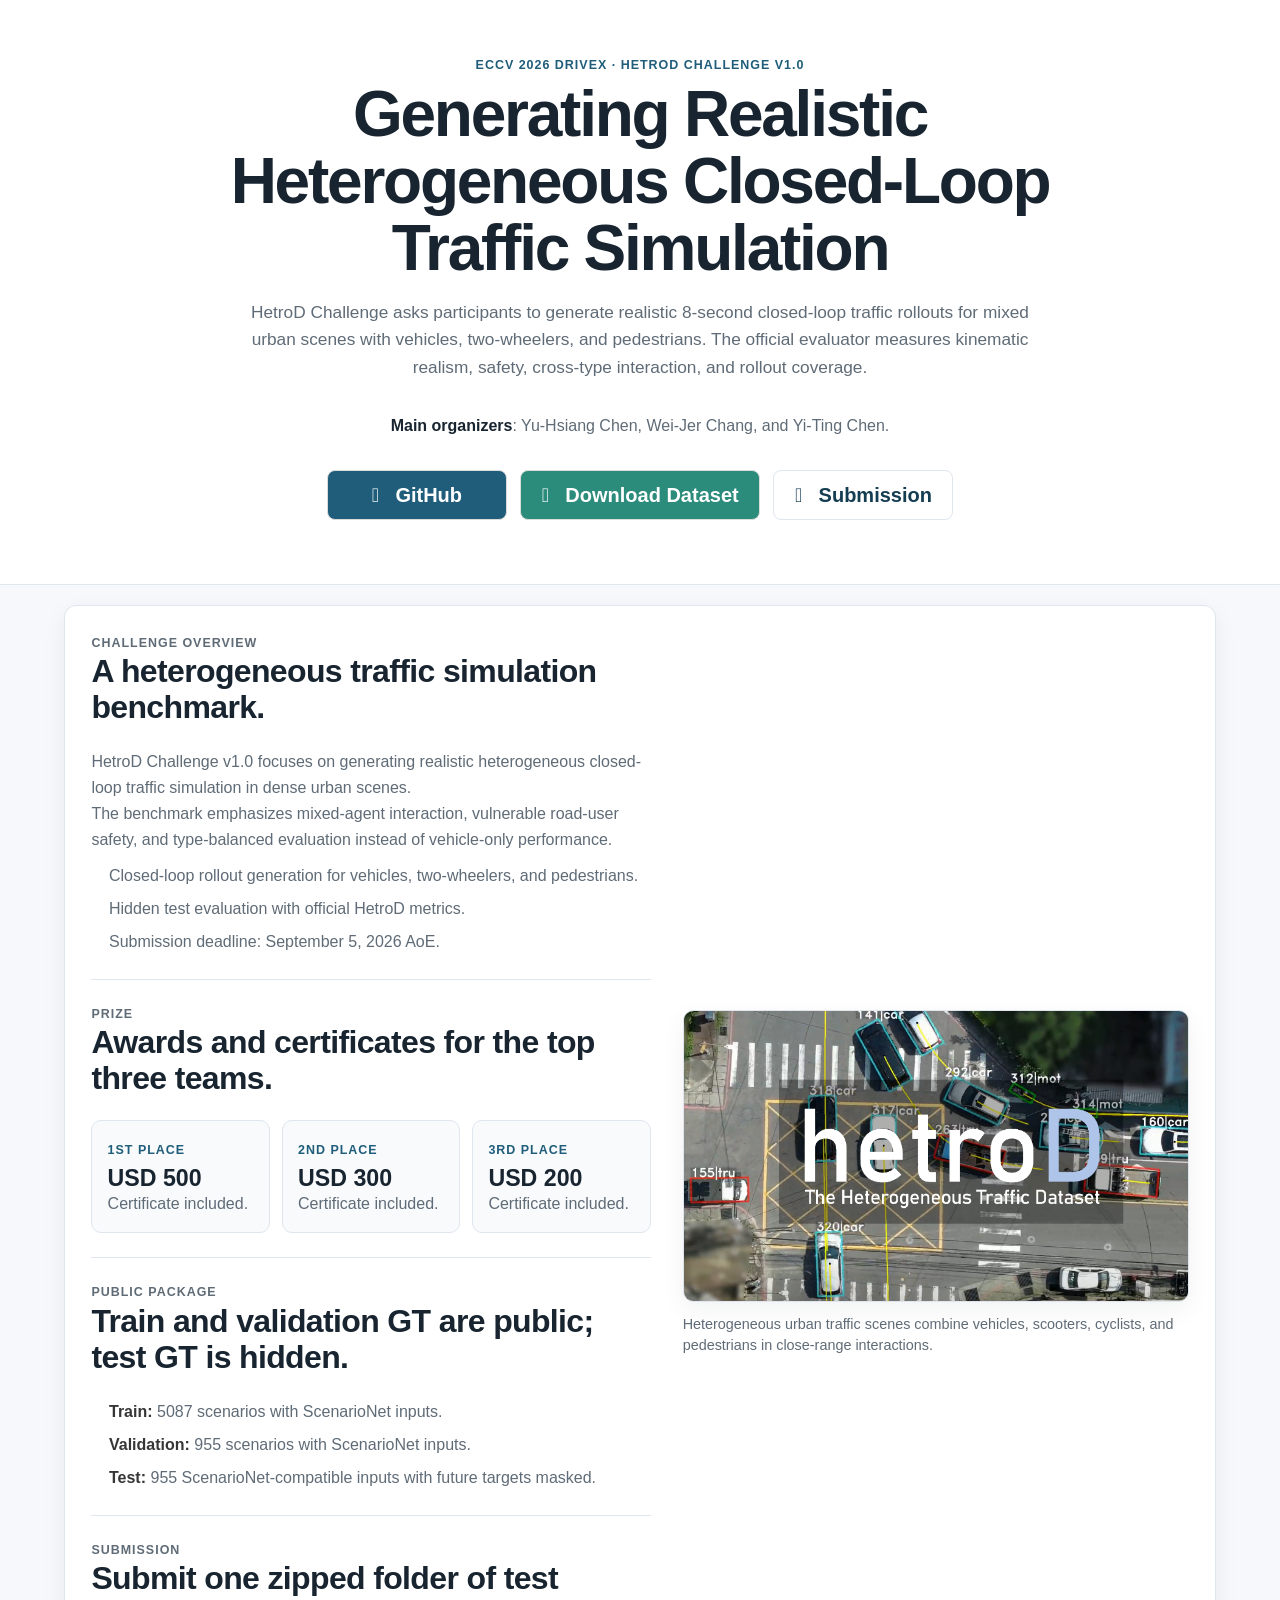
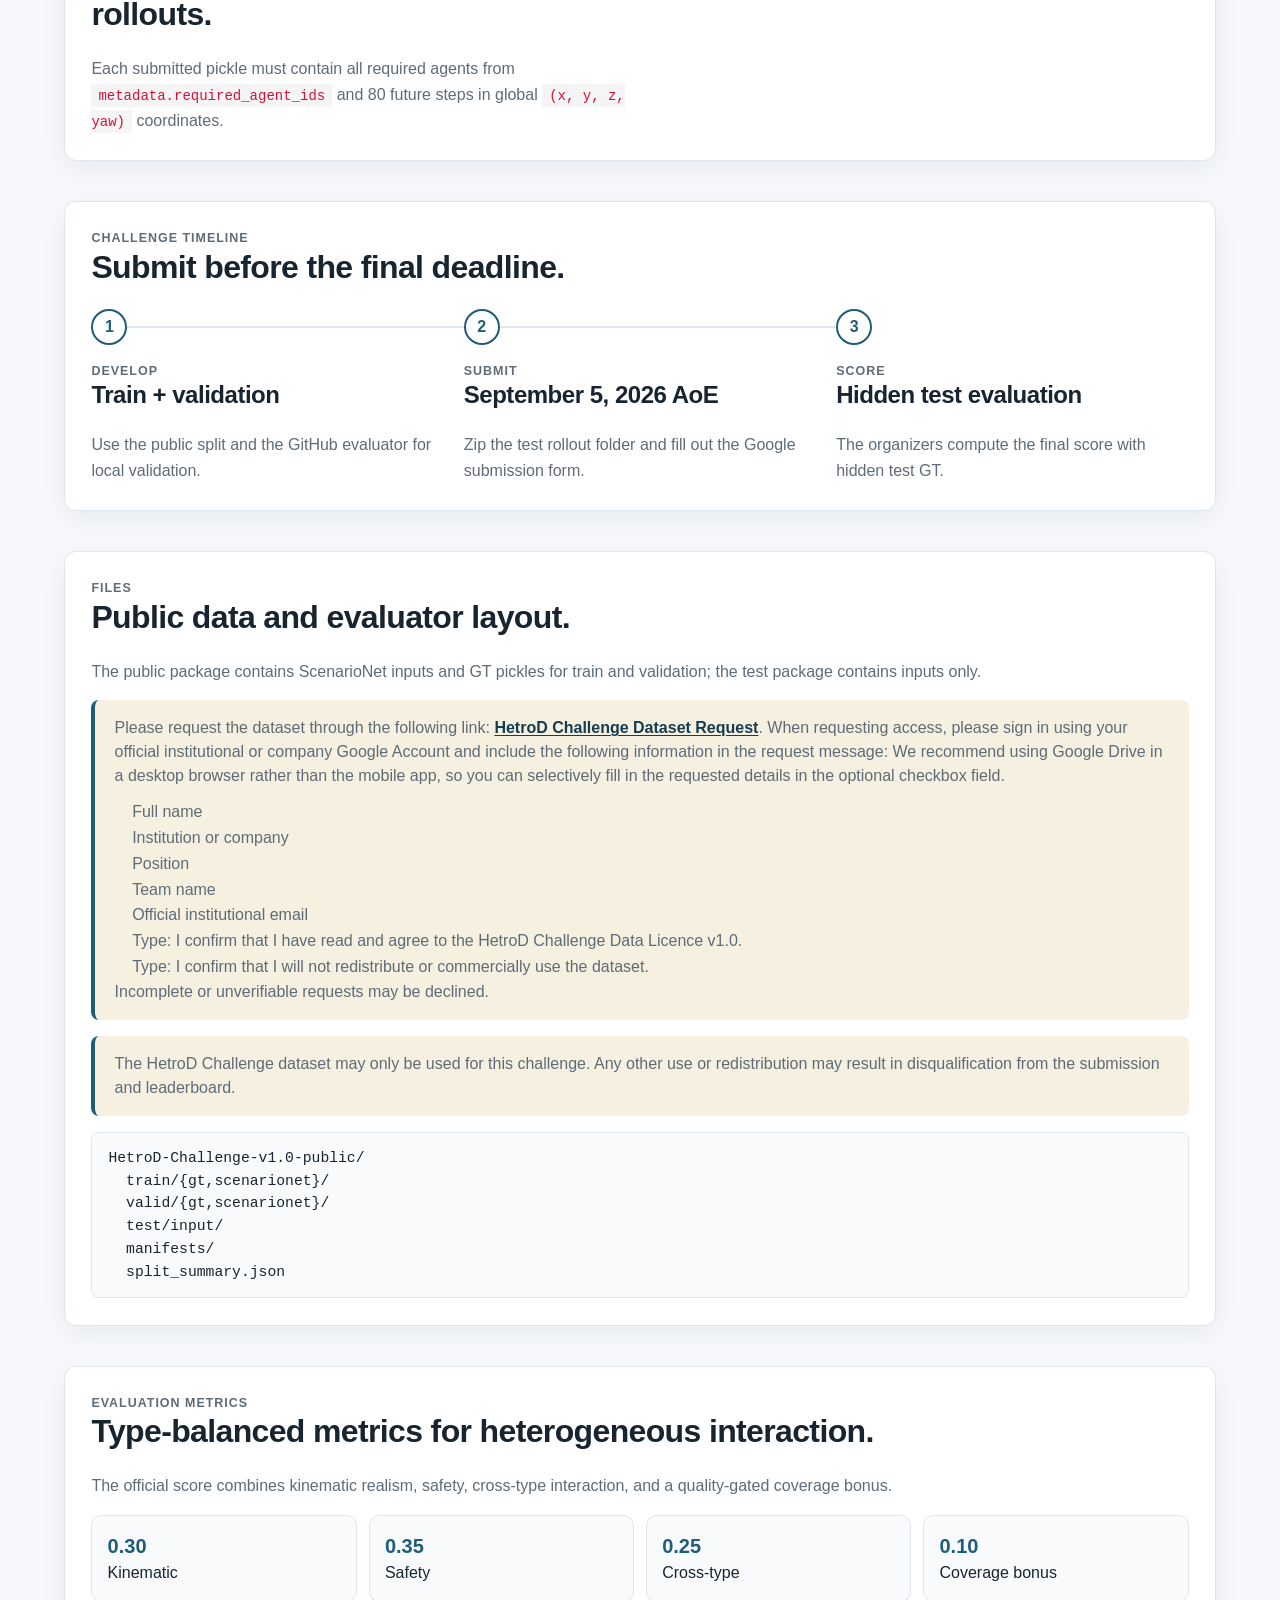
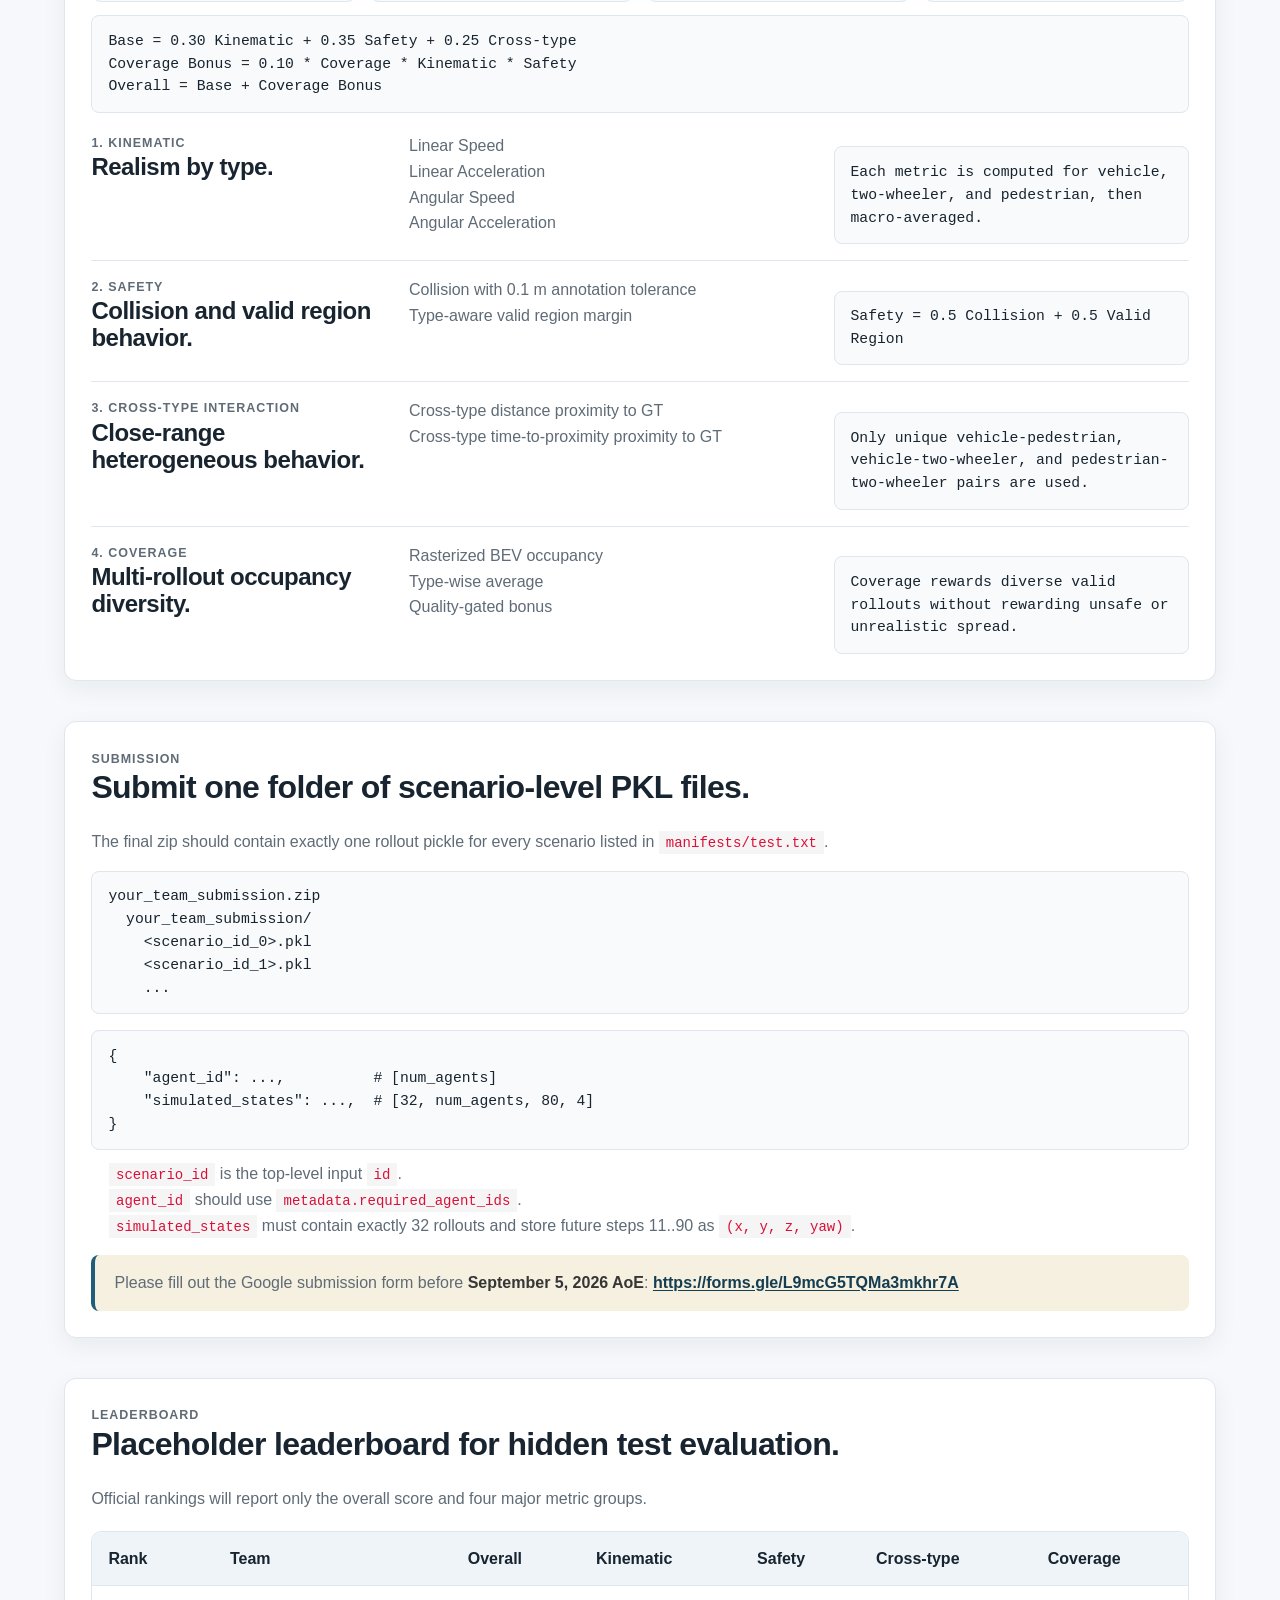
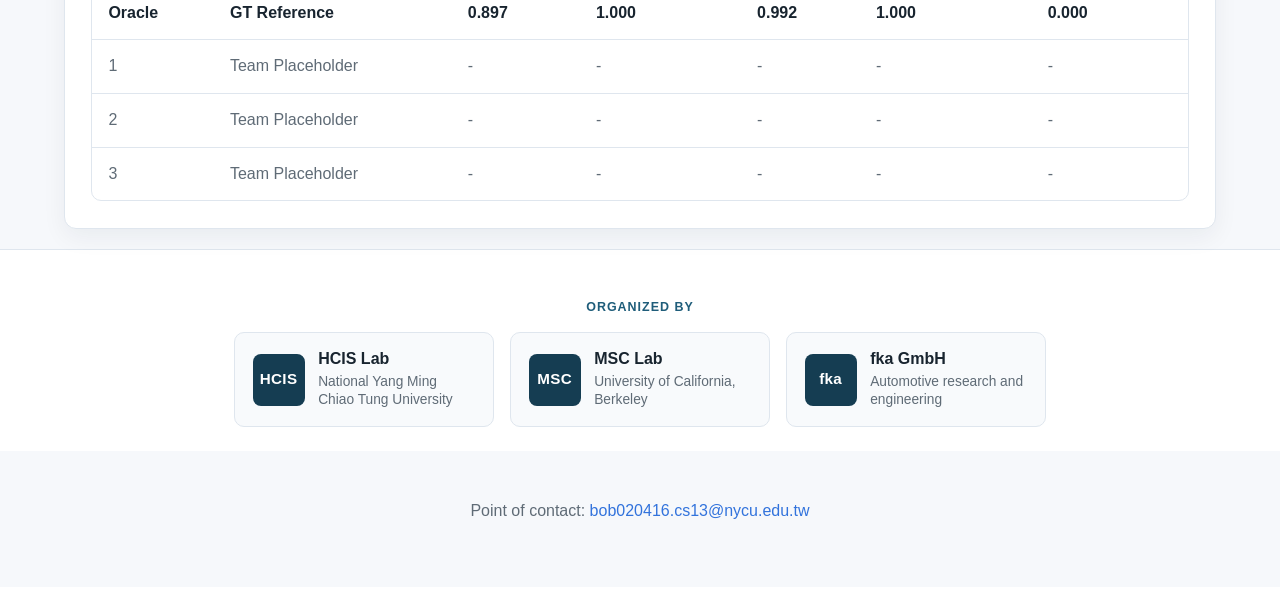
==== challenge.html @ 12b249bb "Clarify dataset request instructions" ====
<!DOCTYPE html>
<html lang="en">
<head>
  <meta charset="utf-8">
  <meta name="viewport" content="width=device-width, initial-scale=1">
  <meta name="description" content="HetroD Challenge v1.0 evaluation page.">
  <title>HetroD Challenge v1.0 Evaluation</title>

  <link rel="stylesheet" href="static/css/bulma.min.css">
  <link rel="stylesheet" href="static/css/fontawesome.all.min.css">
  <link rel="stylesheet" href="static/css/index.css">

  <style>
    :root {
      --ink: #18242f;
      --muted: #5f6b76;
      --panel: #ffffff;
      --page: #f6f8fb;
      --line: #dfe6ee;
      --primary: #1f5d7a;
      --primary-dark: #153d52;
      --accent: #2c8c7c;
      --warning: #f5f0df;
      --shadow: 0 8px 24px rgba(24, 36, 47, 0.06);
    }

    html {
      scroll-behavior: smooth;
    }

    body {
      color: var(--ink);
      background: var(--page);
      font-family: "Helvetica Neue", Helvetica, Arial, sans-serif;
    }

    .challenge-nav {
      padding: 1rem 0;
      background: #fff;
      border-bottom: 1px solid var(--line);
    }

    .challenge-nav a {
      color: var(--primary-dark);
      font-weight: 700;
    }

    .challenge-hero {
      padding: 3.5rem 1.5rem 2rem;
      background: #fff;
      border-bottom: 1px solid var(--line);
    }

    .eyebrow,
    .section-kicker,
    .metric-label,
    .small-label {
      color: var(--primary);
      font-size: 0.78rem;
      font-weight: 800;
      letter-spacing: 0.08em;
      text-transform: uppercase;
    }

    .hero-title {
      max-width: 920px;
      margin: 0.4rem auto 1rem;
      color: var(--ink);
      font-size: clamp(2.25rem, 5vw, 4rem);
      line-height: 1.05;
      letter-spacing: -0.035em;
      font-weight: 800;
    }

    .hero-subtitle {
      max-width: 820px;
      margin: 0 auto 2rem;
      color: var(--muted);
      font-size: 1.08rem;
      line-height: 1.6;
    }

    .organizer-block {
      max-width: 860px;
      margin: 0 auto 2rem;
      color: var(--muted);
    }

    .organizer-line {
      margin-bottom: 0.75rem;
      font-size: 1rem;
      line-height: 1.55;
    }

    .organizer-line strong {
      color: var(--ink);
      font-weight: 800;
    }

    .action-row {
      display: flex;
      flex-wrap: wrap;
      gap: 0.85rem;
      justify-content: center;
      margin-bottom: 2rem;
    }

    .challenge-button {
      min-width: 180px;
      border-radius: 8px;
      box-shadow: none;
      font-weight: 700;
      transition: transform 160ms ease, box-shadow 160ms ease;
    }

    .challenge-button:hover {
      transform: translateY(-1px);
      box-shadow: var(--shadow);
    }

    .button-primary {
      background: var(--primary);
      color: #fff;
    }

    .button-primary:hover {
      color: #fff;
    }

    .button-warm {
      background: var(--accent);
      color: #fff;
    }

    .button-warm:hover {
      color: #fff;
    }

    .button-soft {
      background: #fff;
      border: 1px solid var(--line);
      color: var(--primary-dark);
    }

    .content-card {
      border: 1px solid var(--line);
      border-radius: 12px;
      background: var(--panel);
      box-shadow: var(--shadow);
    }

    .section-wrap {
      padding: 1.25rem 1.5rem;
    }

    .content-card {
      height: 100%;
      padding: 1.65rem;
    }

    .content-card p,
    .content-card li {
      color: var(--muted);
      line-height: 1.62;
    }

    .content-card h2,
    .content-card h3 {
      color: var(--ink);
      letter-spacing: -0.02em;
    }

    .challenge-brief {
      display: grid;
      grid-template-columns: minmax(0, 1.05fr) minmax(320px, 0.95fr);
      gap: 2rem;
      align-items: center;
    }

    .brief-group + .brief-group {
      margin-top: 1.5rem;
      padding-top: 1.5rem;
      border-top: 1px solid var(--line);
    }

    .brief-list {
      display: grid;
      gap: 0.45rem;
    }

    .prize-list {
      display: grid;
      grid-template-columns: repeat(3, minmax(0, 1fr));
      gap: 0.75rem;
      margin-top: 1rem;
    }

    .prize-item {
      border: 1px solid var(--line);
      border-radius: 10px;
      background: #f8fafc;
      padding: 0.95rem;
    }

    .prize-rank {
      color: var(--primary);
      font-size: 0.78rem;
      font-weight: 800;
      letter-spacing: 0.08em;
      text-transform: uppercase;
    }

    .prize-amount {
      display: block;
      margin-top: 0.25rem;
      color: var(--ink);
      font-size: 1.45rem;
      font-weight: 800;
      line-height: 1.15;
    }

    .teaser-figure {
      margin: 0;
    }

    .teaser-figure img {
      display: block;
      width: 100%;
      border: 1px solid var(--line);
      border-radius: 10px;
      box-shadow: var(--shadow);
    }

    .teaser-figure figcaption {
      margin-top: 0.75rem;
      color: var(--muted);
      font-size: 0.9rem;
      line-height: 1.45;
    }

    .timeline-block {
      position: relative;
      display: grid;
      grid-template-columns: repeat(3, minmax(0, 1fr));
      gap: 1.25rem;
      margin-top: 1.25rem;
      z-index: 0;
    }

    .timeline-step {
      position: relative;
    }

    .timeline-step:not(:last-child):after {
      content: "";
      position: absolute;
      top: 1.125rem;
      left: 2.25rem;
      right: -1.25rem;
      height: 2px;
      background: var(--line);
      transform: translateY(-50%);
      z-index: 0;
    }

    .timeline-step > * {
      position: relative;
      z-index: 1;
    }

    .timeline-marker {
      display: grid;
      width: 2.25rem;
      height: 2.25rem;
      margin-bottom: 1rem;
      place-items: center;
      border: 2px solid var(--primary);
      border-radius: 50%;
      background: var(--panel);
      color: var(--primary);
      font-weight: 800;
      line-height: 1;
    }

    .content-card ul {
      margin-left: 1.1rem;
      margin-top: 0.65rem;
    }

    .formula {
      margin-top: 0.85rem;
      padding: 0.85rem 1rem;
      border: 1px solid var(--line);
      border-radius: 8px;
      background: #f8fafc;
      color: var(--ink);
      font-family: "Courier New", monospace;
      font-size: 0.92rem;
      line-height: 1.55;
      white-space: pre-wrap;
    }

    .code-block {
      overflow-x: auto;
      margin: 1rem 0 0;
    }

    .score-strip {
      display: grid;
      grid-template-columns: repeat(4, minmax(0, 1fr));
      gap: 0.75rem;
      margin-top: 1rem;
    }

    .score-pill {
      border: 1px solid var(--line);
      border-radius: 10px;
      background: #f8fafc;
      padding: 0.95rem;
    }

    .score-pill strong {
      display: block;
      color: var(--primary);
      font-size: 1.25rem;
    }

    .metric-summary {
      display: grid;
      gap: 1rem;
      margin-top: 1.25rem;
    }

    .metric-row {
      display: grid;
      grid-template-columns: minmax(180px, 0.8fr) minmax(0, 1.2fr) minmax(260px, 1fr);
      gap: 1rem;
      align-items: start;
      padding-top: 1rem;
      border-top: 1px solid var(--line);
    }

    .metric-row:first-child {
      padding-top: 0;
      border-top: 0;
    }

    .metric-row h3 {
      margin-bottom: 0.35rem;
    }

    .metric-row ul {
      margin-top: 0;
    }

    .leaderboard-preview {
      margin-top: 1.25rem;
      overflow-x: auto;
      border: 1px solid var(--line);
      border-radius: 10px;
      background: #fff;
    }

    .leaderboard-preview table {
      width: 100%;
      min-width: 760px;
      border-collapse: collapse;
    }

    .leaderboard-preview th,
    .leaderboard-preview td {
      padding: 0.9rem 1rem;
      border-bottom: 1px solid var(--line);
      color: var(--muted);
      text-align: left;
      white-space: nowrap;
    }

    .leaderboard-preview th {
      background: #eef4f8;
      color: var(--ink);
      font-weight: 800;
    }

    .leaderboard-preview tr:last-child td {
      border-bottom: 0;
    }

    .leaderboard-preview .oracle-row td {
      color: var(--ink);
      font-weight: 700;
    }

    .status-note {
      border-left: 4px solid var(--primary);
      border-radius: 8px;
      background: var(--warning);
      padding: 1rem 1.2rem;
      color: var(--muted);
    }

    .status-note a {
      color: var(--primary-dark);
      font-weight: 800;
      text-decoration: underline;
      text-underline-offset: 0.15em;
    }

    .footer-note {
      padding: 3rem 1.5rem 4rem;
      color: var(--muted);
      text-align: center;
    }

    .organizer-footer {
      padding: 3rem 1.5rem 1.5rem;
      background: #fff;
      border-top: 1px solid var(--line);
      text-align: center;
    }

    .organizer-footer-title {
      margin-bottom: 1rem;
      color: var(--primary);
      font-size: 0.78rem;
      font-weight: 800;
      letter-spacing: 0.08em;
      text-transform: uppercase;
    }

    .organizer-logo-row {
      display: flex;
      flex-wrap: wrap;
      gap: 1rem;
      justify-content: center;
      align-items: stretch;
    }

    .organizer-logo-link {
      display: flex;
      min-width: 210px;
      max-width: 260px;
      flex: 1 1 210px;
      align-items: center;
      gap: 0.85rem;
      padding: 1rem 1.1rem;
      border: 1px solid var(--line);
      border-radius: 10px;
      background: #f8fafc;
      color: var(--ink);
      text-align: left;
      transition: transform 160ms ease, box-shadow 160ms ease, border-color 160ms ease;
    }

    .organizer-logo-link:hover {
      border-color: rgba(31, 93, 122, 0.35);
      box-shadow: var(--shadow);
      color: var(--ink);
      transform: translateY(-1px);
    }

    .organizer-logo-mark {
      display: grid;
      width: 3.25rem;
      height: 3.25rem;
      flex: 0 0 3.25rem;
      place-items: center;
      border-radius: 8px;
      background: var(--primary-dark);
      color: #fff;
      font-size: 0.95rem;
      font-weight: 800;
      letter-spacing: 0.02em;
    }

    .organizer-logo-text strong {
      display: block;
      color: var(--ink);
      font-size: 1rem;
      line-height: 1.25;
    }

    .organizer-logo-text span {
      display: block;
      margin-top: 0.2rem;
      color: var(--muted);
      font-size: 0.86rem;
      line-height: 1.35;
    }

    @media screen and (max-width: 900px) {
      .score-strip {
        grid-template-columns: 1fr;
      }

      .prize-list {
        grid-template-columns: 1fr;
      }

      .challenge-brief {
        grid-template-columns: 1fr;
      }

      .timeline-block {
        grid-template-columns: 1fr;
      }

      .timeline-step {
        display: grid;
        grid-template-columns: 3.25rem minmax(0, 1fr);
        gap: 0.75rem;
      }

      .timeline-step:not(:last-child):after {
        top: 2.25rem;
        bottom: -1.25rem;
        left: 1.125rem;
        right: auto;
        width: 2px;
        height: auto;
        transform: translateX(-50%);
      }

      .timeline-marker {
        margin-bottom: 0;
      }

      .metric-row {
        grid-template-columns: 1fr;
      }

      .challenge-hero {
        padding-top: 3rem;
      }

    }
  </style>
</head>
<body>
  <header class="challenge-hero has-text-centered">
    <div class="container is-max-widescreen">
      <p class="eyebrow">ECCV 2026 DriveX · HetroD Challenge v1.0</p>
      <h1 class="hero-title">Generating Realistic Heterogeneous Closed-Loop Traffic Simulation</h1>
      <p class="hero-subtitle">
        HetroD Challenge asks participants to generate realistic 8-second closed-loop traffic rollouts for mixed urban scenes with vehicles, two-wheelers, and pedestrians. The official evaluator measures kinematic realism, safety, cross-type interaction, and rollout coverage.
      </p>

      <div class="organizer-block">
        <p class="organizer-line">
          <strong>Main organizers</strong>: Yu-Hsiang Chen, Wei-Jer Chang, and Yi-Ting Chen.
        </p>
      </div>

      <div class="action-row">
        <a href="https://github.com/bob020416/HetroD-Challenge-v1.0-Evaluation" target="_blank" rel="noopener" class="button challenge-button button-primary is-medium">
          <span class="icon"><i class="fab fa-github"></i></span>
          <span>GitHub</span>
        </a>
        <a href="#dataset" class="button challenge-button button-warm is-medium">
          <span class="icon"><i class="fas fa-download"></i></span>
          <span>Download Dataset</span>
        </a>
        <a href="https://forms.gle/L9mcG5TQMa3mkhr7A" target="_blank" rel="noopener" class="button challenge-button button-soft is-medium">
          <span class="icon"><i class="fas fa-upload"></i></span>
          <span>Submission</span>
        </a>
      </div>
    </div>
  </header>

  <main>
    <section id="task" class="section-wrap">
      <div class="container is-max-widescreen">
        <div class="content-card">
          <div class="challenge-brief">
            <div>
              <div class="brief-group">
                <p class="section-kicker">Challenge Overview</p>
                <h2 class="title is-3">A heterogeneous traffic simulation benchmark.</h2>
                <p>
                  HetroD Challenge v1.0 focuses on generating realistic heterogeneous closed-loop traffic simulation in dense urban scenes.
                </p>
                <p>
                  The benchmark emphasizes mixed-agent interaction, vulnerable road-user safety, and type-balanced evaluation instead of vehicle-only performance.
                </p>
                <ul class="brief-list">
                  <li>Closed-loop rollout generation for vehicles, two-wheelers, and pedestrians.</li>
                  <li>Hidden test evaluation with official HetroD metrics.</li>
                  <li>Submission deadline: September 5, 2026 AoE.</li>
                </ul>
              </div>

              <div class="brief-group">
                <p class="section-kicker">Prize</p>
                <h2 class="title is-3">Awards and certificates for the top three teams.</h2>
                <div class="prize-list" aria-label="Challenge prize awards">
                  <div class="prize-item">
                    <span class="prize-rank">1st Place</span>
                    <strong class="prize-amount">USD 500</strong>
                    <p>Certificate included.</p>
                  </div>
                  <div class="prize-item">
                    <span class="prize-rank">2nd Place</span>
                    <strong class="prize-amount">USD 300</strong>
                    <p>Certificate included.</p>
                  </div>
                  <div class="prize-item">
                    <span class="prize-rank">3rd Place</span>
                    <strong class="prize-amount">USD 200</strong>
                    <p>Certificate included.</p>
                  </div>
                </div>
              </div>

              <div class="brief-group">
                <p class="section-kicker">Public Package</p>
                <h2 class="title is-3">Train and validation GT are public; test GT is hidden.</h2>
                <ul class="brief-list">
                  <li><strong>Train:</strong> 5087 scenarios with ScenarioNet inputs.</li>
                  <li><strong>Validation:</strong> 955 scenarios with ScenarioNet inputs.</li>
                  <li><strong>Test:</strong> 955 ScenarioNet-compatible inputs with future targets masked.</li>
                </ul>
              </div>

              <div class="brief-group">
                <p class="section-kicker">Submission</p>
                <h2 class="title is-3">Submit one zipped folder of test rollouts.</h2>
                <p>
                  Each submitted pickle must contain all required agents from <code>metadata.required_agent_ids</code> and 80 future steps in global <code>(x, y, z, yaw)</code> coordinates.
                </p>
              </div>
            </div>

            <figure class="teaser-figure">
              <img src="static/images/Screenshot 2026-05-13 at 9.46.30 AM.png" alt="HetroD Challenge teaser showing heterogeneous traffic participants in an urban scene.">
              <figcaption>Heterogeneous urban traffic scenes combine vehicles, scooters, cyclists, and pedestrians in close-range interactions.</figcaption>
            </figure>
          </div>
        </div>
      </div>
    </section>

    <section id="timeline" class="section-wrap">
      <div class="container is-max-widescreen">
        <div class="content-card">
          <p class="section-kicker">Challenge Timeline</p>
          <h2 class="title is-3">Submit before the final deadline.</h2>
          <div class="timeline-block">
            <div class="timeline-step">
              <div class="timeline-marker">1</div>
              <div>
                <p class="small-label">Develop</p>
                <h2 class="title is-4">Train + validation</h2>
                <p>Use the public split and the GitHub evaluator for local validation.</p>
              </div>
            </div>
            <div class="timeline-step">
              <div class="timeline-marker">2</div>
              <div>
                <p class="small-label">Submit</p>
                <h2 class="title is-4">September 5, 2026 AoE</h2>
                <p>Zip the test rollout folder and fill out the Google submission form.</p>
              </div>
            </div>
            <div class="timeline-step">
              <div class="timeline-marker">3</div>
              <div>
                <p class="small-label">Score</p>
                <h2 class="title is-4">Hidden test evaluation</h2>
                <p>The organizers compute the final score with hidden test GT.</p>
              </div>
            </div>
          </div>
        </div>
      </div>
    </section>

    <section id="dataset" class="section-wrap">
      <div class="container is-max-widescreen">
        <div class="content-card">
          <p class="section-kicker">Files</p>
          <h2 class="title is-3">Public data and evaluator layout.</h2>
          <p>
            The public package contains ScenarioNet inputs and GT pickles for train and validation; the test package contains inputs only.
          </p>
          <div class="status-note mt-4">
            Please request the dataset through the following link:
            <a href="https://drive.google.com/file/d/1FvyIpt0I-GVdYoKR24Yus_NJz9Gi4J3v/view?usp=sharing" target="_blank" rel="noopener">HetroD Challenge Dataset Request</a>.
            When requesting access, please sign in using your official institutional or company Google Account and include the following information in the request message:
            We recommend using Google Drive in a desktop browser rather than the mobile app, so you can selectively fill in the requested details in the optional checkbox field.
            <ul>
              <li>Full name</li>
              <li>Institution or company</li>
              <li>Position</li>
              <li>Team name</li>
              <li>Official institutional email</li>
              <li>Type: I confirm that I have read and agree to the HetroD Challenge Data Licence v1.0.</li>
              <li>Type: I confirm that I will not redistribute or commercially use the dataset.</li>
            </ul>
            Incomplete or unverifiable requests may be declined.
          </div>
          <div class="status-note mt-4">
            The HetroD Challenge dataset may only be used for this challenge. Any other use or redistribution may result in disqualification from the submission and leaderboard.
          </div>
          <pre class="formula code-block"><code>HetroD-Challenge-v1.0-public/
  train/{gt,scenarionet}/
  valid/{gt,scenarionet}/
  test/input/
  manifests/
  split_summary.json</code></pre>
        </div>
      </div>
    </section>

    <section id="metrics" class="section-wrap">
      <div class="container is-max-widescreen">
        <div class="content-card">
          <p class="section-kicker">Evaluation Metrics</p>
          <h2 class="title is-3">Type-balanced metrics for heterogeneous interaction.</h2>
          <p>
            The official score combines kinematic realism, safety, cross-type interaction, and a quality-gated coverage bonus.
          </p>
          <div class="score-strip">
            <div class="score-pill">
              <strong>0.30</strong>
              Kinematic
            </div>
            <div class="score-pill">
              <strong>0.35</strong>
              Safety
            </div>
            <div class="score-pill">
              <strong>0.25</strong>
              Cross-type
            </div>
            <div class="score-pill">
              <strong>0.10</strong>
              Coverage bonus
            </div>
          </div>
          <div class="formula">Base = 0.30 Kinematic + 0.35 Safety + 0.25 Cross-type
Coverage Bonus = 0.10 * Coverage * Kinematic * Safety
Overall = Base + Coverage Bonus</div>

          <div class="metric-summary">
            <div class="metric-row">
              <div>
                <p class="metric-label">1. Kinematic</p>
                <h3 class="title is-4">Realism by type.</h3>
              </div>
              <ul>
                <li>Linear Speed</li>
                <li>Linear Acceleration</li>
                <li>Angular Speed</li>
                <li>Angular Acceleration</li>
              </ul>
              <div class="formula">Each metric is computed for vehicle, two-wheeler, and pedestrian, then macro-averaged.</div>
            </div>

            <div class="metric-row">
              <div>
                <p class="metric-label">2. Safety</p>
                <h3 class="title is-4">Collision and valid region behavior.</h3>
              </div>
              <ul>
                <li>Collision with 0.1 m annotation tolerance</li>
                <li>Type-aware valid region margin</li>
              </ul>
              <div class="formula">Safety = 0.5 Collision + 0.5 Valid Region</div>
            </div>

            <div class="metric-row">
              <div>
                <p class="metric-label">3. Cross-type Interaction</p>
                <h3 class="title is-4">Close-range heterogeneous behavior.</h3>
              </div>
              <ul>
                <li>Cross-type distance proximity to GT</li>
                <li>Cross-type time-to-proximity proximity to GT</li>
              </ul>
              <div class="formula">Only unique vehicle-pedestrian, vehicle-two-wheeler, and pedestrian-two-wheeler pairs are used.</div>
            </div>

            <div class="metric-row">
              <div>
                <p class="metric-label">4. Coverage</p>
                <h3 class="title is-4">Multi-rollout occupancy diversity.</h3>
              </div>
              <ul>
                <li>Rasterized BEV occupancy</li>
                <li>Type-wise average</li>
                <li>Quality-gated bonus</li>
              </ul>
              <div class="formula">Coverage rewards diverse valid rollouts without rewarding unsafe or unrealistic spread.</div>
            </div>
          </div>
        </div>
      </div>
    </section>

    <section id="submission" class="section-wrap">
      <div class="container is-max-widescreen">
        <div class="content-card">
          <p class="section-kicker">Submission</p>
          <h2 class="title is-3">Submit one folder of scenario-level PKL files.</h2>
          <p>
            The final zip should contain exactly one rollout pickle for every scenario listed in <code>manifests/test.txt</code>.
          </p>
          <pre class="formula code-block"><code>your_team_submission.zip
  your_team_submission/
    &lt;scenario_id_0&gt;.pkl
    &lt;scenario_id_1&gt;.pkl
    ...</code></pre>
          <pre class="formula code-block"><code>{
    "agent_id": ...,          # [num_agents]
    "simulated_states": ...,  # [32, num_agents, 80, 4]
}</code></pre>
          <ul>
            <li><code>scenario_id</code> is the top-level input <code>id</code>.</li>
            <li><code>agent_id</code> should use <code>metadata.required_agent_ids</code>.</li>
            <li><code>simulated_states</code> must contain exactly 32 rollouts and store future steps 11..90 as <code>(x, y, z, yaw)</code>.</li>
          </ul>
          <div class="status-note mt-4">
            Please fill out the Google submission form before <strong>September 5, 2026 AoE</strong>:
            <a href="https://forms.gle/L9mcG5TQMa3mkhr7A" target="_blank" rel="noopener">https://forms.gle/L9mcG5TQMa3mkhr7A</a>
          </div>
        </div>
      </div>
    </section>

    <section id="leaderboard" class="section-wrap">
      <div class="container is-max-widescreen">
        <div class="content-card">
          <p class="section-kicker">Leaderboard</p>
          <h2 class="title is-3">Placeholder leaderboard for hidden test evaluation.</h2>
          <p>
            Official rankings will report only the overall score and four major metric groups.
          </p>
          <div class="leaderboard-preview">
            <table>
              <thead>
                <tr>
                  <th>Rank</th>
                  <th>Team</th>
                  <th>Overall</th>
                  <th>Kinematic</th>
                  <th>Safety</th>
                  <th>Cross-type</th>
                  <th>Coverage</th>
                </tr>
              </thead>
              <tbody>
                <tr class="oracle-row">
                  <td>Oracle</td>
                  <td>GT Reference</td>
                  <td>0.897</td>
                  <td>1.000</td>
                  <td>0.992</td>
                  <td>1.000</td>
                  <td>0.000</td>
                </tr>
                <tr>
                  <td>1</td>
                  <td>Team Placeholder</td>
                  <td>-</td>
                  <td>-</td>
                  <td>-</td>
                  <td>-</td>
                  <td>-</td>
                </tr>
                <tr>
                  <td>2</td>
                  <td>Team Placeholder</td>
                  <td>-</td>
                  <td>-</td>
                  <td>-</td>
                  <td>-</td>
                  <td>-</td>
                </tr>
                <tr>
                  <td>3</td>
                  <td>Team Placeholder</td>
                  <td>-</td>
                  <td>-</td>
                  <td>-</td>
                  <td>-</td>
                  <td>-</td>
                </tr>
              </tbody>
            </table>
          </div>
        </div>
      </div>
    </section>
  </main>

  <footer>
    <div class="organizer-footer">
      <div class="container is-max-widescreen">
        <p class="organizer-footer-title">Organized by</p>
        <div class="organizer-logo-row" aria-label="Challenge organizing institutions">
          <a class="organizer-logo-link" href="https://sites.google.com/site/yitingchen0524/hcis-lab" target="_blank" rel="noopener">
            <span class="organizer-logo-mark">HCIS</span>
            <span class="organizer-logo-text">
              <strong>HCIS Lab</strong>
              <span>National Yang Ming Chiao Tung University</span>
            </span>
          </a>
          <a class="organizer-logo-link" href="https://msc.berkeley.edu/" target="_blank" rel="noopener">
            <span class="organizer-logo-mark">MSC</span>
            <span class="organizer-logo-text">
              <strong>MSC Lab</strong>
              <span>University of California, Berkeley</span>
            </span>
          </a>
          <a class="organizer-logo-link" href="https://levelxdata.com/" target="_blank" rel="noopener">
            <span class="organizer-logo-mark">fka</span>
            <span class="organizer-logo-text">
              <strong>fka GmbH</strong>
              <span>Automotive research and engineering</span>
            </span>
          </a>
        </div>
      </div>
    </div>
    <div class="footer-note">
      <p>Point of contact: <a href="mailto:bob020416.cs13@nycu.edu.tw">bob020416.cs13@nycu.edu.tw</a></p>
    </div>
  </footer>
</body>
</html>
---- static/css/index.css ----
body {
  font-family: 'Noto Sans', sans-serif;
}


.footer .icon-link {
    font-size: 25px;
    color: #000;
}

.link-block a {
    margin-top: 5px;
    margin-bottom: 5px;
}

.dnerf {
  font-variant: small-caps;
}


.teaser .hero-body {
  padding-top: 0;
  padding-bottom: 3rem;
}

.teaser {
  font-family: 'Google Sans', sans-serif;
}


.publication-title {
}

.publication-banner {
  max-height: parent;

}

.publication-banner video {
  position: relative;
  left: auto;
  top: auto;
  transform: none;
  object-fit: fit;
}

.publication-header .hero-body {
}

.publication-title {
    font-family: 'Google Sans', sans-serif;
}

.publication-authors {
    font-family: 'Google Sans', sans-serif;
}

.publication-venue {
    color: #555;
    width: fit-content;
    font-weight: bold;
}

.publication-awards {
    color: #ff3860;
    width: fit-content;
    font-weight: bolder;
}

.publication-authors {
}

.publication-authors a {
   color: hsl(204, 86%, 53%) !important;
}

.publication-authors a:hover {
    text-decoration: underline;
}

.author-block {
  display: inline-block;
}

.publication-banner img {
}

.publication-authors {
  /*color: #4286f4;*/
}

.publication-video {
    position: relative;
    width: 100%;
    height: 0;
    padding-bottom: 56.25%;

    overflow: hidden;
    border-radius: 10px !important;
}

.publication-video iframe {
    position: absolute;
    top: 0;
    left: 0;
    width: 100%;
    height: 100%;
}

.publication-body img {
}

.results-carousel {
  overflow: hidden;
}

.results-carousel .item {
  margin: 5px;
  overflow: hidden;
  padding: 20px;
  font-size: 0;
}

.results-carousel video {
  margin: 0;
}

.slider-pagination .slider-page {
  background: #000000;
}

.eql-cntrb { 
  font-size: smaller;
}

<style>
  .authors-wrap { 
    margin-top: 0.75rem; 
    line-height: 1.55;
    font-size: 1.05rem;   /* 作者整體微調小 */
  }

  .authors-wrap .author-line { 
    display: block; 
    margin-bottom: 0.3rem; 
  }

  .authors-wrap .author-line .name { 
    font-weight: 600; 
  }

  .authors-wrap sup { 
    font-size: 0.7em; 
    margin-left: 2px; 
  }

  /* 機構：變大、但還是優雅 */
  .affiliations {
    margin-top: 0.9rem;
    display: flex;
    flex-wrap: wrap;
    gap: 0.6rem 0.9rem;
    justify-content: center;
    font-size: 0.95rem;   /* 機構比作者略小，但不再太小 */
  }

  .affiliations .tag {
    border-radius: 10px;   /* 比圓形 badge 正式 */
    padding: 0.45rem 0.9rem;
    font-weight: 600;
  }
</style>
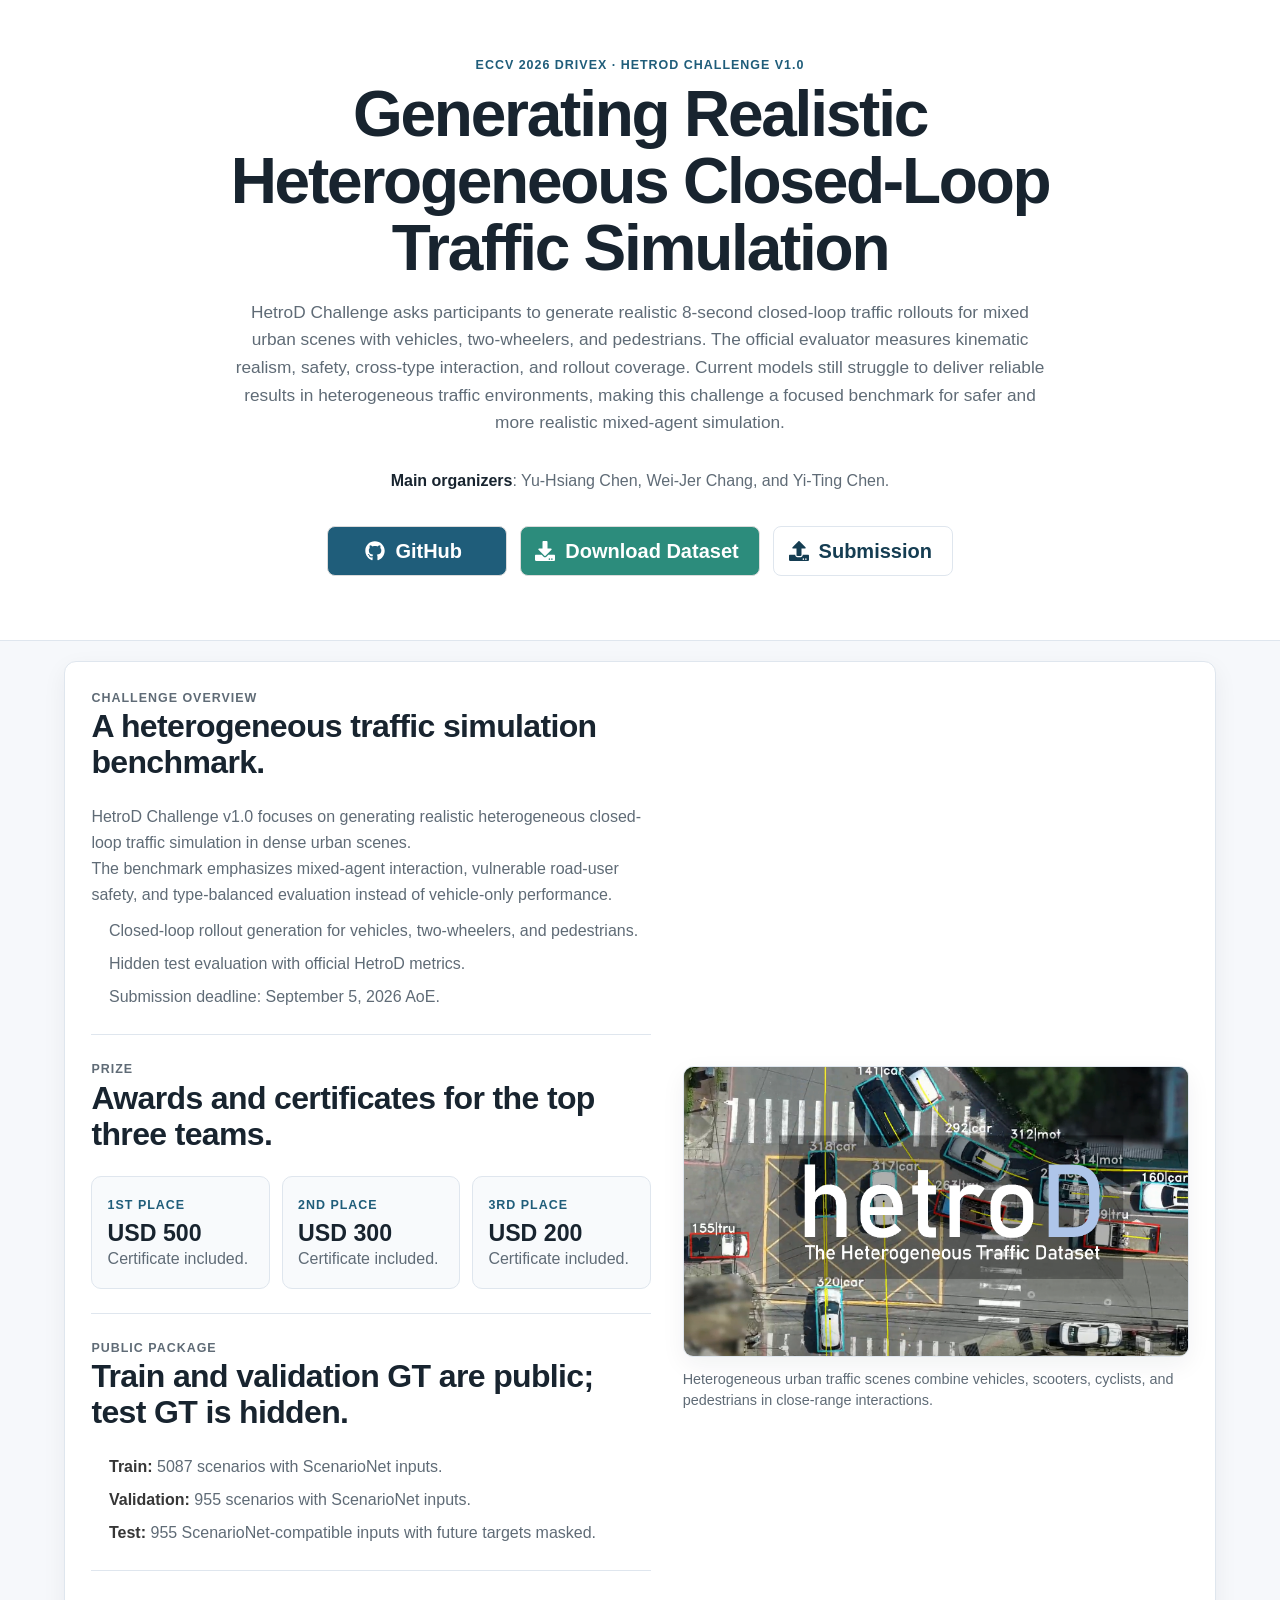
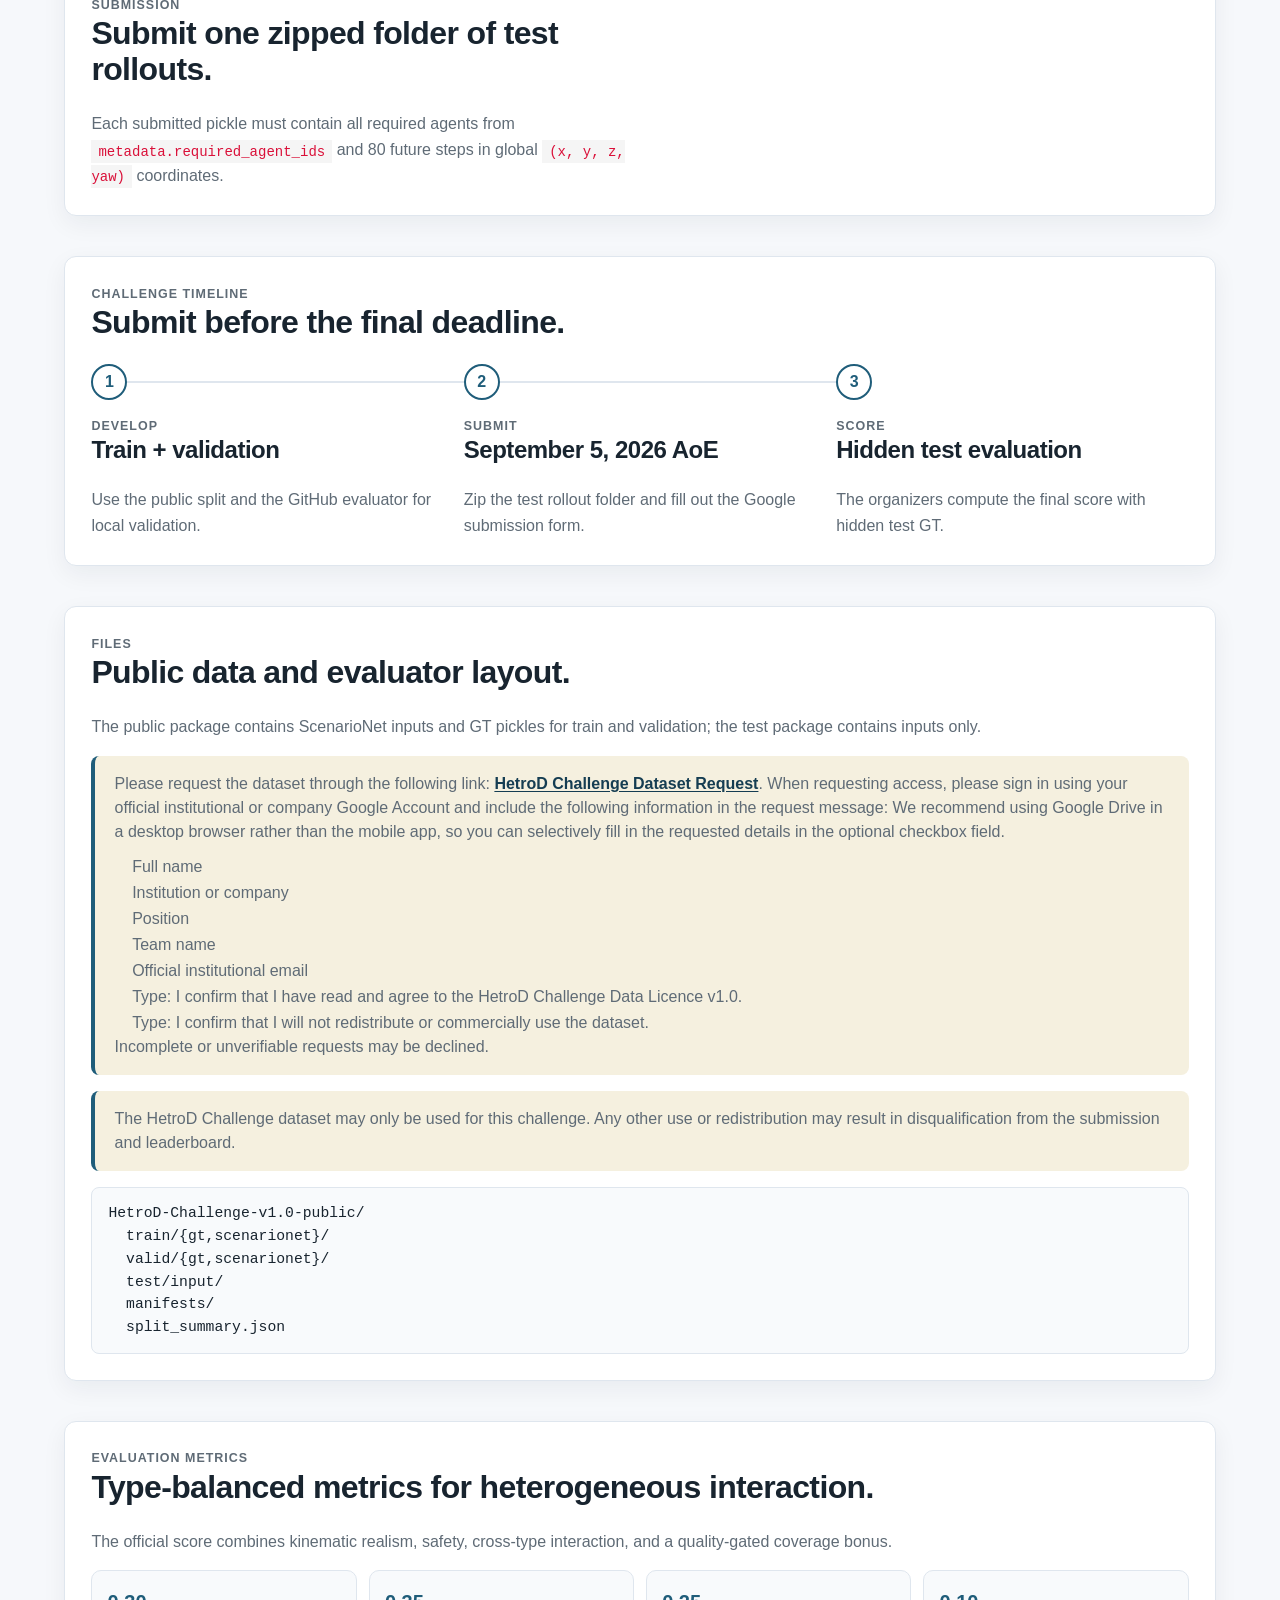
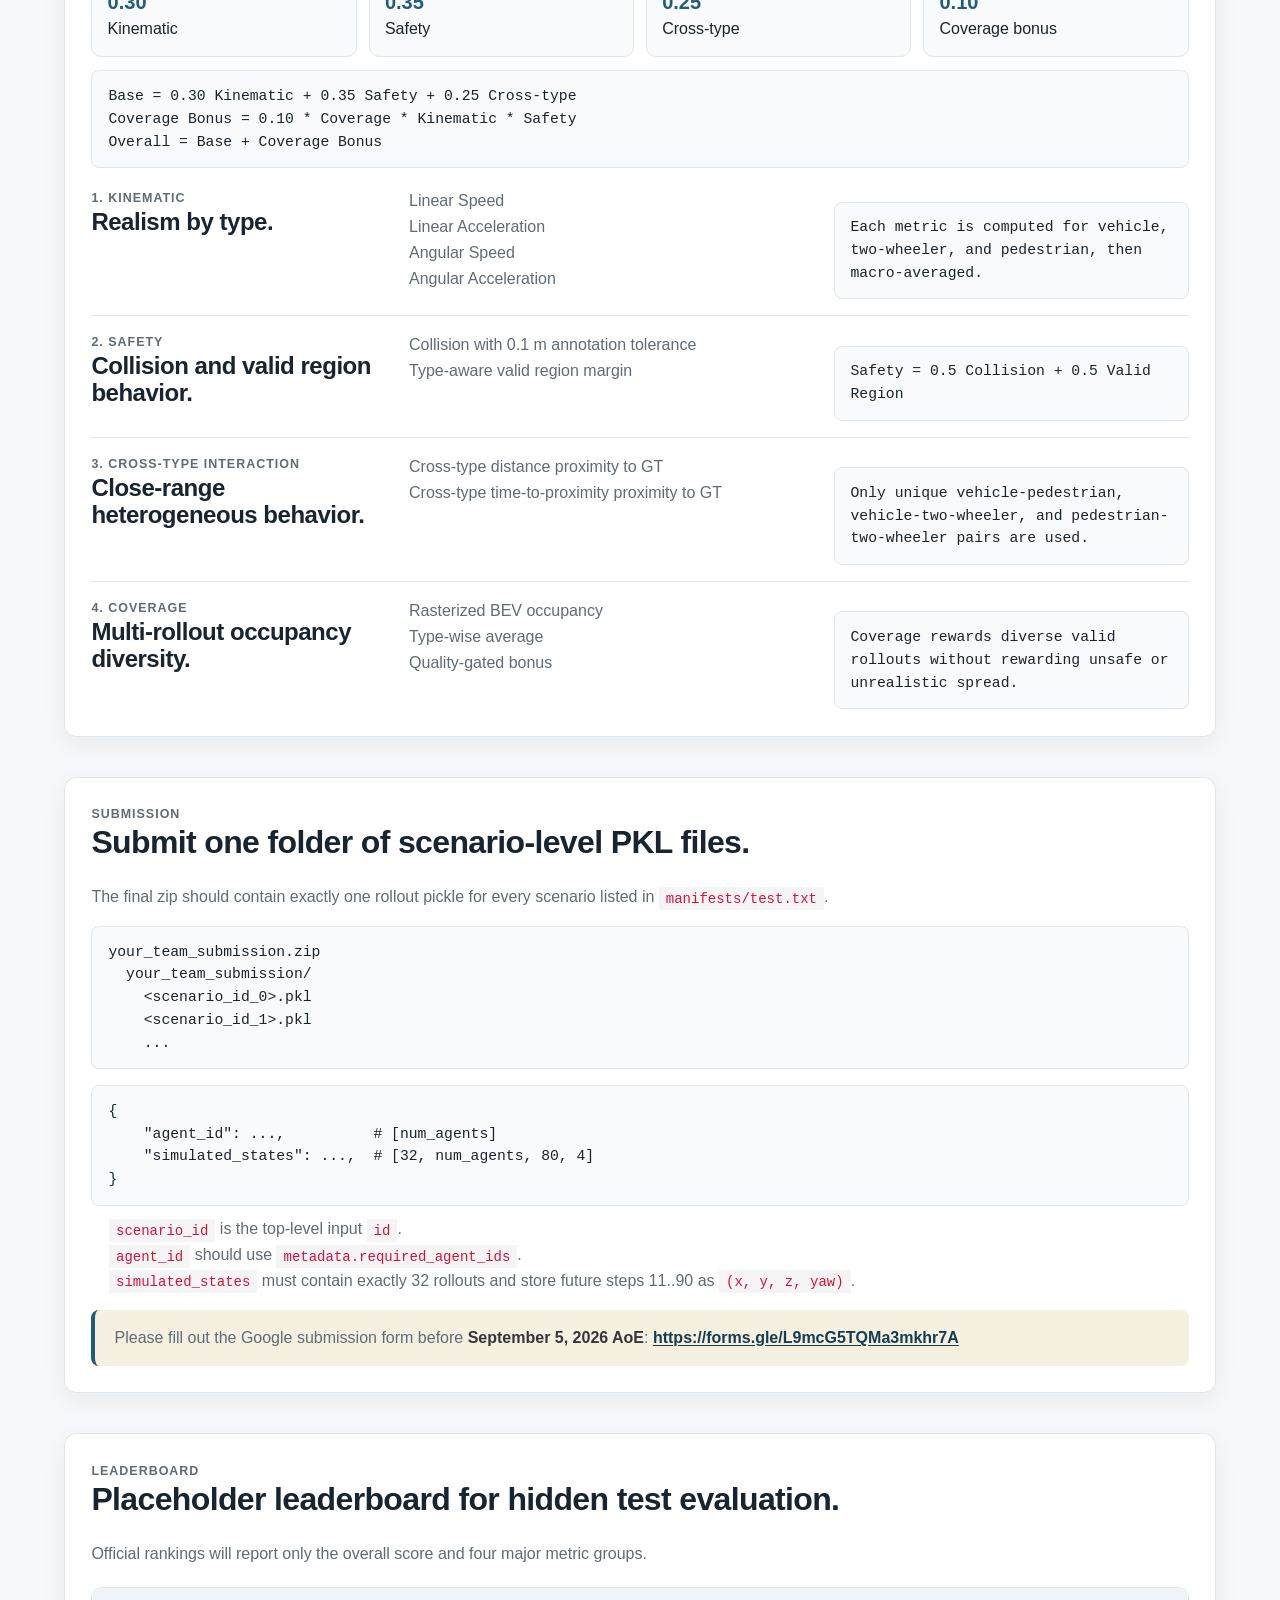
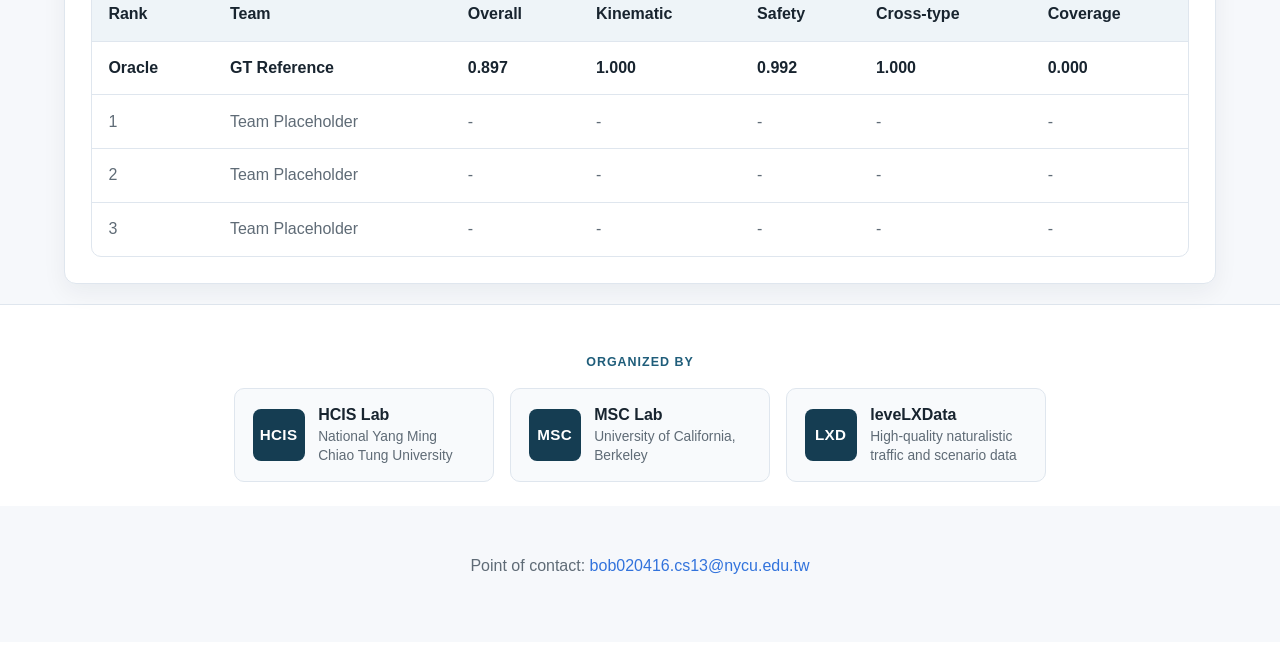
==== commit 68ad7d8a: "Update challenge page details" ====
--- a/challenge.html
+++ b/challenge.html
@@ -9,6 +9,7 @@
   <link rel="stylesheet" href="static/css/bulma.min.css">
   <link rel="stylesheet" href="static/css/fontawesome.all.min.css">
   <link rel="stylesheet" href="static/css/index.css">
+  <script defer src="static/js/fontawesome.all.min.js"></script>
 
   <style>
     :root {
@@ -543,6 +544,7 @@
       <h1 class="hero-title">Generating Realistic Heterogeneous Closed-Loop Traffic Simulation</h1>
       <p class="hero-subtitle">
         HetroD Challenge asks participants to generate realistic 8-second closed-loop traffic rollouts for mixed urban scenes with vehicles, two-wheelers, and pedestrians. The official evaluator measures kinematic realism, safety, cross-type interaction, and rollout coverage.
+        Current models still struggle to deliver reliable results in heterogeneous traffic environments, making this challenge a focused benchmark for safer and more realistic mixed-agent simulation.
       </p>
 
       <div class="organizer-block">
@@ -914,10 +916,10 @@
             </span>
           </a>
           <a class="organizer-logo-link" href="https://levelxdata.com/" target="_blank" rel="noopener">
-            <span class="organizer-logo-mark">fka</span>
+            <span class="organizer-logo-mark">LXD</span>
             <span class="organizer-logo-text">
-              <strong>fka GmbH</strong>
-              <span>Automotive research and engineering</span>
+              <strong>leveLXData</strong>
+              <span>High-quality naturalistic traffic and scenario data</span>
             </span>
           </a>
         </div>
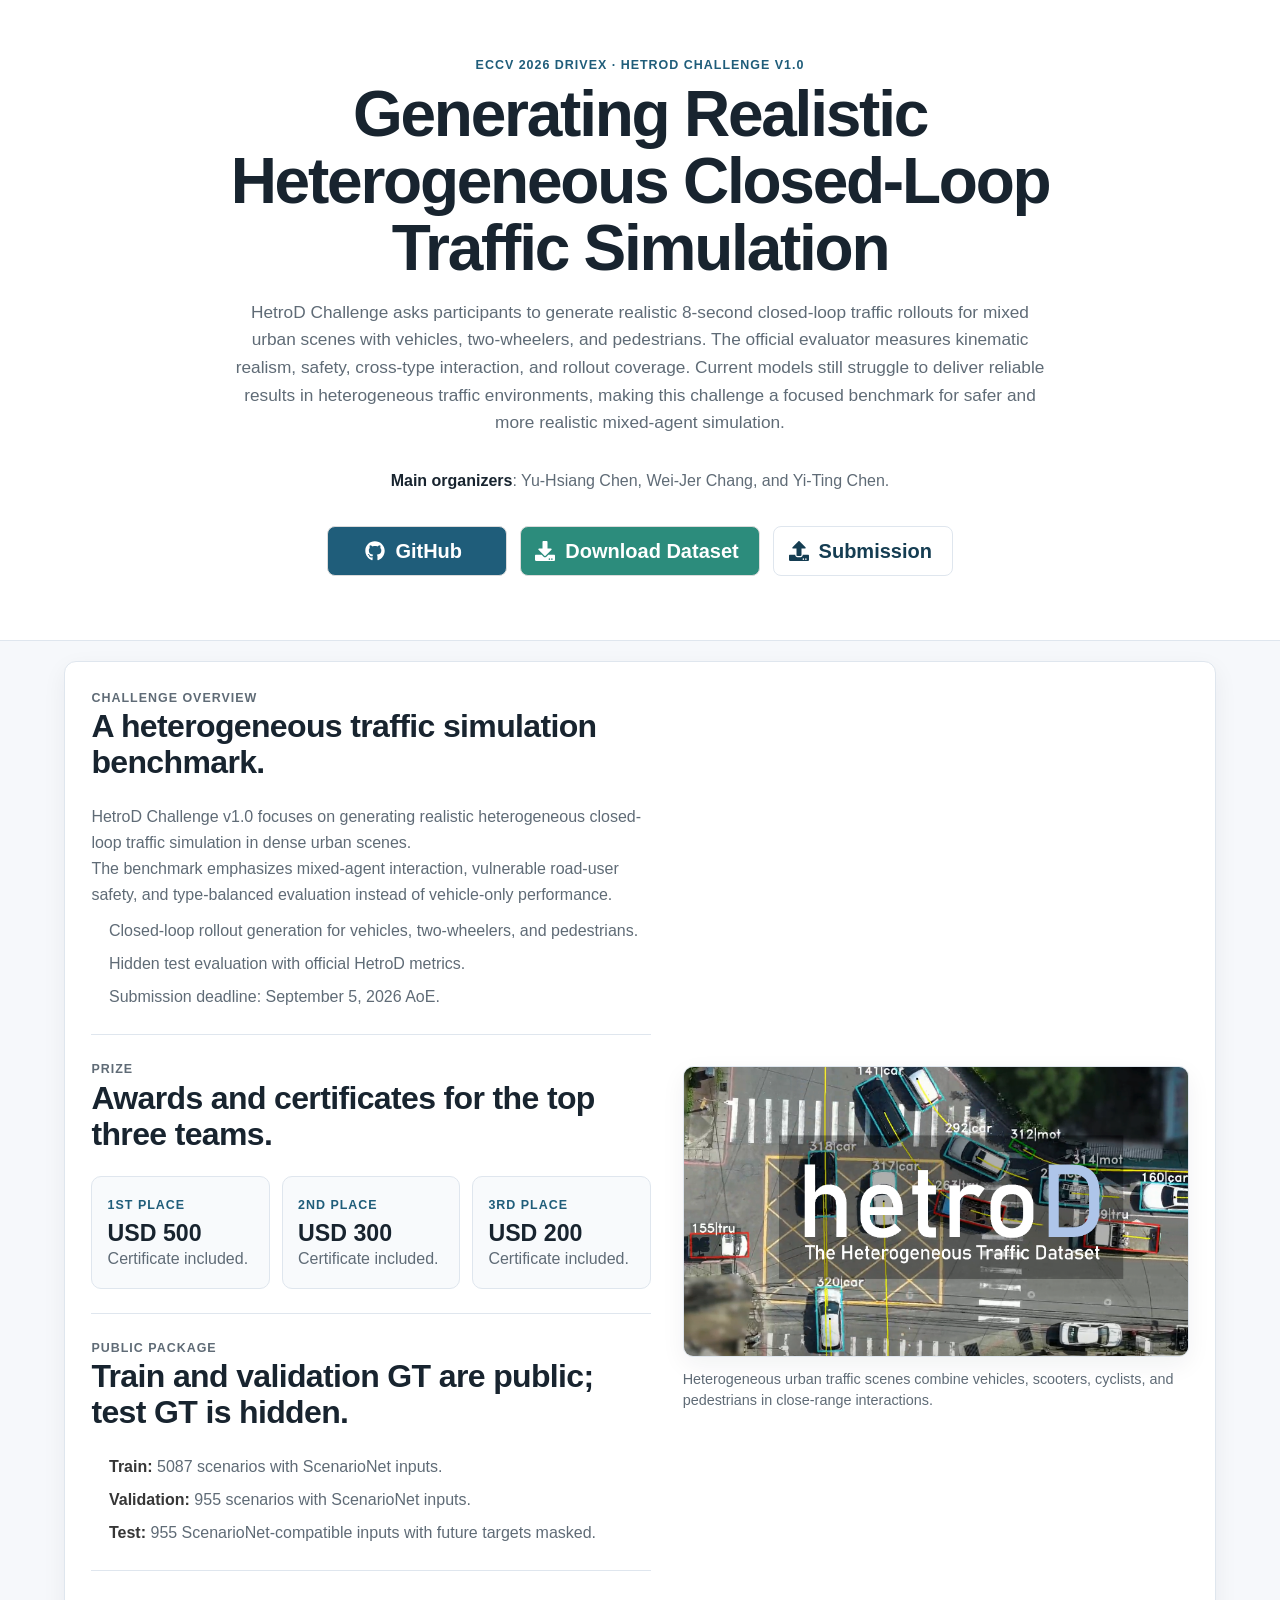
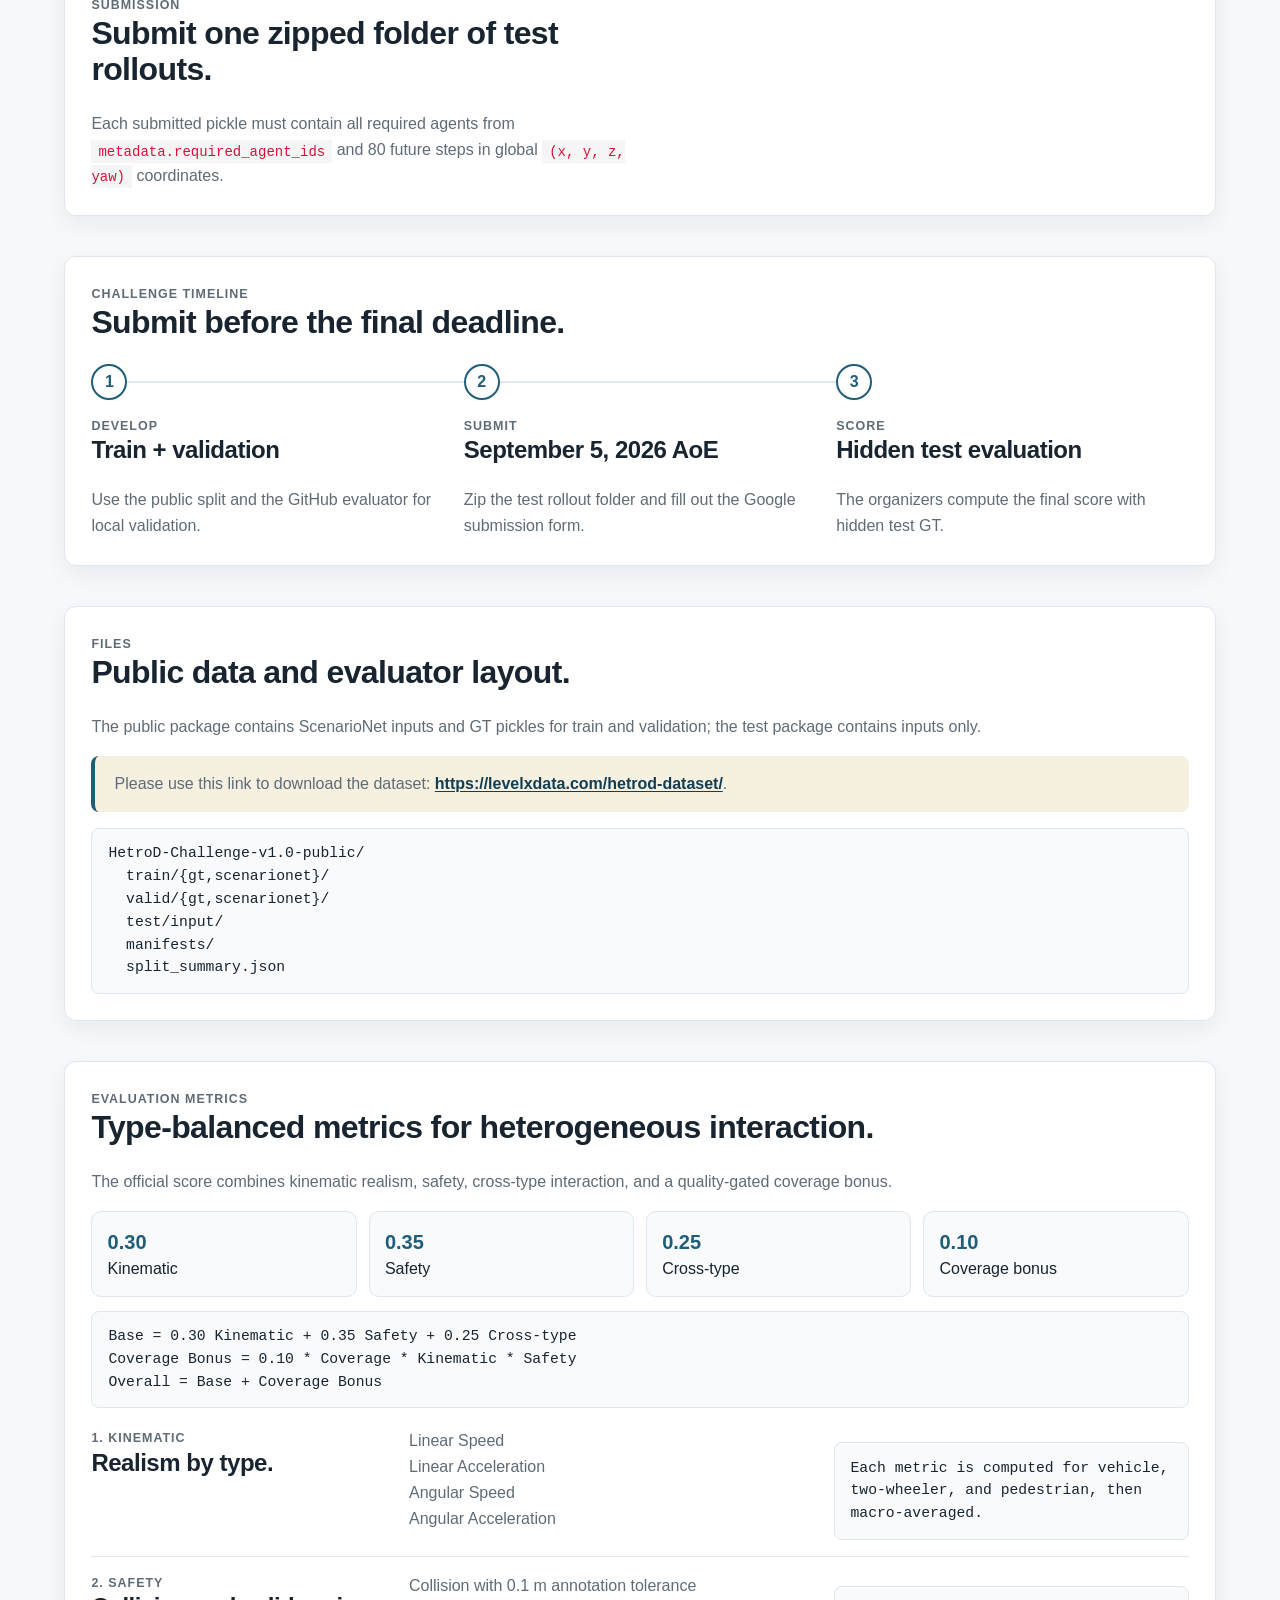
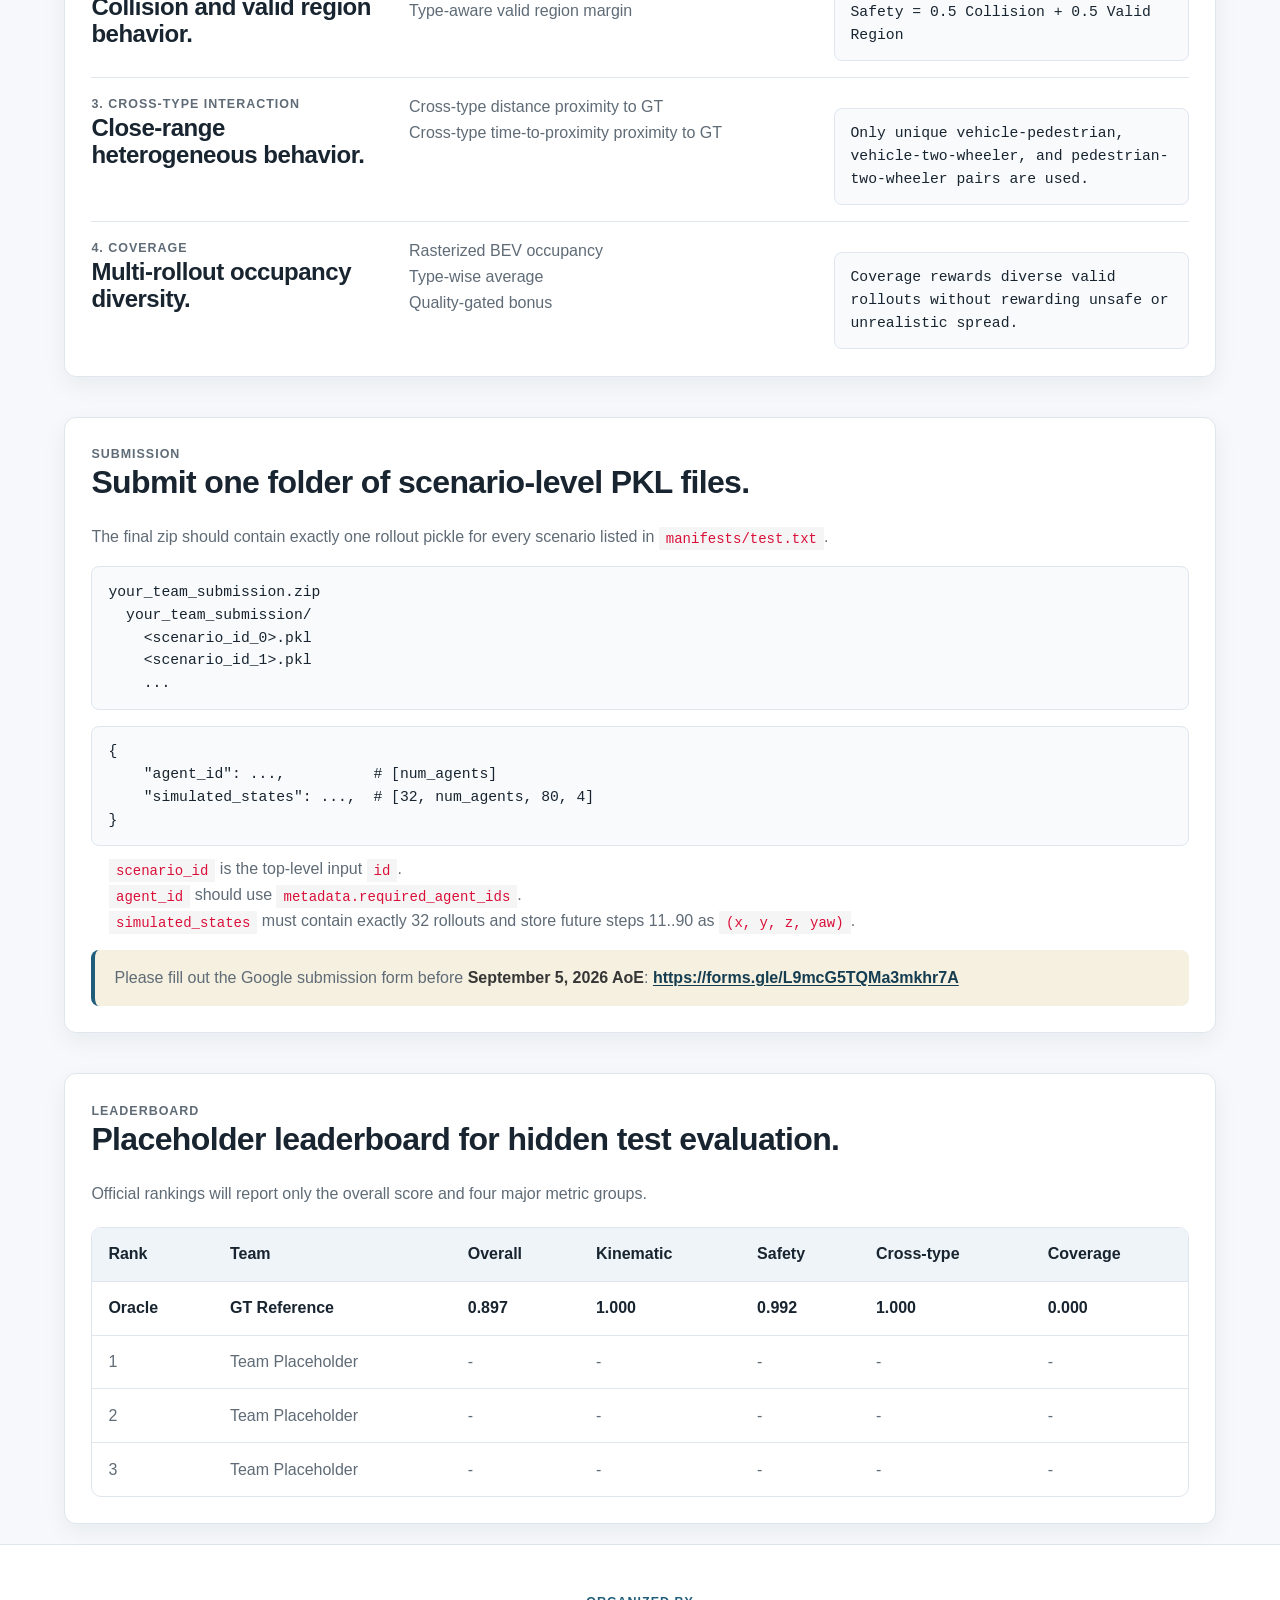
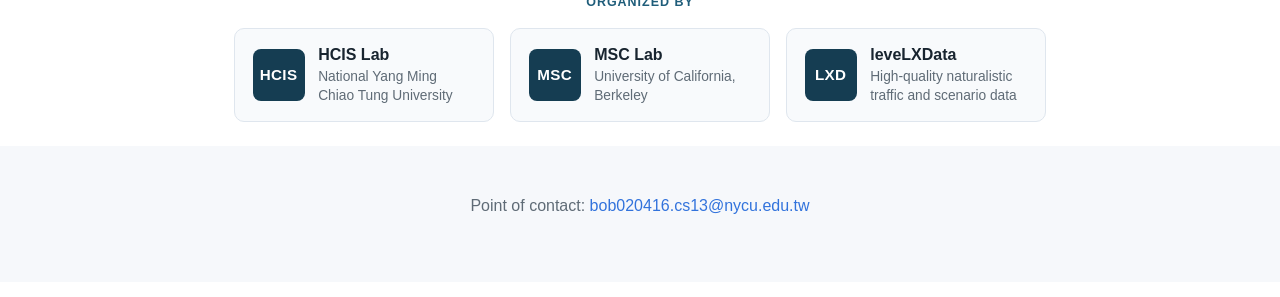
==== commit ce3a8233: "Update challenge dataset download link" ====
--- a/challenge.html
+++ b/challenge.html
@@ -558,7 +558,7 @@
           <span class="icon"><i class="fab fa-github"></i></span>
           <span>GitHub</span>
         </a>
-        <a href="#dataset" class="button challenge-button button-warm is-medium">
+        <a href="https://levelxdata.com/hetrod-dataset/" target="_blank" rel="noopener" class="button challenge-button button-warm is-medium">
           <span class="icon"><i class="fas fa-download"></i></span>
           <span>Download Dataset</span>
         </a>
@@ -686,23 +686,8 @@
             The public package contains ScenarioNet inputs and GT pickles for train and validation; the test package contains inputs only.
           </p>
           <div class="status-note mt-4">
-            Please request the dataset through the following link:
-            <a href="https://drive.google.com/file/d/1FvyIpt0I-GVdYoKR24Yus_NJz9Gi4J3v/view?usp=sharing" target="_blank" rel="noopener">HetroD Challenge Dataset Request</a>.
-            When requesting access, please sign in using your official institutional or company Google Account and include the following information in the request message:
-            We recommend using Google Drive in a desktop browser rather than the mobile app, so you can selectively fill in the requested details in the optional checkbox field.
-            <ul>
-              <li>Full name</li>
-              <li>Institution or company</li>
-              <li>Position</li>
-              <li>Team name</li>
-              <li>Official institutional email</li>
-              <li>Type: I confirm that I have read and agree to the HetroD Challenge Data Licence v1.0.</li>
-              <li>Type: I confirm that I will not redistribute or commercially use the dataset.</li>
-            </ul>
-            Incomplete or unverifiable requests may be declined.
-          </div>
-          <div class="status-note mt-4">
-            The HetroD Challenge dataset may only be used for this challenge. Any other use or redistribution may result in disqualification from the submission and leaderboard.
+            Please use this link to download the dataset:
+            <a href="https://levelxdata.com/hetrod-dataset/" target="_blank" rel="noopener">https://levelxdata.com/hetrod-dataset/</a>.
           </div>
           <pre class="formula code-block"><code>HetroD-Challenge-v1.0-public/
   train/{gt,scenarionet}/
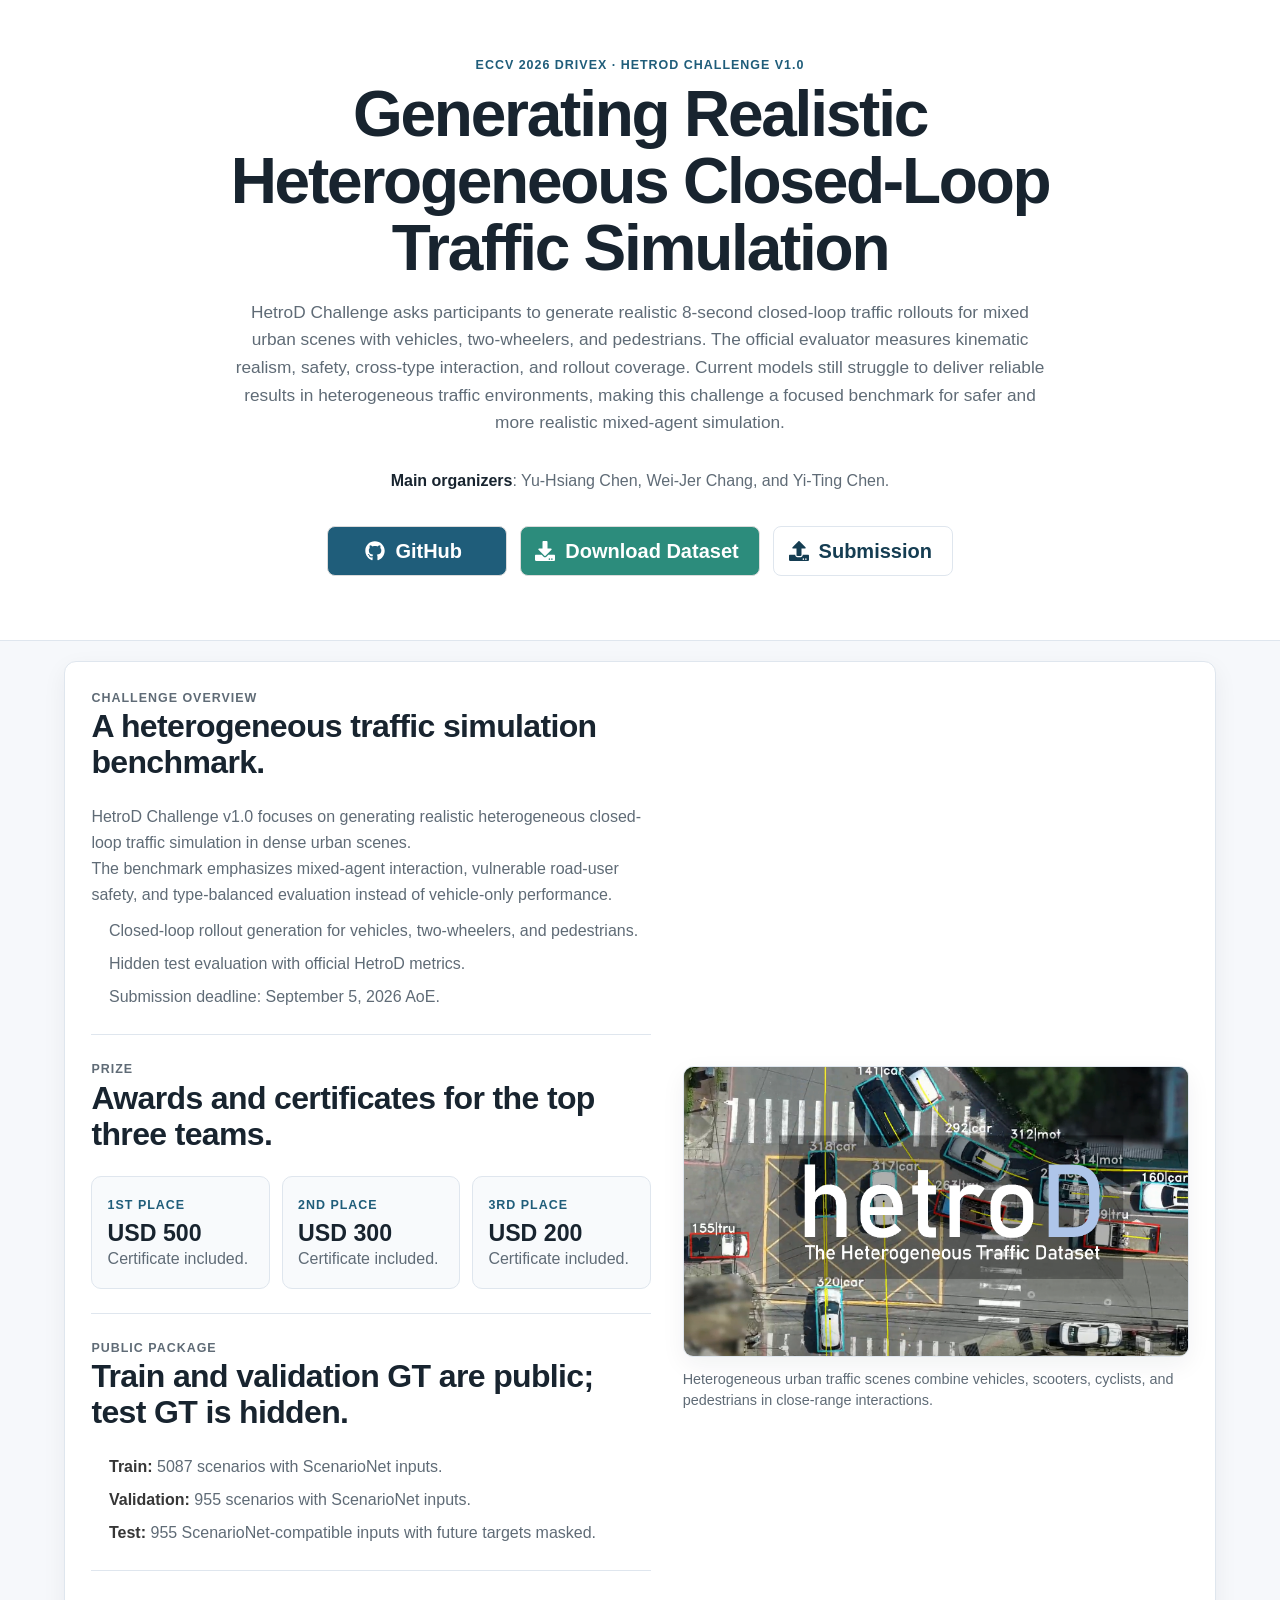
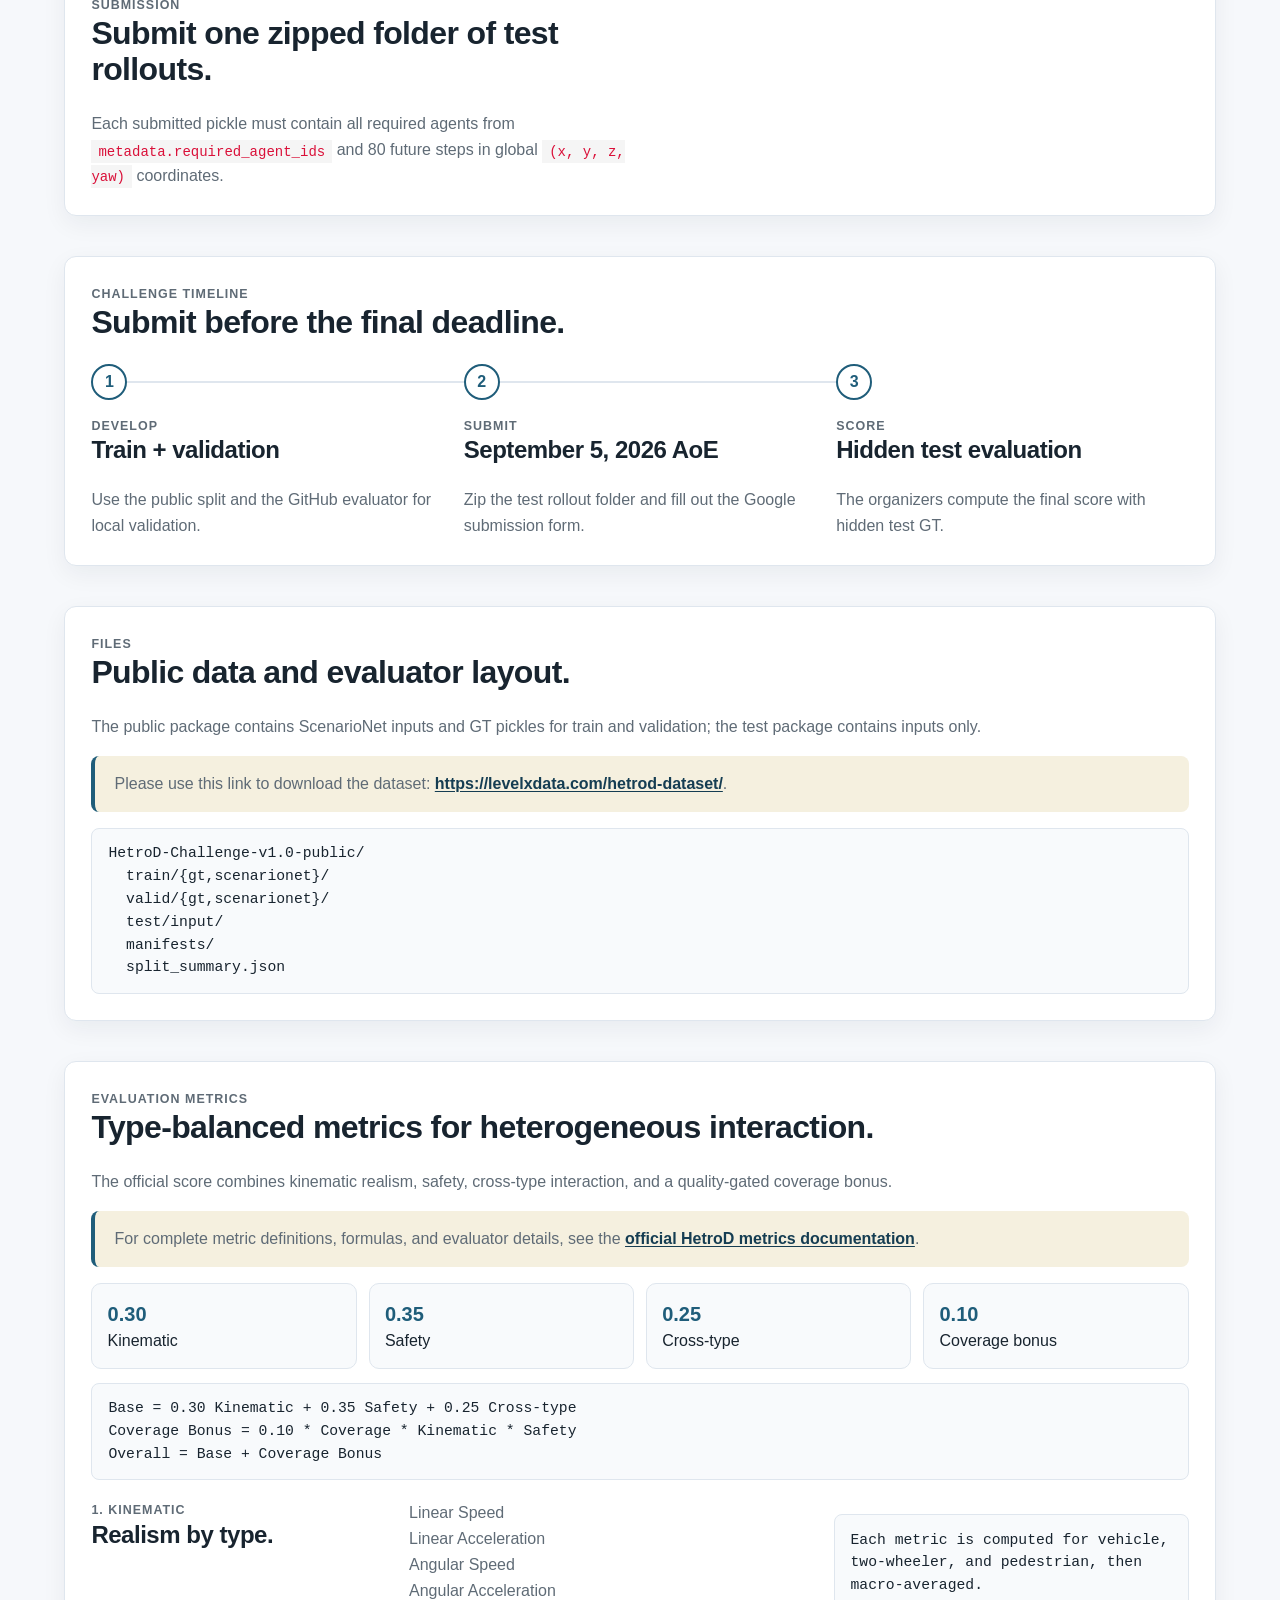
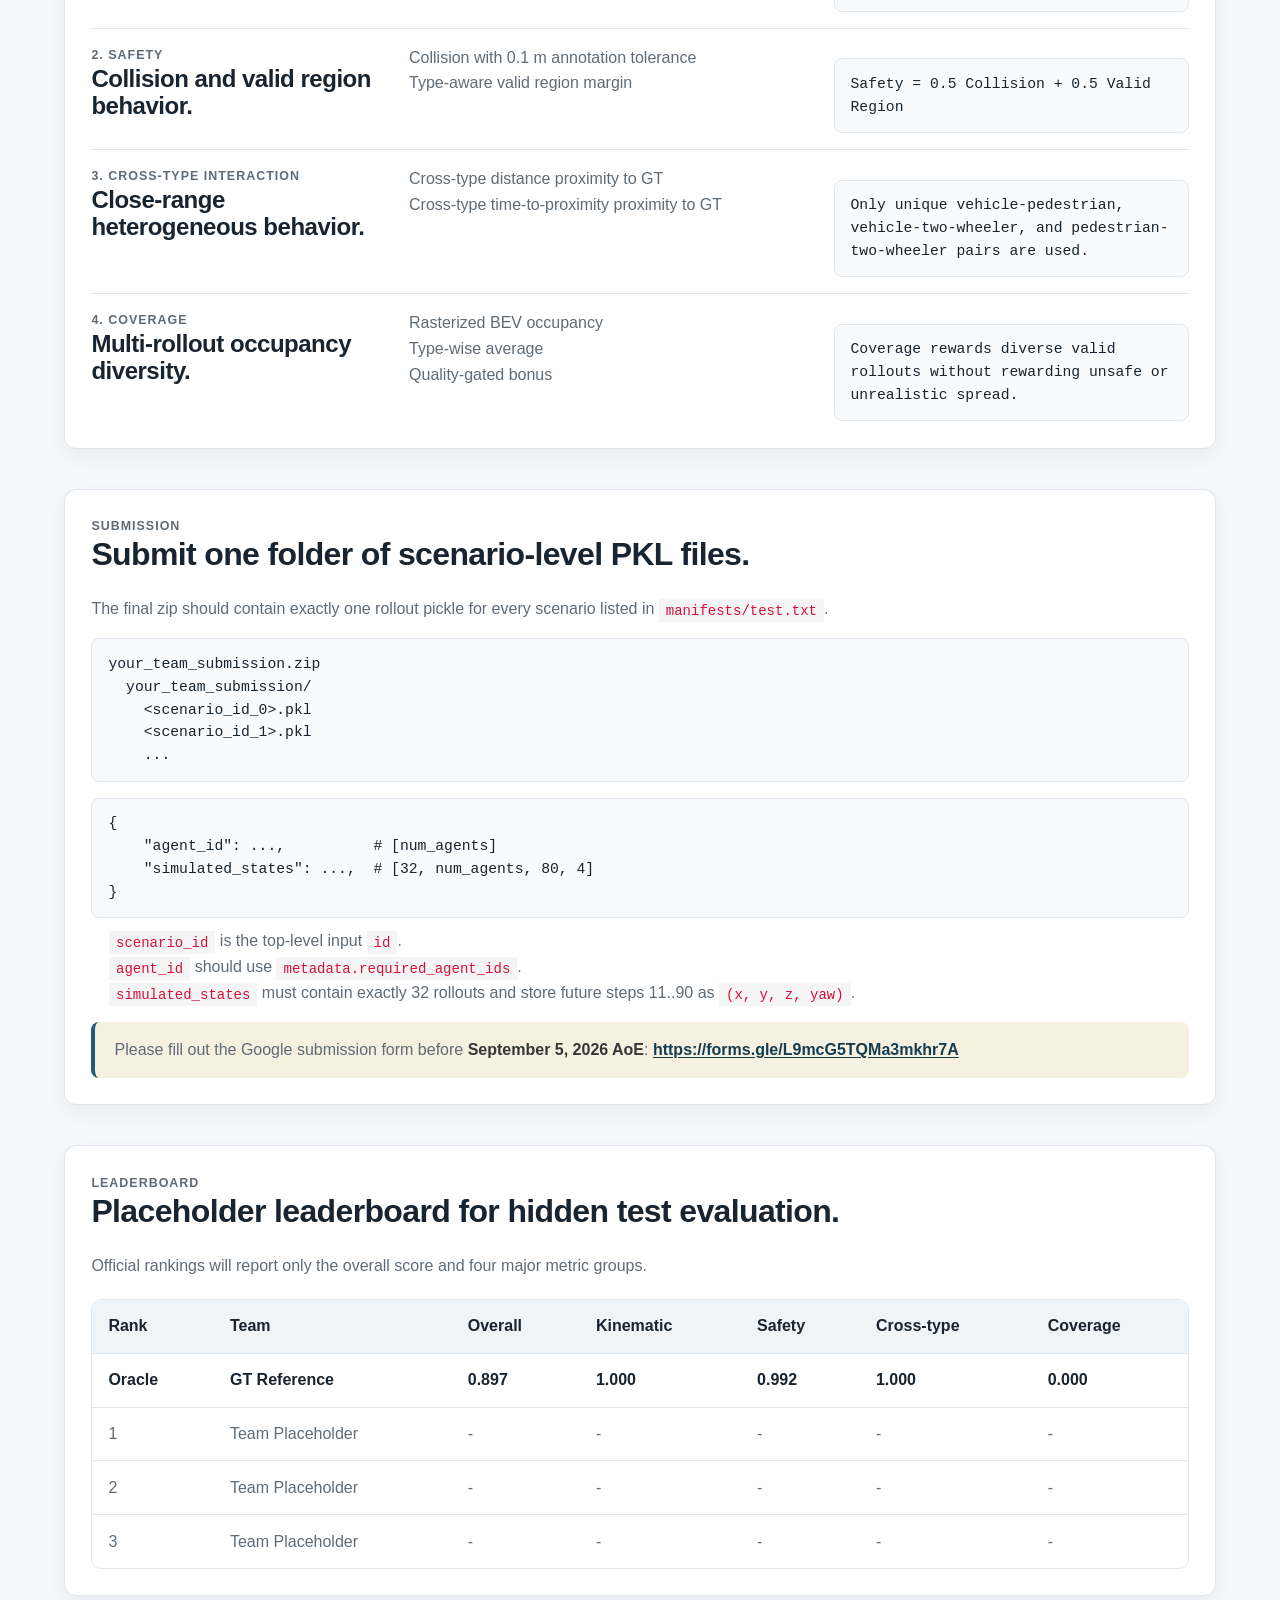
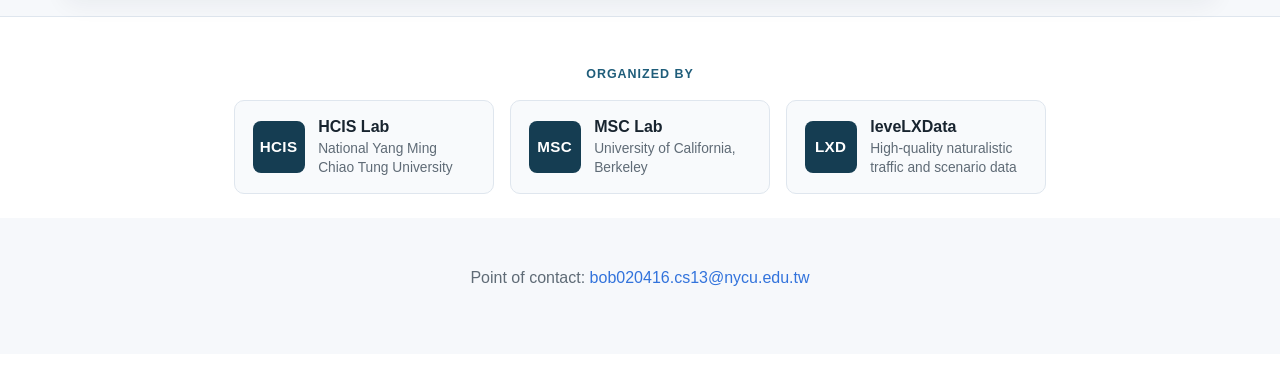
==== commit 602891c1: "Link challenge metrics documentation" ====
--- a/challenge.html
+++ b/challenge.html
@@ -707,6 +707,10 @@
           <p>
             The official score combines kinematic realism, safety, cross-type interaction, and a quality-gated coverage bonus.
           </p>
+          <div class="status-note mt-4">
+            For complete metric definitions, formulas, and evaluator details, see the
+            <a href="https://github.com/bob020416/HetroD-Challenge-v1.0-Evaluation/blob/main/docs/hetrod_metrics.md" target="_blank" rel="noopener">official HetroD metrics documentation</a>.
+          </div>
           <div class="score-strip">
             <div class="score-pill">
               <strong>0.30</strong>
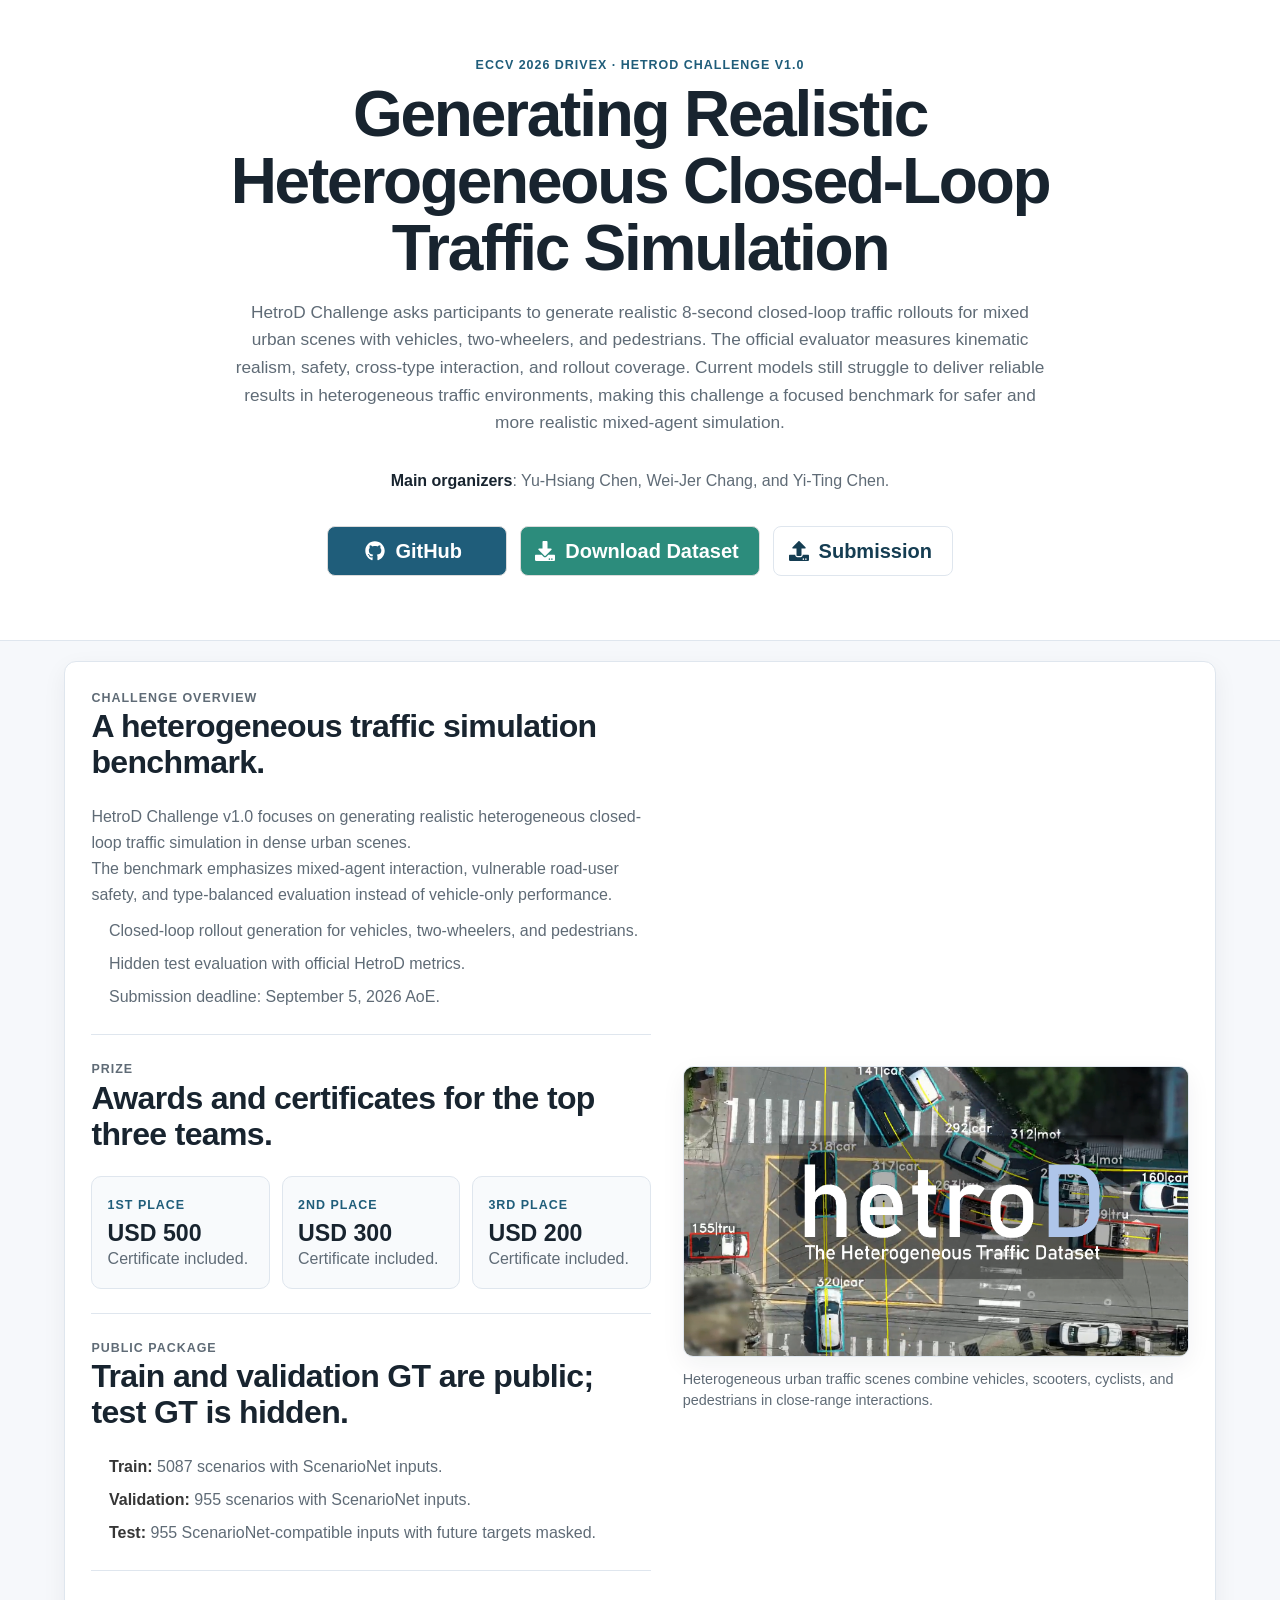
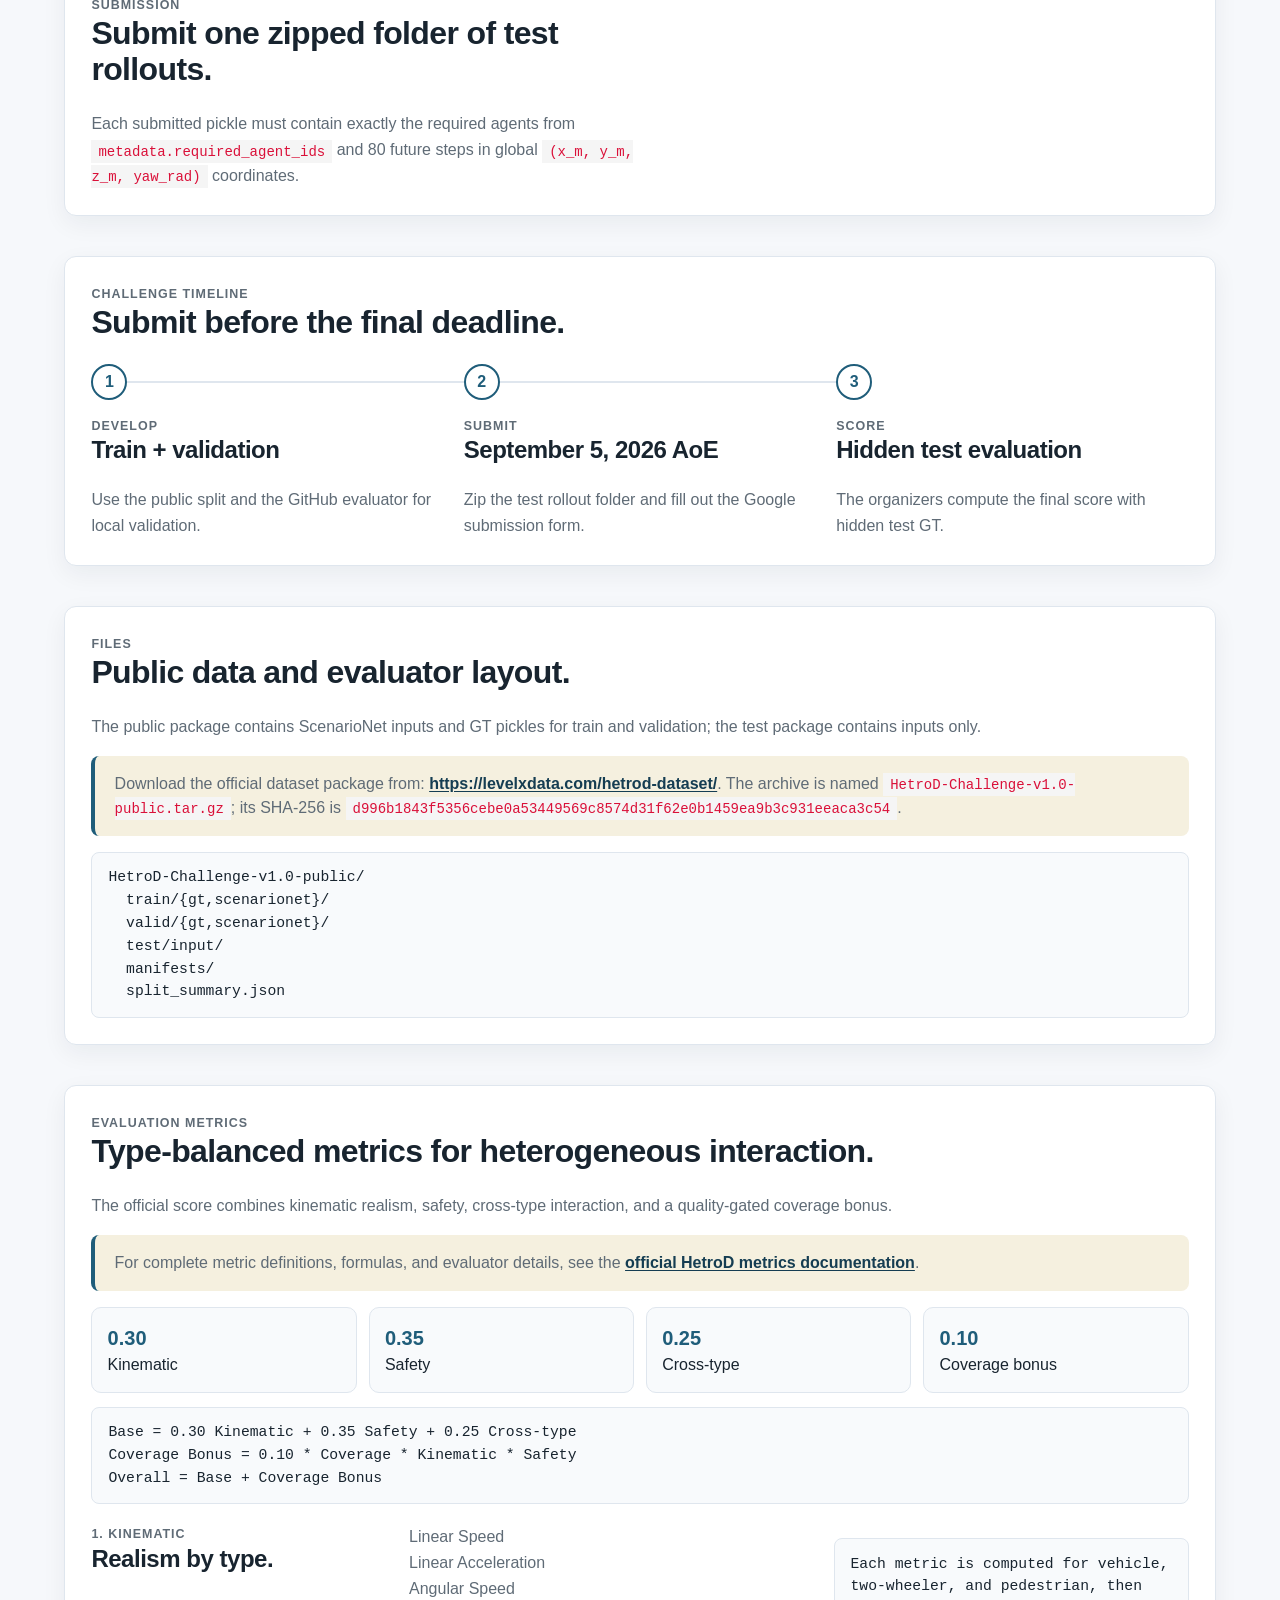
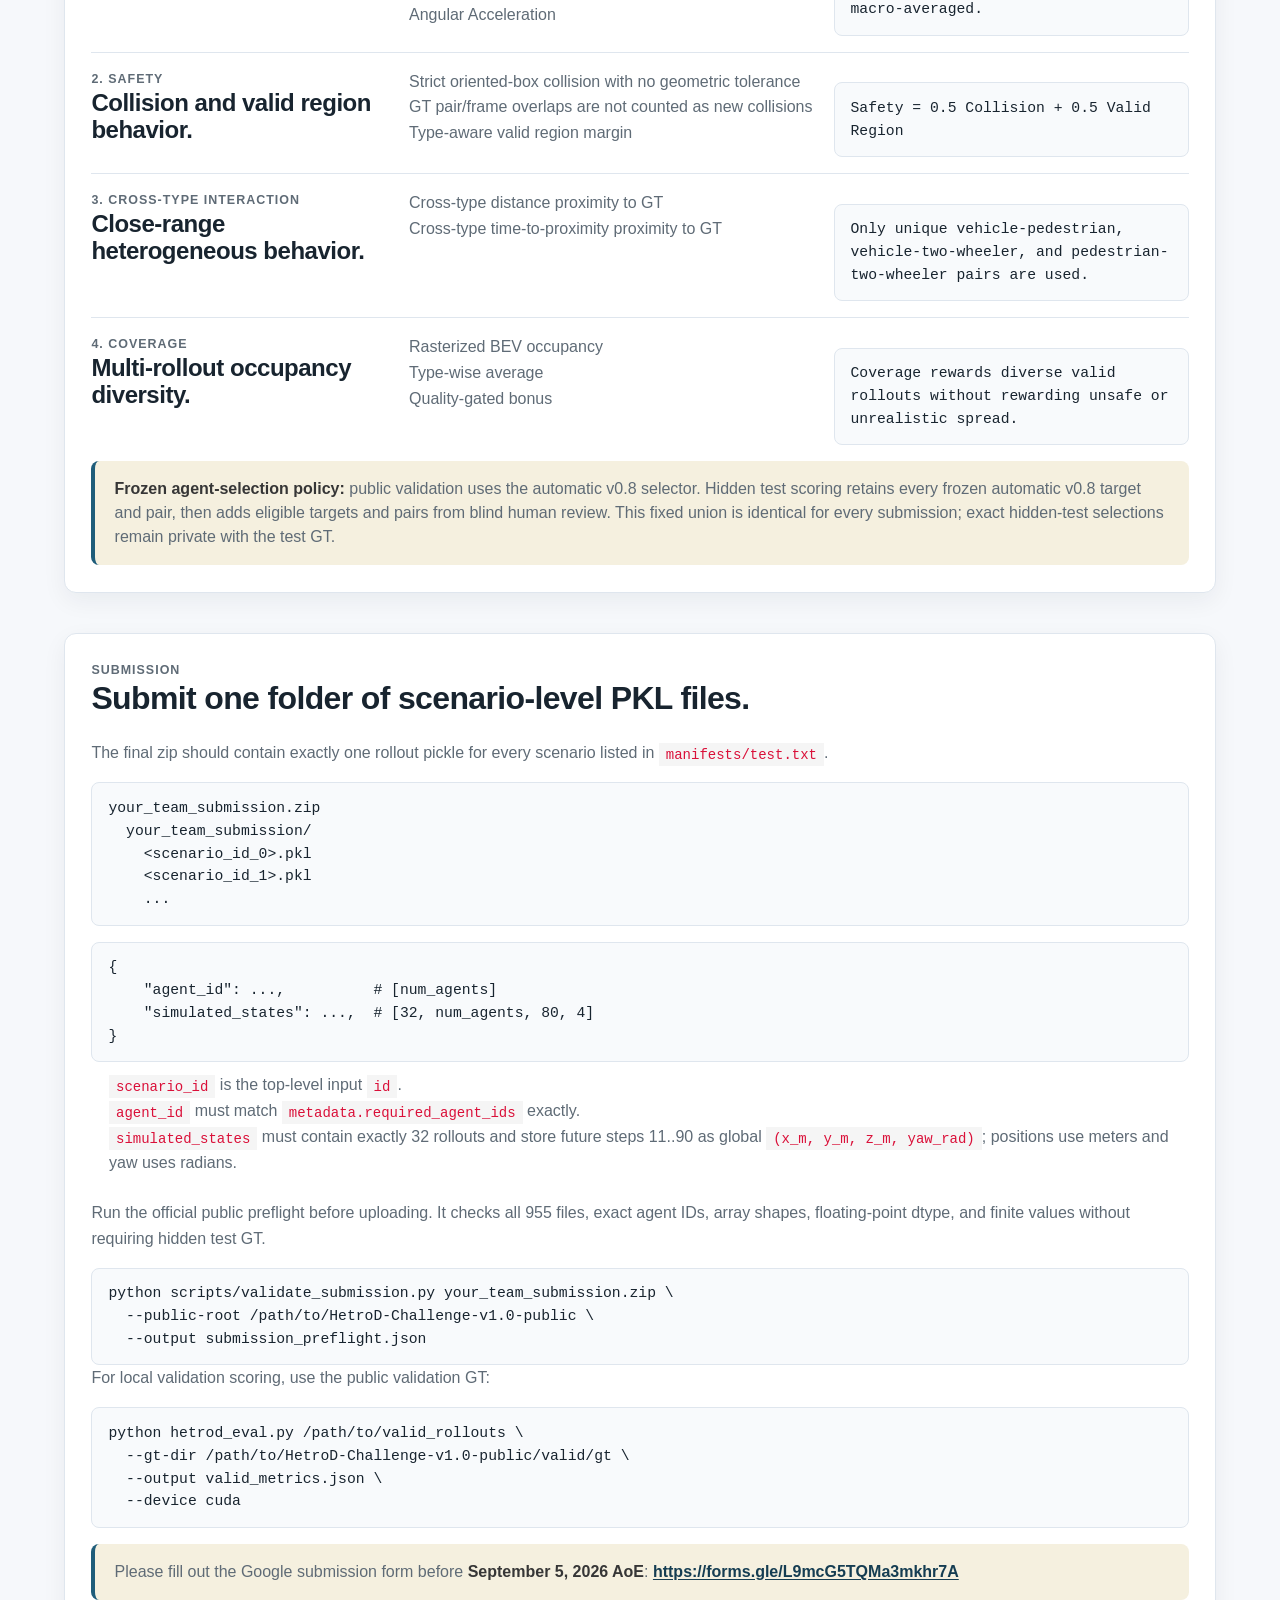
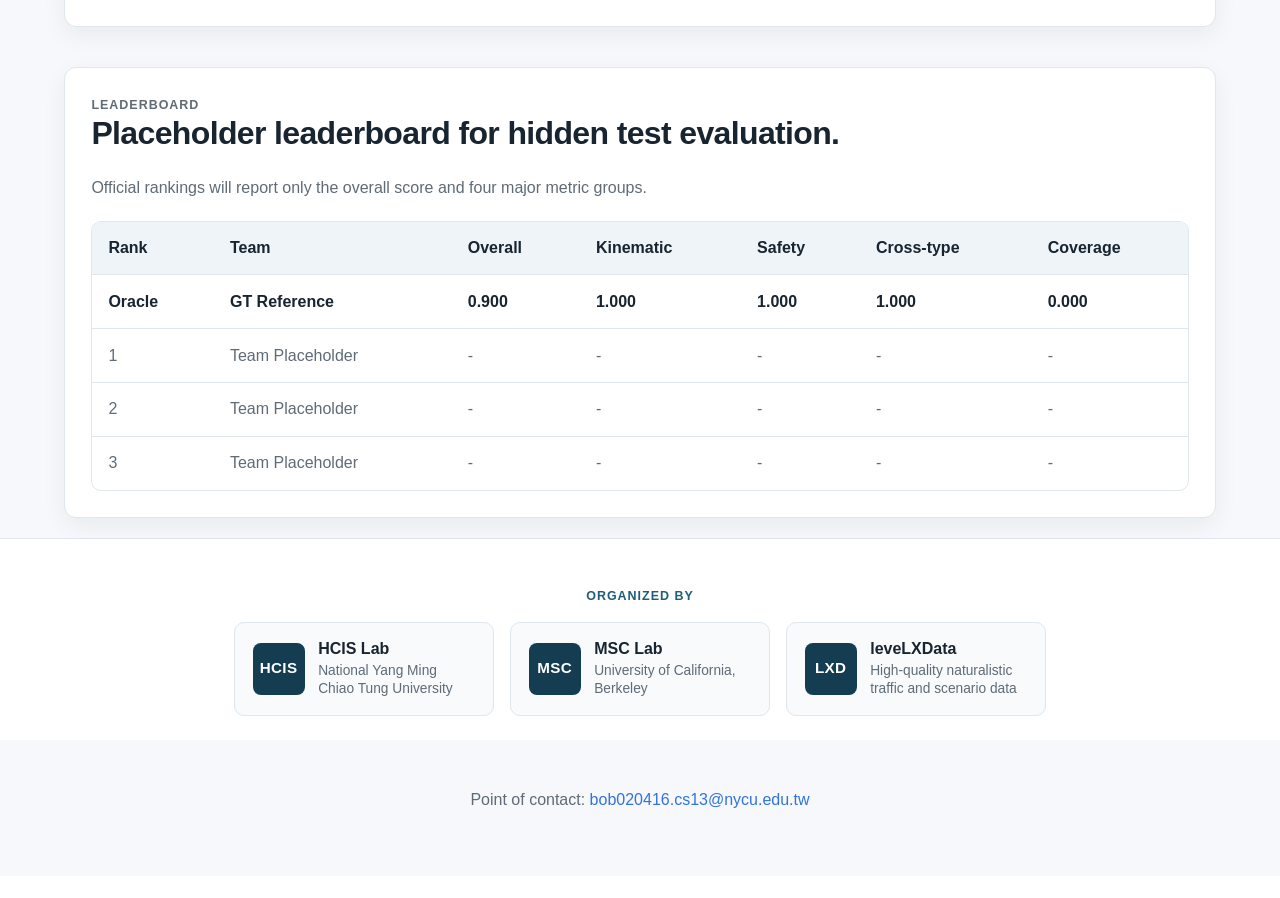
==== commit cdf75899: "Align challenge page with frozen evaluation contract" ====
--- a/challenge.html
+++ b/challenge.html
@@ -628,7 +628,7 @@
                 <p class="section-kicker">Submission</p>
                 <h2 class="title is-3">Submit one zipped folder of test rollouts.</h2>
                 <p>
-                  Each submitted pickle must contain all required agents from <code>metadata.required_agent_ids</code> and 80 future steps in global <code>(x, y, z, yaw)</code> coordinates.
+                  Each submitted pickle must contain exactly the required agents from <code>metadata.required_agent_ids</code> and 80 future steps in global <code>(x_m, y_m, z_m, yaw_rad)</code> coordinates.
                 </p>
               </div>
             </div>
@@ -686,8 +686,10 @@
             The public package contains ScenarioNet inputs and GT pickles for train and validation; the test package contains inputs only.
           </p>
           <div class="status-note mt-4">
-            Please use this link to download the dataset:
+            Download the official dataset package from:
             <a href="https://levelxdata.com/hetrod-dataset/" target="_blank" rel="noopener">https://levelxdata.com/hetrod-dataset/</a>.
+            The archive is named <code>HetroD-Challenge-v1.0-public.tar.gz</code>; its SHA-256 is
+            <code>d996b1843f5356cebe0a53449569c8574d31f62e0b1459ea9b3c931eeaca3c54</code>.
           </div>
           <pre class="formula code-block"><code>HetroD-Challenge-v1.0-public/
   train/{gt,scenarionet}/
@@ -754,7 +756,8 @@
                 <h3 class="title is-4">Collision and valid region behavior.</h3>
               </div>
               <ul>
-                <li>Collision with 0.1 m annotation tolerance</li>
+                <li>Strict oriented-box collision with no geometric tolerance</li>
+                <li>GT pair/frame overlaps are not counted as new collisions</li>
                 <li>Type-aware valid region margin</li>
               </ul>
               <div class="formula">Safety = 0.5 Collision + 0.5 Valid Region</div>
@@ -784,6 +787,12 @@
               </ul>
               <div class="formula">Coverage rewards diverse valid rollouts without rewarding unsafe or unrealistic spread.</div>
             </div>
+          </div>
+          <div class="status-note mt-4">
+            <strong>Frozen agent-selection policy:</strong> public validation uses the automatic v0.8 selector.
+            Hidden test scoring retains every frozen automatic v0.8 target and pair, then adds eligible targets and
+            pairs from blind human review. This fixed union is identical for every submission; exact hidden-test
+            selections remain private with the test GT.
           </div>
         </div>
       </div>
@@ -808,9 +817,23 @@
 }</code></pre>
           <ul>
             <li><code>scenario_id</code> is the top-level input <code>id</code>.</li>
-            <li><code>agent_id</code> should use <code>metadata.required_agent_ids</code>.</li>
-            <li><code>simulated_states</code> must contain exactly 32 rollouts and store future steps 11..90 as <code>(x, y, z, yaw)</code>.</li>
+            <li><code>agent_id</code> must match <code>metadata.required_agent_ids</code> exactly.</li>
+            <li><code>simulated_states</code> must contain exactly 32 rollouts and store future steps 11..90 as global <code>(x_m, y_m, z_m, yaw_rad)</code>; positions use meters and yaw uses radians.</li>
           </ul>
+          <p class="mt-5">
+            Run the official public preflight before uploading. It checks all 955 files, exact agent IDs,
+            array shapes, floating-point dtype, and finite values without requiring hidden test GT.
+          </p>
+          <pre class="formula code-block"><code>python scripts/validate_submission.py your_team_submission.zip \
+  --public-root /path/to/HetroD-Challenge-v1.0-public \
+  --output submission_preflight.json</code></pre>
+          <p>
+            For local validation scoring, use the public validation GT:
+          </p>
+          <pre class="formula code-block"><code>python hetrod_eval.py /path/to/valid_rollouts \
+  --gt-dir /path/to/HetroD-Challenge-v1.0-public/valid/gt \
+  --output valid_metrics.json \
+  --device cuda</code></pre>
           <div class="status-note mt-4">
             Please fill out the Google submission form before <strong>September 5, 2026 AoE</strong>:
             <a href="https://forms.gle/L9mcG5TQMa3mkhr7A" target="_blank" rel="noopener">https://forms.gle/L9mcG5TQMa3mkhr7A</a>
@@ -844,9 +867,9 @@
                 <tr class="oracle-row">
                   <td>Oracle</td>
                   <td>GT Reference</td>
-                  <td>0.897</td>
+                  <td>0.900</td>
                   <td>1.000</td>
-                  <td>0.992</td>
+                  <td>1.000</td>
                   <td>1.000</td>
                   <td>0.000</td>
                 </tr>
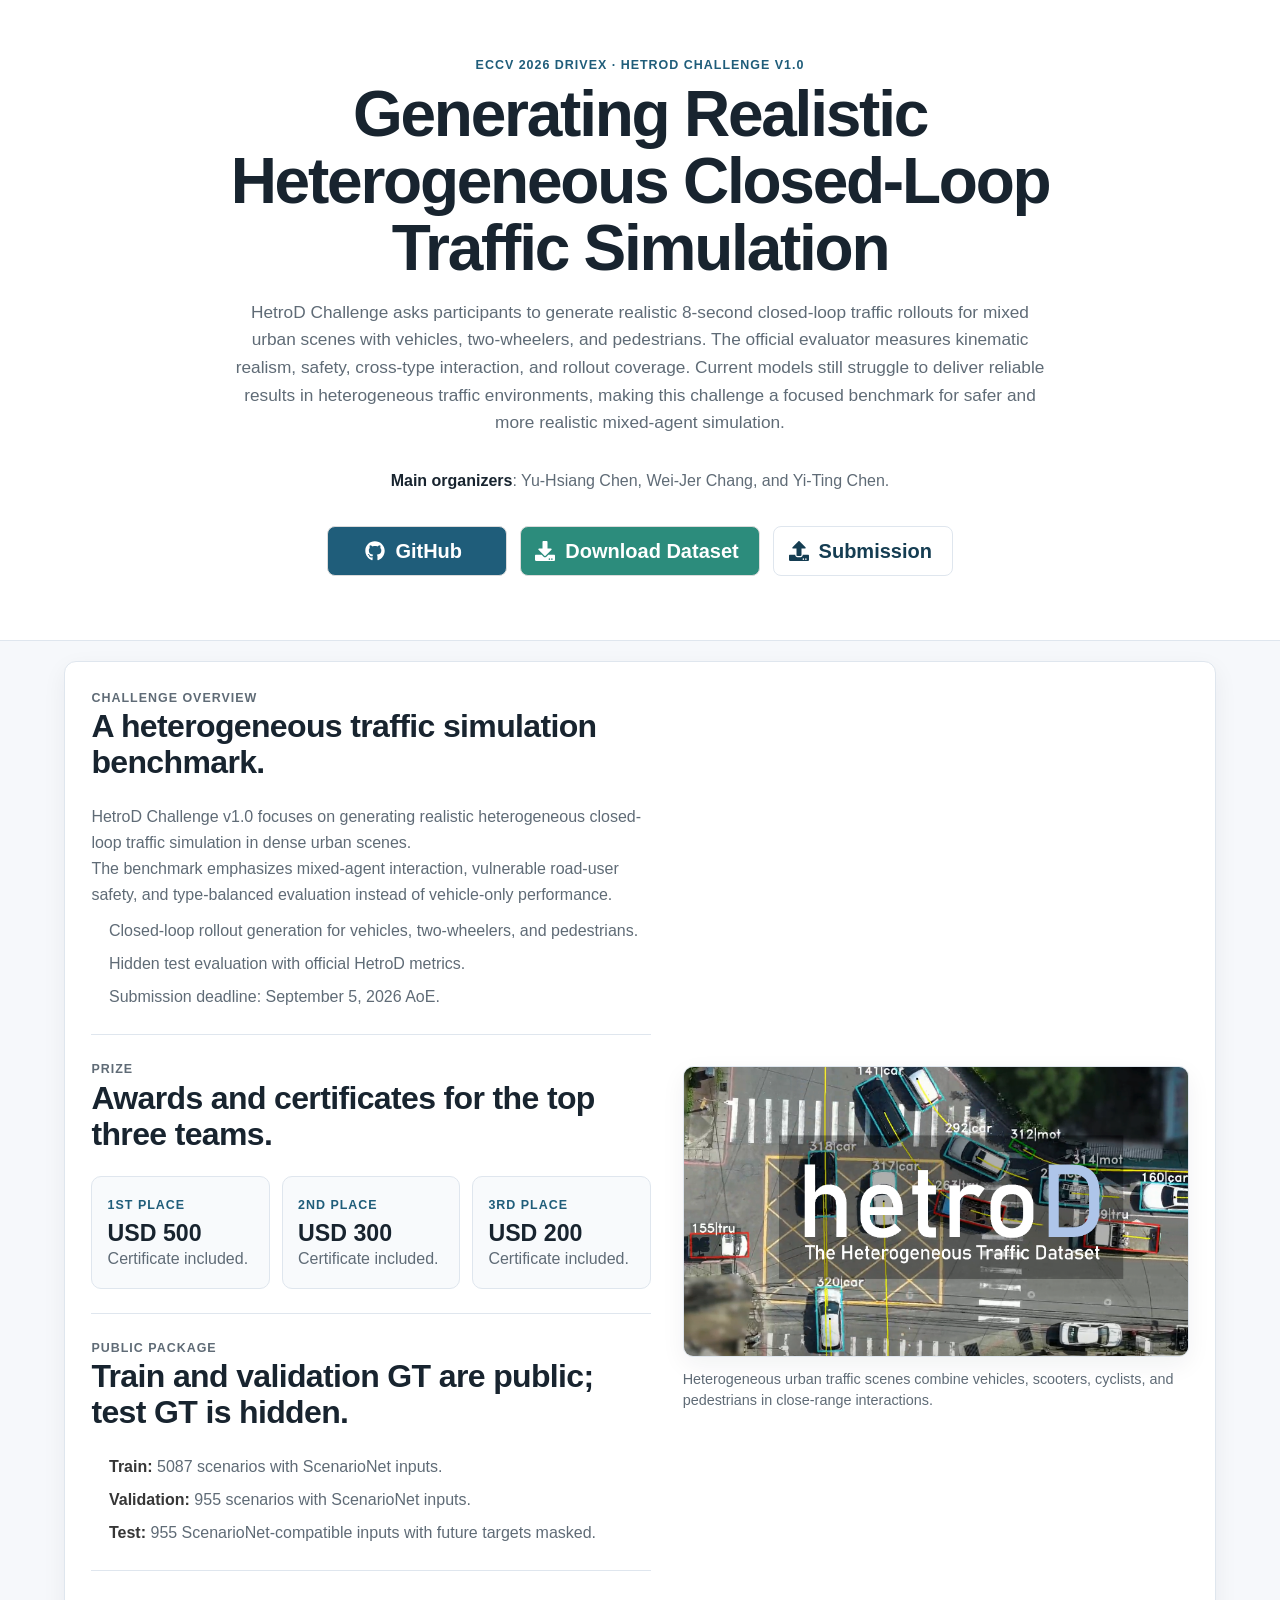
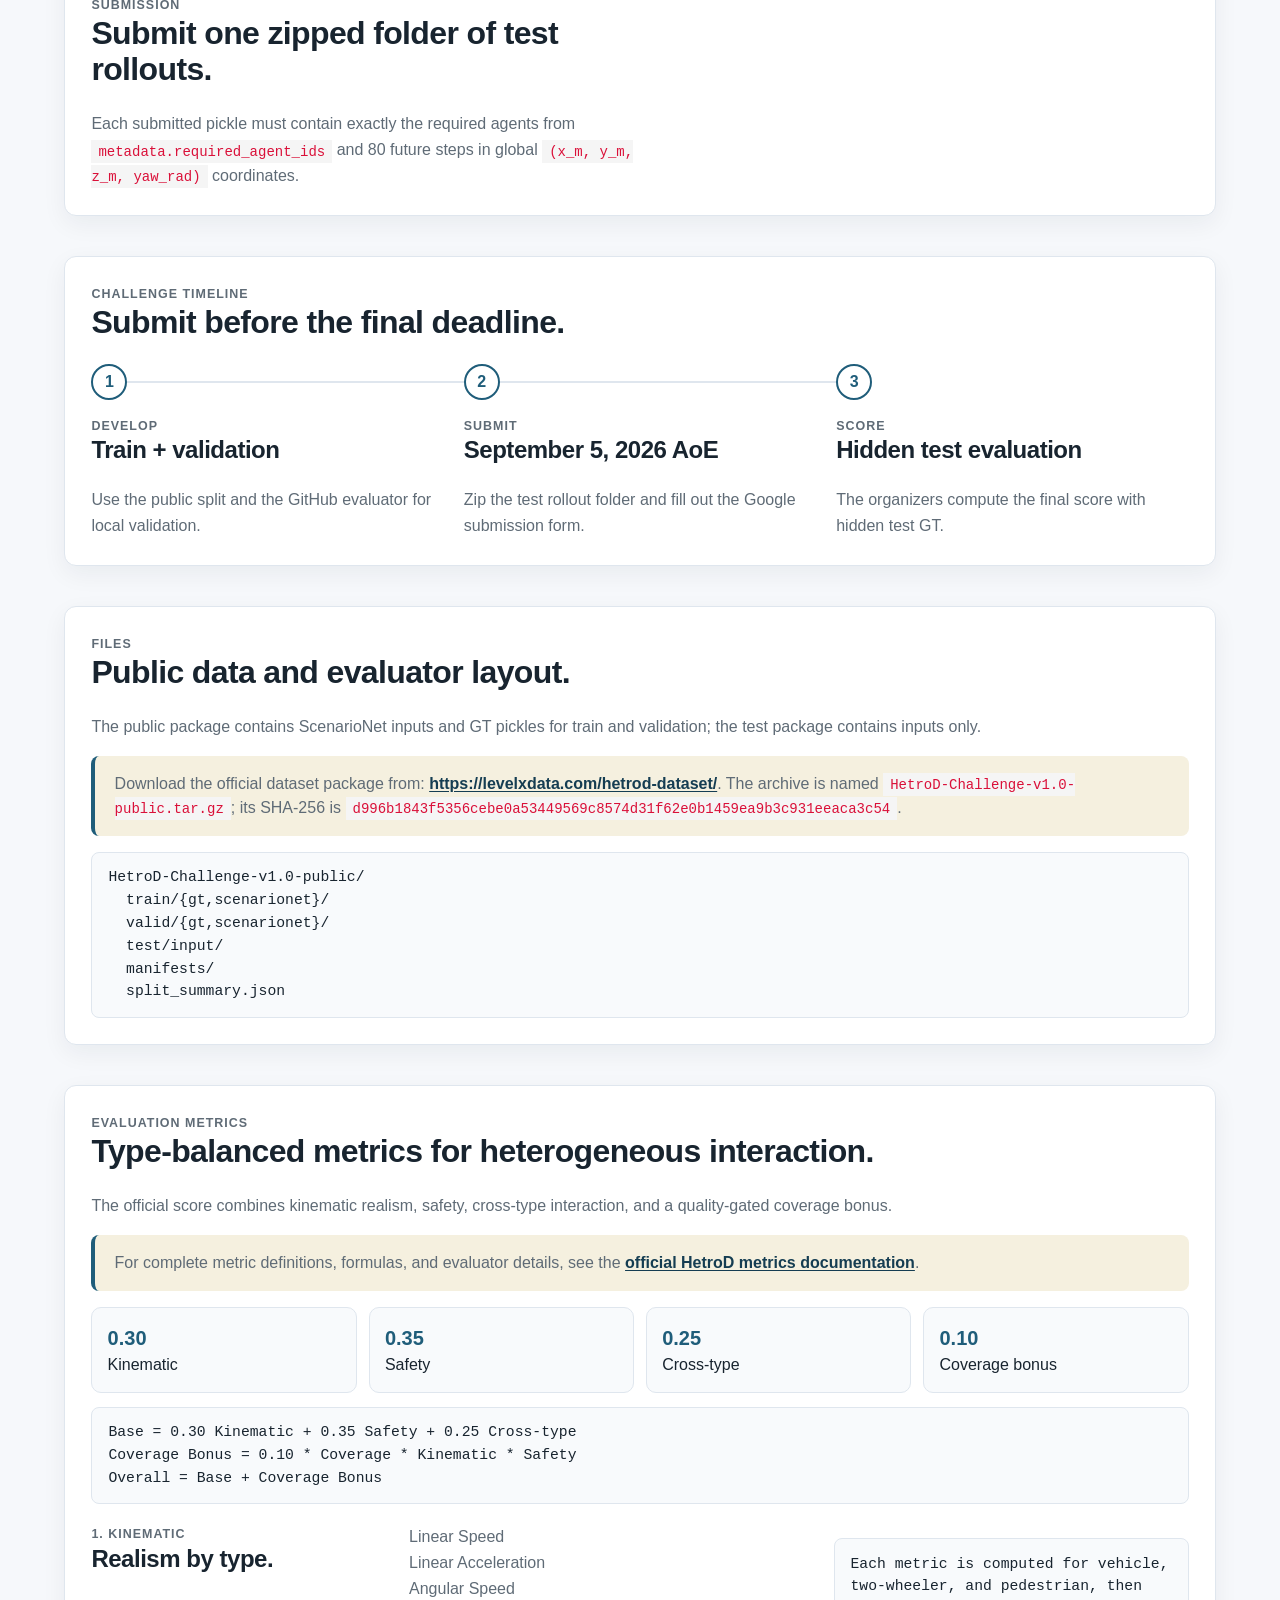
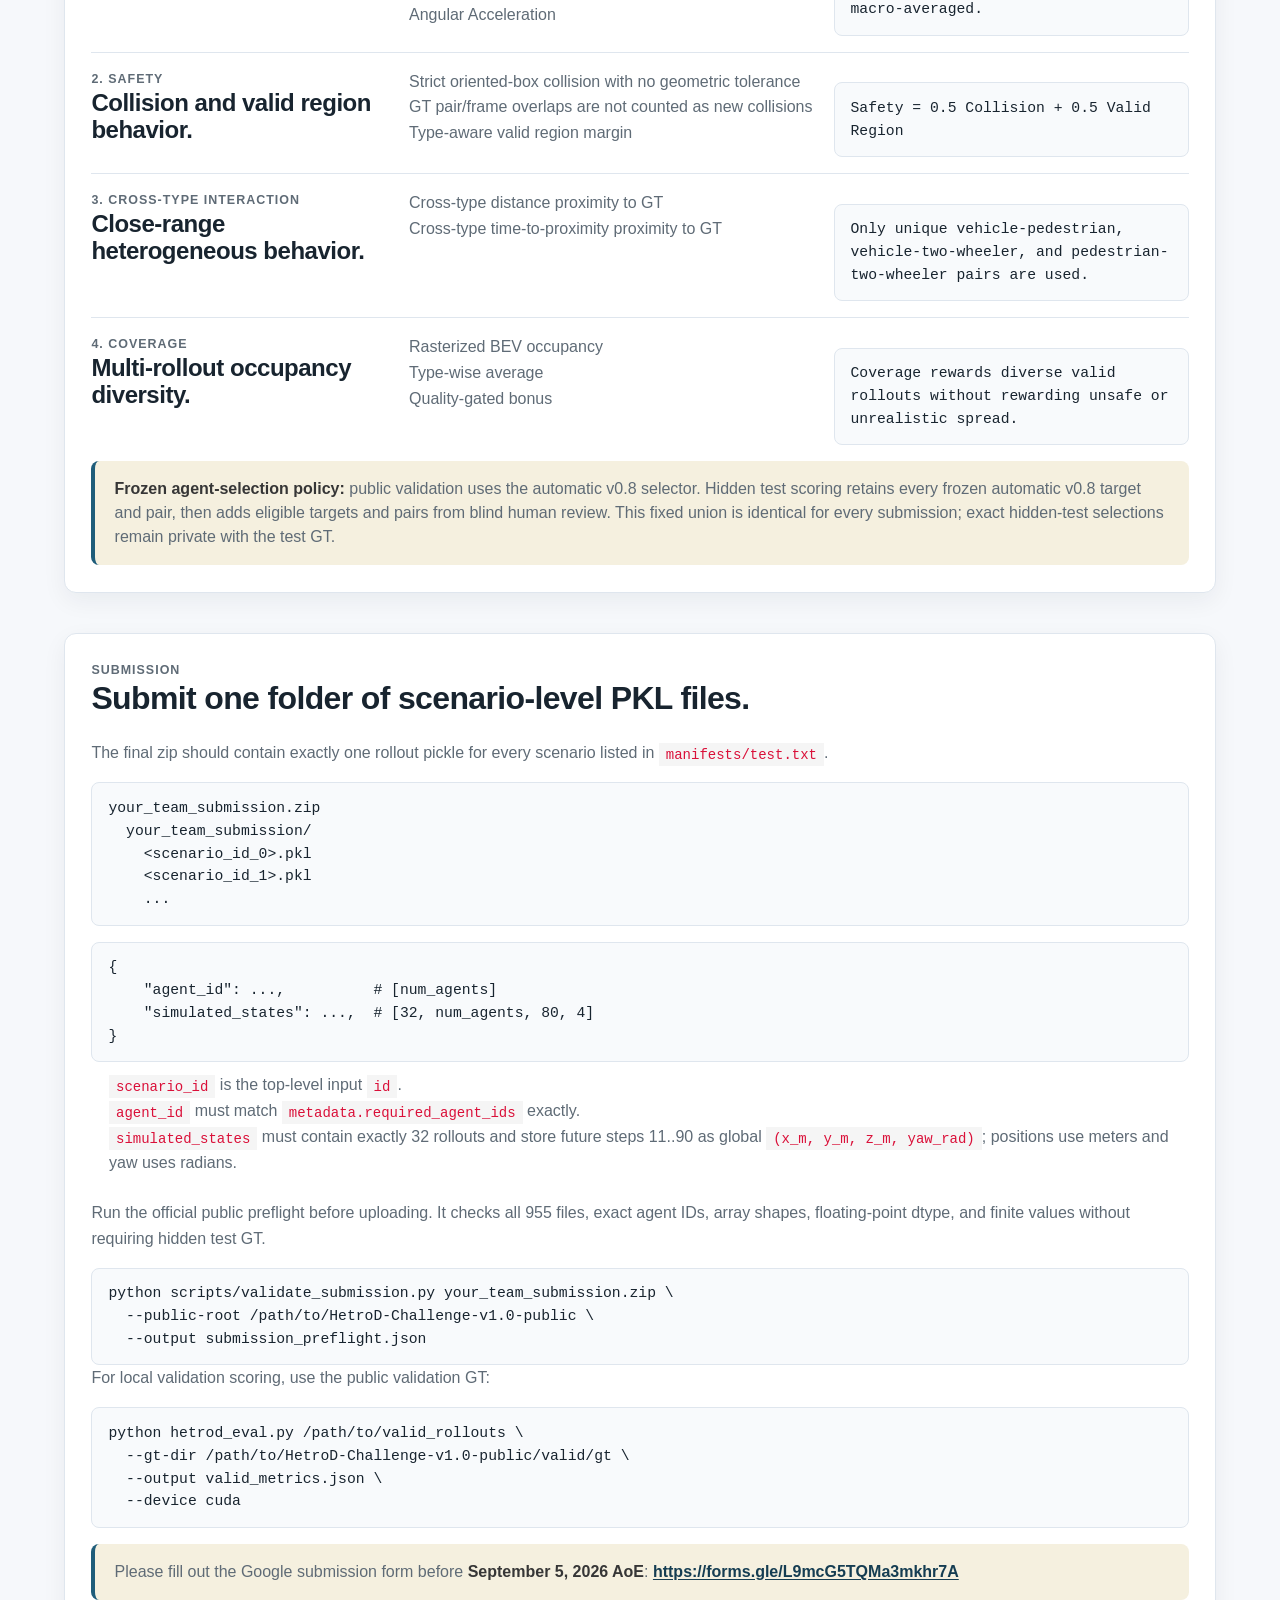
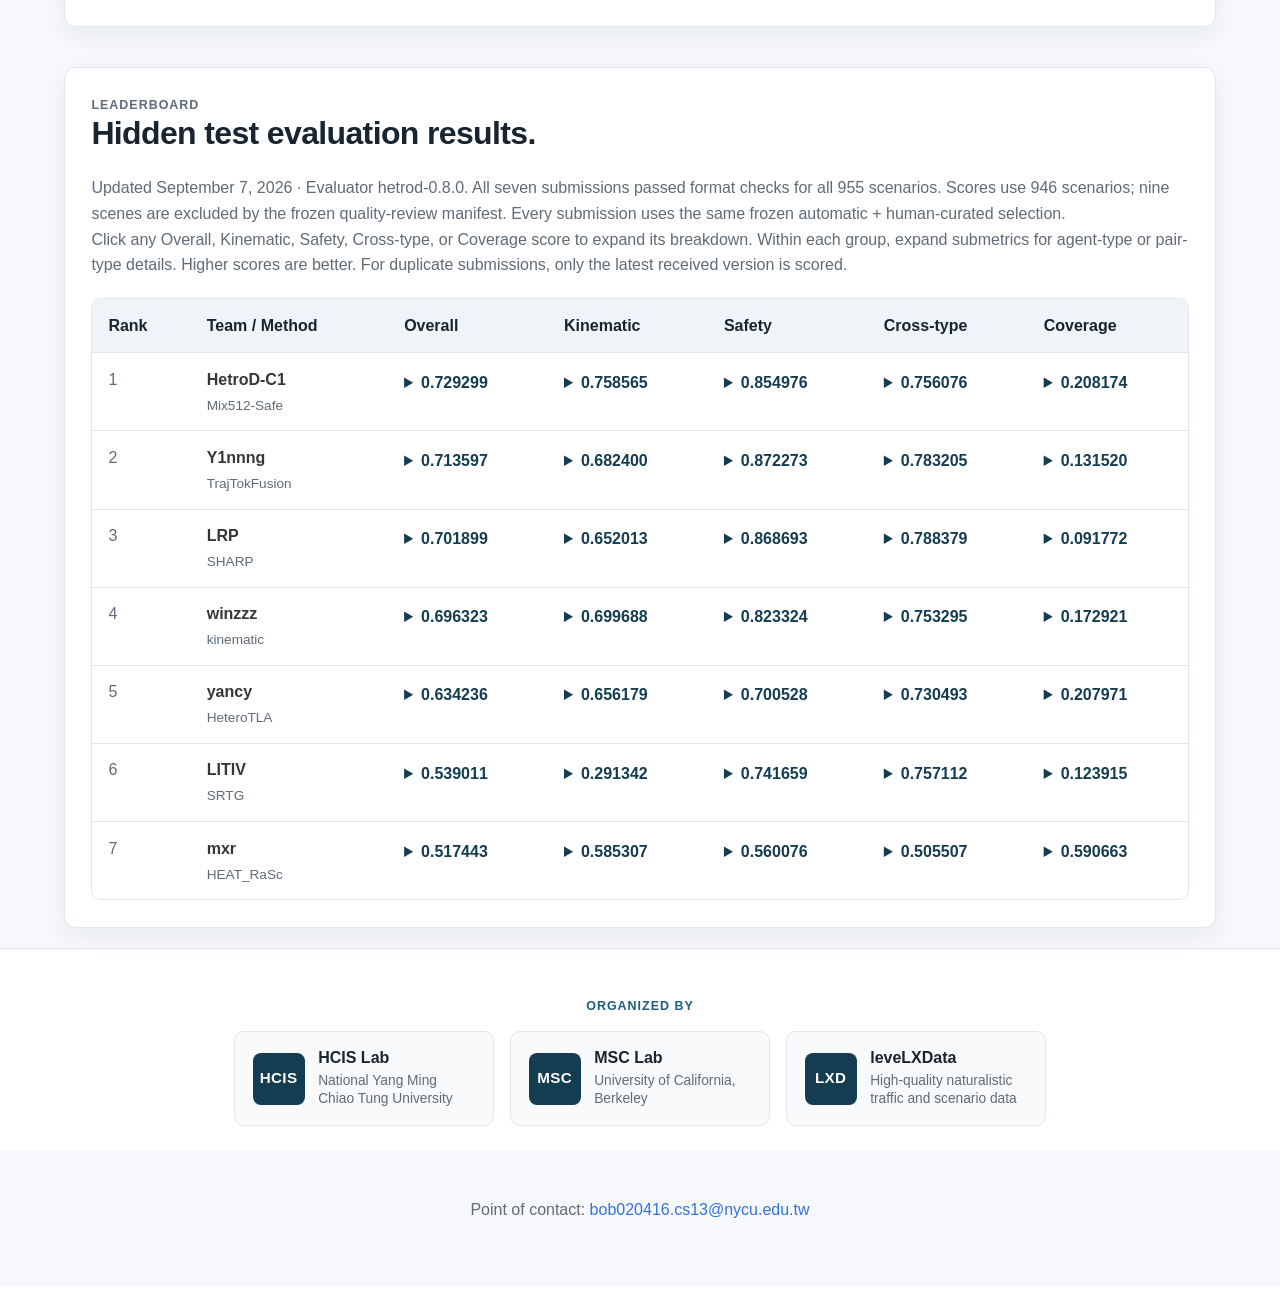
==== commit 1109f1aa: "Publish test leaderboard with nested metric breakdowns" ====
--- a/challenge.html
+++ b/challenge.html
@@ -391,6 +391,20 @@
       color: var(--ink);
       font-weight: 700;
     }
+
+    .leaderboard-preview td { vertical-align: top; font-variant-numeric: tabular-nums; }
+    .method-label { display: block; font-size: 0.85rem; margin-top: 0.25rem; }
+    .metric-breakdown > summary { cursor: pointer; color: var(--primary-dark); font-weight: 700; padding: 0.2rem 0; }
+    .metric-breakdown summary:focus-visible { outline: 3px solid var(--primary); outline-offset: 3px; }
+    .metric-detail-content { width: 310px; white-space: normal; padding: 1rem 0; }
+    .metric-detail-content h3 { color: var(--ink); font-weight: 800; margin-bottom: 0.5rem; }
+    .breakdown-note { font-size: 0.8rem; line-height: 1.5; margin: 0.6rem 0; }
+    .metric-subdetail { border-top: 1px solid var(--line); padding: 0.65rem 0; }
+    .metric-subdetail > summary { cursor: pointer; white-space: normal; font-size: 0.88rem; }
+    .metric-subdetail strong { display: inline-block; margin-left: 0.35rem; }
+    .metric-detail-scroll { overflow-x: auto; }
+    .leaderboard-preview .metric-detail-table { min-width: 0; width: 100%; font-size: 0.8rem; margin-top: 0.6rem; }
+    .leaderboard-preview .metric-detail-table th, .leaderboard-preview .metric-detail-table td { padding: 0.45rem; white-space: normal; }
 
     .status-note {
       border-left: 4px solid var(--primary);
@@ -843,68 +857,20 @@
     </section>
 
     <section id="leaderboard" class="section-wrap">
-      <div class="container is-max-widescreen">
-        <div class="content-card">
-          <p class="section-kicker">Leaderboard</p>
-          <h2 class="title is-3">Placeholder leaderboard for hidden test evaluation.</h2>
-          <p>
-            Official rankings will report only the overall score and four major metric groups.
-          </p>
-          <div class="leaderboard-preview">
-            <table>
-              <thead>
-                <tr>
-                  <th>Rank</th>
-                  <th>Team</th>
-                  <th>Overall</th>
-                  <th>Kinematic</th>
-                  <th>Safety</th>
-                  <th>Cross-type</th>
-                  <th>Coverage</th>
-                </tr>
-              </thead>
-              <tbody>
-                <tr class="oracle-row">
-                  <td>Oracle</td>
-                  <td>GT Reference</td>
-                  <td>0.900</td>
-                  <td>1.000</td>
-                  <td>1.000</td>
-                  <td>1.000</td>
-                  <td>0.000</td>
-                </tr>
-                <tr>
-                  <td>1</td>
-                  <td>Team Placeholder</td>
-                  <td>-</td>
-                  <td>-</td>
-                  <td>-</td>
-                  <td>-</td>
-                  <td>-</td>
-                </tr>
-                <tr>
-                  <td>2</td>
-                  <td>Team Placeholder</td>
-                  <td>-</td>
-                  <td>-</td>
-                  <td>-</td>
-                  <td>-</td>
-                  <td>-</td>
-                </tr>
-                <tr>
-                  <td>3</td>
-                  <td>Team Placeholder</td>
-                  <td>-</td>
-                  <td>-</td>
-                  <td>-</td>
-                  <td>-</td>
-                  <td>-</td>
-                </tr>
-              </tbody>
-            </table>
-          </div>
-        </div>
-      </div>
+      <div class="container is-max-widescreen"><div class="content-card">
+        <p class="section-kicker">Leaderboard</p>
+        <h2 class="title is-3">Hidden test evaluation results.</h2>
+        <p>Updated September 7, 2026 · Evaluator hetrod-0.8.0. All seven submissions passed format checks for all 955 scenarios. Scores use 946 scenarios; nine scenes are excluded by the frozen quality-review manifest. Every submission uses the same frozen automatic + human-curated selection.</p>
+        <p>Click any Overall, Kinematic, Safety, Cross-type, or Coverage score to expand its breakdown. Within each group, expand submetrics for agent-type or pair-type details. Higher scores are better. For duplicate submissions, only the latest received version is scored.</p>
+        <div class="leaderboard-preview"><table><caption class="is-sr-only">HetroD hidden test scores ranked by Overall, with expandable metric breakdowns</caption>
+        <thead><tr><th scope="col">Rank</th><th scope="col">Team / Method</th><th scope="col">Overall</th><th scope="col">Kinematic</th><th scope="col">Safety</th><th scope="col">Cross-type</th><th scope="col">Coverage</th></tr></thead><tbody><tr><td>1</td><td><strong>HetroD-C1</strong><span class="method-label">Mix512-Safe</span></td><td><details class="metric-breakdown"><summary aria-label="HetroD-C1 — Overall breakdown">0.729299</summary><div class="metric-detail-content"><h3>Overall</h3><div class="metric-detail-scroll"><table class="metric-detail-table"><thead><tr><th scope="col">Contribution</th><th scope="col">Weighted score</th></tr></thead><tbody><tr><td>Kinematic</td><td>0.227570</td></tr><tr><td>Safety</td><td>0.299241</td></tr><tr><td>Cross-type</td><td>0.189019</td></tr><tr><td>Coverage bonus</td><td>0.013469</td></tr></tbody></table></div><p class="breakdown-note">Overall is the sum of these contributions, averaged equally across locations.</p></div></details></td><td><details class="metric-breakdown"><summary aria-label="HetroD-C1 — Kinematic breakdown">0.758565</summary><div class="metric-detail-content"><h3>Kinematic</h3><p class="breakdown-note">Pooled diagnostic details below; official group scores use equal-weight location averaging. These details need not average to the group score.</p><details class="metric-subdetail"><summary>Linear speed <strong>0.720818</strong></summary><div class="metric-detail-scroll"><table class="metric-detail-table"><thead><tr><th scope="col">Agent type</th><th scope="col">Score</th></tr></thead><tbody><tr><td>Vehicle</td><td>0.637761</td></tr><tr><td>Two-wheeler</td><td>0.619756</td></tr><tr><td>Pedestrian</td><td>0.904936</td></tr></tbody></table></div></details><details class="metric-subdetail"><summary>Linear acceleration <strong>0.687767</strong></summary><div class="metric-detail-scroll"><table class="metric-detail-table"><thead><tr><th scope="col">Agent type</th><th scope="col">Score</th></tr></thead><tbody><tr><td>Vehicle</td><td>0.637738</td></tr><tr><td>Two-wheeler</td><td>0.583008</td></tr><tr><td>Pedestrian</td><td>0.842556</td></tr></tbody></table></div></details><details class="metric-subdetail"><summary>Angular speed <strong>0.693512</strong></summary><div class="metric-detail-scroll"><table class="metric-detail-table"><thead><tr><th scope="col">Agent type</th><th scope="col">Score</th></tr></thead><tbody><tr><td>Vehicle</td><td>0.710366</td></tr><tr><td>Two-wheeler</td><td>0.722116</td></tr><tr><td>Pedestrian</td><td>0.648053</td></tr></tbody></table></div></details><details class="metric-subdetail"><summary>Angular acceleration <strong>0.849693</strong></summary><div class="metric-detail-scroll"><table class="metric-detail-table"><thead><tr><th scope="col">Agent type</th><th scope="col">Score</th></tr></thead><tbody><tr><td>Vehicle</td><td>0.896951</td></tr><tr><td>Two-wheeler</td><td>0.833849</td></tr><tr><td>Pedestrian</td><td>0.818280</td></tr></tbody></table></div></details><details class="metric-subdetail"><summary>By location</summary><div class="metric-detail-scroll"><table class="metric-detail-table"><thead><tr><th scope="col">Location ID</th><th scope="col">Score</th></tr></thead><tbody><tr><td>loc0</td><td>0.737156</td></tr><tr><td>loc1</td><td>0.777656</td></tr><tr><td>loc2</td><td>0.713613</td></tr><tr><td>loc3</td><td>0.777558</td></tr><tr><td>loc4</td><td>0.770229</td></tr><tr><td>loc5</td><td>0.775179</td></tr></tbody></table></div></details></div></details></td><td><details class="metric-breakdown"><summary aria-label="HetroD-C1 — Safety breakdown">0.854976</summary><div class="metric-detail-content"><h3>Safety</h3><p class="breakdown-note">Pooled diagnostic details below; official group scores use equal-weight location averaging. These details need not average to the group score.</p><details class="metric-subdetail"><summary>Collision <strong>0.762685</strong></summary><div class="metric-detail-scroll"><table class="metric-detail-table"><thead><tr><th scope="col">Agent type</th><th scope="col">Score</th></tr></thead><tbody><tr><td>Vehicle</td><td>0.779377</td></tr><tr><td>Two-wheeler</td><td>0.732657</td></tr><tr><td>Pedestrian</td><td>0.612417</td></tr></tbody></table></div></details><details class="metric-subdetail"><summary>Valid region <strong>0.947266</strong></summary><div class="metric-detail-scroll"><table class="metric-detail-table"><thead><tr><th scope="col">Agent type</th><th scope="col">Score</th></tr></thead><tbody><tr><td>Vehicle</td><td>0.981720</td></tr><tr><td>Two-wheeler</td><td>0.965210</td></tr><tr><td>Pedestrian</td><td>0.893973</td></tr></tbody></table></div></details><details class="metric-subdetail"><summary>By location</summary><div class="metric-detail-scroll"><table class="metric-detail-table"><thead><tr><th scope="col">Location ID</th><th scope="col">Score</th></tr></thead><tbody><tr><td>loc0</td><td>0.855637</td></tr><tr><td>loc1</td><td>0.871350</td></tr><tr><td>loc2</td><td>0.803746</td></tr><tr><td>loc3</td><td>0.823272</td></tr><tr><td>loc4</td><td>0.942600</td></tr><tr><td>loc5</td><td>0.833247</td></tr></tbody></table></div></details></div></details></td><td><details class="metric-breakdown"><summary aria-label="HetroD-C1 — Cross-type breakdown">0.756076</summary><div class="metric-detail-content"><h3>Cross-type</h3><p class="breakdown-note">Pooled diagnostic details below; official group scores use equal-weight location averaging. These details need not average to the group score.</p><div class="metric-detail-scroll"><table class="metric-detail-table"><thead><tr><th scope="col">Submetric</th><th scope="col">Score</th></tr></thead><tbody><tr><td>Distance proximity to GT</td><td>0.736843</td></tr><tr><td>Time-to-proximity to GT</td><td>0.735215</td></tr></tbody></table></div><details class="metric-subdetail"><summary>Vehicle–pedestrian <strong>0.709868</strong></summary><div class="metric-detail-scroll"><table class="metric-detail-table"><thead><tr><th scope="col">Submetric</th><th scope="col">Score</th></tr></thead><tbody><tr><td>Distance proximity to GT</td><td>0.714114</td></tr><tr><td>Time-to-proximity to GT</td><td>0.705622</td></tr></tbody></table></div></details><details class="metric-subdetail"><summary>Vehicle–two-wheeler <strong>0.742133</strong></summary><div class="metric-detail-scroll"><table class="metric-detail-table"><thead><tr><th scope="col">Submetric</th><th scope="col">Score</th></tr></thead><tbody><tr><td>Distance proximity to GT</td><td>0.742676</td></tr><tr><td>Time-to-proximity to GT</td><td>0.741590</td></tr></tbody></table></div></details><details class="metric-subdetail"><summary>Pedestrian–two-wheeler <strong>0.756086</strong></summary><div class="metric-detail-scroll"><table class="metric-detail-table"><thead><tr><th scope="col">Submetric</th><th scope="col">Score</th></tr></thead><tbody><tr><td>Distance proximity to GT</td><td>0.753739</td></tr><tr><td>Time-to-proximity to GT</td><td>0.758433</td></tr></tbody></table></div></details><details class="metric-subdetail"><summary>By location</summary><div class="metric-detail-scroll"><table class="metric-detail-table"><thead><tr><th scope="col">Location ID</th><th scope="col">Score</th></tr></thead><tbody><tr><td>loc0</td><td>0.781205</td></tr><tr><td>loc1</td><td>0.767482</td></tr><tr><td>loc2</td><td>0.723560</td></tr><tr><td>loc3</td><td>0.690271</td></tr><tr><td>loc4</td><td>0.795847</td></tr><tr><td>loc5</td><td>0.778091</td></tr></tbody></table></div></details></div></details></td><td><details class="metric-breakdown"><summary aria-label="HetroD-C1 — Coverage breakdown">0.208174</summary><div class="metric-detail-content"><h3>Coverage</h3><p class="breakdown-note">Pooled diagnostic details below; official group scores use equal-weight location averaging. These details need not average to the group score.</p><div class="metric-detail-scroll"><table class="metric-detail-table"><thead><tr><th scope="col">Agent type</th><th scope="col">Score</th></tr></thead><tbody><tr><td>Vehicle</td><td>0.144115</td></tr><tr><td>Two-wheeler</td><td>0.306314</td></tr><tr><td>Pedestrian</td><td>0.185718</td></tr></tbody></table></div><p class="breakdown-note">Coverage is the raw diversity score. Its contribution to Overall is quality-gated.</p><details class="metric-subdetail"><summary>By location</summary><div class="metric-detail-scroll"><table class="metric-detail-table"><thead><tr><th scope="col">Location ID</th><th scope="col">Score</th></tr></thead><tbody><tr><td>loc0</td><td>0.244790</td></tr><tr><td>loc1</td><td>0.199431</td></tr><tr><td>loc2</td><td>0.226549</td></tr><tr><td>loc3</td><td>0.180699</td></tr><tr><td>loc4</td><td>0.201863</td></tr><tr><td>loc5</td><td>0.195712</td></tr></tbody></table></div></details></div></details></td></tr>
+<tr><td>2</td><td><strong>Y1nnng</strong><span class="method-label">TrajTokFusion</span></td><td><details class="metric-breakdown"><summary aria-label="Y1nnng — Overall breakdown">0.713597</summary><div class="metric-detail-content"><h3>Overall</h3><div class="metric-detail-scroll"><table class="metric-detail-table"><thead><tr><th scope="col">Contribution</th><th scope="col">Weighted score</th></tr></thead><tbody><tr><td>Kinematic</td><td>0.204720</td></tr><tr><td>Safety</td><td>0.305295</td></tr><tr><td>Cross-type</td><td>0.195801</td></tr><tr><td>Coverage bonus</td><td>0.007780</td></tr></tbody></table></div><p class="breakdown-note">Overall is the sum of these contributions, averaged equally across locations.</p></div></details></td><td><details class="metric-breakdown"><summary aria-label="Y1nnng — Kinematic breakdown">0.682400</summary><div class="metric-detail-content"><h3>Kinematic</h3><p class="breakdown-note">Pooled diagnostic details below; official group scores use equal-weight location averaging. These details need not average to the group score.</p><details class="metric-subdetail"><summary>Linear speed <strong>0.678148</strong></summary><div class="metric-detail-scroll"><table class="metric-detail-table"><thead><tr><th scope="col">Agent type</th><th scope="col">Score</th></tr></thead><tbody><tr><td>Vehicle</td><td>0.605392</td></tr><tr><td>Two-wheeler</td><td>0.533981</td></tr><tr><td>Pedestrian</td><td>0.895072</td></tr></tbody></table></div></details><details class="metric-subdetail"><summary>Linear acceleration <strong>0.603895</strong></summary><div class="metric-detail-scroll"><table class="metric-detail-table"><thead><tr><th scope="col">Agent type</th><th scope="col">Score</th></tr></thead><tbody><tr><td>Vehicle</td><td>0.566117</td></tr><tr><td>Two-wheeler</td><td>0.476649</td></tr><tr><td>Pedestrian</td><td>0.768917</td></tr></tbody></table></div></details><details class="metric-subdetail"><summary>Angular speed <strong>0.603957</strong></summary><div class="metric-detail-scroll"><table class="metric-detail-table"><thead><tr><th scope="col">Agent type</th><th scope="col">Score</th></tr></thead><tbody><tr><td>Vehicle</td><td>0.693290</td></tr><tr><td>Two-wheeler</td><td>0.594418</td></tr><tr><td>Pedestrian</td><td>0.524163</td></tr></tbody></table></div></details><details class="metric-subdetail"><summary>Angular acceleration <strong>0.813419</strong></summary><div class="metric-detail-scroll"><table class="metric-detail-table"><thead><tr><th scope="col">Agent type</th><th scope="col">Score</th></tr></thead><tbody><tr><td>Vehicle</td><td>0.907433</td></tr><tr><td>Two-wheeler</td><td>0.765177</td></tr><tr><td>Pedestrian</td><td>0.767646</td></tr></tbody></table></div></details><details class="metric-subdetail"><summary>By location</summary><div class="metric-detail-scroll"><table class="metric-detail-table"><thead><tr><th scope="col">Location ID</th><th scope="col">Score</th></tr></thead><tbody><tr><td>loc0</td><td>0.690182</td></tr><tr><td>loc1</td><td>0.685740</td></tr><tr><td>loc2</td><td>0.668912</td></tr><tr><td>loc3</td><td>0.740061</td></tr><tr><td>loc4</td><td>0.663723</td></tr><tr><td>loc5</td><td>0.645783</td></tr></tbody></table></div></details></div></details></td><td><details class="metric-breakdown"><summary aria-label="Y1nnng — Safety breakdown">0.872273</summary><div class="metric-detail-content"><h3>Safety</h3><p class="breakdown-note">Pooled diagnostic details below; official group scores use equal-weight location averaging. These details need not average to the group score.</p><details class="metric-subdetail"><summary>Collision <strong>0.768479</strong></summary><div class="metric-detail-scroll"><table class="metric-detail-table"><thead><tr><th scope="col">Agent type</th><th scope="col">Score</th></tr></thead><tbody><tr><td>Vehicle</td><td>0.763831</td></tr><tr><td>Two-wheeler</td><td>0.745157</td></tr><tr><td>Pedestrian</td><td>0.598220</td></tr></tbody></table></div></details><details class="metric-subdetail"><summary>Valid region <strong>0.976067</strong></summary><div class="metric-detail-scroll"><table class="metric-detail-table"><thead><tr><th scope="col">Agent type</th><th scope="col">Score</th></tr></thead><tbody><tr><td>Vehicle</td><td>0.990994</td></tr><tr><td>Two-wheeler</td><td>0.982554</td></tr><tr><td>Pedestrian</td><td>0.936606</td></tr></tbody></table></div></details><details class="metric-subdetail"><summary>By location</summary><div class="metric-detail-scroll"><table class="metric-detail-table"><thead><tr><th scope="col">Location ID</th><th scope="col">Score</th></tr></thead><tbody><tr><td>loc0</td><td>0.924884</td></tr><tr><td>loc1</td><td>0.883138</td></tr><tr><td>loc2</td><td>0.796638</td></tr><tr><td>loc3</td><td>0.833127</td></tr><tr><td>loc4</td><td>0.939200</td></tr><tr><td>loc5</td><td>0.856649</td></tr></tbody></table></div></details></div></details></td><td><details class="metric-breakdown"><summary aria-label="Y1nnng — Cross-type breakdown">0.783205</summary><div class="metric-detail-content"><h3>Cross-type</h3><p class="breakdown-note">Pooled diagnostic details below; official group scores use equal-weight location averaging. These details need not average to the group score.</p><div class="metric-detail-scroll"><table class="metric-detail-table"><thead><tr><th scope="col">Submetric</th><th scope="col">Score</th></tr></thead><tbody><tr><td>Distance proximity to GT</td><td>0.763122</td></tr><tr><td>Time-to-proximity to GT</td><td>0.760972</td></tr></tbody></table></div><details class="metric-subdetail"><summary>Vehicle–pedestrian <strong>0.745140</strong></summary><div class="metric-detail-scroll"><table class="metric-detail-table"><thead><tr><th scope="col">Submetric</th><th scope="col">Score</th></tr></thead><tbody><tr><td>Distance proximity to GT</td><td>0.752067</td></tr><tr><td>Time-to-proximity to GT</td><td>0.738213</td></tr></tbody></table></div></details><details class="metric-subdetail"><summary>Vehicle–two-wheeler <strong>0.770724</strong></summary><div class="metric-detail-scroll"><table class="metric-detail-table"><thead><tr><th scope="col">Submetric</th><th scope="col">Score</th></tr></thead><tbody><tr><td>Distance proximity to GT</td><td>0.773912</td></tr><tr><td>Time-to-proximity to GT</td><td>0.767535</td></tr></tbody></table></div></details><details class="metric-subdetail"><summary>Pedestrian–two-wheeler <strong>0.770278</strong></summary><div class="metric-detail-scroll"><table class="metric-detail-table"><thead><tr><th scope="col">Submetric</th><th scope="col">Score</th></tr></thead><tbody><tr><td>Distance proximity to GT</td><td>0.763388</td></tr><tr><td>Time-to-proximity to GT</td><td>0.777169</td></tr></tbody></table></div></details><details class="metric-subdetail"><summary>By location</summary><div class="metric-detail-scroll"><table class="metric-detail-table"><thead><tr><th scope="col">Location ID</th><th scope="col">Score</th></tr></thead><tbody><tr><td>loc0</td><td>0.781645</td></tr><tr><td>loc1</td><td>0.813513</td></tr><tr><td>loc2</td><td>0.744093</td></tr><tr><td>loc3</td><td>0.788375</td></tr><tr><td>loc4</td><td>0.815139</td></tr><tr><td>loc5</td><td>0.756468</td></tr></tbody></table></div></details></div></details></td><td><details class="metric-breakdown"><summary aria-label="Y1nnng — Coverage breakdown">0.131520</summary><div class="metric-detail-content"><h3>Coverage</h3><p class="breakdown-note">Pooled diagnostic details below; official group scores use equal-weight location averaging. These details need not average to the group score.</p><div class="metric-detail-scroll"><table class="metric-detail-table"><thead><tr><th scope="col">Agent type</th><th scope="col">Score</th></tr></thead><tbody><tr><td>Vehicle</td><td>0.102799</td></tr><tr><td>Two-wheeler</td><td>0.193987</td></tr><tr><td>Pedestrian</td><td>0.121768</td></tr></tbody></table></div><p class="breakdown-note">Coverage is the raw diversity score. Its contribution to Overall is quality-gated.</p><details class="metric-subdetail"><summary>By location</summary><div class="metric-detail-scroll"><table class="metric-detail-table"><thead><tr><th scope="col">Location ID</th><th scope="col">Score</th></tr></thead><tbody><tr><td>loc0</td><td>0.118979</td></tr><tr><td>loc1</td><td>0.131638</td></tr><tr><td>loc2</td><td>0.165206</td></tr><tr><td>loc3</td><td>0.128707</td></tr><tr><td>loc4</td><td>0.120518</td></tr><tr><td>loc5</td><td>0.124069</td></tr></tbody></table></div></details></div></details></td></tr>
+<tr><td>3</td><td><strong>LRP</strong><span class="method-label">SHARP</span></td><td><details class="metric-breakdown"><summary aria-label="LRP — Overall breakdown">0.701899</summary><div class="metric-detail-content"><h3>Overall</h3><div class="metric-detail-scroll"><table class="metric-detail-table"><thead><tr><th scope="col">Contribution</th><th scope="col">Weighted score</th></tr></thead><tbody><tr><td>Kinematic</td><td>0.195604</td></tr><tr><td>Safety</td><td>0.304043</td></tr><tr><td>Cross-type</td><td>0.197095</td></tr><tr><td>Coverage bonus</td><td>0.005157</td></tr></tbody></table></div><p class="breakdown-note">Overall is the sum of these contributions, averaged equally across locations.</p></div></details></td><td><details class="metric-breakdown"><summary aria-label="LRP — Kinematic breakdown">0.652013</summary><div class="metric-detail-content"><h3>Kinematic</h3><p class="breakdown-note">Pooled diagnostic details below; official group scores use equal-weight location averaging. These details need not average to the group score.</p><details class="metric-subdetail"><summary>Linear speed <strong>0.671392</strong></summary><div class="metric-detail-scroll"><table class="metric-detail-table"><thead><tr><th scope="col">Agent type</th><th scope="col">Score</th></tr></thead><tbody><tr><td>Vehicle</td><td>0.575994</td></tr><tr><td>Two-wheeler</td><td>0.533173</td></tr><tr><td>Pedestrian</td><td>0.905009</td></tr></tbody></table></div></details><details class="metric-subdetail"><summary>Linear acceleration <strong>0.641153</strong></summary><div class="metric-detail-scroll"><table class="metric-detail-table"><thead><tr><th scope="col">Agent type</th><th scope="col">Score</th></tr></thead><tbody><tr><td>Vehicle</td><td>0.602643</td></tr><tr><td>Two-wheeler</td><td>0.583011</td></tr><tr><td>Pedestrian</td><td>0.737805</td></tr></tbody></table></div></details><details class="metric-subdetail"><summary>Angular speed <strong>0.466956</strong></summary><div class="metric-detail-scroll"><table class="metric-detail-table"><thead><tr><th scope="col">Agent type</th><th scope="col">Score</th></tr></thead><tbody><tr><td>Vehicle</td><td>0.693053</td></tr><tr><td>Two-wheeler</td><td>0.498487</td></tr><tr><td>Pedestrian</td><td>0.209329</td></tr></tbody></table></div></details><details class="metric-subdetail"><summary>Angular acceleration <strong>0.651677</strong></summary><div class="metric-detail-scroll"><table class="metric-detail-table"><thead><tr><th scope="col">Agent type</th><th scope="col">Score</th></tr></thead><tbody><tr><td>Vehicle</td><td>0.572380</td></tr><tr><td>Two-wheeler</td><td>0.741566</td></tr><tr><td>Pedestrian</td><td>0.641087</td></tr></tbody></table></div></details><details class="metric-subdetail"><summary>By location</summary><div class="metric-detail-scroll"><table class="metric-detail-table"><thead><tr><th scope="col">Location ID</th><th scope="col">Score</th></tr></thead><tbody><tr><td>loc0</td><td>0.730960</td></tr><tr><td>loc1</td><td>0.652209</td></tr><tr><td>loc2</td><td>0.549651</td></tr><tr><td>loc3</td><td>0.604364</td></tr><tr><td>loc4</td><td>0.714513</td></tr><tr><td>loc5</td><td>0.660384</td></tr></tbody></table></div></details></div></details></td><td><details class="metric-breakdown"><summary aria-label="LRP — Safety breakdown">0.868693</summary><div class="metric-detail-content"><h3>Safety</h3><p class="breakdown-note">Pooled diagnostic details below; official group scores use equal-weight location averaging. These details need not average to the group score.</p><details class="metric-subdetail"><summary>Collision <strong>0.765376</strong></summary><div class="metric-detail-scroll"><table class="metric-detail-table"><thead><tr><th scope="col">Agent type</th><th scope="col">Score</th></tr></thead><tbody><tr><td>Vehicle</td><td>0.812523</td></tr><tr><td>Two-wheeler</td><td>0.768117</td></tr><tr><td>Pedestrian</td><td>0.561548</td></tr></tbody></table></div></details><details class="metric-subdetail"><summary>Valid region <strong>0.972010</strong></summary><div class="metric-detail-scroll"><table class="metric-detail-table"><thead><tr><th scope="col">Agent type</th><th scope="col">Score</th></tr></thead><tbody><tr><td>Vehicle</td><td>0.993182</td></tr><tr><td>Two-wheeler</td><td>0.980308</td></tr><tr><td>Pedestrian</td><td>0.936680</td></tr></tbody></table></div></details><details class="metric-subdetail"><summary>By location</summary><div class="metric-detail-scroll"><table class="metric-detail-table"><thead><tr><th scope="col">Location ID</th><th scope="col">Score</th></tr></thead><tbody><tr><td>loc0</td><td>0.919905</td></tr><tr><td>loc1</td><td>0.867698</td></tr><tr><td>loc2</td><td>0.818999</td></tr><tr><td>loc3</td><td>0.844149</td></tr><tr><td>loc4</td><td>0.917320</td></tr><tr><td>loc5</td><td>0.844087</td></tr></tbody></table></div></details></div></details></td><td><details class="metric-breakdown"><summary aria-label="LRP — Cross-type breakdown">0.788379</summary><div class="metric-detail-content"><h3>Cross-type</h3><p class="breakdown-note">Pooled diagnostic details below; official group scores use equal-weight location averaging. These details need not average to the group score.</p><div class="metric-detail-scroll"><table class="metric-detail-table"><thead><tr><th scope="col">Submetric</th><th scope="col">Score</th></tr></thead><tbody><tr><td>Distance proximity to GT</td><td>0.782603</td></tr><tr><td>Time-to-proximity to GT</td><td>0.778535</td></tr></tbody></table></div><details class="metric-subdetail"><summary>Vehicle–pedestrian <strong>0.762706</strong></summary><div class="metric-detail-scroll"><table class="metric-detail-table"><thead><tr><th scope="col">Submetric</th><th scope="col">Score</th></tr></thead><tbody><tr><td>Distance proximity to GT</td><td>0.775496</td></tr><tr><td>Time-to-proximity to GT</td><td>0.749915</td></tr></tbody></table></div></details><details class="metric-subdetail"><summary>Vehicle–two-wheeler <strong>0.786832</strong></summary><div class="metric-detail-scroll"><table class="metric-detail-table"><thead><tr><th scope="col">Submetric</th><th scope="col">Score</th></tr></thead><tbody><tr><td>Distance proximity to GT</td><td>0.793109</td></tr><tr><td>Time-to-proximity to GT</td><td>0.780556</td></tr></tbody></table></div></details><details class="metric-subdetail"><summary>Pedestrian–two-wheeler <strong>0.792168</strong></summary><div class="metric-detail-scroll"><table class="metric-detail-table"><thead><tr><th scope="col">Submetric</th><th scope="col">Score</th></tr></thead><tbody><tr><td>Distance proximity to GT</td><td>0.779204</td></tr><tr><td>Time-to-proximity to GT</td><td>0.805133</td></tr></tbody></table></div></details><details class="metric-subdetail"><summary>By location</summary><div class="metric-detail-scroll"><table class="metric-detail-table"><thead><tr><th scope="col">Location ID</th><th scope="col">Score</th></tr></thead><tbody><tr><td>loc0</td><td>0.760121</td></tr><tr><td>loc1</td><td>0.801737</td></tr><tr><td>loc2</td><td>0.781092</td></tr><tr><td>loc3</td><td>0.735829</td></tr><tr><td>loc4</td><td>0.859694</td></tr><tr><td>loc5</td><td>0.791799</td></tr></tbody></table></div></details></div></details></td><td><details class="metric-breakdown"><summary aria-label="LRP — Coverage breakdown">0.091772</summary><div class="metric-detail-content"><h3>Coverage</h3><p class="breakdown-note">Pooled diagnostic details below; official group scores use equal-weight location averaging. These details need not average to the group score.</p><div class="metric-detail-scroll"><table class="metric-detail-table"><thead><tr><th scope="col">Agent type</th><th scope="col">Score</th></tr></thead><tbody><tr><td>Vehicle</td><td>0.074470</td></tr><tr><td>Two-wheeler</td><td>0.154210</td></tr><tr><td>Pedestrian</td><td>0.056388</td></tr></tbody></table></div><p class="breakdown-note">Coverage is the raw diversity score. Its contribution to Overall is quality-gated.</p><details class="metric-subdetail"><summary>By location</summary><div class="metric-detail-scroll"><table class="metric-detail-table"><thead><tr><th scope="col">Location ID</th><th scope="col">Score</th></tr></thead><tbody><tr><td>loc0</td><td>0.073472</td></tr><tr><td>loc1</td><td>0.097988</td></tr><tr><td>loc2</td><td>0.104235</td></tr><tr><td>loc3</td><td>0.094285</td></tr><tr><td>loc4</td><td>0.090417</td></tr><tr><td>loc5</td><td>0.090239</td></tr></tbody></table></div></details></div></details></td></tr>
+<tr><td>4</td><td><strong>winzzz</strong><span class="method-label">kinematic</span></td><td><details class="metric-breakdown"><summary aria-label="winzzz — Overall breakdown">0.696323</summary><div class="metric-detail-content"><h3>Overall</h3><div class="metric-detail-scroll"><table class="metric-detail-table"><thead><tr><th scope="col">Contribution</th><th scope="col">Weighted score</th></tr></thead><tbody><tr><td>Kinematic</td><td>0.209906</td></tr><tr><td>Safety</td><td>0.288163</td></tr><tr><td>Cross-type</td><td>0.188324</td></tr><tr><td>Coverage bonus</td><td>0.009930</td></tr></tbody></table></div><p class="breakdown-note">Overall is the sum of these contributions, averaged equally across locations.</p></div></details></td><td><details class="metric-breakdown"><summary aria-label="winzzz — Kinematic breakdown">0.699688</summary><div class="metric-detail-content"><h3>Kinematic</h3><p class="breakdown-note">Pooled diagnostic details below; official group scores use equal-weight location averaging. These details need not average to the group score.</p><details class="metric-subdetail"><summary>Linear speed <strong>0.640487</strong></summary><div class="metric-detail-scroll"><table class="metric-detail-table"><thead><tr><th scope="col">Agent type</th><th scope="col">Score</th></tr></thead><tbody><tr><td>Vehicle</td><td>0.523636</td></tr><tr><td>Two-wheeler</td><td>0.509090</td></tr><tr><td>Pedestrian</td><td>0.888735</td></tr></tbody></table></div></details><details class="metric-subdetail"><summary>Linear acceleration <strong>0.721972</strong></summary><div class="metric-detail-scroll"><table class="metric-detail-table"><thead><tr><th scope="col">Agent type</th><th scope="col">Score</th></tr></thead><tbody><tr><td>Vehicle</td><td>0.669585</td></tr><tr><td>Two-wheeler</td><td>0.637184</td></tr><tr><td>Pedestrian</td><td>0.859146</td></tr></tbody></table></div></details><details class="metric-subdetail"><summary>Angular speed <strong>0.524925</strong></summary><div class="metric-detail-scroll"><table class="metric-detail-table"><thead><tr><th scope="col">Agent type</th><th scope="col">Score</th></tr></thead><tbody><tr><td>Vehicle</td><td>0.493301</td></tr><tr><td>Two-wheeler</td><td>0.581238</td></tr><tr><td>Pedestrian</td><td>0.500237</td></tr></tbody></table></div></details><details class="metric-subdetail"><summary>Angular acceleration <strong>0.787280</strong></summary><div class="metric-detail-scroll"><table class="metric-detail-table"><thead><tr><th scope="col">Agent type</th><th scope="col">Score</th></tr></thead><tbody><tr><td>Vehicle</td><td>0.891076</td></tr><tr><td>Two-wheeler</td><td>0.762096</td></tr><tr><td>Pedestrian</td><td>0.708667</td></tr></tbody></table></div></details><details class="metric-subdetail"><summary>By location</summary><div class="metric-detail-scroll"><table class="metric-detail-table"><thead><tr><th scope="col">Location ID</th><th scope="col">Score</th></tr></thead><tbody><tr><td>loc0</td><td>0.817325</td></tr><tr><td>loc1</td><td>0.668959</td></tr><tr><td>loc2</td><td>0.630020</td></tr><tr><td>loc3</td><td>0.651538</td></tr><tr><td>loc4</td><td>0.743791</td></tr><tr><td>loc5</td><td>0.686495</td></tr></tbody></table></div></details></div></details></td><td><details class="metric-breakdown"><summary aria-label="winzzz — Safety breakdown">0.823324</summary><div class="metric-detail-content"><h3>Safety</h3><p class="breakdown-note">Pooled diagnostic details below; official group scores use equal-weight location averaging. These details need not average to the group score.</p><details class="metric-subdetail"><summary>Collision <strong>0.744340</strong></summary><div class="metric-detail-scroll"><table class="metric-detail-table"><thead><tr><th scope="col">Agent type</th><th scope="col">Score</th></tr></thead><tbody><tr><td>Vehicle</td><td>0.701579</td></tr><tr><td>Two-wheeler</td><td>0.653846</td></tr><tr><td>Pedestrian</td><td>0.707285</td></tr></tbody></table></div></details><details class="metric-subdetail"><summary>Valid region <strong>0.902308</strong></summary><div class="metric-detail-scroll"><table class="metric-detail-table"><thead><tr><th scope="col">Agent type</th><th scope="col">Score</th></tr></thead><tbody><tr><td>Vehicle</td><td>0.931478</td></tr><tr><td>Two-wheeler</td><td>0.898006</td></tr><tr><td>Pedestrian</td><td>0.866684</td></tr></tbody></table></div></details><details class="metric-subdetail"><summary>By location</summary><div class="metric-detail-scroll"><table class="metric-detail-table"><thead><tr><th scope="col">Location ID</th><th scope="col">Score</th></tr></thead><tbody><tr><td>loc0</td><td>0.894615</td></tr><tr><td>loc1</td><td>0.808136</td></tr><tr><td>loc2</td><td>0.755445</td></tr><tr><td>loc3</td><td>0.773598</td></tr><tr><td>loc4</td><td>0.889505</td></tr><tr><td>loc5</td><td>0.818645</td></tr></tbody></table></div></details></div></details></td><td><details class="metric-breakdown"><summary aria-label="winzzz — Cross-type breakdown">0.753295</summary><div class="metric-detail-content"><h3>Cross-type</h3><p class="breakdown-note">Pooled diagnostic details below; official group scores use equal-weight location averaging. These details need not average to the group score.</p><div class="metric-detail-scroll"><table class="metric-detail-table"><thead><tr><th scope="col">Submetric</th><th scope="col">Score</th></tr></thead><tbody><tr><td>Distance proximity to GT</td><td>0.732814</td></tr><tr><td>Time-to-proximity to GT</td><td>0.757683</td></tr></tbody></table></div><details class="metric-subdetail"><summary>Vehicle–pedestrian <strong>0.733090</strong></summary><div class="metric-detail-scroll"><table class="metric-detail-table"><thead><tr><th scope="col">Submetric</th><th scope="col">Score</th></tr></thead><tbody><tr><td>Distance proximity to GT</td><td>0.735286</td></tr><tr><td>Time-to-proximity to GT</td><td>0.730893</td></tr></tbody></table></div></details><details class="metric-subdetail"><summary>Vehicle–two-wheeler <strong>0.742047</strong></summary><div class="metric-detail-scroll"><table class="metric-detail-table"><thead><tr><th scope="col">Submetric</th><th scope="col">Score</th></tr></thead><tbody><tr><td>Distance proximity to GT</td><td>0.728452</td></tr><tr><td>Time-to-proximity to GT</td><td>0.755642</td></tr></tbody></table></div></details><details class="metric-subdetail"><summary>Pedestrian–two-wheeler <strong>0.760610</strong></summary><div class="metric-detail-scroll"><table class="metric-detail-table"><thead><tr><th scope="col">Submetric</th><th scope="col">Score</th></tr></thead><tbody><tr><td>Distance proximity to GT</td><td>0.734704</td></tr><tr><td>Time-to-proximity to GT</td><td>0.786515</td></tr></tbody></table></div></details><details class="metric-subdetail"><summary>By location</summary><div class="metric-detail-scroll"><table class="metric-detail-table"><thead><tr><th scope="col">Location ID</th><th scope="col">Score</th></tr></thead><tbody><tr><td>loc0</td><td>0.760295</td></tr><tr><td>loc1</td><td>0.742283</td></tr><tr><td>loc2</td><td>0.748680</td></tr><tr><td>loc3</td><td>0.662079</td></tr><tr><td>loc4</td><td>0.826291</td></tr><tr><td>loc5</td><td>0.780139</td></tr></tbody></table></div></details></div></details></td><td><details class="metric-breakdown"><summary aria-label="winzzz — Coverage breakdown">0.172921</summary><div class="metric-detail-content"><h3>Coverage</h3><p class="breakdown-note">Pooled diagnostic details below; official group scores use equal-weight location averaging. These details need not average to the group score.</p><div class="metric-detail-scroll"><table class="metric-detail-table"><thead><tr><th scope="col">Agent type</th><th scope="col">Score</th></tr></thead><tbody><tr><td>Vehicle</td><td>0.133900</td></tr><tr><td>Two-wheeler</td><td>0.262529</td></tr><tr><td>Pedestrian</td><td>0.126880</td></tr></tbody></table></div><p class="breakdown-note">Coverage is the raw diversity score. Its contribution to Overall is quality-gated.</p><details class="metric-subdetail"><summary>By location</summary><div class="metric-detail-scroll"><table class="metric-detail-table"><thead><tr><th scope="col">Location ID</th><th scope="col">Score</th></tr></thead><tbody><tr><td>loc0</td><td>0.160827</td></tr><tr><td>loc1</td><td>0.191666</td></tr><tr><td>loc2</td><td>0.182933</td></tr><tr><td>loc3</td><td>0.176082</td></tr><tr><td>loc4</td><td>0.155922</td></tr><tr><td>loc5</td><td>0.170099</td></tr></tbody></table></div></details></div></details></td></tr>
+<tr><td>5</td><td><strong>yancy</strong><span class="method-label">HeteroTLA</span></td><td><details class="metric-breakdown"><summary aria-label="yancy — Overall breakdown">0.634236</summary><div class="metric-detail-content"><h3>Overall</h3><div class="metric-detail-scroll"><table class="metric-detail-table"><thead><tr><th scope="col">Contribution</th><th scope="col">Weighted score</th></tr></thead><tbody><tr><td>Kinematic</td><td>0.196854</td></tr><tr><td>Safety</td><td>0.245185</td></tr><tr><td>Cross-type</td><td>0.182623</td></tr><tr><td>Coverage bonus</td><td>0.009574</td></tr></tbody></table></div><p class="breakdown-note">Overall is the sum of these contributions, averaged equally across locations.</p></div></details></td><td><details class="metric-breakdown"><summary aria-label="yancy — Kinematic breakdown">0.656179</summary><div class="metric-detail-content"><h3>Kinematic</h3><p class="breakdown-note">Pooled diagnostic details below; official group scores use equal-weight location averaging. These details need not average to the group score.</p><details class="metric-subdetail"><summary>Linear speed <strong>0.656023</strong></summary><div class="metric-detail-scroll"><table class="metric-detail-table"><thead><tr><th scope="col">Agent type</th><th scope="col">Score</th></tr></thead><tbody><tr><td>Vehicle</td><td>0.564271</td></tr><tr><td>Two-wheeler</td><td>0.535495</td></tr><tr><td>Pedestrian</td><td>0.868305</td></tr></tbody></table></div></details><details class="metric-subdetail"><summary>Linear acceleration <strong>0.529845</strong></summary><div class="metric-detail-scroll"><table class="metric-detail-table"><thead><tr><th scope="col">Agent type</th><th scope="col">Score</th></tr></thead><tbody><tr><td>Vehicle</td><td>0.373018</td></tr><tr><td>Two-wheeler</td><td>0.412242</td></tr><tr><td>Pedestrian</td><td>0.804276</td></tr></tbody></table></div></details><details class="metric-subdetail"><summary>Angular speed <strong>0.481066</strong></summary><div class="metric-detail-scroll"><table class="metric-detail-table"><thead><tr><th scope="col">Agent type</th><th scope="col">Score</th></tr></thead><tbody><tr><td>Vehicle</td><td>0.507915</td></tr><tr><td>Two-wheeler</td><td>0.500142</td></tr><tr><td>Pedestrian</td><td>0.435141</td></tr></tbody></table></div></details><details class="metric-subdetail"><summary>Angular acceleration <strong>0.776374</strong></summary><div class="metric-detail-scroll"><table class="metric-detail-table"><thead><tr><th scope="col">Agent type</th><th scope="col">Score</th></tr></thead><tbody><tr><td>Vehicle</td><td>0.876822</td></tr><tr><td>Two-wheeler</td><td>0.748975</td></tr><tr><td>Pedestrian</td><td>0.703326</td></tr></tbody></table></div></details><details class="metric-subdetail"><summary>By location</summary><div class="metric-detail-scroll"><table class="metric-detail-table"><thead><tr><th scope="col">Location ID</th><th scope="col">Score</th></tr></thead><tbody><tr><td>loc0</td><td>0.721386</td></tr><tr><td>loc1</td><td>0.672058</td></tr><tr><td>loc2</td><td>0.556034</td></tr><tr><td>loc3</td><td>0.641053</td></tr><tr><td>loc4</td><td>0.691878</td></tr><tr><td>loc5</td><td>0.654667</td></tr></tbody></table></div></details></div></details></td><td><details class="metric-breakdown"><summary aria-label="yancy — Safety breakdown">0.700528</summary><div class="metric-detail-content"><h3>Safety</h3><p class="breakdown-note">Pooled diagnostic details below; official group scores use equal-weight location averaging. These details need not average to the group score.</p><details class="metric-subdetail"><summary>Collision <strong>0.523131</strong></summary><div class="metric-detail-scroll"><table class="metric-detail-table"><thead><tr><th scope="col">Agent type</th><th scope="col">Score</th></tr></thead><tbody><tr><td>Vehicle</td><td>0.433551</td></tr><tr><td>Two-wheeler</td><td>0.452861</td></tr><tr><td>Pedestrian</td><td>0.509437</td></tr></tbody></table></div></details><details class="metric-subdetail"><summary>Valid region <strong>0.877925</strong></summary><div class="metric-detail-scroll"><table class="metric-detail-table"><thead><tr><th scope="col">Agent type</th><th scope="col">Score</th></tr></thead><tbody><tr><td>Vehicle</td><td>0.903632</td></tr><tr><td>Two-wheeler</td><td>0.879895</td></tr><tr><td>Pedestrian</td><td>0.860044</td></tr></tbody></table></div></details><details class="metric-subdetail"><summary>By location</summary><div class="metric-detail-scroll"><table class="metric-detail-table"><thead><tr><th scope="col">Location ID</th><th scope="col">Score</th></tr></thead><tbody><tr><td>loc0</td><td>0.800147</td></tr><tr><td>loc1</td><td>0.631937</td></tr><tr><td>loc2</td><td>0.634100</td></tr><tr><td>loc3</td><td>0.672508</td></tr><tr><td>loc4</td><td>0.782609</td></tr><tr><td>loc5</td><td>0.681867</td></tr></tbody></table></div></details></div></details></td><td><details class="metric-breakdown"><summary aria-label="yancy — Cross-type breakdown">0.730493</summary><div class="metric-detail-content"><h3>Cross-type</h3><p class="breakdown-note">Pooled diagnostic details below; official group scores use equal-weight location averaging. These details need not average to the group score.</p><div class="metric-detail-scroll"><table class="metric-detail-table"><thead><tr><th scope="col">Submetric</th><th scope="col">Score</th></tr></thead><tbody><tr><td>Distance proximity to GT</td><td>0.717056</td></tr><tr><td>Time-to-proximity to GT</td><td>0.716107</td></tr></tbody></table></div><details class="metric-subdetail"><summary>Vehicle–pedestrian <strong>0.696937</strong></summary><div class="metric-detail-scroll"><table class="metric-detail-table"><thead><tr><th scope="col">Submetric</th><th scope="col">Score</th></tr></thead><tbody><tr><td>Distance proximity to GT</td><td>0.707154</td></tr><tr><td>Time-to-proximity to GT</td><td>0.686719</td></tr></tbody></table></div></details><details class="metric-subdetail"><summary>Vehicle–two-wheeler <strong>0.720779</strong></summary><div class="metric-detail-scroll"><table class="metric-detail-table"><thead><tr><th scope="col">Submetric</th><th scope="col">Score</th></tr></thead><tbody><tr><td>Distance proximity to GT</td><td>0.724152</td></tr><tr><td>Time-to-proximity to GT</td><td>0.717406</td></tr></tbody></table></div></details><details class="metric-subdetail"><summary>Pedestrian–two-wheeler <strong>0.732029</strong></summary><div class="metric-detail-scroll"><table class="metric-detail-table"><thead><tr><th scope="col">Submetric</th><th scope="col">Score</th></tr></thead><tbody><tr><td>Distance proximity to GT</td><td>0.719860</td></tr><tr><td>Time-to-proximity to GT</td><td>0.744198</td></tr></tbody></table></div></details><details class="metric-subdetail"><summary>By location</summary><div class="metric-detail-scroll"><table class="metric-detail-table"><thead><tr><th scope="col">Location ID</th><th scope="col">Score</th></tr></thead><tbody><tr><td>loc0</td><td>0.755560</td></tr><tr><td>loc1</td><td>0.726228</td></tr><tr><td>loc2</td><td>0.709527</td></tr><tr><td>loc3</td><td>0.673978</td></tr><tr><td>loc4</td><td>0.780138</td></tr><tr><td>loc5</td><td>0.737525</td></tr></tbody></table></div></details></div></details></td><td><details class="metric-breakdown"><summary aria-label="yancy — Coverage breakdown">0.207971</summary><div class="metric-detail-content"><h3>Coverage</h3><p class="breakdown-note">Pooled diagnostic details below; official group scores use equal-weight location averaging. These details need not average to the group score.</p><div class="metric-detail-scroll"><table class="metric-detail-table"><thead><tr><th scope="col">Agent type</th><th scope="col">Score</th></tr></thead><tbody><tr><td>Vehicle</td><td>0.143556</td></tr><tr><td>Two-wheeler</td><td>0.324759</td></tr><tr><td>Pedestrian</td><td>0.140958</td></tr></tbody></table></div><p class="breakdown-note">Coverage is the raw diversity score. Its contribution to Overall is quality-gated.</p><details class="metric-subdetail"><summary>By location</summary><div class="metric-detail-scroll"><table class="metric-detail-table"><thead><tr><th scope="col">Location ID</th><th scope="col">Score</th></tr></thead><tbody><tr><td>loc0</td><td>0.192387</td></tr><tr><td>loc1</td><td>0.223761</td></tr><tr><td>loc2</td><td>0.200678</td></tr><tr><td>loc3</td><td>0.223167</td></tr><tr><td>loc4</td><td>0.203382</td></tr><tr><td>loc5</td><td>0.204451</td></tr></tbody></table></div></details></div></details></td></tr>
+<tr><td>6</td><td><strong>LITIV</strong><span class="method-label">SRTG</span></td><td><details class="metric-breakdown"><summary aria-label="LITIV — Overall breakdown">0.539011</summary><div class="metric-detail-content"><h3>Overall</h3><div class="metric-detail-scroll"><table class="metric-detail-table"><thead><tr><th scope="col">Contribution</th><th scope="col">Weighted score</th></tr></thead><tbody><tr><td>Kinematic</td><td>0.087403</td></tr><tr><td>Safety</td><td>0.259581</td></tr><tr><td>Cross-type</td><td>0.189278</td></tr><tr><td>Coverage bonus</td><td>0.002750</td></tr></tbody></table></div><p class="breakdown-note">Overall is the sum of these contributions, averaged equally across locations.</p></div></details></td><td><details class="metric-breakdown"><summary aria-label="LITIV — Kinematic breakdown">0.291342</summary><div class="metric-detail-content"><h3>Kinematic</h3><p class="breakdown-note">Pooled diagnostic details below; official group scores use equal-weight location averaging. These details need not average to the group score.</p><details class="metric-subdetail"><summary>Linear speed <strong>0.441173</strong></summary><div class="metric-detail-scroll"><table class="metric-detail-table"><thead><tr><th scope="col">Agent type</th><th scope="col">Score</th></tr></thead><tbody><tr><td>Vehicle</td><td>0.215565</td></tr><tr><td>Two-wheeler</td><td>0.206732</td></tr><tr><td>Pedestrian</td><td>0.901223</td></tr></tbody></table></div></details><details class="metric-subdetail"><summary>Linear acceleration <strong>0.310153</strong></summary><div class="metric-detail-scroll"><table class="metric-detail-table"><thead><tr><th scope="col">Agent type</th><th scope="col">Score</th></tr></thead><tbody><tr><td>Vehicle</td><td>0.226738</td></tr><tr><td>Two-wheeler</td><td>0.163689</td></tr><tr><td>Pedestrian</td><td>0.540032</td></tr></tbody></table></div></details><details class="metric-subdetail"><summary>Angular speed <strong>0.069324</strong></summary><div class="metric-detail-scroll"><table class="metric-detail-table"><thead><tr><th scope="col">Agent type</th><th scope="col">Score</th></tr></thead><tbody><tr><td>Vehicle</td><td>0.128899</td></tr><tr><td>Two-wheeler</td><td>0.050853</td></tr><tr><td>Pedestrian</td><td>0.028221</td></tr></tbody></table></div></details><details class="metric-subdetail"><summary>Angular acceleration <strong>0.306804</strong></summary><div class="metric-detail-scroll"><table class="metric-detail-table"><thead><tr><th scope="col">Agent type</th><th scope="col">Score</th></tr></thead><tbody><tr><td>Vehicle</td><td>0.601303</td></tr><tr><td>Two-wheeler</td><td>0.121064</td></tr><tr><td>Pedestrian</td><td>0.198045</td></tr></tbody></table></div></details><details class="metric-subdetail"><summary>By location</summary><div class="metric-detail-scroll"><table class="metric-detail-table"><thead><tr><th scope="col">Location ID</th><th scope="col">Score</th></tr></thead><tbody><tr><td>loc0</td><td>0.388398</td></tr><tr><td>loc1</td><td>0.216948</td></tr><tr><td>loc2</td><td>0.319238</td></tr><tr><td>loc3</td><td>0.287738</td></tr><tr><td>loc4</td><td>0.304885</td></tr><tr><td>loc5</td><td>0.230846</td></tr></tbody></table></div></details></div></details></td><td><details class="metric-breakdown"><summary aria-label="LITIV — Safety breakdown">0.741659</summary><div class="metric-detail-content"><h3>Safety</h3><p class="breakdown-note">Pooled diagnostic details below; official group scores use equal-weight location averaging. These details need not average to the group score.</p><details class="metric-subdetail"><summary>Collision <strong>0.571469</strong></summary><div class="metric-detail-scroll"><table class="metric-detail-table"><thead><tr><th scope="col">Agent type</th><th scope="col">Score</th></tr></thead><tbody><tr><td>Vehicle</td><td>0.488560</td></tr><tr><td>Two-wheeler</td><td>0.490068</td></tr><tr><td>Pedestrian</td><td>0.527152</td></tr></tbody></table></div></details><details class="metric-subdetail"><summary>Valid region <strong>0.911849</strong></summary><div class="metric-detail-scroll"><table class="metric-detail-table"><thead><tr><th scope="col">Agent type</th><th scope="col">Score</th></tr></thead><tbody><tr><td>Vehicle</td><td>0.937965</td></tr><tr><td>Two-wheeler</td><td>0.922849</td></tr><tr><td>Pedestrian</td><td>0.878473</td></tr></tbody></table></div></details><details class="metric-subdetail"><summary>By location</summary><div class="metric-detail-scroll"><table class="metric-detail-table"><thead><tr><th scope="col">Location ID</th><th scope="col">Score</th></tr></thead><tbody><tr><td>loc0</td><td>0.838947</td></tr><tr><td>loc1</td><td>0.685470</td></tr><tr><td>loc2</td><td>0.662917</td></tr><tr><td>loc3</td><td>0.719667</td></tr><tr><td>loc4</td><td>0.821761</td></tr><tr><td>loc5</td><td>0.721193</td></tr></tbody></table></div></details></div></details></td><td><details class="metric-breakdown"><summary aria-label="LITIV — Cross-type breakdown">0.757112</summary><div class="metric-detail-content"><h3>Cross-type</h3><p class="breakdown-note">Pooled diagnostic details below; official group scores use equal-weight location averaging. These details need not average to the group score.</p><div class="metric-detail-scroll"><table class="metric-detail-table"><thead><tr><th scope="col">Submetric</th><th scope="col">Score</th></tr></thead><tbody><tr><td>Distance proximity to GT</td><td>0.741094</td></tr><tr><td>Time-to-proximity to GT</td><td>0.752596</td></tr></tbody></table></div><details class="metric-subdetail"><summary>Vehicle–pedestrian <strong>0.735582</strong></summary><div class="metric-detail-scroll"><table class="metric-detail-table"><thead><tr><th scope="col">Submetric</th><th scope="col">Score</th></tr></thead><tbody><tr><td>Distance proximity to GT</td><td>0.733154</td></tr><tr><td>Time-to-proximity to GT</td><td>0.738010</td></tr></tbody></table></div></details><details class="metric-subdetail"><summary>Vehicle–two-wheeler <strong>0.743903</strong></summary><div class="metric-detail-scroll"><table class="metric-detail-table"><thead><tr><th scope="col">Submetric</th><th scope="col">Score</th></tr></thead><tbody><tr><td>Distance proximity to GT</td><td>0.743320</td></tr><tr><td>Time-to-proximity to GT</td><td>0.744485</td></tr></tbody></table></div></details><details class="metric-subdetail"><summary>Pedestrian–two-wheeler <strong>0.761050</strong></summary><div class="metric-detail-scroll"><table class="metric-detail-table"><thead><tr><th scope="col">Submetric</th><th scope="col">Score</th></tr></thead><tbody><tr><td>Distance proximity to GT</td><td>0.746807</td></tr><tr><td>Time-to-proximity to GT</td><td>0.775293</td></tr></tbody></table></div></details><details class="metric-subdetail"><summary>By location</summary><div class="metric-detail-scroll"><table class="metric-detail-table"><thead><tr><th scope="col">Location ID</th><th scope="col">Score</th></tr></thead><tbody><tr><td>loc0</td><td>0.763398</td></tr><tr><td>loc1</td><td>0.755391</td></tr><tr><td>loc2</td><td>0.749018</td></tr><tr><td>loc3</td><td>0.668002</td></tr><tr><td>loc4</td><td>0.814427</td></tr><tr><td>loc5</td><td>0.792434</td></tr></tbody></table></div></details></div></details></td><td><details class="metric-breakdown"><summary aria-label="LITIV — Coverage breakdown">0.123915</summary><div class="metric-detail-content"><h3>Coverage</h3><p class="breakdown-note">Pooled diagnostic details below; official group scores use equal-weight location averaging. These details need not average to the group score.</p><div class="metric-detail-scroll"><table class="metric-detail-table"><thead><tr><th scope="col">Agent type</th><th scope="col">Score</th></tr></thead><tbody><tr><td>Vehicle</td><td>0.086781</td></tr><tr><td>Two-wheeler</td><td>0.183201</td></tr><tr><td>Pedestrian</td><td>0.101737</td></tr></tbody></table></div><p class="breakdown-note">Coverage is the raw diversity score. Its contribution to Overall is quality-gated.</p><details class="metric-subdetail"><summary>By location</summary><div class="metric-detail-scroll"><table class="metric-detail-table"><thead><tr><th scope="col">Location ID</th><th scope="col">Score</th></tr></thead><tbody><tr><td>loc0</td><td>0.141194</td></tr><tr><td>loc1</td><td>0.126950</td></tr><tr><td>loc2</td><td>0.134251</td></tr><tr><td>loc3</td><td>0.107735</td></tr><tr><td>loc4</td><td>0.125439</td></tr><tr><td>loc5</td><td>0.107922</td></tr></tbody></table></div></details></div></details></td></tr>
+<tr><td>7</td><td><strong>mxr</strong><span class="method-label">HEAT_RaSc</span></td><td><details class="metric-breakdown"><summary aria-label="mxr — Overall breakdown">0.517443</summary><div class="metric-detail-content"><h3>Overall</h3><div class="metric-detail-scroll"><table class="metric-detail-table"><thead><tr><th scope="col">Contribution</th><th scope="col">Weighted score</th></tr></thead><tbody><tr><td>Kinematic</td><td>0.175592</td></tr><tr><td>Safety</td><td>0.196027</td></tr><tr><td>Cross-type</td><td>0.126377</td></tr><tr><td>Coverage bonus</td><td>0.019448</td></tr></tbody></table></div><p class="breakdown-note">Overall is the sum of these contributions, averaged equally across locations.</p></div></details></td><td><details class="metric-breakdown"><summary aria-label="mxr — Kinematic breakdown">0.585307</summary><div class="metric-detail-content"><h3>Kinematic</h3><p class="breakdown-note">Pooled diagnostic details below; official group scores use equal-weight location averaging. These details need not average to the group score.</p><details class="metric-subdetail"><summary>Linear speed <strong>0.477569</strong></summary><div class="metric-detail-scroll"><table class="metric-detail-table"><thead><tr><th scope="col">Agent type</th><th scope="col">Score</th></tr></thead><tbody><tr><td>Vehicle</td><td>0.303233</td></tr><tr><td>Two-wheeler</td><td>0.335162</td></tr><tr><td>Pedestrian</td><td>0.794312</td></tr></tbody></table></div></details><details class="metric-subdetail"><summary>Linear acceleration <strong>0.452713</strong></summary><div class="metric-detail-scroll"><table class="metric-detail-table"><thead><tr><th scope="col">Agent type</th><th scope="col">Score</th></tr></thead><tbody><tr><td>Vehicle</td><td>0.448396</td></tr><tr><td>Two-wheeler</td><td>0.465842</td></tr><tr><td>Pedestrian</td><td>0.443902</td></tr></tbody></table></div></details><details class="metric-subdetail"><summary>Angular speed <strong>0.503354</strong></summary><div class="metric-detail-scroll"><table class="metric-detail-table"><thead><tr><th scope="col">Agent type</th><th scope="col">Score</th></tr></thead><tbody><tr><td>Vehicle</td><td>0.522353</td></tr><tr><td>Two-wheeler</td><td>0.566785</td></tr><tr><td>Pedestrian</td><td>0.420926</td></tr></tbody></table></div></details><details class="metric-subdetail"><summary>Angular acceleration <strong>0.736423</strong></summary><div class="metric-detail-scroll"><table class="metric-detail-table"><thead><tr><th scope="col">Agent type</th><th scope="col">Score</th></tr></thead><tbody><tr><td>Vehicle</td><td>0.697455</td></tr><tr><td>Two-wheeler</td><td>0.767654</td></tr><tr><td>Pedestrian</td><td>0.744160</td></tr></tbody></table></div></details><details class="metric-subdetail"><summary>By location</summary><div class="metric-detail-scroll"><table class="metric-detail-table"><thead><tr><th scope="col">Location ID</th><th scope="col">Score</th></tr></thead><tbody><tr><td>loc0</td><td>0.619870</td></tr><tr><td>loc1</td><td>0.644190</td></tr><tr><td>loc2</td><td>0.490715</td></tr><tr><td>loc3</td><td>0.553583</td></tr><tr><td>loc4</td><td>0.599412</td></tr><tr><td>loc5</td><td>0.604070</td></tr></tbody></table></div></details></div></details></td><td><details class="metric-breakdown"><summary aria-label="mxr — Safety breakdown">0.560076</summary><div class="metric-detail-content"><h3>Safety</h3><p class="breakdown-note">Pooled diagnostic details below; official group scores use equal-weight location averaging. These details need not average to the group score.</p><details class="metric-subdetail"><summary>Collision <strong>0.395708</strong></summary><div class="metric-detail-scroll"><table class="metric-detail-table"><thead><tr><th scope="col">Agent type</th><th scope="col">Score</th></tr></thead><tbody><tr><td>Vehicle</td><td>0.226715</td></tr><tr><td>Two-wheeler</td><td>0.315830</td></tr><tr><td>Pedestrian</td><td>0.529470</td></tr></tbody></table></div></details><details class="metric-subdetail"><summary>Valid region <strong>0.724443</strong></summary><div class="metric-detail-scroll"><table class="metric-detail-table"><thead><tr><th scope="col">Agent type</th><th scope="col">Score</th></tr></thead><tbody><tr><td>Vehicle</td><td>0.830868</td></tr><tr><td>Two-wheeler</td><td>0.818112</td></tr><tr><td>Pedestrian</td><td>0.534786</td></tr></tbody></table></div></details><details class="metric-subdetail"><summary>By location</summary><div class="metric-detail-scroll"><table class="metric-detail-table"><thead><tr><th scope="col">Location ID</th><th scope="col">Score</th></tr></thead><tbody><tr><td>loc0</td><td>0.590831</td></tr><tr><td>loc1</td><td>0.551830</td></tr><tr><td>loc2</td><td>0.499362</td></tr><tr><td>loc3</td><td>0.568683</td></tr><tr><td>loc4</td><td>0.596859</td></tr><tr><td>loc5</td><td>0.552890</td></tr></tbody></table></div></details></div></details></td><td><details class="metric-breakdown"><summary aria-label="mxr — Cross-type breakdown">0.505507</summary><div class="metric-detail-content"><h3>Cross-type</h3><p class="breakdown-note">Pooled diagnostic details below; official group scores use equal-weight location averaging. These details need not average to the group score.</p><div class="metric-detail-scroll"><table class="metric-detail-table"><thead><tr><th scope="col">Submetric</th><th scope="col">Score</th></tr></thead><tbody><tr><td>Distance proximity to GT</td><td>0.420998</td></tr><tr><td>Time-to-proximity to GT</td><td>0.542241</td></tr></tbody></table></div><details class="metric-subdetail"><summary>Vehicle–pedestrian <strong>0.453405</strong></summary><div class="metric-detail-scroll"><table class="metric-detail-table"><thead><tr><th scope="col">Submetric</th><th scope="col">Score</th></tr></thead><tbody><tr><td>Distance proximity to GT</td><td>0.398292</td></tr><tr><td>Time-to-proximity to GT</td><td>0.508517</td></tr></tbody></table></div></details><details class="metric-subdetail"><summary>Vehicle–two-wheeler <strong>0.511325</strong></summary><div class="metric-detail-scroll"><table class="metric-detail-table"><thead><tr><th scope="col">Submetric</th><th scope="col">Score</th></tr></thead><tbody><tr><td>Distance proximity to GT</td><td>0.450877</td></tr><tr><td>Time-to-proximity to GT</td><td>0.571773</td></tr></tbody></table></div></details><details class="metric-subdetail"><summary>Pedestrian–two-wheeler <strong>0.480129</strong></summary><div class="metric-detail-scroll"><table class="metric-detail-table"><thead><tr><th scope="col">Submetric</th><th scope="col">Score</th></tr></thead><tbody><tr><td>Distance proximity to GT</td><td>0.413826</td></tr><tr><td>Time-to-proximity to GT</td><td>0.546433</td></tr></tbody></table></div></details><details class="metric-subdetail"><summary>By location</summary><div class="metric-detail-scroll"><table class="metric-detail-table"><thead><tr><th scope="col">Location ID</th><th scope="col">Score</th></tr></thead><tbody><tr><td>loc0</td><td>0.585390</td></tr><tr><td>loc1</td><td>0.505885</td></tr><tr><td>loc2</td><td>0.469218</td></tr><tr><td>loc3</td><td>0.443963</td></tr><tr><td>loc4</td><td>0.507410</td></tr><tr><td>loc5</td><td>0.521174</td></tr></tbody></table></div></details></div></details></td><td><details class="metric-breakdown"><summary aria-label="mxr — Coverage breakdown">0.590663</summary><div class="metric-detail-content"><h3>Coverage</h3><p class="breakdown-note">Pooled diagnostic details below; official group scores use equal-weight location averaging. These details need not average to the group score.</p><div class="metric-detail-scroll"><table class="metric-detail-table"><thead><tr><th scope="col">Agent type</th><th scope="col">Score</th></tr></thead><tbody><tr><td>Vehicle</td><td>0.396093</td></tr><tr><td>Two-wheeler</td><td>0.683042</td></tr><tr><td>Pedestrian</td><td>0.686098</td></tr></tbody></table></div><p class="breakdown-note">Coverage is the raw diversity score. Its contribution to Overall is quality-gated.</p><details class="metric-subdetail"><summary>By location</summary><div class="metric-detail-scroll"><table class="metric-detail-table"><thead><tr><th scope="col">Location ID</th><th scope="col">Score</th></tr></thead><tbody><tr><td>loc0</td><td>0.617273</td></tr><tr><td>loc1</td><td>0.565162</td></tr><tr><td>loc2</td><td>0.597231</td></tr><tr><td>loc3</td><td>0.552557</td></tr><tr><td>loc4</td><td>0.625742</td></tr><tr><td>loc5</td><td>0.586011</td></tr></tbody></table></div></details></div></details></td></tr></tbody></table></div>
+      </div></div>
     </section>
   </main>
 
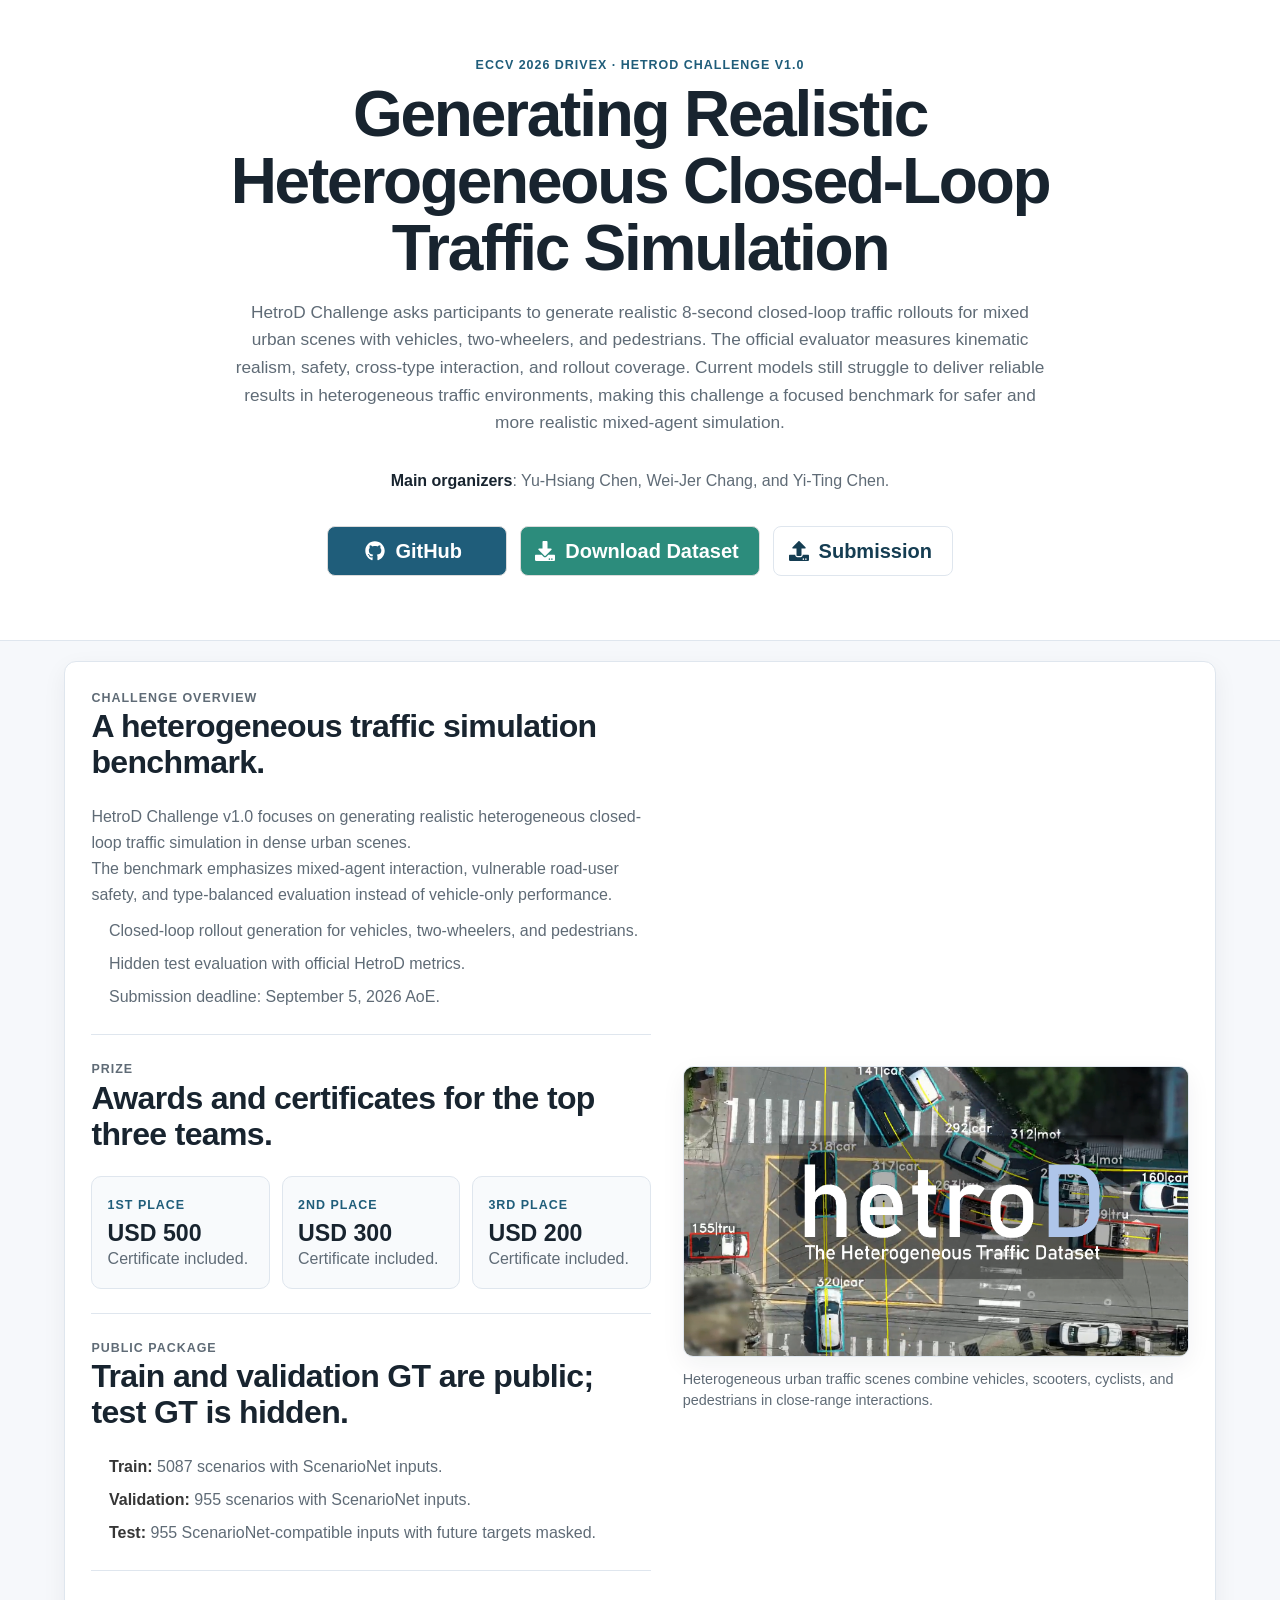
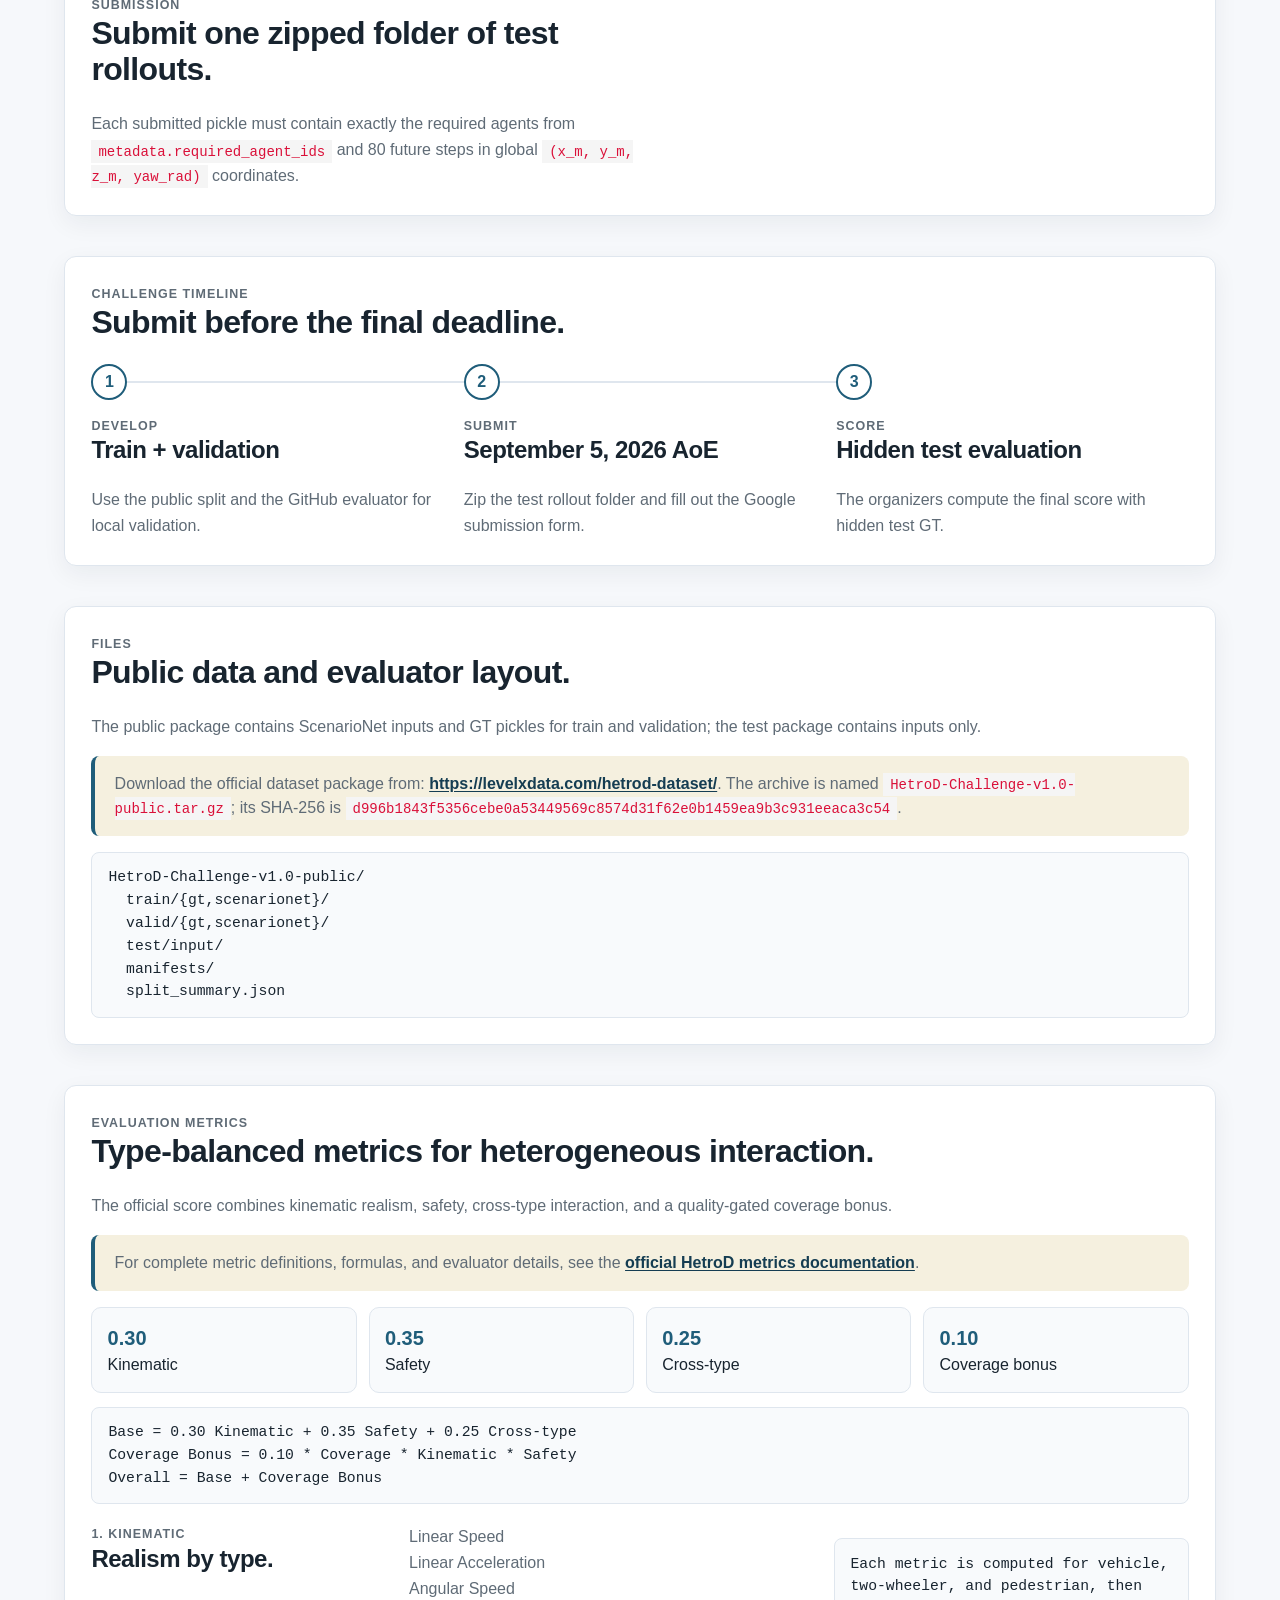
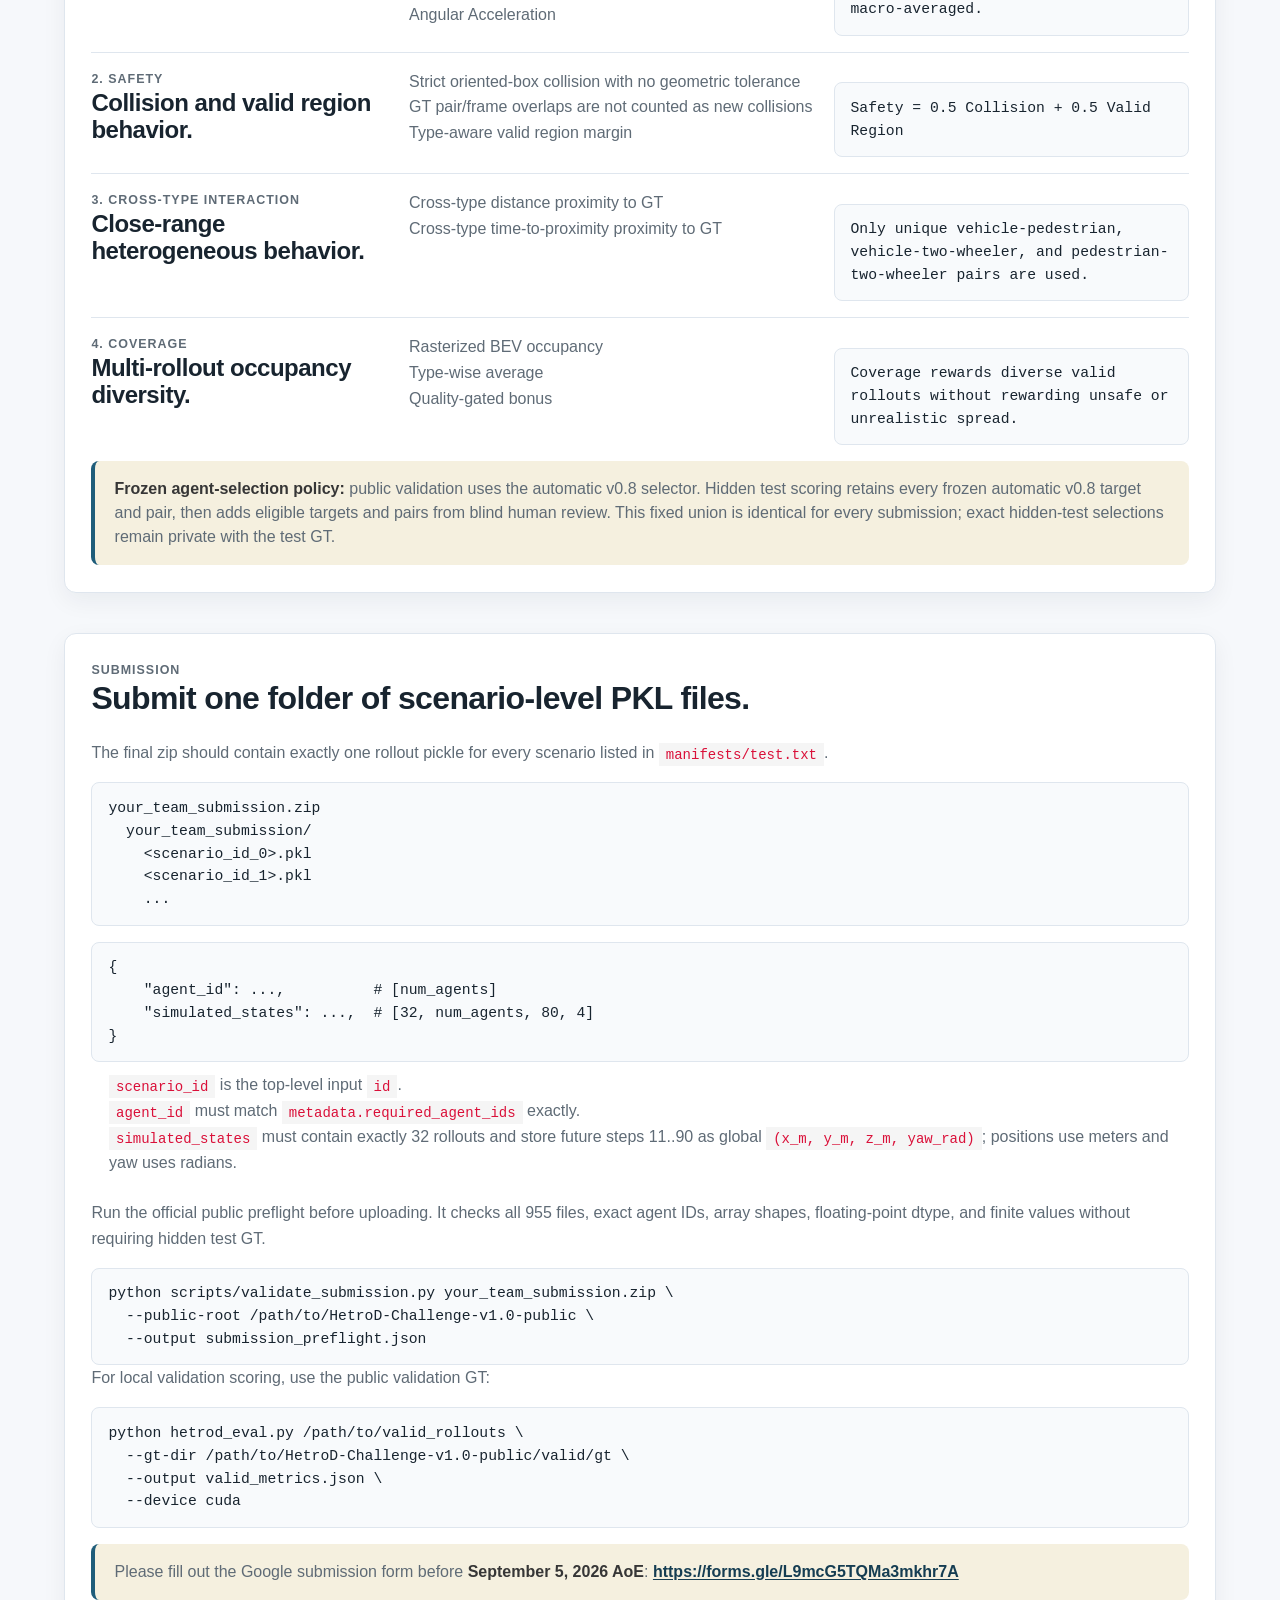
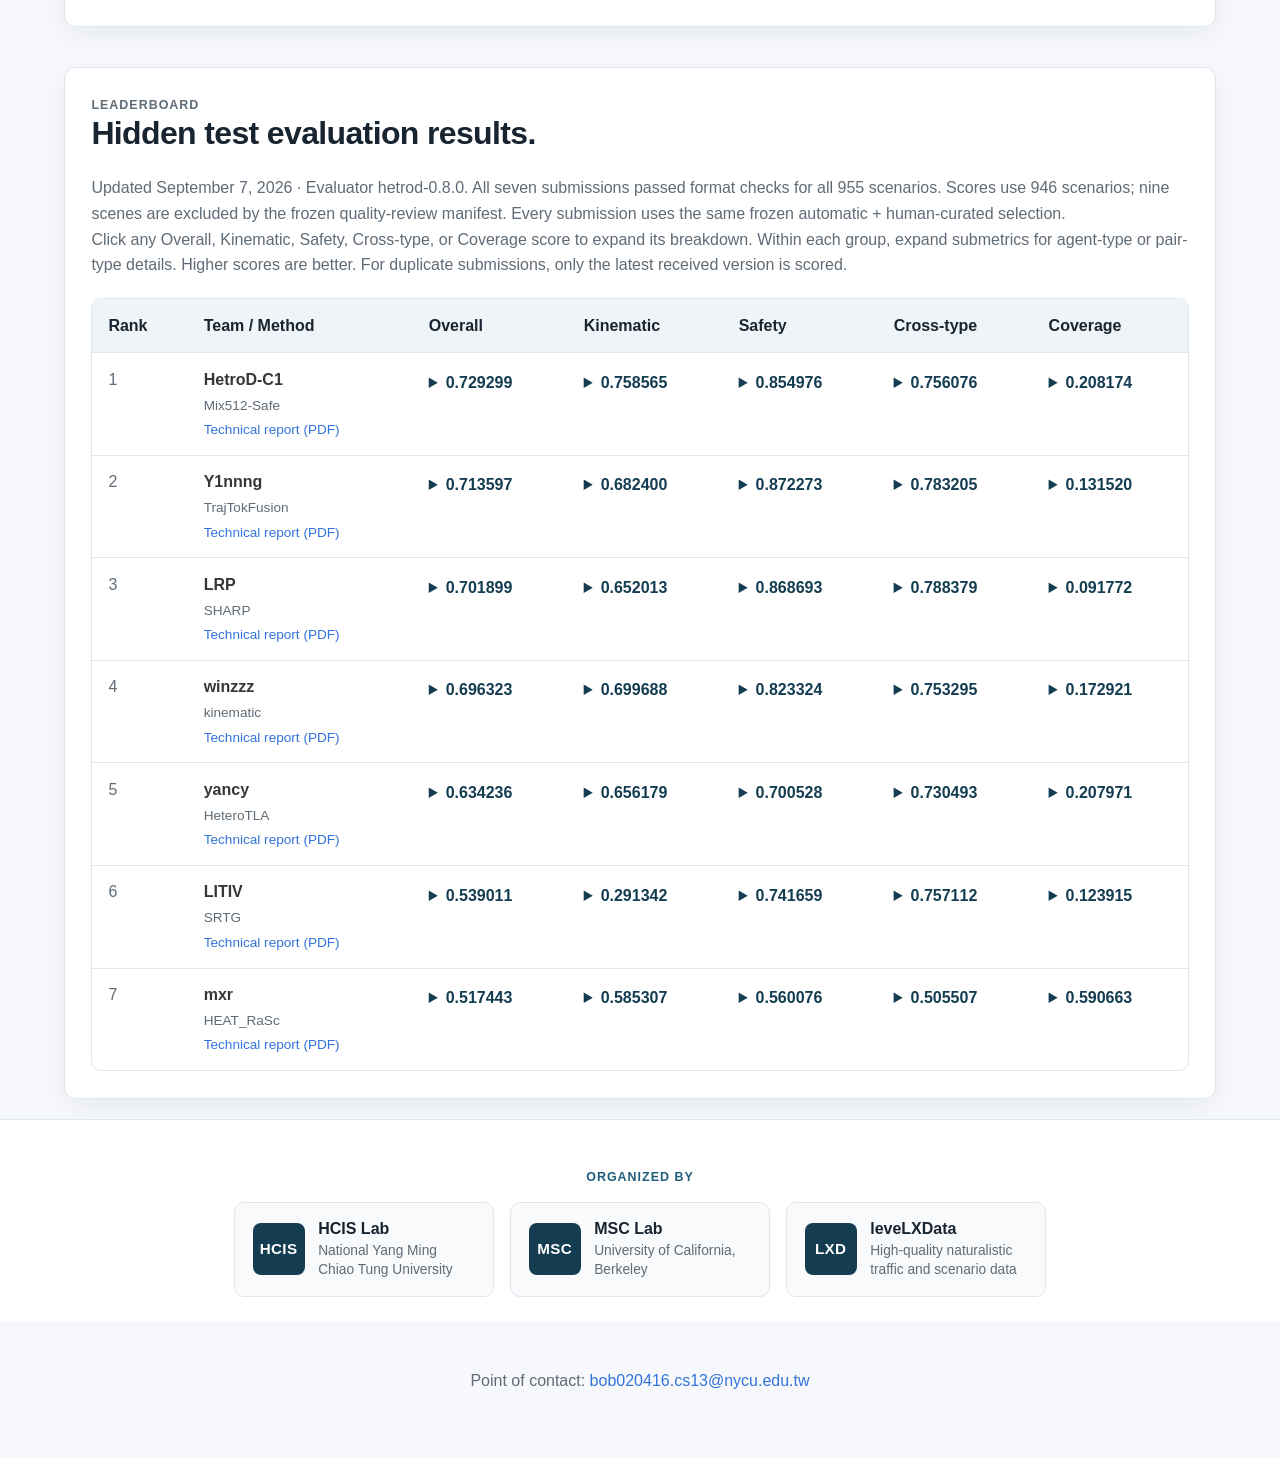
==== commit 486c2c9e: "Publish team technical reports alongside leaderboard" ====
--- a/challenge.html
+++ b/challenge.html
@@ -863,13 +863,13 @@
         <p>Updated September 7, 2026 · Evaluator hetrod-0.8.0. All seven submissions passed format checks for all 955 scenarios. Scores use 946 scenarios; nine scenes are excluded by the frozen quality-review manifest. Every submission uses the same frozen automatic + human-curated selection.</p>
         <p>Click any Overall, Kinematic, Safety, Cross-type, or Coverage score to expand its breakdown. Within each group, expand submetrics for agent-type or pair-type details. Higher scores are better. For duplicate submissions, only the latest received version is scored.</p>
         <div class="leaderboard-preview"><table><caption class="is-sr-only">HetroD hidden test scores ranked by Overall, with expandable metric breakdowns</caption>
-        <thead><tr><th scope="col">Rank</th><th scope="col">Team / Method</th><th scope="col">Overall</th><th scope="col">Kinematic</th><th scope="col">Safety</th><th scope="col">Cross-type</th><th scope="col">Coverage</th></tr></thead><tbody><tr><td>1</td><td><strong>HetroD-C1</strong><span class="method-label">Mix512-Safe</span></td><td><details class="metric-breakdown"><summary aria-label="HetroD-C1 — Overall breakdown">0.729299</summary><div class="metric-detail-content"><h3>Overall</h3><div class="metric-detail-scroll"><table class="metric-detail-table"><thead><tr><th scope="col">Contribution</th><th scope="col">Weighted score</th></tr></thead><tbody><tr><td>Kinematic</td><td>0.227570</td></tr><tr><td>Safety</td><td>0.299241</td></tr><tr><td>Cross-type</td><td>0.189019</td></tr><tr><td>Coverage bonus</td><td>0.013469</td></tr></tbody></table></div><p class="breakdown-note">Overall is the sum of these contributions, averaged equally across locations.</p></div></details></td><td><details class="metric-breakdown"><summary aria-label="HetroD-C1 — Kinematic breakdown">0.758565</summary><div class="metric-detail-content"><h3>Kinematic</h3><p class="breakdown-note">Pooled diagnostic details below; official group scores use equal-weight location averaging. These details need not average to the group score.</p><details class="metric-subdetail"><summary>Linear speed <strong>0.720818</strong></summary><div class="metric-detail-scroll"><table class="metric-detail-table"><thead><tr><th scope="col">Agent type</th><th scope="col">Score</th></tr></thead><tbody><tr><td>Vehicle</td><td>0.637761</td></tr><tr><td>Two-wheeler</td><td>0.619756</td></tr><tr><td>Pedestrian</td><td>0.904936</td></tr></tbody></table></div></details><details class="metric-subdetail"><summary>Linear acceleration <strong>0.687767</strong></summary><div class="metric-detail-scroll"><table class="metric-detail-table"><thead><tr><th scope="col">Agent type</th><th scope="col">Score</th></tr></thead><tbody><tr><td>Vehicle</td><td>0.637738</td></tr><tr><td>Two-wheeler</td><td>0.583008</td></tr><tr><td>Pedestrian</td><td>0.842556</td></tr></tbody></table></div></details><details class="metric-subdetail"><summary>Angular speed <strong>0.693512</strong></summary><div class="metric-detail-scroll"><table class="metric-detail-table"><thead><tr><th scope="col">Agent type</th><th scope="col">Score</th></tr></thead><tbody><tr><td>Vehicle</td><td>0.710366</td></tr><tr><td>Two-wheeler</td><td>0.722116</td></tr><tr><td>Pedestrian</td><td>0.648053</td></tr></tbody></table></div></details><details class="metric-subdetail"><summary>Angular acceleration <strong>0.849693</strong></summary><div class="metric-detail-scroll"><table class="metric-detail-table"><thead><tr><th scope="col">Agent type</th><th scope="col">Score</th></tr></thead><tbody><tr><td>Vehicle</td><td>0.896951</td></tr><tr><td>Two-wheeler</td><td>0.833849</td></tr><tr><td>Pedestrian</td><td>0.818280</td></tr></tbody></table></div></details><details class="metric-subdetail"><summary>By location</summary><div class="metric-detail-scroll"><table class="metric-detail-table"><thead><tr><th scope="col">Location ID</th><th scope="col">Score</th></tr></thead><tbody><tr><td>loc0</td><td>0.737156</td></tr><tr><td>loc1</td><td>0.777656</td></tr><tr><td>loc2</td><td>0.713613</td></tr><tr><td>loc3</td><td>0.777558</td></tr><tr><td>loc4</td><td>0.770229</td></tr><tr><td>loc5</td><td>0.775179</td></tr></tbody></table></div></details></div></details></td><td><details class="metric-breakdown"><summary aria-label="HetroD-C1 — Safety breakdown">0.854976</summary><div class="metric-detail-content"><h3>Safety</h3><p class="breakdown-note">Pooled diagnostic details below; official group scores use equal-weight location averaging. These details need not average to the group score.</p><details class="metric-subdetail"><summary>Collision <strong>0.762685</strong></summary><div class="metric-detail-scroll"><table class="metric-detail-table"><thead><tr><th scope="col">Agent type</th><th scope="col">Score</th></tr></thead><tbody><tr><td>Vehicle</td><td>0.779377</td></tr><tr><td>Two-wheeler</td><td>0.732657</td></tr><tr><td>Pedestrian</td><td>0.612417</td></tr></tbody></table></div></details><details class="metric-subdetail"><summary>Valid region <strong>0.947266</strong></summary><div class="metric-detail-scroll"><table class="metric-detail-table"><thead><tr><th scope="col">Agent type</th><th scope="col">Score</th></tr></thead><tbody><tr><td>Vehicle</td><td>0.981720</td></tr><tr><td>Two-wheeler</td><td>0.965210</td></tr><tr><td>Pedestrian</td><td>0.893973</td></tr></tbody></table></div></details><details class="metric-subdetail"><summary>By location</summary><div class="metric-detail-scroll"><table class="metric-detail-table"><thead><tr><th scope="col">Location ID</th><th scope="col">Score</th></tr></thead><tbody><tr><td>loc0</td><td>0.855637</td></tr><tr><td>loc1</td><td>0.871350</td></tr><tr><td>loc2</td><td>0.803746</td></tr><tr><td>loc3</td><td>0.823272</td></tr><tr><td>loc4</td><td>0.942600</td></tr><tr><td>loc5</td><td>0.833247</td></tr></tbody></table></div></details></div></details></td><td><details class="metric-breakdown"><summary aria-label="HetroD-C1 — Cross-type breakdown">0.756076</summary><div class="metric-detail-content"><h3>Cross-type</h3><p class="breakdown-note">Pooled diagnostic details below; official group scores use equal-weight location averaging. These details need not average to the group score.</p><div class="metric-detail-scroll"><table class="metric-detail-table"><thead><tr><th scope="col">Submetric</th><th scope="col">Score</th></tr></thead><tbody><tr><td>Distance proximity to GT</td><td>0.736843</td></tr><tr><td>Time-to-proximity to GT</td><td>0.735215</td></tr></tbody></table></div><details class="metric-subdetail"><summary>Vehicle–pedestrian <strong>0.709868</strong></summary><div class="metric-detail-scroll"><table class="metric-detail-table"><thead><tr><th scope="col">Submetric</th><th scope="col">Score</th></tr></thead><tbody><tr><td>Distance proximity to GT</td><td>0.714114</td></tr><tr><td>Time-to-proximity to GT</td><td>0.705622</td></tr></tbody></table></div></details><details class="metric-subdetail"><summary>Vehicle–two-wheeler <strong>0.742133</strong></summary><div class="metric-detail-scroll"><table class="metric-detail-table"><thead><tr><th scope="col">Submetric</th><th scope="col">Score</th></tr></thead><tbody><tr><td>Distance proximity to GT</td><td>0.742676</td></tr><tr><td>Time-to-proximity to GT</td><td>0.741590</td></tr></tbody></table></div></details><details class="metric-subdetail"><summary>Pedestrian–two-wheeler <strong>0.756086</strong></summary><div class="metric-detail-scroll"><table class="metric-detail-table"><thead><tr><th scope="col">Submetric</th><th scope="col">Score</th></tr></thead><tbody><tr><td>Distance proximity to GT</td><td>0.753739</td></tr><tr><td>Time-to-proximity to GT</td><td>0.758433</td></tr></tbody></table></div></details><details class="metric-subdetail"><summary>By location</summary><div class="metric-detail-scroll"><table class="metric-detail-table"><thead><tr><th scope="col">Location ID</th><th scope="col">Score</th></tr></thead><tbody><tr><td>loc0</td><td>0.781205</td></tr><tr><td>loc1</td><td>0.767482</td></tr><tr><td>loc2</td><td>0.723560</td></tr><tr><td>loc3</td><td>0.690271</td></tr><tr><td>loc4</td><td>0.795847</td></tr><tr><td>loc5</td><td>0.778091</td></tr></tbody></table></div></details></div></details></td><td><details class="metric-breakdown"><summary aria-label="HetroD-C1 — Coverage breakdown">0.208174</summary><div class="metric-detail-content"><h3>Coverage</h3><p class="breakdown-note">Pooled diagnostic details below; official group scores use equal-weight location averaging. These details need not average to the group score.</p><div class="metric-detail-scroll"><table class="metric-detail-table"><thead><tr><th scope="col">Agent type</th><th scope="col">Score</th></tr></thead><tbody><tr><td>Vehicle</td><td>0.144115</td></tr><tr><td>Two-wheeler</td><td>0.306314</td></tr><tr><td>Pedestrian</td><td>0.185718</td></tr></tbody></table></div><p class="breakdown-note">Coverage is the raw diversity score. Its contribution to Overall is quality-gated.</p><details class="metric-subdetail"><summary>By location</summary><div class="metric-detail-scroll"><table class="metric-detail-table"><thead><tr><th scope="col">Location ID</th><th scope="col">Score</th></tr></thead><tbody><tr><td>loc0</td><td>0.244790</td></tr><tr><td>loc1</td><td>0.199431</td></tr><tr><td>loc2</td><td>0.226549</td></tr><tr><td>loc3</td><td>0.180699</td></tr><tr><td>loc4</td><td>0.201863</td></tr><tr><td>loc5</td><td>0.195712</td></tr></tbody></table></div></details></div></details></td></tr>
-<tr><td>2</td><td><strong>Y1nnng</strong><span class="method-label">TrajTokFusion</span></td><td><details class="metric-breakdown"><summary aria-label="Y1nnng — Overall breakdown">0.713597</summary><div class="metric-detail-content"><h3>Overall</h3><div class="metric-detail-scroll"><table class="metric-detail-table"><thead><tr><th scope="col">Contribution</th><th scope="col">Weighted score</th></tr></thead><tbody><tr><td>Kinematic</td><td>0.204720</td></tr><tr><td>Safety</td><td>0.305295</td></tr><tr><td>Cross-type</td><td>0.195801</td></tr><tr><td>Coverage bonus</td><td>0.007780</td></tr></tbody></table></div><p class="breakdown-note">Overall is the sum of these contributions, averaged equally across locations.</p></div></details></td><td><details class="metric-breakdown"><summary aria-label="Y1nnng — Kinematic breakdown">0.682400</summary><div class="metric-detail-content"><h3>Kinematic</h3><p class="breakdown-note">Pooled diagnostic details below; official group scores use equal-weight location averaging. These details need not average to the group score.</p><details class="metric-subdetail"><summary>Linear speed <strong>0.678148</strong></summary><div class="metric-detail-scroll"><table class="metric-detail-table"><thead><tr><th scope="col">Agent type</th><th scope="col">Score</th></tr></thead><tbody><tr><td>Vehicle</td><td>0.605392</td></tr><tr><td>Two-wheeler</td><td>0.533981</td></tr><tr><td>Pedestrian</td><td>0.895072</td></tr></tbody></table></div></details><details class="metric-subdetail"><summary>Linear acceleration <strong>0.603895</strong></summary><div class="metric-detail-scroll"><table class="metric-detail-table"><thead><tr><th scope="col">Agent type</th><th scope="col">Score</th></tr></thead><tbody><tr><td>Vehicle</td><td>0.566117</td></tr><tr><td>Two-wheeler</td><td>0.476649</td></tr><tr><td>Pedestrian</td><td>0.768917</td></tr></tbody></table></div></details><details class="metric-subdetail"><summary>Angular speed <strong>0.603957</strong></summary><div class="metric-detail-scroll"><table class="metric-detail-table"><thead><tr><th scope="col">Agent type</th><th scope="col">Score</th></tr></thead><tbody><tr><td>Vehicle</td><td>0.693290</td></tr><tr><td>Two-wheeler</td><td>0.594418</td></tr><tr><td>Pedestrian</td><td>0.524163</td></tr></tbody></table></div></details><details class="metric-subdetail"><summary>Angular acceleration <strong>0.813419</strong></summary><div class="metric-detail-scroll"><table class="metric-detail-table"><thead><tr><th scope="col">Agent type</th><th scope="col">Score</th></tr></thead><tbody><tr><td>Vehicle</td><td>0.907433</td></tr><tr><td>Two-wheeler</td><td>0.765177</td></tr><tr><td>Pedestrian</td><td>0.767646</td></tr></tbody></table></div></details><details class="metric-subdetail"><summary>By location</summary><div class="metric-detail-scroll"><table class="metric-detail-table"><thead><tr><th scope="col">Location ID</th><th scope="col">Score</th></tr></thead><tbody><tr><td>loc0</td><td>0.690182</td></tr><tr><td>loc1</td><td>0.685740</td></tr><tr><td>loc2</td><td>0.668912</td></tr><tr><td>loc3</td><td>0.740061</td></tr><tr><td>loc4</td><td>0.663723</td></tr><tr><td>loc5</td><td>0.645783</td></tr></tbody></table></div></details></div></details></td><td><details class="metric-breakdown"><summary aria-label="Y1nnng — Safety breakdown">0.872273</summary><div class="metric-detail-content"><h3>Safety</h3><p class="breakdown-note">Pooled diagnostic details below; official group scores use equal-weight location averaging. These details need not average to the group score.</p><details class="metric-subdetail"><summary>Collision <strong>0.768479</strong></summary><div class="metric-detail-scroll"><table class="metric-detail-table"><thead><tr><th scope="col">Agent type</th><th scope="col">Score</th></tr></thead><tbody><tr><td>Vehicle</td><td>0.763831</td></tr><tr><td>Two-wheeler</td><td>0.745157</td></tr><tr><td>Pedestrian</td><td>0.598220</td></tr></tbody></table></div></details><details class="metric-subdetail"><summary>Valid region <strong>0.976067</strong></summary><div class="metric-detail-scroll"><table class="metric-detail-table"><thead><tr><th scope="col">Agent type</th><th scope="col">Score</th></tr></thead><tbody><tr><td>Vehicle</td><td>0.990994</td></tr><tr><td>Two-wheeler</td><td>0.982554</td></tr><tr><td>Pedestrian</td><td>0.936606</td></tr></tbody></table></div></details><details class="metric-subdetail"><summary>By location</summary><div class="metric-detail-scroll"><table class="metric-detail-table"><thead><tr><th scope="col">Location ID</th><th scope="col">Score</th></tr></thead><tbody><tr><td>loc0</td><td>0.924884</td></tr><tr><td>loc1</td><td>0.883138</td></tr><tr><td>loc2</td><td>0.796638</td></tr><tr><td>loc3</td><td>0.833127</td></tr><tr><td>loc4</td><td>0.939200</td></tr><tr><td>loc5</td><td>0.856649</td></tr></tbody></table></div></details></div></details></td><td><details class="metric-breakdown"><summary aria-label="Y1nnng — Cross-type breakdown">0.783205</summary><div class="metric-detail-content"><h3>Cross-type</h3><p class="breakdown-note">Pooled diagnostic details below; official group scores use equal-weight location averaging. These details need not average to the group score.</p><div class="metric-detail-scroll"><table class="metric-detail-table"><thead><tr><th scope="col">Submetric</th><th scope="col">Score</th></tr></thead><tbody><tr><td>Distance proximity to GT</td><td>0.763122</td></tr><tr><td>Time-to-proximity to GT</td><td>0.760972</td></tr></tbody></table></div><details class="metric-subdetail"><summary>Vehicle–pedestrian <strong>0.745140</strong></summary><div class="metric-detail-scroll"><table class="metric-detail-table"><thead><tr><th scope="col">Submetric</th><th scope="col">Score</th></tr></thead><tbody><tr><td>Distance proximity to GT</td><td>0.752067</td></tr><tr><td>Time-to-proximity to GT</td><td>0.738213</td></tr></tbody></table></div></details><details class="metric-subdetail"><summary>Vehicle–two-wheeler <strong>0.770724</strong></summary><div class="metric-detail-scroll"><table class="metric-detail-table"><thead><tr><th scope="col">Submetric</th><th scope="col">Score</th></tr></thead><tbody><tr><td>Distance proximity to GT</td><td>0.773912</td></tr><tr><td>Time-to-proximity to GT</td><td>0.767535</td></tr></tbody></table></div></details><details class="metric-subdetail"><summary>Pedestrian–two-wheeler <strong>0.770278</strong></summary><div class="metric-detail-scroll"><table class="metric-detail-table"><thead><tr><th scope="col">Submetric</th><th scope="col">Score</th></tr></thead><tbody><tr><td>Distance proximity to GT</td><td>0.763388</td></tr><tr><td>Time-to-proximity to GT</td><td>0.777169</td></tr></tbody></table></div></details><details class="metric-subdetail"><summary>By location</summary><div class="metric-detail-scroll"><table class="metric-detail-table"><thead><tr><th scope="col">Location ID</th><th scope="col">Score</th></tr></thead><tbody><tr><td>loc0</td><td>0.781645</td></tr><tr><td>loc1</td><td>0.813513</td></tr><tr><td>loc2</td><td>0.744093</td></tr><tr><td>loc3</td><td>0.788375</td></tr><tr><td>loc4</td><td>0.815139</td></tr><tr><td>loc5</td><td>0.756468</td></tr></tbody></table></div></details></div></details></td><td><details class="metric-breakdown"><summary aria-label="Y1nnng — Coverage breakdown">0.131520</summary><div class="metric-detail-content"><h3>Coverage</h3><p class="breakdown-note">Pooled diagnostic details below; official group scores use equal-weight location averaging. These details need not average to the group score.</p><div class="metric-detail-scroll"><table class="metric-detail-table"><thead><tr><th scope="col">Agent type</th><th scope="col">Score</th></tr></thead><tbody><tr><td>Vehicle</td><td>0.102799</td></tr><tr><td>Two-wheeler</td><td>0.193987</td></tr><tr><td>Pedestrian</td><td>0.121768</td></tr></tbody></table></div><p class="breakdown-note">Coverage is the raw diversity score. Its contribution to Overall is quality-gated.</p><details class="metric-subdetail"><summary>By location</summary><div class="metric-detail-scroll"><table class="metric-detail-table"><thead><tr><th scope="col">Location ID</th><th scope="col">Score</th></tr></thead><tbody><tr><td>loc0</td><td>0.118979</td></tr><tr><td>loc1</td><td>0.131638</td></tr><tr><td>loc2</td><td>0.165206</td></tr><tr><td>loc3</td><td>0.128707</td></tr><tr><td>loc4</td><td>0.120518</td></tr><tr><td>loc5</td><td>0.124069</td></tr></tbody></table></div></details></div></details></td></tr>
-<tr><td>3</td><td><strong>LRP</strong><span class="method-label">SHARP</span></td><td><details class="metric-breakdown"><summary aria-label="LRP — Overall breakdown">0.701899</summary><div class="metric-detail-content"><h3>Overall</h3><div class="metric-detail-scroll"><table class="metric-detail-table"><thead><tr><th scope="col">Contribution</th><th scope="col">Weighted score</th></tr></thead><tbody><tr><td>Kinematic</td><td>0.195604</td></tr><tr><td>Safety</td><td>0.304043</td></tr><tr><td>Cross-type</td><td>0.197095</td></tr><tr><td>Coverage bonus</td><td>0.005157</td></tr></tbody></table></div><p class="breakdown-note">Overall is the sum of these contributions, averaged equally across locations.</p></div></details></td><td><details class="metric-breakdown"><summary aria-label="LRP — Kinematic breakdown">0.652013</summary><div class="metric-detail-content"><h3>Kinematic</h3><p class="breakdown-note">Pooled diagnostic details below; official group scores use equal-weight location averaging. These details need not average to the group score.</p><details class="metric-subdetail"><summary>Linear speed <strong>0.671392</strong></summary><div class="metric-detail-scroll"><table class="metric-detail-table"><thead><tr><th scope="col">Agent type</th><th scope="col">Score</th></tr></thead><tbody><tr><td>Vehicle</td><td>0.575994</td></tr><tr><td>Two-wheeler</td><td>0.533173</td></tr><tr><td>Pedestrian</td><td>0.905009</td></tr></tbody></table></div></details><details class="metric-subdetail"><summary>Linear acceleration <strong>0.641153</strong></summary><div class="metric-detail-scroll"><table class="metric-detail-table"><thead><tr><th scope="col">Agent type</th><th scope="col">Score</th></tr></thead><tbody><tr><td>Vehicle</td><td>0.602643</td></tr><tr><td>Two-wheeler</td><td>0.583011</td></tr><tr><td>Pedestrian</td><td>0.737805</td></tr></tbody></table></div></details><details class="metric-subdetail"><summary>Angular speed <strong>0.466956</strong></summary><div class="metric-detail-scroll"><table class="metric-detail-table"><thead><tr><th scope="col">Agent type</th><th scope="col">Score</th></tr></thead><tbody><tr><td>Vehicle</td><td>0.693053</td></tr><tr><td>Two-wheeler</td><td>0.498487</td></tr><tr><td>Pedestrian</td><td>0.209329</td></tr></tbody></table></div></details><details class="metric-subdetail"><summary>Angular acceleration <strong>0.651677</strong></summary><div class="metric-detail-scroll"><table class="metric-detail-table"><thead><tr><th scope="col">Agent type</th><th scope="col">Score</th></tr></thead><tbody><tr><td>Vehicle</td><td>0.572380</td></tr><tr><td>Two-wheeler</td><td>0.741566</td></tr><tr><td>Pedestrian</td><td>0.641087</td></tr></tbody></table></div></details><details class="metric-subdetail"><summary>By location</summary><div class="metric-detail-scroll"><table class="metric-detail-table"><thead><tr><th scope="col">Location ID</th><th scope="col">Score</th></tr></thead><tbody><tr><td>loc0</td><td>0.730960</td></tr><tr><td>loc1</td><td>0.652209</td></tr><tr><td>loc2</td><td>0.549651</td></tr><tr><td>loc3</td><td>0.604364</td></tr><tr><td>loc4</td><td>0.714513</td></tr><tr><td>loc5</td><td>0.660384</td></tr></tbody></table></div></details></div></details></td><td><details class="metric-breakdown"><summary aria-label="LRP — Safety breakdown">0.868693</summary><div class="metric-detail-content"><h3>Safety</h3><p class="breakdown-note">Pooled diagnostic details below; official group scores use equal-weight location averaging. These details need not average to the group score.</p><details class="metric-subdetail"><summary>Collision <strong>0.765376</strong></summary><div class="metric-detail-scroll"><table class="metric-detail-table"><thead><tr><th scope="col">Agent type</th><th scope="col">Score</th></tr></thead><tbody><tr><td>Vehicle</td><td>0.812523</td></tr><tr><td>Two-wheeler</td><td>0.768117</td></tr><tr><td>Pedestrian</td><td>0.561548</td></tr></tbody></table></div></details><details class="metric-subdetail"><summary>Valid region <strong>0.972010</strong></summary><div class="metric-detail-scroll"><table class="metric-detail-table"><thead><tr><th scope="col">Agent type</th><th scope="col">Score</th></tr></thead><tbody><tr><td>Vehicle</td><td>0.993182</td></tr><tr><td>Two-wheeler</td><td>0.980308</td></tr><tr><td>Pedestrian</td><td>0.936680</td></tr></tbody></table></div></details><details class="metric-subdetail"><summary>By location</summary><div class="metric-detail-scroll"><table class="metric-detail-table"><thead><tr><th scope="col">Location ID</th><th scope="col">Score</th></tr></thead><tbody><tr><td>loc0</td><td>0.919905</td></tr><tr><td>loc1</td><td>0.867698</td></tr><tr><td>loc2</td><td>0.818999</td></tr><tr><td>loc3</td><td>0.844149</td></tr><tr><td>loc4</td><td>0.917320</td></tr><tr><td>loc5</td><td>0.844087</td></tr></tbody></table></div></details></div></details></td><td><details class="metric-breakdown"><summary aria-label="LRP — Cross-type breakdown">0.788379</summary><div class="metric-detail-content"><h3>Cross-type</h3><p class="breakdown-note">Pooled diagnostic details below; official group scores use equal-weight location averaging. These details need not average to the group score.</p><div class="metric-detail-scroll"><table class="metric-detail-table"><thead><tr><th scope="col">Submetric</th><th scope="col">Score</th></tr></thead><tbody><tr><td>Distance proximity to GT</td><td>0.782603</td></tr><tr><td>Time-to-proximity to GT</td><td>0.778535</td></tr></tbody></table></div><details class="metric-subdetail"><summary>Vehicle–pedestrian <strong>0.762706</strong></summary><div class="metric-detail-scroll"><table class="metric-detail-table"><thead><tr><th scope="col">Submetric</th><th scope="col">Score</th></tr></thead><tbody><tr><td>Distance proximity to GT</td><td>0.775496</td></tr><tr><td>Time-to-proximity to GT</td><td>0.749915</td></tr></tbody></table></div></details><details class="metric-subdetail"><summary>Vehicle–two-wheeler <strong>0.786832</strong></summary><div class="metric-detail-scroll"><table class="metric-detail-table"><thead><tr><th scope="col">Submetric</th><th scope="col">Score</th></tr></thead><tbody><tr><td>Distance proximity to GT</td><td>0.793109</td></tr><tr><td>Time-to-proximity to GT</td><td>0.780556</td></tr></tbody></table></div></details><details class="metric-subdetail"><summary>Pedestrian–two-wheeler <strong>0.792168</strong></summary><div class="metric-detail-scroll"><table class="metric-detail-table"><thead><tr><th scope="col">Submetric</th><th scope="col">Score</th></tr></thead><tbody><tr><td>Distance proximity to GT</td><td>0.779204</td></tr><tr><td>Time-to-proximity to GT</td><td>0.805133</td></tr></tbody></table></div></details><details class="metric-subdetail"><summary>By location</summary><div class="metric-detail-scroll"><table class="metric-detail-table"><thead><tr><th scope="col">Location ID</th><th scope="col">Score</th></tr></thead><tbody><tr><td>loc0</td><td>0.760121</td></tr><tr><td>loc1</td><td>0.801737</td></tr><tr><td>loc2</td><td>0.781092</td></tr><tr><td>loc3</td><td>0.735829</td></tr><tr><td>loc4</td><td>0.859694</td></tr><tr><td>loc5</td><td>0.791799</td></tr></tbody></table></div></details></div></details></td><td><details class="metric-breakdown"><summary aria-label="LRP — Coverage breakdown">0.091772</summary><div class="metric-detail-content"><h3>Coverage</h3><p class="breakdown-note">Pooled diagnostic details below; official group scores use equal-weight location averaging. These details need not average to the group score.</p><div class="metric-detail-scroll"><table class="metric-detail-table"><thead><tr><th scope="col">Agent type</th><th scope="col">Score</th></tr></thead><tbody><tr><td>Vehicle</td><td>0.074470</td></tr><tr><td>Two-wheeler</td><td>0.154210</td></tr><tr><td>Pedestrian</td><td>0.056388</td></tr></tbody></table></div><p class="breakdown-note">Coverage is the raw diversity score. Its contribution to Overall is quality-gated.</p><details class="metric-subdetail"><summary>By location</summary><div class="metric-detail-scroll"><table class="metric-detail-table"><thead><tr><th scope="col">Location ID</th><th scope="col">Score</th></tr></thead><tbody><tr><td>loc0</td><td>0.073472</td></tr><tr><td>loc1</td><td>0.097988</td></tr><tr><td>loc2</td><td>0.104235</td></tr><tr><td>loc3</td><td>0.094285</td></tr><tr><td>loc4</td><td>0.090417</td></tr><tr><td>loc5</td><td>0.090239</td></tr></tbody></table></div></details></div></details></td></tr>
-<tr><td>4</td><td><strong>winzzz</strong><span class="method-label">kinematic</span></td><td><details class="metric-breakdown"><summary aria-label="winzzz — Overall breakdown">0.696323</summary><div class="metric-detail-content"><h3>Overall</h3><div class="metric-detail-scroll"><table class="metric-detail-table"><thead><tr><th scope="col">Contribution</th><th scope="col">Weighted score</th></tr></thead><tbody><tr><td>Kinematic</td><td>0.209906</td></tr><tr><td>Safety</td><td>0.288163</td></tr><tr><td>Cross-type</td><td>0.188324</td></tr><tr><td>Coverage bonus</td><td>0.009930</td></tr></tbody></table></div><p class="breakdown-note">Overall is the sum of these contributions, averaged equally across locations.</p></div></details></td><td><details class="metric-breakdown"><summary aria-label="winzzz — Kinematic breakdown">0.699688</summary><div class="metric-detail-content"><h3>Kinematic</h3><p class="breakdown-note">Pooled diagnostic details below; official group scores use equal-weight location averaging. These details need not average to the group score.</p><details class="metric-subdetail"><summary>Linear speed <strong>0.640487</strong></summary><div class="metric-detail-scroll"><table class="metric-detail-table"><thead><tr><th scope="col">Agent type</th><th scope="col">Score</th></tr></thead><tbody><tr><td>Vehicle</td><td>0.523636</td></tr><tr><td>Two-wheeler</td><td>0.509090</td></tr><tr><td>Pedestrian</td><td>0.888735</td></tr></tbody></table></div></details><details class="metric-subdetail"><summary>Linear acceleration <strong>0.721972</strong></summary><div class="metric-detail-scroll"><table class="metric-detail-table"><thead><tr><th scope="col">Agent type</th><th scope="col">Score</th></tr></thead><tbody><tr><td>Vehicle</td><td>0.669585</td></tr><tr><td>Two-wheeler</td><td>0.637184</td></tr><tr><td>Pedestrian</td><td>0.859146</td></tr></tbody></table></div></details><details class="metric-subdetail"><summary>Angular speed <strong>0.524925</strong></summary><div class="metric-detail-scroll"><table class="metric-detail-table"><thead><tr><th scope="col">Agent type</th><th scope="col">Score</th></tr></thead><tbody><tr><td>Vehicle</td><td>0.493301</td></tr><tr><td>Two-wheeler</td><td>0.581238</td></tr><tr><td>Pedestrian</td><td>0.500237</td></tr></tbody></table></div></details><details class="metric-subdetail"><summary>Angular acceleration <strong>0.787280</strong></summary><div class="metric-detail-scroll"><table class="metric-detail-table"><thead><tr><th scope="col">Agent type</th><th scope="col">Score</th></tr></thead><tbody><tr><td>Vehicle</td><td>0.891076</td></tr><tr><td>Two-wheeler</td><td>0.762096</td></tr><tr><td>Pedestrian</td><td>0.708667</td></tr></tbody></table></div></details><details class="metric-subdetail"><summary>By location</summary><div class="metric-detail-scroll"><table class="metric-detail-table"><thead><tr><th scope="col">Location ID</th><th scope="col">Score</th></tr></thead><tbody><tr><td>loc0</td><td>0.817325</td></tr><tr><td>loc1</td><td>0.668959</td></tr><tr><td>loc2</td><td>0.630020</td></tr><tr><td>loc3</td><td>0.651538</td></tr><tr><td>loc4</td><td>0.743791</td></tr><tr><td>loc5</td><td>0.686495</td></tr></tbody></table></div></details></div></details></td><td><details class="metric-breakdown"><summary aria-label="winzzz — Safety breakdown">0.823324</summary><div class="metric-detail-content"><h3>Safety</h3><p class="breakdown-note">Pooled diagnostic details below; official group scores use equal-weight location averaging. These details need not average to the group score.</p><details class="metric-subdetail"><summary>Collision <strong>0.744340</strong></summary><div class="metric-detail-scroll"><table class="metric-detail-table"><thead><tr><th scope="col">Agent type</th><th scope="col">Score</th></tr></thead><tbody><tr><td>Vehicle</td><td>0.701579</td></tr><tr><td>Two-wheeler</td><td>0.653846</td></tr><tr><td>Pedestrian</td><td>0.707285</td></tr></tbody></table></div></details><details class="metric-subdetail"><summary>Valid region <strong>0.902308</strong></summary><div class="metric-detail-scroll"><table class="metric-detail-table"><thead><tr><th scope="col">Agent type</th><th scope="col">Score</th></tr></thead><tbody><tr><td>Vehicle</td><td>0.931478</td></tr><tr><td>Two-wheeler</td><td>0.898006</td></tr><tr><td>Pedestrian</td><td>0.866684</td></tr></tbody></table></div></details><details class="metric-subdetail"><summary>By location</summary><div class="metric-detail-scroll"><table class="metric-detail-table"><thead><tr><th scope="col">Location ID</th><th scope="col">Score</th></tr></thead><tbody><tr><td>loc0</td><td>0.894615</td></tr><tr><td>loc1</td><td>0.808136</td></tr><tr><td>loc2</td><td>0.755445</td></tr><tr><td>loc3</td><td>0.773598</td></tr><tr><td>loc4</td><td>0.889505</td></tr><tr><td>loc5</td><td>0.818645</td></tr></tbody></table></div></details></div></details></td><td><details class="metric-breakdown"><summary aria-label="winzzz — Cross-type breakdown">0.753295</summary><div class="metric-detail-content"><h3>Cross-type</h3><p class="breakdown-note">Pooled diagnostic details below; official group scores use equal-weight location averaging. These details need not average to the group score.</p><div class="metric-detail-scroll"><table class="metric-detail-table"><thead><tr><th scope="col">Submetric</th><th scope="col">Score</th></tr></thead><tbody><tr><td>Distance proximity to GT</td><td>0.732814</td></tr><tr><td>Time-to-proximity to GT</td><td>0.757683</td></tr></tbody></table></div><details class="metric-subdetail"><summary>Vehicle–pedestrian <strong>0.733090</strong></summary><div class="metric-detail-scroll"><table class="metric-detail-table"><thead><tr><th scope="col">Submetric</th><th scope="col">Score</th></tr></thead><tbody><tr><td>Distance proximity to GT</td><td>0.735286</td></tr><tr><td>Time-to-proximity to GT</td><td>0.730893</td></tr></tbody></table></div></details><details class="metric-subdetail"><summary>Vehicle–two-wheeler <strong>0.742047</strong></summary><div class="metric-detail-scroll"><table class="metric-detail-table"><thead><tr><th scope="col">Submetric</th><th scope="col">Score</th></tr></thead><tbody><tr><td>Distance proximity to GT</td><td>0.728452</td></tr><tr><td>Time-to-proximity to GT</td><td>0.755642</td></tr></tbody></table></div></details><details class="metric-subdetail"><summary>Pedestrian–two-wheeler <strong>0.760610</strong></summary><div class="metric-detail-scroll"><table class="metric-detail-table"><thead><tr><th scope="col">Submetric</th><th scope="col">Score</th></tr></thead><tbody><tr><td>Distance proximity to GT</td><td>0.734704</td></tr><tr><td>Time-to-proximity to GT</td><td>0.786515</td></tr></tbody></table></div></details><details class="metric-subdetail"><summary>By location</summary><div class="metric-detail-scroll"><table class="metric-detail-table"><thead><tr><th scope="col">Location ID</th><th scope="col">Score</th></tr></thead><tbody><tr><td>loc0</td><td>0.760295</td></tr><tr><td>loc1</td><td>0.742283</td></tr><tr><td>loc2</td><td>0.748680</td></tr><tr><td>loc3</td><td>0.662079</td></tr><tr><td>loc4</td><td>0.826291</td></tr><tr><td>loc5</td><td>0.780139</td></tr></tbody></table></div></details></div></details></td><td><details class="metric-breakdown"><summary aria-label="winzzz — Coverage breakdown">0.172921</summary><div class="metric-detail-content"><h3>Coverage</h3><p class="breakdown-note">Pooled diagnostic details below; official group scores use equal-weight location averaging. These details need not average to the group score.</p><div class="metric-detail-scroll"><table class="metric-detail-table"><thead><tr><th scope="col">Agent type</th><th scope="col">Score</th></tr></thead><tbody><tr><td>Vehicle</td><td>0.133900</td></tr><tr><td>Two-wheeler</td><td>0.262529</td></tr><tr><td>Pedestrian</td><td>0.126880</td></tr></tbody></table></div><p class="breakdown-note">Coverage is the raw diversity score. Its contribution to Overall is quality-gated.</p><details class="metric-subdetail"><summary>By location</summary><div class="metric-detail-scroll"><table class="metric-detail-table"><thead><tr><th scope="col">Location ID</th><th scope="col">Score</th></tr></thead><tbody><tr><td>loc0</td><td>0.160827</td></tr><tr><td>loc1</td><td>0.191666</td></tr><tr><td>loc2</td><td>0.182933</td></tr><tr><td>loc3</td><td>0.176082</td></tr><tr><td>loc4</td><td>0.155922</td></tr><tr><td>loc5</td><td>0.170099</td></tr></tbody></table></div></details></div></details></td></tr>
-<tr><td>5</td><td><strong>yancy</strong><span class="method-label">HeteroTLA</span></td><td><details class="metric-breakdown"><summary aria-label="yancy — Overall breakdown">0.634236</summary><div class="metric-detail-content"><h3>Overall</h3><div class="metric-detail-scroll"><table class="metric-detail-table"><thead><tr><th scope="col">Contribution</th><th scope="col">Weighted score</th></tr></thead><tbody><tr><td>Kinematic</td><td>0.196854</td></tr><tr><td>Safety</td><td>0.245185</td></tr><tr><td>Cross-type</td><td>0.182623</td></tr><tr><td>Coverage bonus</td><td>0.009574</td></tr></tbody></table></div><p class="breakdown-note">Overall is the sum of these contributions, averaged equally across locations.</p></div></details></td><td><details class="metric-breakdown"><summary aria-label="yancy — Kinematic breakdown">0.656179</summary><div class="metric-detail-content"><h3>Kinematic</h3><p class="breakdown-note">Pooled diagnostic details below; official group scores use equal-weight location averaging. These details need not average to the group score.</p><details class="metric-subdetail"><summary>Linear speed <strong>0.656023</strong></summary><div class="metric-detail-scroll"><table class="metric-detail-table"><thead><tr><th scope="col">Agent type</th><th scope="col">Score</th></tr></thead><tbody><tr><td>Vehicle</td><td>0.564271</td></tr><tr><td>Two-wheeler</td><td>0.535495</td></tr><tr><td>Pedestrian</td><td>0.868305</td></tr></tbody></table></div></details><details class="metric-subdetail"><summary>Linear acceleration <strong>0.529845</strong></summary><div class="metric-detail-scroll"><table class="metric-detail-table"><thead><tr><th scope="col">Agent type</th><th scope="col">Score</th></tr></thead><tbody><tr><td>Vehicle</td><td>0.373018</td></tr><tr><td>Two-wheeler</td><td>0.412242</td></tr><tr><td>Pedestrian</td><td>0.804276</td></tr></tbody></table></div></details><details class="metric-subdetail"><summary>Angular speed <strong>0.481066</strong></summary><div class="metric-detail-scroll"><table class="metric-detail-table"><thead><tr><th scope="col">Agent type</th><th scope="col">Score</th></tr></thead><tbody><tr><td>Vehicle</td><td>0.507915</td></tr><tr><td>Two-wheeler</td><td>0.500142</td></tr><tr><td>Pedestrian</td><td>0.435141</td></tr></tbody></table></div></details><details class="metric-subdetail"><summary>Angular acceleration <strong>0.776374</strong></summary><div class="metric-detail-scroll"><table class="metric-detail-table"><thead><tr><th scope="col">Agent type</th><th scope="col">Score</th></tr></thead><tbody><tr><td>Vehicle</td><td>0.876822</td></tr><tr><td>Two-wheeler</td><td>0.748975</td></tr><tr><td>Pedestrian</td><td>0.703326</td></tr></tbody></table></div></details><details class="metric-subdetail"><summary>By location</summary><div class="metric-detail-scroll"><table class="metric-detail-table"><thead><tr><th scope="col">Location ID</th><th scope="col">Score</th></tr></thead><tbody><tr><td>loc0</td><td>0.721386</td></tr><tr><td>loc1</td><td>0.672058</td></tr><tr><td>loc2</td><td>0.556034</td></tr><tr><td>loc3</td><td>0.641053</td></tr><tr><td>loc4</td><td>0.691878</td></tr><tr><td>loc5</td><td>0.654667</td></tr></tbody></table></div></details></div></details></td><td><details class="metric-breakdown"><summary aria-label="yancy — Safety breakdown">0.700528</summary><div class="metric-detail-content"><h3>Safety</h3><p class="breakdown-note">Pooled diagnostic details below; official group scores use equal-weight location averaging. These details need not average to the group score.</p><details class="metric-subdetail"><summary>Collision <strong>0.523131</strong></summary><div class="metric-detail-scroll"><table class="metric-detail-table"><thead><tr><th scope="col">Agent type</th><th scope="col">Score</th></tr></thead><tbody><tr><td>Vehicle</td><td>0.433551</td></tr><tr><td>Two-wheeler</td><td>0.452861</td></tr><tr><td>Pedestrian</td><td>0.509437</td></tr></tbody></table></div></details><details class="metric-subdetail"><summary>Valid region <strong>0.877925</strong></summary><div class="metric-detail-scroll"><table class="metric-detail-table"><thead><tr><th scope="col">Agent type</th><th scope="col">Score</th></tr></thead><tbody><tr><td>Vehicle</td><td>0.903632</td></tr><tr><td>Two-wheeler</td><td>0.879895</td></tr><tr><td>Pedestrian</td><td>0.860044</td></tr></tbody></table></div></details><details class="metric-subdetail"><summary>By location</summary><div class="metric-detail-scroll"><table class="metric-detail-table"><thead><tr><th scope="col">Location ID</th><th scope="col">Score</th></tr></thead><tbody><tr><td>loc0</td><td>0.800147</td></tr><tr><td>loc1</td><td>0.631937</td></tr><tr><td>loc2</td><td>0.634100</td></tr><tr><td>loc3</td><td>0.672508</td></tr><tr><td>loc4</td><td>0.782609</td></tr><tr><td>loc5</td><td>0.681867</td></tr></tbody></table></div></details></div></details></td><td><details class="metric-breakdown"><summary aria-label="yancy — Cross-type breakdown">0.730493</summary><div class="metric-detail-content"><h3>Cross-type</h3><p class="breakdown-note">Pooled diagnostic details below; official group scores use equal-weight location averaging. These details need not average to the group score.</p><div class="metric-detail-scroll"><table class="metric-detail-table"><thead><tr><th scope="col">Submetric</th><th scope="col">Score</th></tr></thead><tbody><tr><td>Distance proximity to GT</td><td>0.717056</td></tr><tr><td>Time-to-proximity to GT</td><td>0.716107</td></tr></tbody></table></div><details class="metric-subdetail"><summary>Vehicle–pedestrian <strong>0.696937</strong></summary><div class="metric-detail-scroll"><table class="metric-detail-table"><thead><tr><th scope="col">Submetric</th><th scope="col">Score</th></tr></thead><tbody><tr><td>Distance proximity to GT</td><td>0.707154</td></tr><tr><td>Time-to-proximity to GT</td><td>0.686719</td></tr></tbody></table></div></details><details class="metric-subdetail"><summary>Vehicle–two-wheeler <strong>0.720779</strong></summary><div class="metric-detail-scroll"><table class="metric-detail-table"><thead><tr><th scope="col">Submetric</th><th scope="col">Score</th></tr></thead><tbody><tr><td>Distance proximity to GT</td><td>0.724152</td></tr><tr><td>Time-to-proximity to GT</td><td>0.717406</td></tr></tbody></table></div></details><details class="metric-subdetail"><summary>Pedestrian–two-wheeler <strong>0.732029</strong></summary><div class="metric-detail-scroll"><table class="metric-detail-table"><thead><tr><th scope="col">Submetric</th><th scope="col">Score</th></tr></thead><tbody><tr><td>Distance proximity to GT</td><td>0.719860</td></tr><tr><td>Time-to-proximity to GT</td><td>0.744198</td></tr></tbody></table></div></details><details class="metric-subdetail"><summary>By location</summary><div class="metric-detail-scroll"><table class="metric-detail-table"><thead><tr><th scope="col">Location ID</th><th scope="col">Score</th></tr></thead><tbody><tr><td>loc0</td><td>0.755560</td></tr><tr><td>loc1</td><td>0.726228</td></tr><tr><td>loc2</td><td>0.709527</td></tr><tr><td>loc3</td><td>0.673978</td></tr><tr><td>loc4</td><td>0.780138</td></tr><tr><td>loc5</td><td>0.737525</td></tr></tbody></table></div></details></div></details></td><td><details class="metric-breakdown"><summary aria-label="yancy — Coverage breakdown">0.207971</summary><div class="metric-detail-content"><h3>Coverage</h3><p class="breakdown-note">Pooled diagnostic details below; official group scores use equal-weight location averaging. These details need not average to the group score.</p><div class="metric-detail-scroll"><table class="metric-detail-table"><thead><tr><th scope="col">Agent type</th><th scope="col">Score</th></tr></thead><tbody><tr><td>Vehicle</td><td>0.143556</td></tr><tr><td>Two-wheeler</td><td>0.324759</td></tr><tr><td>Pedestrian</td><td>0.140958</td></tr></tbody></table></div><p class="breakdown-note">Coverage is the raw diversity score. Its contribution to Overall is quality-gated.</p><details class="metric-subdetail"><summary>By location</summary><div class="metric-detail-scroll"><table class="metric-detail-table"><thead><tr><th scope="col">Location ID</th><th scope="col">Score</th></tr></thead><tbody><tr><td>loc0</td><td>0.192387</td></tr><tr><td>loc1</td><td>0.223761</td></tr><tr><td>loc2</td><td>0.200678</td></tr><tr><td>loc3</td><td>0.223167</td></tr><tr><td>loc4</td><td>0.203382</td></tr><tr><td>loc5</td><td>0.204451</td></tr></tbody></table></div></details></div></details></td></tr>
-<tr><td>6</td><td><strong>LITIV</strong><span class="method-label">SRTG</span></td><td><details class="metric-breakdown"><summary aria-label="LITIV — Overall breakdown">0.539011</summary><div class="metric-detail-content"><h3>Overall</h3><div class="metric-detail-scroll"><table class="metric-detail-table"><thead><tr><th scope="col">Contribution</th><th scope="col">Weighted score</th></tr></thead><tbody><tr><td>Kinematic</td><td>0.087403</td></tr><tr><td>Safety</td><td>0.259581</td></tr><tr><td>Cross-type</td><td>0.189278</td></tr><tr><td>Coverage bonus</td><td>0.002750</td></tr></tbody></table></div><p class="breakdown-note">Overall is the sum of these contributions, averaged equally across locations.</p></div></details></td><td><details class="metric-breakdown"><summary aria-label="LITIV — Kinematic breakdown">0.291342</summary><div class="metric-detail-content"><h3>Kinematic</h3><p class="breakdown-note">Pooled diagnostic details below; official group scores use equal-weight location averaging. These details need not average to the group score.</p><details class="metric-subdetail"><summary>Linear speed <strong>0.441173</strong></summary><div class="metric-detail-scroll"><table class="metric-detail-table"><thead><tr><th scope="col">Agent type</th><th scope="col">Score</th></tr></thead><tbody><tr><td>Vehicle</td><td>0.215565</td></tr><tr><td>Two-wheeler</td><td>0.206732</td></tr><tr><td>Pedestrian</td><td>0.901223</td></tr></tbody></table></div></details><details class="metric-subdetail"><summary>Linear acceleration <strong>0.310153</strong></summary><div class="metric-detail-scroll"><table class="metric-detail-table"><thead><tr><th scope="col">Agent type</th><th scope="col">Score</th></tr></thead><tbody><tr><td>Vehicle</td><td>0.226738</td></tr><tr><td>Two-wheeler</td><td>0.163689</td></tr><tr><td>Pedestrian</td><td>0.540032</td></tr></tbody></table></div></details><details class="metric-subdetail"><summary>Angular speed <strong>0.069324</strong></summary><div class="metric-detail-scroll"><table class="metric-detail-table"><thead><tr><th scope="col">Agent type</th><th scope="col">Score</th></tr></thead><tbody><tr><td>Vehicle</td><td>0.128899</td></tr><tr><td>Two-wheeler</td><td>0.050853</td></tr><tr><td>Pedestrian</td><td>0.028221</td></tr></tbody></table></div></details><details class="metric-subdetail"><summary>Angular acceleration <strong>0.306804</strong></summary><div class="metric-detail-scroll"><table class="metric-detail-table"><thead><tr><th scope="col">Agent type</th><th scope="col">Score</th></tr></thead><tbody><tr><td>Vehicle</td><td>0.601303</td></tr><tr><td>Two-wheeler</td><td>0.121064</td></tr><tr><td>Pedestrian</td><td>0.198045</td></tr></tbody></table></div></details><details class="metric-subdetail"><summary>By location</summary><div class="metric-detail-scroll"><table class="metric-detail-table"><thead><tr><th scope="col">Location ID</th><th scope="col">Score</th></tr></thead><tbody><tr><td>loc0</td><td>0.388398</td></tr><tr><td>loc1</td><td>0.216948</td></tr><tr><td>loc2</td><td>0.319238</td></tr><tr><td>loc3</td><td>0.287738</td></tr><tr><td>loc4</td><td>0.304885</td></tr><tr><td>loc5</td><td>0.230846</td></tr></tbody></table></div></details></div></details></td><td><details class="metric-breakdown"><summary aria-label="LITIV — Safety breakdown">0.741659</summary><div class="metric-detail-content"><h3>Safety</h3><p class="breakdown-note">Pooled diagnostic details below; official group scores use equal-weight location averaging. These details need not average to the group score.</p><details class="metric-subdetail"><summary>Collision <strong>0.571469</strong></summary><div class="metric-detail-scroll"><table class="metric-detail-table"><thead><tr><th scope="col">Agent type</th><th scope="col">Score</th></tr></thead><tbody><tr><td>Vehicle</td><td>0.488560</td></tr><tr><td>Two-wheeler</td><td>0.490068</td></tr><tr><td>Pedestrian</td><td>0.527152</td></tr></tbody></table></div></details><details class="metric-subdetail"><summary>Valid region <strong>0.911849</strong></summary><div class="metric-detail-scroll"><table class="metric-detail-table"><thead><tr><th scope="col">Agent type</th><th scope="col">Score</th></tr></thead><tbody><tr><td>Vehicle</td><td>0.937965</td></tr><tr><td>Two-wheeler</td><td>0.922849</td></tr><tr><td>Pedestrian</td><td>0.878473</td></tr></tbody></table></div></details><details class="metric-subdetail"><summary>By location</summary><div class="metric-detail-scroll"><table class="metric-detail-table"><thead><tr><th scope="col">Location ID</th><th scope="col">Score</th></tr></thead><tbody><tr><td>loc0</td><td>0.838947</td></tr><tr><td>loc1</td><td>0.685470</td></tr><tr><td>loc2</td><td>0.662917</td></tr><tr><td>loc3</td><td>0.719667</td></tr><tr><td>loc4</td><td>0.821761</td></tr><tr><td>loc5</td><td>0.721193</td></tr></tbody></table></div></details></div></details></td><td><details class="metric-breakdown"><summary aria-label="LITIV — Cross-type breakdown">0.757112</summary><div class="metric-detail-content"><h3>Cross-type</h3><p class="breakdown-note">Pooled diagnostic details below; official group scores use equal-weight location averaging. These details need not average to the group score.</p><div class="metric-detail-scroll"><table class="metric-detail-table"><thead><tr><th scope="col">Submetric</th><th scope="col">Score</th></tr></thead><tbody><tr><td>Distance proximity to GT</td><td>0.741094</td></tr><tr><td>Time-to-proximity to GT</td><td>0.752596</td></tr></tbody></table></div><details class="metric-subdetail"><summary>Vehicle–pedestrian <strong>0.735582</strong></summary><div class="metric-detail-scroll"><table class="metric-detail-table"><thead><tr><th scope="col">Submetric</th><th scope="col">Score</th></tr></thead><tbody><tr><td>Distance proximity to GT</td><td>0.733154</td></tr><tr><td>Time-to-proximity to GT</td><td>0.738010</td></tr></tbody></table></div></details><details class="metric-subdetail"><summary>Vehicle–two-wheeler <strong>0.743903</strong></summary><div class="metric-detail-scroll"><table class="metric-detail-table"><thead><tr><th scope="col">Submetric</th><th scope="col">Score</th></tr></thead><tbody><tr><td>Distance proximity to GT</td><td>0.743320</td></tr><tr><td>Time-to-proximity to GT</td><td>0.744485</td></tr></tbody></table></div></details><details class="metric-subdetail"><summary>Pedestrian–two-wheeler <strong>0.761050</strong></summary><div class="metric-detail-scroll"><table class="metric-detail-table"><thead><tr><th scope="col">Submetric</th><th scope="col">Score</th></tr></thead><tbody><tr><td>Distance proximity to GT</td><td>0.746807</td></tr><tr><td>Time-to-proximity to GT</td><td>0.775293</td></tr></tbody></table></div></details><details class="metric-subdetail"><summary>By location</summary><div class="metric-detail-scroll"><table class="metric-detail-table"><thead><tr><th scope="col">Location ID</th><th scope="col">Score</th></tr></thead><tbody><tr><td>loc0</td><td>0.763398</td></tr><tr><td>loc1</td><td>0.755391</td></tr><tr><td>loc2</td><td>0.749018</td></tr><tr><td>loc3</td><td>0.668002</td></tr><tr><td>loc4</td><td>0.814427</td></tr><tr><td>loc5</td><td>0.792434</td></tr></tbody></table></div></details></div></details></td><td><details class="metric-breakdown"><summary aria-label="LITIV — Coverage breakdown">0.123915</summary><div class="metric-detail-content"><h3>Coverage</h3><p class="breakdown-note">Pooled diagnostic details below; official group scores use equal-weight location averaging. These details need not average to the group score.</p><div class="metric-detail-scroll"><table class="metric-detail-table"><thead><tr><th scope="col">Agent type</th><th scope="col">Score</th></tr></thead><tbody><tr><td>Vehicle</td><td>0.086781</td></tr><tr><td>Two-wheeler</td><td>0.183201</td></tr><tr><td>Pedestrian</td><td>0.101737</td></tr></tbody></table></div><p class="breakdown-note">Coverage is the raw diversity score. Its contribution to Overall is quality-gated.</p><details class="metric-subdetail"><summary>By location</summary><div class="metric-detail-scroll"><table class="metric-detail-table"><thead><tr><th scope="col">Location ID</th><th scope="col">Score</th></tr></thead><tbody><tr><td>loc0</td><td>0.141194</td></tr><tr><td>loc1</td><td>0.126950</td></tr><tr><td>loc2</td><td>0.134251</td></tr><tr><td>loc3</td><td>0.107735</td></tr><tr><td>loc4</td><td>0.125439</td></tr><tr><td>loc5</td><td>0.107922</td></tr></tbody></table></div></details></div></details></td></tr>
-<tr><td>7</td><td><strong>mxr</strong><span class="method-label">HEAT_RaSc</span></td><td><details class="metric-breakdown"><summary aria-label="mxr — Overall breakdown">0.517443</summary><div class="metric-detail-content"><h3>Overall</h3><div class="metric-detail-scroll"><table class="metric-detail-table"><thead><tr><th scope="col">Contribution</th><th scope="col">Weighted score</th></tr></thead><tbody><tr><td>Kinematic</td><td>0.175592</td></tr><tr><td>Safety</td><td>0.196027</td></tr><tr><td>Cross-type</td><td>0.126377</td></tr><tr><td>Coverage bonus</td><td>0.019448</td></tr></tbody></table></div><p class="breakdown-note">Overall is the sum of these contributions, averaged equally across locations.</p></div></details></td><td><details class="metric-breakdown"><summary aria-label="mxr — Kinematic breakdown">0.585307</summary><div class="metric-detail-content"><h3>Kinematic</h3><p class="breakdown-note">Pooled diagnostic details below; official group scores use equal-weight location averaging. These details need not average to the group score.</p><details class="metric-subdetail"><summary>Linear speed <strong>0.477569</strong></summary><div class="metric-detail-scroll"><table class="metric-detail-table"><thead><tr><th scope="col">Agent type</th><th scope="col">Score</th></tr></thead><tbody><tr><td>Vehicle</td><td>0.303233</td></tr><tr><td>Two-wheeler</td><td>0.335162</td></tr><tr><td>Pedestrian</td><td>0.794312</td></tr></tbody></table></div></details><details class="metric-subdetail"><summary>Linear acceleration <strong>0.452713</strong></summary><div class="metric-detail-scroll"><table class="metric-detail-table"><thead><tr><th scope="col">Agent type</th><th scope="col">Score</th></tr></thead><tbody><tr><td>Vehicle</td><td>0.448396</td></tr><tr><td>Two-wheeler</td><td>0.465842</td></tr><tr><td>Pedestrian</td><td>0.443902</td></tr></tbody></table></div></details><details class="metric-subdetail"><summary>Angular speed <strong>0.503354</strong></summary><div class="metric-detail-scroll"><table class="metric-detail-table"><thead><tr><th scope="col">Agent type</th><th scope="col">Score</th></tr></thead><tbody><tr><td>Vehicle</td><td>0.522353</td></tr><tr><td>Two-wheeler</td><td>0.566785</td></tr><tr><td>Pedestrian</td><td>0.420926</td></tr></tbody></table></div></details><details class="metric-subdetail"><summary>Angular acceleration <strong>0.736423</strong></summary><div class="metric-detail-scroll"><table class="metric-detail-table"><thead><tr><th scope="col">Agent type</th><th scope="col">Score</th></tr></thead><tbody><tr><td>Vehicle</td><td>0.697455</td></tr><tr><td>Two-wheeler</td><td>0.767654</td></tr><tr><td>Pedestrian</td><td>0.744160</td></tr></tbody></table></div></details><details class="metric-subdetail"><summary>By location</summary><div class="metric-detail-scroll"><table class="metric-detail-table"><thead><tr><th scope="col">Location ID</th><th scope="col">Score</th></tr></thead><tbody><tr><td>loc0</td><td>0.619870</td></tr><tr><td>loc1</td><td>0.644190</td></tr><tr><td>loc2</td><td>0.490715</td></tr><tr><td>loc3</td><td>0.553583</td></tr><tr><td>loc4</td><td>0.599412</td></tr><tr><td>loc5</td><td>0.604070</td></tr></tbody></table></div></details></div></details></td><td><details class="metric-breakdown"><summary aria-label="mxr — Safety breakdown">0.560076</summary><div class="metric-detail-content"><h3>Safety</h3><p class="breakdown-note">Pooled diagnostic details below; official group scores use equal-weight location averaging. These details need not average to the group score.</p><details class="metric-subdetail"><summary>Collision <strong>0.395708</strong></summary><div class="metric-detail-scroll"><table class="metric-detail-table"><thead><tr><th scope="col">Agent type</th><th scope="col">Score</th></tr></thead><tbody><tr><td>Vehicle</td><td>0.226715</td></tr><tr><td>Two-wheeler</td><td>0.315830</td></tr><tr><td>Pedestrian</td><td>0.529470</td></tr></tbody></table></div></details><details class="metric-subdetail"><summary>Valid region <strong>0.724443</strong></summary><div class="metric-detail-scroll"><table class="metric-detail-table"><thead><tr><th scope="col">Agent type</th><th scope="col">Score</th></tr></thead><tbody><tr><td>Vehicle</td><td>0.830868</td></tr><tr><td>Two-wheeler</td><td>0.818112</td></tr><tr><td>Pedestrian</td><td>0.534786</td></tr></tbody></table></div></details><details class="metric-subdetail"><summary>By location</summary><div class="metric-detail-scroll"><table class="metric-detail-table"><thead><tr><th scope="col">Location ID</th><th scope="col">Score</th></tr></thead><tbody><tr><td>loc0</td><td>0.590831</td></tr><tr><td>loc1</td><td>0.551830</td></tr><tr><td>loc2</td><td>0.499362</td></tr><tr><td>loc3</td><td>0.568683</td></tr><tr><td>loc4</td><td>0.596859</td></tr><tr><td>loc5</td><td>0.552890</td></tr></tbody></table></div></details></div></details></td><td><details class="metric-breakdown"><summary aria-label="mxr — Cross-type breakdown">0.505507</summary><div class="metric-detail-content"><h3>Cross-type</h3><p class="breakdown-note">Pooled diagnostic details below; official group scores use equal-weight location averaging. These details need not average to the group score.</p><div class="metric-detail-scroll"><table class="metric-detail-table"><thead><tr><th scope="col">Submetric</th><th scope="col">Score</th></tr></thead><tbody><tr><td>Distance proximity to GT</td><td>0.420998</td></tr><tr><td>Time-to-proximity to GT</td><td>0.542241</td></tr></tbody></table></div><details class="metric-subdetail"><summary>Vehicle–pedestrian <strong>0.453405</strong></summary><div class="metric-detail-scroll"><table class="metric-detail-table"><thead><tr><th scope="col">Submetric</th><th scope="col">Score</th></tr></thead><tbody><tr><td>Distance proximity to GT</td><td>0.398292</td></tr><tr><td>Time-to-proximity to GT</td><td>0.508517</td></tr></tbody></table></div></details><details class="metric-subdetail"><summary>Vehicle–two-wheeler <strong>0.511325</strong></summary><div class="metric-detail-scroll"><table class="metric-detail-table"><thead><tr><th scope="col">Submetric</th><th scope="col">Score</th></tr></thead><tbody><tr><td>Distance proximity to GT</td><td>0.450877</td></tr><tr><td>Time-to-proximity to GT</td><td>0.571773</td></tr></tbody></table></div></details><details class="metric-subdetail"><summary>Pedestrian–two-wheeler <strong>0.480129</strong></summary><div class="metric-detail-scroll"><table class="metric-detail-table"><thead><tr><th scope="col">Submetric</th><th scope="col">Score</th></tr></thead><tbody><tr><td>Distance proximity to GT</td><td>0.413826</td></tr><tr><td>Time-to-proximity to GT</td><td>0.546433</td></tr></tbody></table></div></details><details class="metric-subdetail"><summary>By location</summary><div class="metric-detail-scroll"><table class="metric-detail-table"><thead><tr><th scope="col">Location ID</th><th scope="col">Score</th></tr></thead><tbody><tr><td>loc0</td><td>0.585390</td></tr><tr><td>loc1</td><td>0.505885</td></tr><tr><td>loc2</td><td>0.469218</td></tr><tr><td>loc3</td><td>0.443963</td></tr><tr><td>loc4</td><td>0.507410</td></tr><tr><td>loc5</td><td>0.521174</td></tr></tbody></table></div></details></div></details></td><td><details class="metric-breakdown"><summary aria-label="mxr — Coverage breakdown">0.590663</summary><div class="metric-detail-content"><h3>Coverage</h3><p class="breakdown-note">Pooled diagnostic details below; official group scores use equal-weight location averaging. These details need not average to the group score.</p><div class="metric-detail-scroll"><table class="metric-detail-table"><thead><tr><th scope="col">Agent type</th><th scope="col">Score</th></tr></thead><tbody><tr><td>Vehicle</td><td>0.396093</td></tr><tr><td>Two-wheeler</td><td>0.683042</td></tr><tr><td>Pedestrian</td><td>0.686098</td></tr></tbody></table></div><p class="breakdown-note">Coverage is the raw diversity score. Its contribution to Overall is quality-gated.</p><details class="metric-subdetail"><summary>By location</summary><div class="metric-detail-scroll"><table class="metric-detail-table"><thead><tr><th scope="col">Location ID</th><th scope="col">Score</th></tr></thead><tbody><tr><td>loc0</td><td>0.617273</td></tr><tr><td>loc1</td><td>0.565162</td></tr><tr><td>loc2</td><td>0.597231</td></tr><tr><td>loc3</td><td>0.552557</td></tr><tr><td>loc4</td><td>0.625742</td></tr><tr><td>loc5</td><td>0.586011</td></tr></tbody></table></div></details></div></details></td></tr></tbody></table></div>
+        <thead><tr><th scope="col">Rank</th><th scope="col">Team / Method</th><th scope="col">Overall</th><th scope="col">Kinematic</th><th scope="col">Safety</th><th scope="col">Cross-type</th><th scope="col">Coverage</th></tr></thead><tbody><tr><td>1</td><td><strong>HetroD-C1</strong><span class="method-label">Mix512-Safe</span><a class="method-label" href="static/reports/challenge-v1/HetroD-C1_Mix512-Safe.pdf" target="_blank" rel="noopener" aria-label="HetroD-C1 technical report (PDF, opens in a new tab)">Technical report (PDF)</a></td><td><details class="metric-breakdown"><summary aria-label="HetroD-C1 — Overall breakdown">0.729299</summary><div class="metric-detail-content"><h3>Overall</h3><div class="metric-detail-scroll"><table class="metric-detail-table"><thead><tr><th scope="col">Contribution</th><th scope="col">Weighted score</th></tr></thead><tbody><tr><td>Kinematic</td><td>0.227570</td></tr><tr><td>Safety</td><td>0.299241</td></tr><tr><td>Cross-type</td><td>0.189019</td></tr><tr><td>Coverage bonus</td><td>0.013469</td></tr></tbody></table></div><p class="breakdown-note">Overall is the sum of these contributions, averaged equally across locations.</p></div></details></td><td><details class="metric-breakdown"><summary aria-label="HetroD-C1 — Kinematic breakdown">0.758565</summary><div class="metric-detail-content"><h3>Kinematic</h3><p class="breakdown-note">Pooled diagnostic details below; official group scores use equal-weight location averaging. These details need not average to the group score.</p><details class="metric-subdetail"><summary>Linear speed <strong>0.720818</strong></summary><div class="metric-detail-scroll"><table class="metric-detail-table"><thead><tr><th scope="col">Agent type</th><th scope="col">Score</th></tr></thead><tbody><tr><td>Vehicle</td><td>0.637761</td></tr><tr><td>Two-wheeler</td><td>0.619756</td></tr><tr><td>Pedestrian</td><td>0.904936</td></tr></tbody></table></div></details><details class="metric-subdetail"><summary>Linear acceleration <strong>0.687767</strong></summary><div class="metric-detail-scroll"><table class="metric-detail-table"><thead><tr><th scope="col">Agent type</th><th scope="col">Score</th></tr></thead><tbody><tr><td>Vehicle</td><td>0.637738</td></tr><tr><td>Two-wheeler</td><td>0.583008</td></tr><tr><td>Pedestrian</td><td>0.842556</td></tr></tbody></table></div></details><details class="metric-subdetail"><summary>Angular speed <strong>0.693512</strong></summary><div class="metric-detail-scroll"><table class="metric-detail-table"><thead><tr><th scope="col">Agent type</th><th scope="col">Score</th></tr></thead><tbody><tr><td>Vehicle</td><td>0.710366</td></tr><tr><td>Two-wheeler</td><td>0.722116</td></tr><tr><td>Pedestrian</td><td>0.648053</td></tr></tbody></table></div></details><details class="metric-subdetail"><summary>Angular acceleration <strong>0.849693</strong></summary><div class="metric-detail-scroll"><table class="metric-detail-table"><thead><tr><th scope="col">Agent type</th><th scope="col">Score</th></tr></thead><tbody><tr><td>Vehicle</td><td>0.896951</td></tr><tr><td>Two-wheeler</td><td>0.833849</td></tr><tr><td>Pedestrian</td><td>0.818280</td></tr></tbody></table></div></details><details class="metric-subdetail"><summary>By location</summary><div class="metric-detail-scroll"><table class="metric-detail-table"><thead><tr><th scope="col">Location ID</th><th scope="col">Score</th></tr></thead><tbody><tr><td>loc0</td><td>0.737156</td></tr><tr><td>loc1</td><td>0.777656</td></tr><tr><td>loc2</td><td>0.713613</td></tr><tr><td>loc3</td><td>0.777558</td></tr><tr><td>loc4</td><td>0.770229</td></tr><tr><td>loc5</td><td>0.775179</td></tr></tbody></table></div></details></div></details></td><td><details class="metric-breakdown"><summary aria-label="HetroD-C1 — Safety breakdown">0.854976</summary><div class="metric-detail-content"><h3>Safety</h3><p class="breakdown-note">Pooled diagnostic details below; official group scores use equal-weight location averaging. These details need not average to the group score.</p><details class="metric-subdetail"><summary>Collision <strong>0.762685</strong></summary><div class="metric-detail-scroll"><table class="metric-detail-table"><thead><tr><th scope="col">Agent type</th><th scope="col">Score</th></tr></thead><tbody><tr><td>Vehicle</td><td>0.779377</td></tr><tr><td>Two-wheeler</td><td>0.732657</td></tr><tr><td>Pedestrian</td><td>0.612417</td></tr></tbody></table></div></details><details class="metric-subdetail"><summary>Valid region <strong>0.947266</strong></summary><div class="metric-detail-scroll"><table class="metric-detail-table"><thead><tr><th scope="col">Agent type</th><th scope="col">Score</th></tr></thead><tbody><tr><td>Vehicle</td><td>0.981720</td></tr><tr><td>Two-wheeler</td><td>0.965210</td></tr><tr><td>Pedestrian</td><td>0.893973</td></tr></tbody></table></div></details><details class="metric-subdetail"><summary>By location</summary><div class="metric-detail-scroll"><table class="metric-detail-table"><thead><tr><th scope="col">Location ID</th><th scope="col">Score</th></tr></thead><tbody><tr><td>loc0</td><td>0.855637</td></tr><tr><td>loc1</td><td>0.871350</td></tr><tr><td>loc2</td><td>0.803746</td></tr><tr><td>loc3</td><td>0.823272</td></tr><tr><td>loc4</td><td>0.942600</td></tr><tr><td>loc5</td><td>0.833247</td></tr></tbody></table></div></details></div></details></td><td><details class="metric-breakdown"><summary aria-label="HetroD-C1 — Cross-type breakdown">0.756076</summary><div class="metric-detail-content"><h3>Cross-type</h3><p class="breakdown-note">Pooled diagnostic details below; official group scores use equal-weight location averaging. These details need not average to the group score.</p><div class="metric-detail-scroll"><table class="metric-detail-table"><thead><tr><th scope="col">Submetric</th><th scope="col">Score</th></tr></thead><tbody><tr><td>Distance proximity to GT</td><td>0.736843</td></tr><tr><td>Time-to-proximity to GT</td><td>0.735215</td></tr></tbody></table></div><details class="metric-subdetail"><summary>Vehicle–pedestrian <strong>0.709868</strong></summary><div class="metric-detail-scroll"><table class="metric-detail-table"><thead><tr><th scope="col">Submetric</th><th scope="col">Score</th></tr></thead><tbody><tr><td>Distance proximity to GT</td><td>0.714114</td></tr><tr><td>Time-to-proximity to GT</td><td>0.705622</td></tr></tbody></table></div></details><details class="metric-subdetail"><summary>Vehicle–two-wheeler <strong>0.742133</strong></summary><div class="metric-detail-scroll"><table class="metric-detail-table"><thead><tr><th scope="col">Submetric</th><th scope="col">Score</th></tr></thead><tbody><tr><td>Distance proximity to GT</td><td>0.742676</td></tr><tr><td>Time-to-proximity to GT</td><td>0.741590</td></tr></tbody></table></div></details><details class="metric-subdetail"><summary>Pedestrian–two-wheeler <strong>0.756086</strong></summary><div class="metric-detail-scroll"><table class="metric-detail-table"><thead><tr><th scope="col">Submetric</th><th scope="col">Score</th></tr></thead><tbody><tr><td>Distance proximity to GT</td><td>0.753739</td></tr><tr><td>Time-to-proximity to GT</td><td>0.758433</td></tr></tbody></table></div></details><details class="metric-subdetail"><summary>By location</summary><div class="metric-detail-scroll"><table class="metric-detail-table"><thead><tr><th scope="col">Location ID</th><th scope="col">Score</th></tr></thead><tbody><tr><td>loc0</td><td>0.781205</td></tr><tr><td>loc1</td><td>0.767482</td></tr><tr><td>loc2</td><td>0.723560</td></tr><tr><td>loc3</td><td>0.690271</td></tr><tr><td>loc4</td><td>0.795847</td></tr><tr><td>loc5</td><td>0.778091</td></tr></tbody></table></div></details></div></details></td><td><details class="metric-breakdown"><summary aria-label="HetroD-C1 — Coverage breakdown">0.208174</summary><div class="metric-detail-content"><h3>Coverage</h3><p class="breakdown-note">Pooled diagnostic details below; official group scores use equal-weight location averaging. These details need not average to the group score.</p><div class="metric-detail-scroll"><table class="metric-detail-table"><thead><tr><th scope="col">Agent type</th><th scope="col">Score</th></tr></thead><tbody><tr><td>Vehicle</td><td>0.144115</td></tr><tr><td>Two-wheeler</td><td>0.306314</td></tr><tr><td>Pedestrian</td><td>0.185718</td></tr></tbody></table></div><p class="breakdown-note">Coverage is the raw diversity score. Its contribution to Overall is quality-gated.</p><details class="metric-subdetail"><summary>By location</summary><div class="metric-detail-scroll"><table class="metric-detail-table"><thead><tr><th scope="col">Location ID</th><th scope="col">Score</th></tr></thead><tbody><tr><td>loc0</td><td>0.244790</td></tr><tr><td>loc1</td><td>0.199431</td></tr><tr><td>loc2</td><td>0.226549</td></tr><tr><td>loc3</td><td>0.180699</td></tr><tr><td>loc4</td><td>0.201863</td></tr><tr><td>loc5</td><td>0.195712</td></tr></tbody></table></div></details></div></details></td></tr>
+<tr><td>2</td><td><strong>Y1nnng</strong><span class="method-label">TrajTokFusion</span><a class="method-label" href="static/reports/challenge-v1/Y1nnng_TrajTokFusion.pdf" target="_blank" rel="noopener" aria-label="Y1nnng technical report (PDF, opens in a new tab)">Technical report (PDF)</a></td><td><details class="metric-breakdown"><summary aria-label="Y1nnng — Overall breakdown">0.713597</summary><div class="metric-detail-content"><h3>Overall</h3><div class="metric-detail-scroll"><table class="metric-detail-table"><thead><tr><th scope="col">Contribution</th><th scope="col">Weighted score</th></tr></thead><tbody><tr><td>Kinematic</td><td>0.204720</td></tr><tr><td>Safety</td><td>0.305295</td></tr><tr><td>Cross-type</td><td>0.195801</td></tr><tr><td>Coverage bonus</td><td>0.007780</td></tr></tbody></table></div><p class="breakdown-note">Overall is the sum of these contributions, averaged equally across locations.</p></div></details></td><td><details class="metric-breakdown"><summary aria-label="Y1nnng — Kinematic breakdown">0.682400</summary><div class="metric-detail-content"><h3>Kinematic</h3><p class="breakdown-note">Pooled diagnostic details below; official group scores use equal-weight location averaging. These details need not average to the group score.</p><details class="metric-subdetail"><summary>Linear speed <strong>0.678148</strong></summary><div class="metric-detail-scroll"><table class="metric-detail-table"><thead><tr><th scope="col">Agent type</th><th scope="col">Score</th></tr></thead><tbody><tr><td>Vehicle</td><td>0.605392</td></tr><tr><td>Two-wheeler</td><td>0.533981</td></tr><tr><td>Pedestrian</td><td>0.895072</td></tr></tbody></table></div></details><details class="metric-subdetail"><summary>Linear acceleration <strong>0.603895</strong></summary><div class="metric-detail-scroll"><table class="metric-detail-table"><thead><tr><th scope="col">Agent type</th><th scope="col">Score</th></tr></thead><tbody><tr><td>Vehicle</td><td>0.566117</td></tr><tr><td>Two-wheeler</td><td>0.476649</td></tr><tr><td>Pedestrian</td><td>0.768917</td></tr></tbody></table></div></details><details class="metric-subdetail"><summary>Angular speed <strong>0.603957</strong></summary><div class="metric-detail-scroll"><table class="metric-detail-table"><thead><tr><th scope="col">Agent type</th><th scope="col">Score</th></tr></thead><tbody><tr><td>Vehicle</td><td>0.693290</td></tr><tr><td>Two-wheeler</td><td>0.594418</td></tr><tr><td>Pedestrian</td><td>0.524163</td></tr></tbody></table></div></details><details class="metric-subdetail"><summary>Angular acceleration <strong>0.813419</strong></summary><div class="metric-detail-scroll"><table class="metric-detail-table"><thead><tr><th scope="col">Agent type</th><th scope="col">Score</th></tr></thead><tbody><tr><td>Vehicle</td><td>0.907433</td></tr><tr><td>Two-wheeler</td><td>0.765177</td></tr><tr><td>Pedestrian</td><td>0.767646</td></tr></tbody></table></div></details><details class="metric-subdetail"><summary>By location</summary><div class="metric-detail-scroll"><table class="metric-detail-table"><thead><tr><th scope="col">Location ID</th><th scope="col">Score</th></tr></thead><tbody><tr><td>loc0</td><td>0.690182</td></tr><tr><td>loc1</td><td>0.685740</td></tr><tr><td>loc2</td><td>0.668912</td></tr><tr><td>loc3</td><td>0.740061</td></tr><tr><td>loc4</td><td>0.663723</td></tr><tr><td>loc5</td><td>0.645783</td></tr></tbody></table></div></details></div></details></td><td><details class="metric-breakdown"><summary aria-label="Y1nnng — Safety breakdown">0.872273</summary><div class="metric-detail-content"><h3>Safety</h3><p class="breakdown-note">Pooled diagnostic details below; official group scores use equal-weight location averaging. These details need not average to the group score.</p><details class="metric-subdetail"><summary>Collision <strong>0.768479</strong></summary><div class="metric-detail-scroll"><table class="metric-detail-table"><thead><tr><th scope="col">Agent type</th><th scope="col">Score</th></tr></thead><tbody><tr><td>Vehicle</td><td>0.763831</td></tr><tr><td>Two-wheeler</td><td>0.745157</td></tr><tr><td>Pedestrian</td><td>0.598220</td></tr></tbody></table></div></details><details class="metric-subdetail"><summary>Valid region <strong>0.976067</strong></summary><div class="metric-detail-scroll"><table class="metric-detail-table"><thead><tr><th scope="col">Agent type</th><th scope="col">Score</th></tr></thead><tbody><tr><td>Vehicle</td><td>0.990994</td></tr><tr><td>Two-wheeler</td><td>0.982554</td></tr><tr><td>Pedestrian</td><td>0.936606</td></tr></tbody></table></div></details><details class="metric-subdetail"><summary>By location</summary><div class="metric-detail-scroll"><table class="metric-detail-table"><thead><tr><th scope="col">Location ID</th><th scope="col">Score</th></tr></thead><tbody><tr><td>loc0</td><td>0.924884</td></tr><tr><td>loc1</td><td>0.883138</td></tr><tr><td>loc2</td><td>0.796638</td></tr><tr><td>loc3</td><td>0.833127</td></tr><tr><td>loc4</td><td>0.939200</td></tr><tr><td>loc5</td><td>0.856649</td></tr></tbody></table></div></details></div></details></td><td><details class="metric-breakdown"><summary aria-label="Y1nnng — Cross-type breakdown">0.783205</summary><div class="metric-detail-content"><h3>Cross-type</h3><p class="breakdown-note">Pooled diagnostic details below; official group scores use equal-weight location averaging. These details need not average to the group score.</p><div class="metric-detail-scroll"><table class="metric-detail-table"><thead><tr><th scope="col">Submetric</th><th scope="col">Score</th></tr></thead><tbody><tr><td>Distance proximity to GT</td><td>0.763122</td></tr><tr><td>Time-to-proximity to GT</td><td>0.760972</td></tr></tbody></table></div><details class="metric-subdetail"><summary>Vehicle–pedestrian <strong>0.745140</strong></summary><div class="metric-detail-scroll"><table class="metric-detail-table"><thead><tr><th scope="col">Submetric</th><th scope="col">Score</th></tr></thead><tbody><tr><td>Distance proximity to GT</td><td>0.752067</td></tr><tr><td>Time-to-proximity to GT</td><td>0.738213</td></tr></tbody></table></div></details><details class="metric-subdetail"><summary>Vehicle–two-wheeler <strong>0.770724</strong></summary><div class="metric-detail-scroll"><table class="metric-detail-table"><thead><tr><th scope="col">Submetric</th><th scope="col">Score</th></tr></thead><tbody><tr><td>Distance proximity to GT</td><td>0.773912</td></tr><tr><td>Time-to-proximity to GT</td><td>0.767535</td></tr></tbody></table></div></details><details class="metric-subdetail"><summary>Pedestrian–two-wheeler <strong>0.770278</strong></summary><div class="metric-detail-scroll"><table class="metric-detail-table"><thead><tr><th scope="col">Submetric</th><th scope="col">Score</th></tr></thead><tbody><tr><td>Distance proximity to GT</td><td>0.763388</td></tr><tr><td>Time-to-proximity to GT</td><td>0.777169</td></tr></tbody></table></div></details><details class="metric-subdetail"><summary>By location</summary><div class="metric-detail-scroll"><table class="metric-detail-table"><thead><tr><th scope="col">Location ID</th><th scope="col">Score</th></tr></thead><tbody><tr><td>loc0</td><td>0.781645</td></tr><tr><td>loc1</td><td>0.813513</td></tr><tr><td>loc2</td><td>0.744093</td></tr><tr><td>loc3</td><td>0.788375</td></tr><tr><td>loc4</td><td>0.815139</td></tr><tr><td>loc5</td><td>0.756468</td></tr></tbody></table></div></details></div></details></td><td><details class="metric-breakdown"><summary aria-label="Y1nnng — Coverage breakdown">0.131520</summary><div class="metric-detail-content"><h3>Coverage</h3><p class="breakdown-note">Pooled diagnostic details below; official group scores use equal-weight location averaging. These details need not average to the group score.</p><div class="metric-detail-scroll"><table class="metric-detail-table"><thead><tr><th scope="col">Agent type</th><th scope="col">Score</th></tr></thead><tbody><tr><td>Vehicle</td><td>0.102799</td></tr><tr><td>Two-wheeler</td><td>0.193987</td></tr><tr><td>Pedestrian</td><td>0.121768</td></tr></tbody></table></div><p class="breakdown-note">Coverage is the raw diversity score. Its contribution to Overall is quality-gated.</p><details class="metric-subdetail"><summary>By location</summary><div class="metric-detail-scroll"><table class="metric-detail-table"><thead><tr><th scope="col">Location ID</th><th scope="col">Score</th></tr></thead><tbody><tr><td>loc0</td><td>0.118979</td></tr><tr><td>loc1</td><td>0.131638</td></tr><tr><td>loc2</td><td>0.165206</td></tr><tr><td>loc3</td><td>0.128707</td></tr><tr><td>loc4</td><td>0.120518</td></tr><tr><td>loc5</td><td>0.124069</td></tr></tbody></table></div></details></div></details></td></tr>
+<tr><td>3</td><td><strong>LRP</strong><span class="method-label">SHARP</span><a class="method-label" href="static/reports/challenge-v1/LRP_SHARP.pdf" target="_blank" rel="noopener" aria-label="LRP technical report (PDF, opens in a new tab)">Technical report (PDF)</a></td><td><details class="metric-breakdown"><summary aria-label="LRP — Overall breakdown">0.701899</summary><div class="metric-detail-content"><h3>Overall</h3><div class="metric-detail-scroll"><table class="metric-detail-table"><thead><tr><th scope="col">Contribution</th><th scope="col">Weighted score</th></tr></thead><tbody><tr><td>Kinematic</td><td>0.195604</td></tr><tr><td>Safety</td><td>0.304043</td></tr><tr><td>Cross-type</td><td>0.197095</td></tr><tr><td>Coverage bonus</td><td>0.005157</td></tr></tbody></table></div><p class="breakdown-note">Overall is the sum of these contributions, averaged equally across locations.</p></div></details></td><td><details class="metric-breakdown"><summary aria-label="LRP — Kinematic breakdown">0.652013</summary><div class="metric-detail-content"><h3>Kinematic</h3><p class="breakdown-note">Pooled diagnostic details below; official group scores use equal-weight location averaging. These details need not average to the group score.</p><details class="metric-subdetail"><summary>Linear speed <strong>0.671392</strong></summary><div class="metric-detail-scroll"><table class="metric-detail-table"><thead><tr><th scope="col">Agent type</th><th scope="col">Score</th></tr></thead><tbody><tr><td>Vehicle</td><td>0.575994</td></tr><tr><td>Two-wheeler</td><td>0.533173</td></tr><tr><td>Pedestrian</td><td>0.905009</td></tr></tbody></table></div></details><details class="metric-subdetail"><summary>Linear acceleration <strong>0.641153</strong></summary><div class="metric-detail-scroll"><table class="metric-detail-table"><thead><tr><th scope="col">Agent type</th><th scope="col">Score</th></tr></thead><tbody><tr><td>Vehicle</td><td>0.602643</td></tr><tr><td>Two-wheeler</td><td>0.583011</td></tr><tr><td>Pedestrian</td><td>0.737805</td></tr></tbody></table></div></details><details class="metric-subdetail"><summary>Angular speed <strong>0.466956</strong></summary><div class="metric-detail-scroll"><table class="metric-detail-table"><thead><tr><th scope="col">Agent type</th><th scope="col">Score</th></tr></thead><tbody><tr><td>Vehicle</td><td>0.693053</td></tr><tr><td>Two-wheeler</td><td>0.498487</td></tr><tr><td>Pedestrian</td><td>0.209329</td></tr></tbody></table></div></details><details class="metric-subdetail"><summary>Angular acceleration <strong>0.651677</strong></summary><div class="metric-detail-scroll"><table class="metric-detail-table"><thead><tr><th scope="col">Agent type</th><th scope="col">Score</th></tr></thead><tbody><tr><td>Vehicle</td><td>0.572380</td></tr><tr><td>Two-wheeler</td><td>0.741566</td></tr><tr><td>Pedestrian</td><td>0.641087</td></tr></tbody></table></div></details><details class="metric-subdetail"><summary>By location</summary><div class="metric-detail-scroll"><table class="metric-detail-table"><thead><tr><th scope="col">Location ID</th><th scope="col">Score</th></tr></thead><tbody><tr><td>loc0</td><td>0.730960</td></tr><tr><td>loc1</td><td>0.652209</td></tr><tr><td>loc2</td><td>0.549651</td></tr><tr><td>loc3</td><td>0.604364</td></tr><tr><td>loc4</td><td>0.714513</td></tr><tr><td>loc5</td><td>0.660384</td></tr></tbody></table></div></details></div></details></td><td><details class="metric-breakdown"><summary aria-label="LRP — Safety breakdown">0.868693</summary><div class="metric-detail-content"><h3>Safety</h3><p class="breakdown-note">Pooled diagnostic details below; official group scores use equal-weight location averaging. These details need not average to the group score.</p><details class="metric-subdetail"><summary>Collision <strong>0.765376</strong></summary><div class="metric-detail-scroll"><table class="metric-detail-table"><thead><tr><th scope="col">Agent type</th><th scope="col">Score</th></tr></thead><tbody><tr><td>Vehicle</td><td>0.812523</td></tr><tr><td>Two-wheeler</td><td>0.768117</td></tr><tr><td>Pedestrian</td><td>0.561548</td></tr></tbody></table></div></details><details class="metric-subdetail"><summary>Valid region <strong>0.972010</strong></summary><div class="metric-detail-scroll"><table class="metric-detail-table"><thead><tr><th scope="col">Agent type</th><th scope="col">Score</th></tr></thead><tbody><tr><td>Vehicle</td><td>0.993182</td></tr><tr><td>Two-wheeler</td><td>0.980308</td></tr><tr><td>Pedestrian</td><td>0.936680</td></tr></tbody></table></div></details><details class="metric-subdetail"><summary>By location</summary><div class="metric-detail-scroll"><table class="metric-detail-table"><thead><tr><th scope="col">Location ID</th><th scope="col">Score</th></tr></thead><tbody><tr><td>loc0</td><td>0.919905</td></tr><tr><td>loc1</td><td>0.867698</td></tr><tr><td>loc2</td><td>0.818999</td></tr><tr><td>loc3</td><td>0.844149</td></tr><tr><td>loc4</td><td>0.917320</td></tr><tr><td>loc5</td><td>0.844087</td></tr></tbody></table></div></details></div></details></td><td><details class="metric-breakdown"><summary aria-label="LRP — Cross-type breakdown">0.788379</summary><div class="metric-detail-content"><h3>Cross-type</h3><p class="breakdown-note">Pooled diagnostic details below; official group scores use equal-weight location averaging. These details need not average to the group score.</p><div class="metric-detail-scroll"><table class="metric-detail-table"><thead><tr><th scope="col">Submetric</th><th scope="col">Score</th></tr></thead><tbody><tr><td>Distance proximity to GT</td><td>0.782603</td></tr><tr><td>Time-to-proximity to GT</td><td>0.778535</td></tr></tbody></table></div><details class="metric-subdetail"><summary>Vehicle–pedestrian <strong>0.762706</strong></summary><div class="metric-detail-scroll"><table class="metric-detail-table"><thead><tr><th scope="col">Submetric</th><th scope="col">Score</th></tr></thead><tbody><tr><td>Distance proximity to GT</td><td>0.775496</td></tr><tr><td>Time-to-proximity to GT</td><td>0.749915</td></tr></tbody></table></div></details><details class="metric-subdetail"><summary>Vehicle–two-wheeler <strong>0.786832</strong></summary><div class="metric-detail-scroll"><table class="metric-detail-table"><thead><tr><th scope="col">Submetric</th><th scope="col">Score</th></tr></thead><tbody><tr><td>Distance proximity to GT</td><td>0.793109</td></tr><tr><td>Time-to-proximity to GT</td><td>0.780556</td></tr></tbody></table></div></details><details class="metric-subdetail"><summary>Pedestrian–two-wheeler <strong>0.792168</strong></summary><div class="metric-detail-scroll"><table class="metric-detail-table"><thead><tr><th scope="col">Submetric</th><th scope="col">Score</th></tr></thead><tbody><tr><td>Distance proximity to GT</td><td>0.779204</td></tr><tr><td>Time-to-proximity to GT</td><td>0.805133</td></tr></tbody></table></div></details><details class="metric-subdetail"><summary>By location</summary><div class="metric-detail-scroll"><table class="metric-detail-table"><thead><tr><th scope="col">Location ID</th><th scope="col">Score</th></tr></thead><tbody><tr><td>loc0</td><td>0.760121</td></tr><tr><td>loc1</td><td>0.801737</td></tr><tr><td>loc2</td><td>0.781092</td></tr><tr><td>loc3</td><td>0.735829</td></tr><tr><td>loc4</td><td>0.859694</td></tr><tr><td>loc5</td><td>0.791799</td></tr></tbody></table></div></details></div></details></td><td><details class="metric-breakdown"><summary aria-label="LRP — Coverage breakdown">0.091772</summary><div class="metric-detail-content"><h3>Coverage</h3><p class="breakdown-note">Pooled diagnostic details below; official group scores use equal-weight location averaging. These details need not average to the group score.</p><div class="metric-detail-scroll"><table class="metric-detail-table"><thead><tr><th scope="col">Agent type</th><th scope="col">Score</th></tr></thead><tbody><tr><td>Vehicle</td><td>0.074470</td></tr><tr><td>Two-wheeler</td><td>0.154210</td></tr><tr><td>Pedestrian</td><td>0.056388</td></tr></tbody></table></div><p class="breakdown-note">Coverage is the raw diversity score. Its contribution to Overall is quality-gated.</p><details class="metric-subdetail"><summary>By location</summary><div class="metric-detail-scroll"><table class="metric-detail-table"><thead><tr><th scope="col">Location ID</th><th scope="col">Score</th></tr></thead><tbody><tr><td>loc0</td><td>0.073472</td></tr><tr><td>loc1</td><td>0.097988</td></tr><tr><td>loc2</td><td>0.104235</td></tr><tr><td>loc3</td><td>0.094285</td></tr><tr><td>loc4</td><td>0.090417</td></tr><tr><td>loc5</td><td>0.090239</td></tr></tbody></table></div></details></div></details></td></tr>
+<tr><td>4</td><td><strong>winzzz</strong><span class="method-label">kinematic</span><a class="method-label" href="static/reports/challenge-v1/winzzz_kinematic.pdf" target="_blank" rel="noopener" aria-label="winzzz technical report (PDF, opens in a new tab)">Technical report (PDF)</a></td><td><details class="metric-breakdown"><summary aria-label="winzzz — Overall breakdown">0.696323</summary><div class="metric-detail-content"><h3>Overall</h3><div class="metric-detail-scroll"><table class="metric-detail-table"><thead><tr><th scope="col">Contribution</th><th scope="col">Weighted score</th></tr></thead><tbody><tr><td>Kinematic</td><td>0.209906</td></tr><tr><td>Safety</td><td>0.288163</td></tr><tr><td>Cross-type</td><td>0.188324</td></tr><tr><td>Coverage bonus</td><td>0.009930</td></tr></tbody></table></div><p class="breakdown-note">Overall is the sum of these contributions, averaged equally across locations.</p></div></details></td><td><details class="metric-breakdown"><summary aria-label="winzzz — Kinematic breakdown">0.699688</summary><div class="metric-detail-content"><h3>Kinematic</h3><p class="breakdown-note">Pooled diagnostic details below; official group scores use equal-weight location averaging. These details need not average to the group score.</p><details class="metric-subdetail"><summary>Linear speed <strong>0.640487</strong></summary><div class="metric-detail-scroll"><table class="metric-detail-table"><thead><tr><th scope="col">Agent type</th><th scope="col">Score</th></tr></thead><tbody><tr><td>Vehicle</td><td>0.523636</td></tr><tr><td>Two-wheeler</td><td>0.509090</td></tr><tr><td>Pedestrian</td><td>0.888735</td></tr></tbody></table></div></details><details class="metric-subdetail"><summary>Linear acceleration <strong>0.721972</strong></summary><div class="metric-detail-scroll"><table class="metric-detail-table"><thead><tr><th scope="col">Agent type</th><th scope="col">Score</th></tr></thead><tbody><tr><td>Vehicle</td><td>0.669585</td></tr><tr><td>Two-wheeler</td><td>0.637184</td></tr><tr><td>Pedestrian</td><td>0.859146</td></tr></tbody></table></div></details><details class="metric-subdetail"><summary>Angular speed <strong>0.524925</strong></summary><div class="metric-detail-scroll"><table class="metric-detail-table"><thead><tr><th scope="col">Agent type</th><th scope="col">Score</th></tr></thead><tbody><tr><td>Vehicle</td><td>0.493301</td></tr><tr><td>Two-wheeler</td><td>0.581238</td></tr><tr><td>Pedestrian</td><td>0.500237</td></tr></tbody></table></div></details><details class="metric-subdetail"><summary>Angular acceleration <strong>0.787280</strong></summary><div class="metric-detail-scroll"><table class="metric-detail-table"><thead><tr><th scope="col">Agent type</th><th scope="col">Score</th></tr></thead><tbody><tr><td>Vehicle</td><td>0.891076</td></tr><tr><td>Two-wheeler</td><td>0.762096</td></tr><tr><td>Pedestrian</td><td>0.708667</td></tr></tbody></table></div></details><details class="metric-subdetail"><summary>By location</summary><div class="metric-detail-scroll"><table class="metric-detail-table"><thead><tr><th scope="col">Location ID</th><th scope="col">Score</th></tr></thead><tbody><tr><td>loc0</td><td>0.817325</td></tr><tr><td>loc1</td><td>0.668959</td></tr><tr><td>loc2</td><td>0.630020</td></tr><tr><td>loc3</td><td>0.651538</td></tr><tr><td>loc4</td><td>0.743791</td></tr><tr><td>loc5</td><td>0.686495</td></tr></tbody></table></div></details></div></details></td><td><details class="metric-breakdown"><summary aria-label="winzzz — Safety breakdown">0.823324</summary><div class="metric-detail-content"><h3>Safety</h3><p class="breakdown-note">Pooled diagnostic details below; official group scores use equal-weight location averaging. These details need not average to the group score.</p><details class="metric-subdetail"><summary>Collision <strong>0.744340</strong></summary><div class="metric-detail-scroll"><table class="metric-detail-table"><thead><tr><th scope="col">Agent type</th><th scope="col">Score</th></tr></thead><tbody><tr><td>Vehicle</td><td>0.701579</td></tr><tr><td>Two-wheeler</td><td>0.653846</td></tr><tr><td>Pedestrian</td><td>0.707285</td></tr></tbody></table></div></details><details class="metric-subdetail"><summary>Valid region <strong>0.902308</strong></summary><div class="metric-detail-scroll"><table class="metric-detail-table"><thead><tr><th scope="col">Agent type</th><th scope="col">Score</th></tr></thead><tbody><tr><td>Vehicle</td><td>0.931478</td></tr><tr><td>Two-wheeler</td><td>0.898006</td></tr><tr><td>Pedestrian</td><td>0.866684</td></tr></tbody></table></div></details><details class="metric-subdetail"><summary>By location</summary><div class="metric-detail-scroll"><table class="metric-detail-table"><thead><tr><th scope="col">Location ID</th><th scope="col">Score</th></tr></thead><tbody><tr><td>loc0</td><td>0.894615</td></tr><tr><td>loc1</td><td>0.808136</td></tr><tr><td>loc2</td><td>0.755445</td></tr><tr><td>loc3</td><td>0.773598</td></tr><tr><td>loc4</td><td>0.889505</td></tr><tr><td>loc5</td><td>0.818645</td></tr></tbody></table></div></details></div></details></td><td><details class="metric-breakdown"><summary aria-label="winzzz — Cross-type breakdown">0.753295</summary><div class="metric-detail-content"><h3>Cross-type</h3><p class="breakdown-note">Pooled diagnostic details below; official group scores use equal-weight location averaging. These details need not average to the group score.</p><div class="metric-detail-scroll"><table class="metric-detail-table"><thead><tr><th scope="col">Submetric</th><th scope="col">Score</th></tr></thead><tbody><tr><td>Distance proximity to GT</td><td>0.732814</td></tr><tr><td>Time-to-proximity to GT</td><td>0.757683</td></tr></tbody></table></div><details class="metric-subdetail"><summary>Vehicle–pedestrian <strong>0.733090</strong></summary><div class="metric-detail-scroll"><table class="metric-detail-table"><thead><tr><th scope="col">Submetric</th><th scope="col">Score</th></tr></thead><tbody><tr><td>Distance proximity to GT</td><td>0.735286</td></tr><tr><td>Time-to-proximity to GT</td><td>0.730893</td></tr></tbody></table></div></details><details class="metric-subdetail"><summary>Vehicle–two-wheeler <strong>0.742047</strong></summary><div class="metric-detail-scroll"><table class="metric-detail-table"><thead><tr><th scope="col">Submetric</th><th scope="col">Score</th></tr></thead><tbody><tr><td>Distance proximity to GT</td><td>0.728452</td></tr><tr><td>Time-to-proximity to GT</td><td>0.755642</td></tr></tbody></table></div></details><details class="metric-subdetail"><summary>Pedestrian–two-wheeler <strong>0.760610</strong></summary><div class="metric-detail-scroll"><table class="metric-detail-table"><thead><tr><th scope="col">Submetric</th><th scope="col">Score</th></tr></thead><tbody><tr><td>Distance proximity to GT</td><td>0.734704</td></tr><tr><td>Time-to-proximity to GT</td><td>0.786515</td></tr></tbody></table></div></details><details class="metric-subdetail"><summary>By location</summary><div class="metric-detail-scroll"><table class="metric-detail-table"><thead><tr><th scope="col">Location ID</th><th scope="col">Score</th></tr></thead><tbody><tr><td>loc0</td><td>0.760295</td></tr><tr><td>loc1</td><td>0.742283</td></tr><tr><td>loc2</td><td>0.748680</td></tr><tr><td>loc3</td><td>0.662079</td></tr><tr><td>loc4</td><td>0.826291</td></tr><tr><td>loc5</td><td>0.780139</td></tr></tbody></table></div></details></div></details></td><td><details class="metric-breakdown"><summary aria-label="winzzz — Coverage breakdown">0.172921</summary><div class="metric-detail-content"><h3>Coverage</h3><p class="breakdown-note">Pooled diagnostic details below; official group scores use equal-weight location averaging. These details need not average to the group score.</p><div class="metric-detail-scroll"><table class="metric-detail-table"><thead><tr><th scope="col">Agent type</th><th scope="col">Score</th></tr></thead><tbody><tr><td>Vehicle</td><td>0.133900</td></tr><tr><td>Two-wheeler</td><td>0.262529</td></tr><tr><td>Pedestrian</td><td>0.126880</td></tr></tbody></table></div><p class="breakdown-note">Coverage is the raw diversity score. Its contribution to Overall is quality-gated.</p><details class="metric-subdetail"><summary>By location</summary><div class="metric-detail-scroll"><table class="metric-detail-table"><thead><tr><th scope="col">Location ID</th><th scope="col">Score</th></tr></thead><tbody><tr><td>loc0</td><td>0.160827</td></tr><tr><td>loc1</td><td>0.191666</td></tr><tr><td>loc2</td><td>0.182933</td></tr><tr><td>loc3</td><td>0.176082</td></tr><tr><td>loc4</td><td>0.155922</td></tr><tr><td>loc5</td><td>0.170099</td></tr></tbody></table></div></details></div></details></td></tr>
+<tr><td>5</td><td><strong>yancy</strong><span class="method-label">HeteroTLA</span><a class="method-label" href="static/reports/challenge-v1/yancy_HeteroTLA.pdf" target="_blank" rel="noopener" aria-label="yancy technical report (PDF, opens in a new tab)">Technical report (PDF)</a></td><td><details class="metric-breakdown"><summary aria-label="yancy — Overall breakdown">0.634236</summary><div class="metric-detail-content"><h3>Overall</h3><div class="metric-detail-scroll"><table class="metric-detail-table"><thead><tr><th scope="col">Contribution</th><th scope="col">Weighted score</th></tr></thead><tbody><tr><td>Kinematic</td><td>0.196854</td></tr><tr><td>Safety</td><td>0.245185</td></tr><tr><td>Cross-type</td><td>0.182623</td></tr><tr><td>Coverage bonus</td><td>0.009574</td></tr></tbody></table></div><p class="breakdown-note">Overall is the sum of these contributions, averaged equally across locations.</p></div></details></td><td><details class="metric-breakdown"><summary aria-label="yancy — Kinematic breakdown">0.656179</summary><div class="metric-detail-content"><h3>Kinematic</h3><p class="breakdown-note">Pooled diagnostic details below; official group scores use equal-weight location averaging. These details need not average to the group score.</p><details class="metric-subdetail"><summary>Linear speed <strong>0.656023</strong></summary><div class="metric-detail-scroll"><table class="metric-detail-table"><thead><tr><th scope="col">Agent type</th><th scope="col">Score</th></tr></thead><tbody><tr><td>Vehicle</td><td>0.564271</td></tr><tr><td>Two-wheeler</td><td>0.535495</td></tr><tr><td>Pedestrian</td><td>0.868305</td></tr></tbody></table></div></details><details class="metric-subdetail"><summary>Linear acceleration <strong>0.529845</strong></summary><div class="metric-detail-scroll"><table class="metric-detail-table"><thead><tr><th scope="col">Agent type</th><th scope="col">Score</th></tr></thead><tbody><tr><td>Vehicle</td><td>0.373018</td></tr><tr><td>Two-wheeler</td><td>0.412242</td></tr><tr><td>Pedestrian</td><td>0.804276</td></tr></tbody></table></div></details><details class="metric-subdetail"><summary>Angular speed <strong>0.481066</strong></summary><div class="metric-detail-scroll"><table class="metric-detail-table"><thead><tr><th scope="col">Agent type</th><th scope="col">Score</th></tr></thead><tbody><tr><td>Vehicle</td><td>0.507915</td></tr><tr><td>Two-wheeler</td><td>0.500142</td></tr><tr><td>Pedestrian</td><td>0.435141</td></tr></tbody></table></div></details><details class="metric-subdetail"><summary>Angular acceleration <strong>0.776374</strong></summary><div class="metric-detail-scroll"><table class="metric-detail-table"><thead><tr><th scope="col">Agent type</th><th scope="col">Score</th></tr></thead><tbody><tr><td>Vehicle</td><td>0.876822</td></tr><tr><td>Two-wheeler</td><td>0.748975</td></tr><tr><td>Pedestrian</td><td>0.703326</td></tr></tbody></table></div></details><details class="metric-subdetail"><summary>By location</summary><div class="metric-detail-scroll"><table class="metric-detail-table"><thead><tr><th scope="col">Location ID</th><th scope="col">Score</th></tr></thead><tbody><tr><td>loc0</td><td>0.721386</td></tr><tr><td>loc1</td><td>0.672058</td></tr><tr><td>loc2</td><td>0.556034</td></tr><tr><td>loc3</td><td>0.641053</td></tr><tr><td>loc4</td><td>0.691878</td></tr><tr><td>loc5</td><td>0.654667</td></tr></tbody></table></div></details></div></details></td><td><details class="metric-breakdown"><summary aria-label="yancy — Safety breakdown">0.700528</summary><div class="metric-detail-content"><h3>Safety</h3><p class="breakdown-note">Pooled diagnostic details below; official group scores use equal-weight location averaging. These details need not average to the group score.</p><details class="metric-subdetail"><summary>Collision <strong>0.523131</strong></summary><div class="metric-detail-scroll"><table class="metric-detail-table"><thead><tr><th scope="col">Agent type</th><th scope="col">Score</th></tr></thead><tbody><tr><td>Vehicle</td><td>0.433551</td></tr><tr><td>Two-wheeler</td><td>0.452861</td></tr><tr><td>Pedestrian</td><td>0.509437</td></tr></tbody></table></div></details><details class="metric-subdetail"><summary>Valid region <strong>0.877925</strong></summary><div class="metric-detail-scroll"><table class="metric-detail-table"><thead><tr><th scope="col">Agent type</th><th scope="col">Score</th></tr></thead><tbody><tr><td>Vehicle</td><td>0.903632</td></tr><tr><td>Two-wheeler</td><td>0.879895</td></tr><tr><td>Pedestrian</td><td>0.860044</td></tr></tbody></table></div></details><details class="metric-subdetail"><summary>By location</summary><div class="metric-detail-scroll"><table class="metric-detail-table"><thead><tr><th scope="col">Location ID</th><th scope="col">Score</th></tr></thead><tbody><tr><td>loc0</td><td>0.800147</td></tr><tr><td>loc1</td><td>0.631937</td></tr><tr><td>loc2</td><td>0.634100</td></tr><tr><td>loc3</td><td>0.672508</td></tr><tr><td>loc4</td><td>0.782609</td></tr><tr><td>loc5</td><td>0.681867</td></tr></tbody></table></div></details></div></details></td><td><details class="metric-breakdown"><summary aria-label="yancy — Cross-type breakdown">0.730493</summary><div class="metric-detail-content"><h3>Cross-type</h3><p class="breakdown-note">Pooled diagnostic details below; official group scores use equal-weight location averaging. These details need not average to the group score.</p><div class="metric-detail-scroll"><table class="metric-detail-table"><thead><tr><th scope="col">Submetric</th><th scope="col">Score</th></tr></thead><tbody><tr><td>Distance proximity to GT</td><td>0.717056</td></tr><tr><td>Time-to-proximity to GT</td><td>0.716107</td></tr></tbody></table></div><details class="metric-subdetail"><summary>Vehicle–pedestrian <strong>0.696937</strong></summary><div class="metric-detail-scroll"><table class="metric-detail-table"><thead><tr><th scope="col">Submetric</th><th scope="col">Score</th></tr></thead><tbody><tr><td>Distance proximity to GT</td><td>0.707154</td></tr><tr><td>Time-to-proximity to GT</td><td>0.686719</td></tr></tbody></table></div></details><details class="metric-subdetail"><summary>Vehicle–two-wheeler <strong>0.720779</strong></summary><div class="metric-detail-scroll"><table class="metric-detail-table"><thead><tr><th scope="col">Submetric</th><th scope="col">Score</th></tr></thead><tbody><tr><td>Distance proximity to GT</td><td>0.724152</td></tr><tr><td>Time-to-proximity to GT</td><td>0.717406</td></tr></tbody></table></div></details><details class="metric-subdetail"><summary>Pedestrian–two-wheeler <strong>0.732029</strong></summary><div class="metric-detail-scroll"><table class="metric-detail-table"><thead><tr><th scope="col">Submetric</th><th scope="col">Score</th></tr></thead><tbody><tr><td>Distance proximity to GT</td><td>0.719860</td></tr><tr><td>Time-to-proximity to GT</td><td>0.744198</td></tr></tbody></table></div></details><details class="metric-subdetail"><summary>By location</summary><div class="metric-detail-scroll"><table class="metric-detail-table"><thead><tr><th scope="col">Location ID</th><th scope="col">Score</th></tr></thead><tbody><tr><td>loc0</td><td>0.755560</td></tr><tr><td>loc1</td><td>0.726228</td></tr><tr><td>loc2</td><td>0.709527</td></tr><tr><td>loc3</td><td>0.673978</td></tr><tr><td>loc4</td><td>0.780138</td></tr><tr><td>loc5</td><td>0.737525</td></tr></tbody></table></div></details></div></details></td><td><details class="metric-breakdown"><summary aria-label="yancy — Coverage breakdown">0.207971</summary><div class="metric-detail-content"><h3>Coverage</h3><p class="breakdown-note">Pooled diagnostic details below; official group scores use equal-weight location averaging. These details need not average to the group score.</p><div class="metric-detail-scroll"><table class="metric-detail-table"><thead><tr><th scope="col">Agent type</th><th scope="col">Score</th></tr></thead><tbody><tr><td>Vehicle</td><td>0.143556</td></tr><tr><td>Two-wheeler</td><td>0.324759</td></tr><tr><td>Pedestrian</td><td>0.140958</td></tr></tbody></table></div><p class="breakdown-note">Coverage is the raw diversity score. Its contribution to Overall is quality-gated.</p><details class="metric-subdetail"><summary>By location</summary><div class="metric-detail-scroll"><table class="metric-detail-table"><thead><tr><th scope="col">Location ID</th><th scope="col">Score</th></tr></thead><tbody><tr><td>loc0</td><td>0.192387</td></tr><tr><td>loc1</td><td>0.223761</td></tr><tr><td>loc2</td><td>0.200678</td></tr><tr><td>loc3</td><td>0.223167</td></tr><tr><td>loc4</td><td>0.203382</td></tr><tr><td>loc5</td><td>0.204451</td></tr></tbody></table></div></details></div></details></td></tr>
+<tr><td>6</td><td><strong>LITIV</strong><span class="method-label">SRTG</span><a class="method-label" href="static/reports/challenge-v1/LITIV_SRTG.pdf" target="_blank" rel="noopener" aria-label="LITIV technical report (PDF, opens in a new tab)">Technical report (PDF)</a></td><td><details class="metric-breakdown"><summary aria-label="LITIV — Overall breakdown">0.539011</summary><div class="metric-detail-content"><h3>Overall</h3><div class="metric-detail-scroll"><table class="metric-detail-table"><thead><tr><th scope="col">Contribution</th><th scope="col">Weighted score</th></tr></thead><tbody><tr><td>Kinematic</td><td>0.087403</td></tr><tr><td>Safety</td><td>0.259581</td></tr><tr><td>Cross-type</td><td>0.189278</td></tr><tr><td>Coverage bonus</td><td>0.002750</td></tr></tbody></table></div><p class="breakdown-note">Overall is the sum of these contributions, averaged equally across locations.</p></div></details></td><td><details class="metric-breakdown"><summary aria-label="LITIV — Kinematic breakdown">0.291342</summary><div class="metric-detail-content"><h3>Kinematic</h3><p class="breakdown-note">Pooled diagnostic details below; official group scores use equal-weight location averaging. These details need not average to the group score.</p><details class="metric-subdetail"><summary>Linear speed <strong>0.441173</strong></summary><div class="metric-detail-scroll"><table class="metric-detail-table"><thead><tr><th scope="col">Agent type</th><th scope="col">Score</th></tr></thead><tbody><tr><td>Vehicle</td><td>0.215565</td></tr><tr><td>Two-wheeler</td><td>0.206732</td></tr><tr><td>Pedestrian</td><td>0.901223</td></tr></tbody></table></div></details><details class="metric-subdetail"><summary>Linear acceleration <strong>0.310153</strong></summary><div class="metric-detail-scroll"><table class="metric-detail-table"><thead><tr><th scope="col">Agent type</th><th scope="col">Score</th></tr></thead><tbody><tr><td>Vehicle</td><td>0.226738</td></tr><tr><td>Two-wheeler</td><td>0.163689</td></tr><tr><td>Pedestrian</td><td>0.540032</td></tr></tbody></table></div></details><details class="metric-subdetail"><summary>Angular speed <strong>0.069324</strong></summary><div class="metric-detail-scroll"><table class="metric-detail-table"><thead><tr><th scope="col">Agent type</th><th scope="col">Score</th></tr></thead><tbody><tr><td>Vehicle</td><td>0.128899</td></tr><tr><td>Two-wheeler</td><td>0.050853</td></tr><tr><td>Pedestrian</td><td>0.028221</td></tr></tbody></table></div></details><details class="metric-subdetail"><summary>Angular acceleration <strong>0.306804</strong></summary><div class="metric-detail-scroll"><table class="metric-detail-table"><thead><tr><th scope="col">Agent type</th><th scope="col">Score</th></tr></thead><tbody><tr><td>Vehicle</td><td>0.601303</td></tr><tr><td>Two-wheeler</td><td>0.121064</td></tr><tr><td>Pedestrian</td><td>0.198045</td></tr></tbody></table></div></details><details class="metric-subdetail"><summary>By location</summary><div class="metric-detail-scroll"><table class="metric-detail-table"><thead><tr><th scope="col">Location ID</th><th scope="col">Score</th></tr></thead><tbody><tr><td>loc0</td><td>0.388398</td></tr><tr><td>loc1</td><td>0.216948</td></tr><tr><td>loc2</td><td>0.319238</td></tr><tr><td>loc3</td><td>0.287738</td></tr><tr><td>loc4</td><td>0.304885</td></tr><tr><td>loc5</td><td>0.230846</td></tr></tbody></table></div></details></div></details></td><td><details class="metric-breakdown"><summary aria-label="LITIV — Safety breakdown">0.741659</summary><div class="metric-detail-content"><h3>Safety</h3><p class="breakdown-note">Pooled diagnostic details below; official group scores use equal-weight location averaging. These details need not average to the group score.</p><details class="metric-subdetail"><summary>Collision <strong>0.571469</strong></summary><div class="metric-detail-scroll"><table class="metric-detail-table"><thead><tr><th scope="col">Agent type</th><th scope="col">Score</th></tr></thead><tbody><tr><td>Vehicle</td><td>0.488560</td></tr><tr><td>Two-wheeler</td><td>0.490068</td></tr><tr><td>Pedestrian</td><td>0.527152</td></tr></tbody></table></div></details><details class="metric-subdetail"><summary>Valid region <strong>0.911849</strong></summary><div class="metric-detail-scroll"><table class="metric-detail-table"><thead><tr><th scope="col">Agent type</th><th scope="col">Score</th></tr></thead><tbody><tr><td>Vehicle</td><td>0.937965</td></tr><tr><td>Two-wheeler</td><td>0.922849</td></tr><tr><td>Pedestrian</td><td>0.878473</td></tr></tbody></table></div></details><details class="metric-subdetail"><summary>By location</summary><div class="metric-detail-scroll"><table class="metric-detail-table"><thead><tr><th scope="col">Location ID</th><th scope="col">Score</th></tr></thead><tbody><tr><td>loc0</td><td>0.838947</td></tr><tr><td>loc1</td><td>0.685470</td></tr><tr><td>loc2</td><td>0.662917</td></tr><tr><td>loc3</td><td>0.719667</td></tr><tr><td>loc4</td><td>0.821761</td></tr><tr><td>loc5</td><td>0.721193</td></tr></tbody></table></div></details></div></details></td><td><details class="metric-breakdown"><summary aria-label="LITIV — Cross-type breakdown">0.757112</summary><div class="metric-detail-content"><h3>Cross-type</h3><p class="breakdown-note">Pooled diagnostic details below; official group scores use equal-weight location averaging. These details need not average to the group score.</p><div class="metric-detail-scroll"><table class="metric-detail-table"><thead><tr><th scope="col">Submetric</th><th scope="col">Score</th></tr></thead><tbody><tr><td>Distance proximity to GT</td><td>0.741094</td></tr><tr><td>Time-to-proximity to GT</td><td>0.752596</td></tr></tbody></table></div><details class="metric-subdetail"><summary>Vehicle–pedestrian <strong>0.735582</strong></summary><div class="metric-detail-scroll"><table class="metric-detail-table"><thead><tr><th scope="col">Submetric</th><th scope="col">Score</th></tr></thead><tbody><tr><td>Distance proximity to GT</td><td>0.733154</td></tr><tr><td>Time-to-proximity to GT</td><td>0.738010</td></tr></tbody></table></div></details><details class="metric-subdetail"><summary>Vehicle–two-wheeler <strong>0.743903</strong></summary><div class="metric-detail-scroll"><table class="metric-detail-table"><thead><tr><th scope="col">Submetric</th><th scope="col">Score</th></tr></thead><tbody><tr><td>Distance proximity to GT</td><td>0.743320</td></tr><tr><td>Time-to-proximity to GT</td><td>0.744485</td></tr></tbody></table></div></details><details class="metric-subdetail"><summary>Pedestrian–two-wheeler <strong>0.761050</strong></summary><div class="metric-detail-scroll"><table class="metric-detail-table"><thead><tr><th scope="col">Submetric</th><th scope="col">Score</th></tr></thead><tbody><tr><td>Distance proximity to GT</td><td>0.746807</td></tr><tr><td>Time-to-proximity to GT</td><td>0.775293</td></tr></tbody></table></div></details><details class="metric-subdetail"><summary>By location</summary><div class="metric-detail-scroll"><table class="metric-detail-table"><thead><tr><th scope="col">Location ID</th><th scope="col">Score</th></tr></thead><tbody><tr><td>loc0</td><td>0.763398</td></tr><tr><td>loc1</td><td>0.755391</td></tr><tr><td>loc2</td><td>0.749018</td></tr><tr><td>loc3</td><td>0.668002</td></tr><tr><td>loc4</td><td>0.814427</td></tr><tr><td>loc5</td><td>0.792434</td></tr></tbody></table></div></details></div></details></td><td><details class="metric-breakdown"><summary aria-label="LITIV — Coverage breakdown">0.123915</summary><div class="metric-detail-content"><h3>Coverage</h3><p class="breakdown-note">Pooled diagnostic details below; official group scores use equal-weight location averaging. These details need not average to the group score.</p><div class="metric-detail-scroll"><table class="metric-detail-table"><thead><tr><th scope="col">Agent type</th><th scope="col">Score</th></tr></thead><tbody><tr><td>Vehicle</td><td>0.086781</td></tr><tr><td>Two-wheeler</td><td>0.183201</td></tr><tr><td>Pedestrian</td><td>0.101737</td></tr></tbody></table></div><p class="breakdown-note">Coverage is the raw diversity score. Its contribution to Overall is quality-gated.</p><details class="metric-subdetail"><summary>By location</summary><div class="metric-detail-scroll"><table class="metric-detail-table"><thead><tr><th scope="col">Location ID</th><th scope="col">Score</th></tr></thead><tbody><tr><td>loc0</td><td>0.141194</td></tr><tr><td>loc1</td><td>0.126950</td></tr><tr><td>loc2</td><td>0.134251</td></tr><tr><td>loc3</td><td>0.107735</td></tr><tr><td>loc4</td><td>0.125439</td></tr><tr><td>loc5</td><td>0.107922</td></tr></tbody></table></div></details></div></details></td></tr>
+<tr><td>7</td><td><strong>mxr</strong><span class="method-label">HEAT_RaSc</span><a class="method-label" href="static/reports/challenge-v1/mxr_HEAT_RaSc.pdf" target="_blank" rel="noopener" aria-label="mxr technical report (PDF, opens in a new tab)">Technical report (PDF)</a></td><td><details class="metric-breakdown"><summary aria-label="mxr — Overall breakdown">0.517443</summary><div class="metric-detail-content"><h3>Overall</h3><div class="metric-detail-scroll"><table class="metric-detail-table"><thead><tr><th scope="col">Contribution</th><th scope="col">Weighted score</th></tr></thead><tbody><tr><td>Kinematic</td><td>0.175592</td></tr><tr><td>Safety</td><td>0.196027</td></tr><tr><td>Cross-type</td><td>0.126377</td></tr><tr><td>Coverage bonus</td><td>0.019448</td></tr></tbody></table></div><p class="breakdown-note">Overall is the sum of these contributions, averaged equally across locations.</p></div></details></td><td><details class="metric-breakdown"><summary aria-label="mxr — Kinematic breakdown">0.585307</summary><div class="metric-detail-content"><h3>Kinematic</h3><p class="breakdown-note">Pooled diagnostic details below; official group scores use equal-weight location averaging. These details need not average to the group score.</p><details class="metric-subdetail"><summary>Linear speed <strong>0.477569</strong></summary><div class="metric-detail-scroll"><table class="metric-detail-table"><thead><tr><th scope="col">Agent type</th><th scope="col">Score</th></tr></thead><tbody><tr><td>Vehicle</td><td>0.303233</td></tr><tr><td>Two-wheeler</td><td>0.335162</td></tr><tr><td>Pedestrian</td><td>0.794312</td></tr></tbody></table></div></details><details class="metric-subdetail"><summary>Linear acceleration <strong>0.452713</strong></summary><div class="metric-detail-scroll"><table class="metric-detail-table"><thead><tr><th scope="col">Agent type</th><th scope="col">Score</th></tr></thead><tbody><tr><td>Vehicle</td><td>0.448396</td></tr><tr><td>Two-wheeler</td><td>0.465842</td></tr><tr><td>Pedestrian</td><td>0.443902</td></tr></tbody></table></div></details><details class="metric-subdetail"><summary>Angular speed <strong>0.503354</strong></summary><div class="metric-detail-scroll"><table class="metric-detail-table"><thead><tr><th scope="col">Agent type</th><th scope="col">Score</th></tr></thead><tbody><tr><td>Vehicle</td><td>0.522353</td></tr><tr><td>Two-wheeler</td><td>0.566785</td></tr><tr><td>Pedestrian</td><td>0.420926</td></tr></tbody></table></div></details><details class="metric-subdetail"><summary>Angular acceleration <strong>0.736423</strong></summary><div class="metric-detail-scroll"><table class="metric-detail-table"><thead><tr><th scope="col">Agent type</th><th scope="col">Score</th></tr></thead><tbody><tr><td>Vehicle</td><td>0.697455</td></tr><tr><td>Two-wheeler</td><td>0.767654</td></tr><tr><td>Pedestrian</td><td>0.744160</td></tr></tbody></table></div></details><details class="metric-subdetail"><summary>By location</summary><div class="metric-detail-scroll"><table class="metric-detail-table"><thead><tr><th scope="col">Location ID</th><th scope="col">Score</th></tr></thead><tbody><tr><td>loc0</td><td>0.619870</td></tr><tr><td>loc1</td><td>0.644190</td></tr><tr><td>loc2</td><td>0.490715</td></tr><tr><td>loc3</td><td>0.553583</td></tr><tr><td>loc4</td><td>0.599412</td></tr><tr><td>loc5</td><td>0.604070</td></tr></tbody></table></div></details></div></details></td><td><details class="metric-breakdown"><summary aria-label="mxr — Safety breakdown">0.560076</summary><div class="metric-detail-content"><h3>Safety</h3><p class="breakdown-note">Pooled diagnostic details below; official group scores use equal-weight location averaging. These details need not average to the group score.</p><details class="metric-subdetail"><summary>Collision <strong>0.395708</strong></summary><div class="metric-detail-scroll"><table class="metric-detail-table"><thead><tr><th scope="col">Agent type</th><th scope="col">Score</th></tr></thead><tbody><tr><td>Vehicle</td><td>0.226715</td></tr><tr><td>Two-wheeler</td><td>0.315830</td></tr><tr><td>Pedestrian</td><td>0.529470</td></tr></tbody></table></div></details><details class="metric-subdetail"><summary>Valid region <strong>0.724443</strong></summary><div class="metric-detail-scroll"><table class="metric-detail-table"><thead><tr><th scope="col">Agent type</th><th scope="col">Score</th></tr></thead><tbody><tr><td>Vehicle</td><td>0.830868</td></tr><tr><td>Two-wheeler</td><td>0.818112</td></tr><tr><td>Pedestrian</td><td>0.534786</td></tr></tbody></table></div></details><details class="metric-subdetail"><summary>By location</summary><div class="metric-detail-scroll"><table class="metric-detail-table"><thead><tr><th scope="col">Location ID</th><th scope="col">Score</th></tr></thead><tbody><tr><td>loc0</td><td>0.590831</td></tr><tr><td>loc1</td><td>0.551830</td></tr><tr><td>loc2</td><td>0.499362</td></tr><tr><td>loc3</td><td>0.568683</td></tr><tr><td>loc4</td><td>0.596859</td></tr><tr><td>loc5</td><td>0.552890</td></tr></tbody></table></div></details></div></details></td><td><details class="metric-breakdown"><summary aria-label="mxr — Cross-type breakdown">0.505507</summary><div class="metric-detail-content"><h3>Cross-type</h3><p class="breakdown-note">Pooled diagnostic details below; official group scores use equal-weight location averaging. These details need not average to the group score.</p><div class="metric-detail-scroll"><table class="metric-detail-table"><thead><tr><th scope="col">Submetric</th><th scope="col">Score</th></tr></thead><tbody><tr><td>Distance proximity to GT</td><td>0.420998</td></tr><tr><td>Time-to-proximity to GT</td><td>0.542241</td></tr></tbody></table></div><details class="metric-subdetail"><summary>Vehicle–pedestrian <strong>0.453405</strong></summary><div class="metric-detail-scroll"><table class="metric-detail-table"><thead><tr><th scope="col">Submetric</th><th scope="col">Score</th></tr></thead><tbody><tr><td>Distance proximity to GT</td><td>0.398292</td></tr><tr><td>Time-to-proximity to GT</td><td>0.508517</td></tr></tbody></table></div></details><details class="metric-subdetail"><summary>Vehicle–two-wheeler <strong>0.511325</strong></summary><div class="metric-detail-scroll"><table class="metric-detail-table"><thead><tr><th scope="col">Submetric</th><th scope="col">Score</th></tr></thead><tbody><tr><td>Distance proximity to GT</td><td>0.450877</td></tr><tr><td>Time-to-proximity to GT</td><td>0.571773</td></tr></tbody></table></div></details><details class="metric-subdetail"><summary>Pedestrian–two-wheeler <strong>0.480129</strong></summary><div class="metric-detail-scroll"><table class="metric-detail-table"><thead><tr><th scope="col">Submetric</th><th scope="col">Score</th></tr></thead><tbody><tr><td>Distance proximity to GT</td><td>0.413826</td></tr><tr><td>Time-to-proximity to GT</td><td>0.546433</td></tr></tbody></table></div></details><details class="metric-subdetail"><summary>By location</summary><div class="metric-detail-scroll"><table class="metric-detail-table"><thead><tr><th scope="col">Location ID</th><th scope="col">Score</th></tr></thead><tbody><tr><td>loc0</td><td>0.585390</td></tr><tr><td>loc1</td><td>0.505885</td></tr><tr><td>loc2</td><td>0.469218</td></tr><tr><td>loc3</td><td>0.443963</td></tr><tr><td>loc4</td><td>0.507410</td></tr><tr><td>loc5</td><td>0.521174</td></tr></tbody></table></div></details></div></details></td><td><details class="metric-breakdown"><summary aria-label="mxr — Coverage breakdown">0.590663</summary><div class="metric-detail-content"><h3>Coverage</h3><p class="breakdown-note">Pooled diagnostic details below; official group scores use equal-weight location averaging. These details need not average to the group score.</p><div class="metric-detail-scroll"><table class="metric-detail-table"><thead><tr><th scope="col">Agent type</th><th scope="col">Score</th></tr></thead><tbody><tr><td>Vehicle</td><td>0.396093</td></tr><tr><td>Two-wheeler</td><td>0.683042</td></tr><tr><td>Pedestrian</td><td>0.686098</td></tr></tbody></table></div><p class="breakdown-note">Coverage is the raw diversity score. Its contribution to Overall is quality-gated.</p><details class="metric-subdetail"><summary>By location</summary><div class="metric-detail-scroll"><table class="metric-detail-table"><thead><tr><th scope="col">Location ID</th><th scope="col">Score</th></tr></thead><tbody><tr><td>loc0</td><td>0.617273</td></tr><tr><td>loc1</td><td>0.565162</td></tr><tr><td>loc2</td><td>0.597231</td></tr><tr><td>loc3</td><td>0.552557</td></tr><tr><td>loc4</td><td>0.625742</td></tr><tr><td>loc5</td><td>0.586011</td></tr></tbody></table></div></details></div></details></td></tr></tbody></table></div>
       </div></div>
     </section>
   </main>
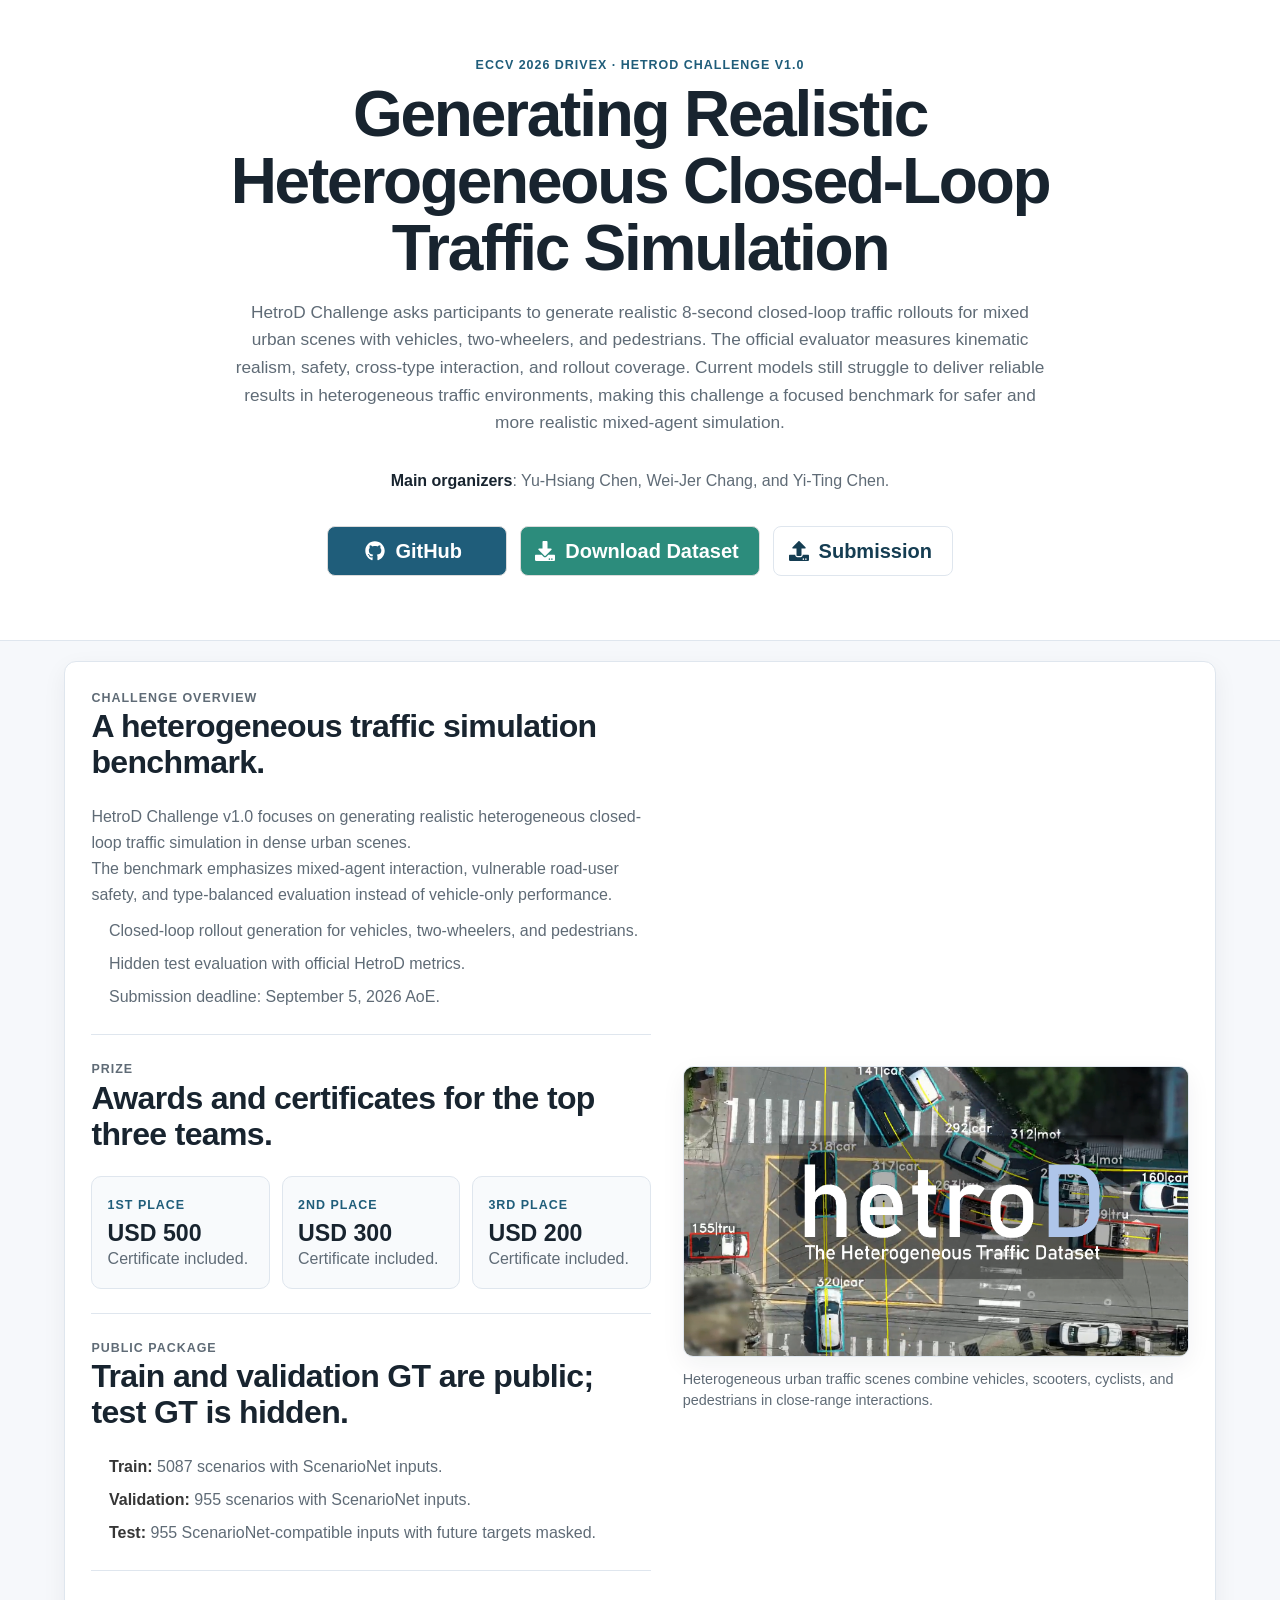
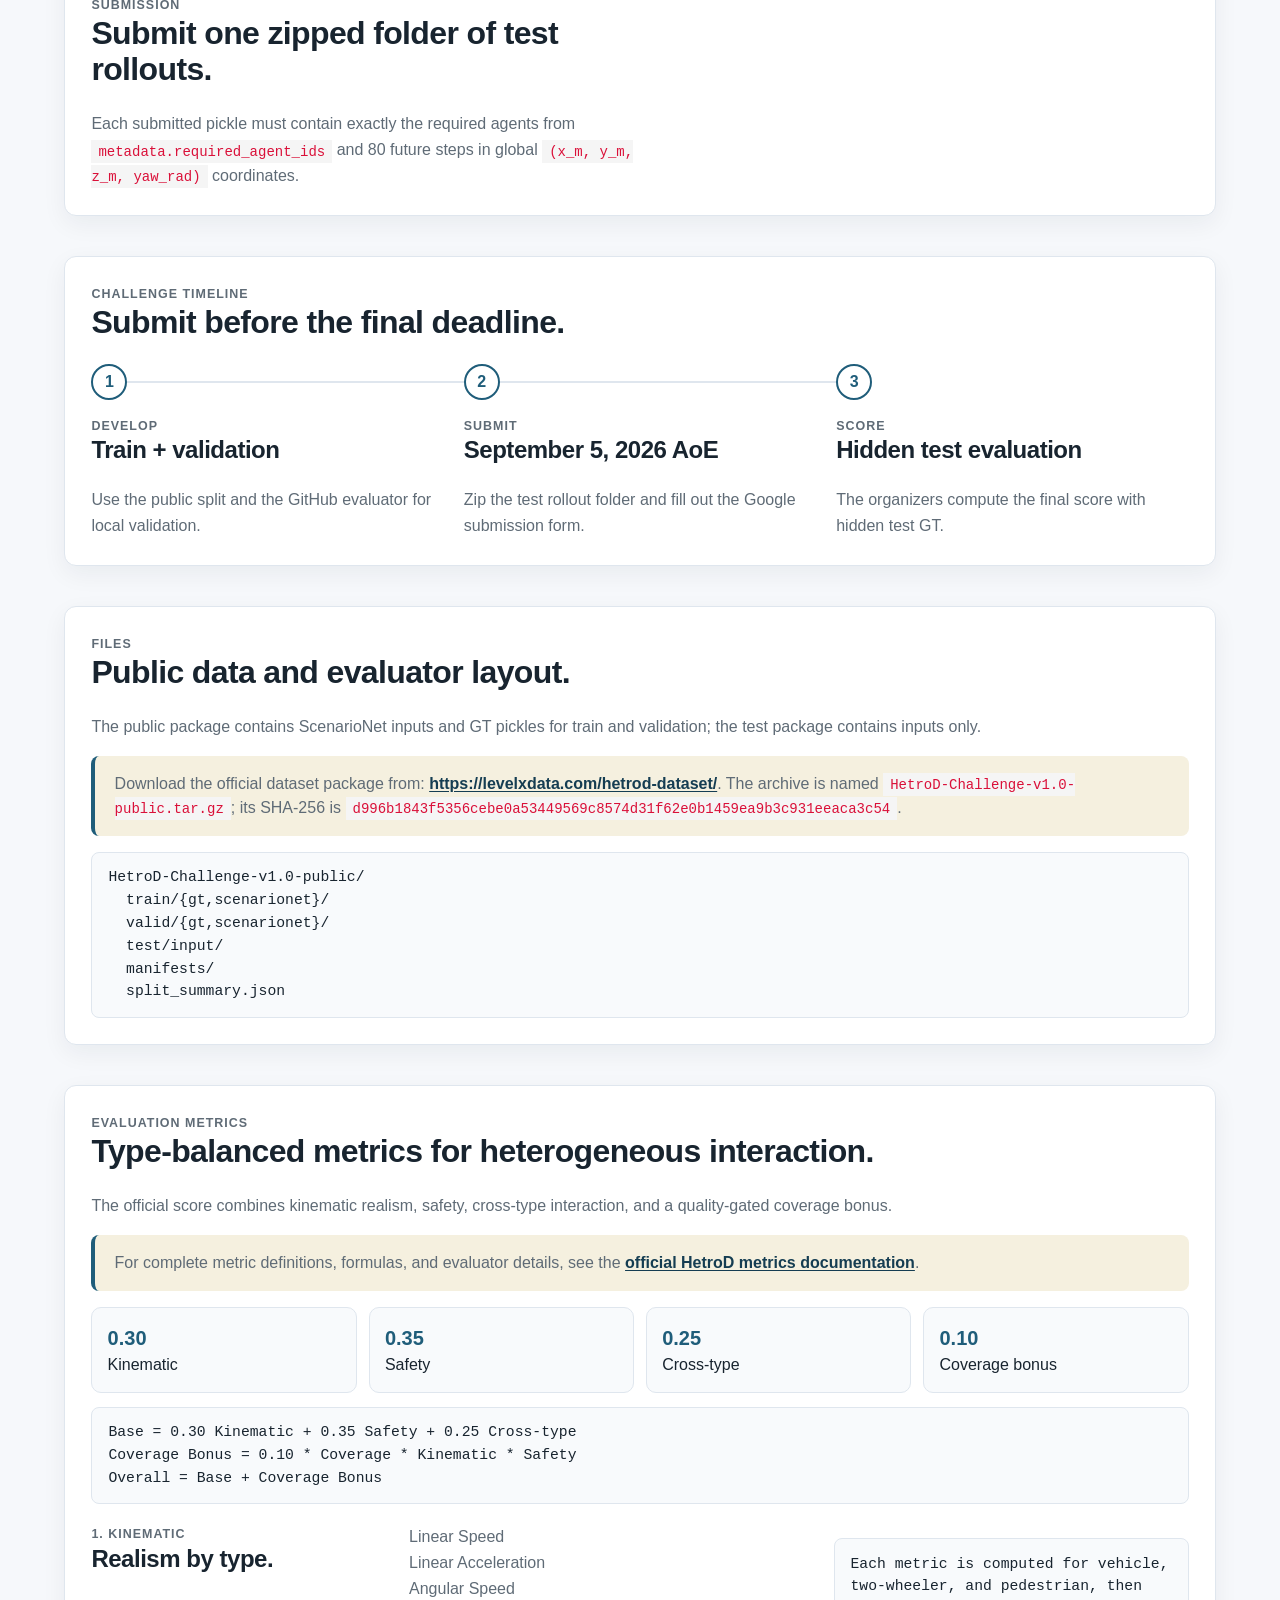
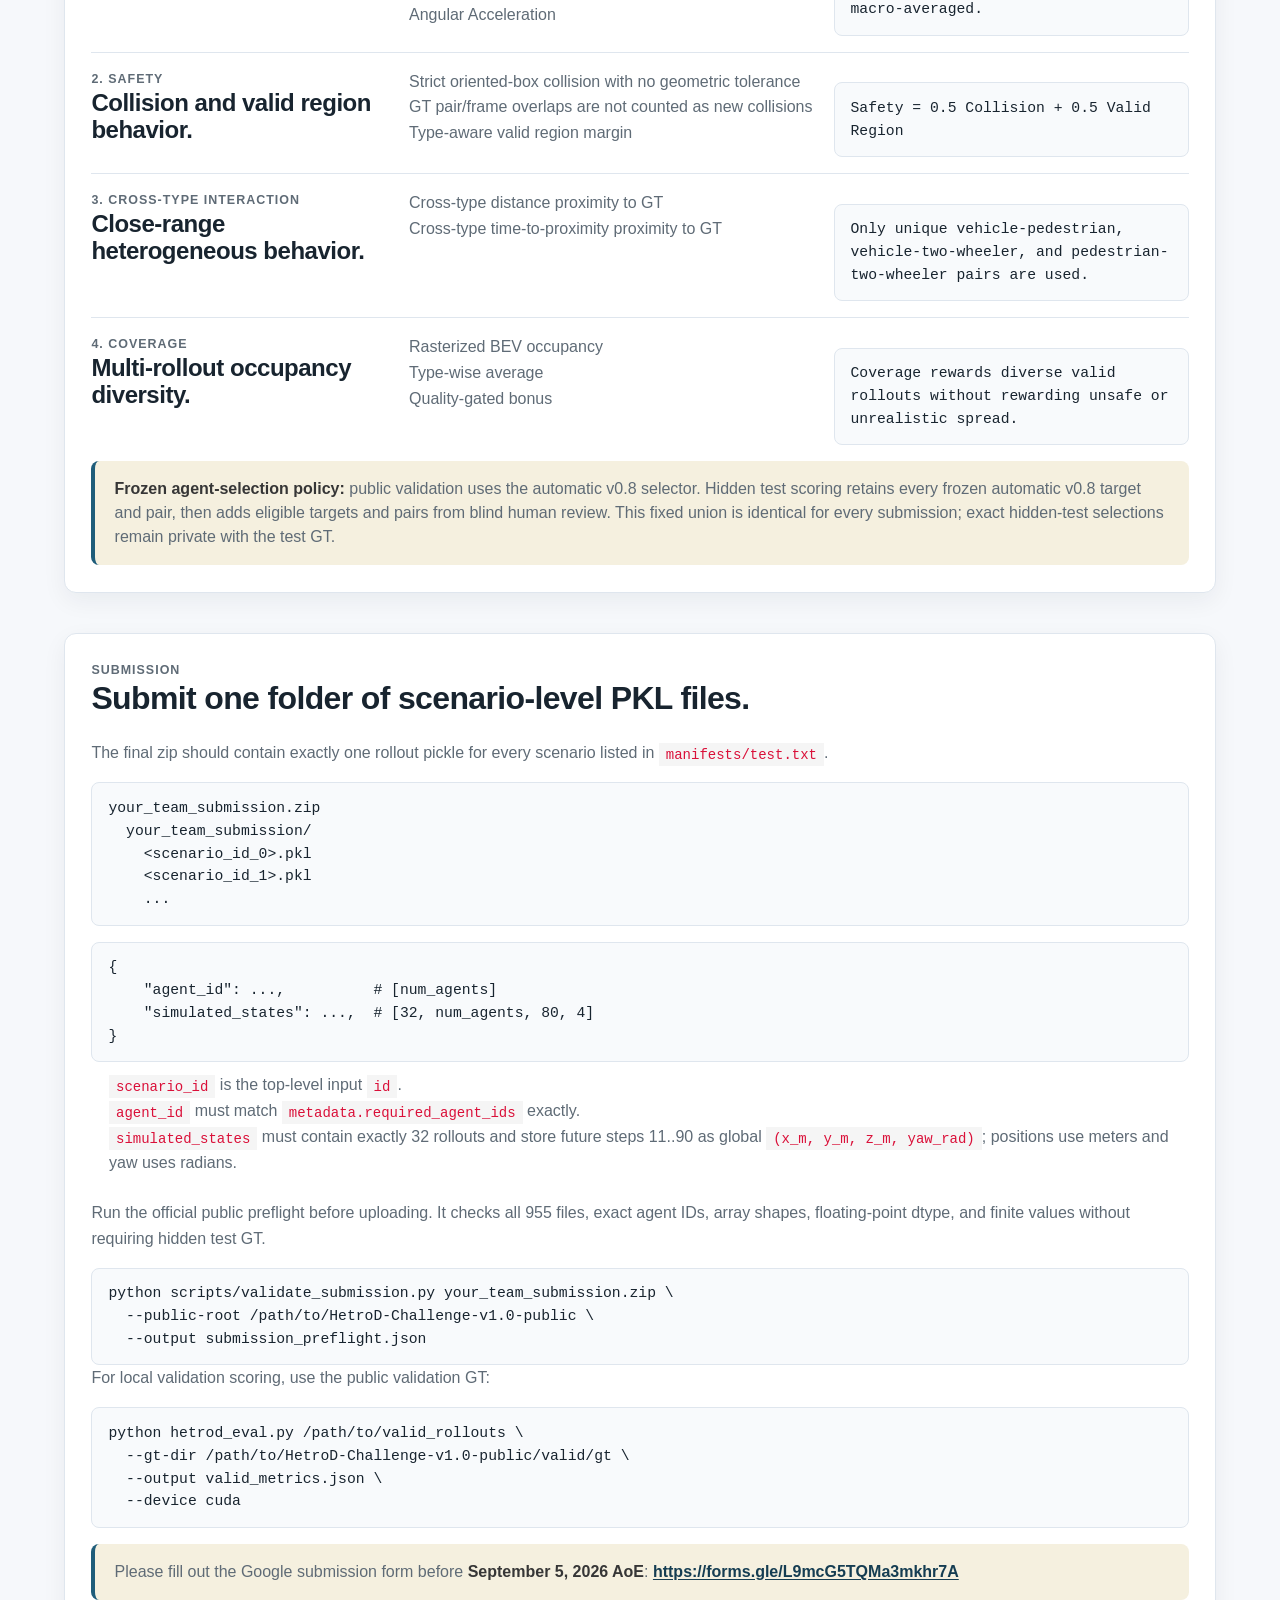
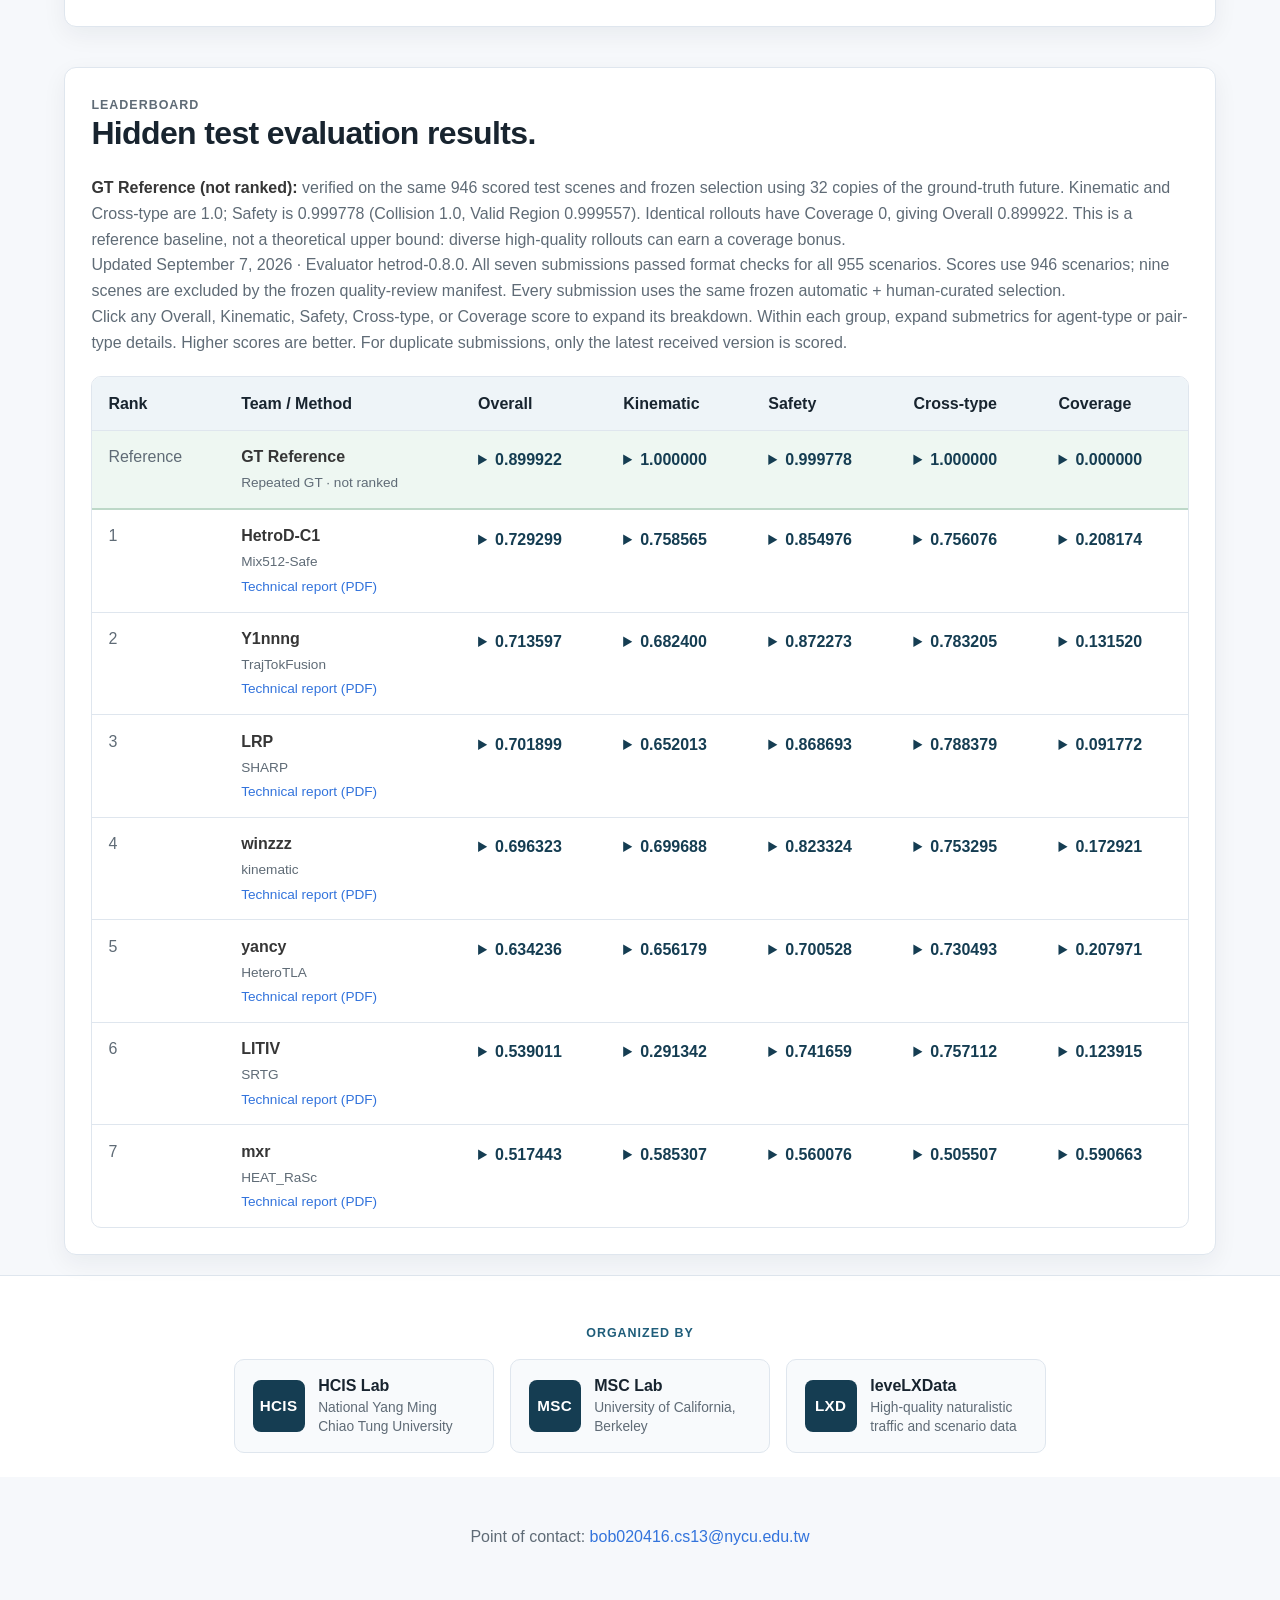
==== commit fd40a085: "Add verified unranked GT reference with metric breakdowns" ====
--- a/challenge.html
+++ b/challenge.html
@@ -393,6 +393,7 @@
     }
 
     .leaderboard-preview td { vertical-align: top; font-variant-numeric: tabular-nums; }
+    .leaderboard-preview .gt-reference-row > td { background: #eef7f2; border-bottom: 2px solid #bdd8c8; }
     .method-label { display: block; font-size: 0.85rem; margin-top: 0.25rem; }
     .metric-breakdown > summary { cursor: pointer; color: var(--primary-dark); font-weight: 700; padding: 0.2rem 0; }
     .metric-breakdown summary:focus-visible { outline: 3px solid var(--primary); outline-offset: 3px; }
@@ -860,10 +861,11 @@
       <div class="container is-max-widescreen"><div class="content-card">
         <p class="section-kicker">Leaderboard</p>
         <h2 class="title is-3">Hidden test evaluation results.</h2>
+        <p><strong>GT Reference (not ranked):</strong> verified on the same 946 scored test scenes and frozen selection using 32 copies of the ground-truth future. Kinematic and Cross-type are 1.0; Safety is 0.999778 (Collision 1.0, Valid Region 0.999557). Identical rollouts have Coverage 0, giving Overall 0.899922. This is a reference baseline, not a theoretical upper bound: diverse high-quality rollouts can earn a coverage bonus.</p>
         <p>Updated September 7, 2026 · Evaluator hetrod-0.8.0. All seven submissions passed format checks for all 955 scenarios. Scores use 946 scenarios; nine scenes are excluded by the frozen quality-review manifest. Every submission uses the same frozen automatic + human-curated selection.</p>
         <p>Click any Overall, Kinematic, Safety, Cross-type, or Coverage score to expand its breakdown. Within each group, expand submetrics for agent-type or pair-type details. Higher scores are better. For duplicate submissions, only the latest received version is scored.</p>
         <div class="leaderboard-preview"><table><caption class="is-sr-only">HetroD hidden test scores ranked by Overall, with expandable metric breakdowns</caption>
-        <thead><tr><th scope="col">Rank</th><th scope="col">Team / Method</th><th scope="col">Overall</th><th scope="col">Kinematic</th><th scope="col">Safety</th><th scope="col">Cross-type</th><th scope="col">Coverage</th></tr></thead><tbody><tr><td>1</td><td><strong>HetroD-C1</strong><span class="method-label">Mix512-Safe</span><a class="method-label" href="static/reports/challenge-v1/HetroD-C1_Mix512-Safe.pdf" target="_blank" rel="noopener" aria-label="HetroD-C1 technical report (PDF, opens in a new tab)">Technical report (PDF)</a></td><td><details class="metric-breakdown"><summary aria-label="HetroD-C1 — Overall breakdown">0.729299</summary><div class="metric-detail-content"><h3>Overall</h3><div class="metric-detail-scroll"><table class="metric-detail-table"><thead><tr><th scope="col">Contribution</th><th scope="col">Weighted score</th></tr></thead><tbody><tr><td>Kinematic</td><td>0.227570</td></tr><tr><td>Safety</td><td>0.299241</td></tr><tr><td>Cross-type</td><td>0.189019</td></tr><tr><td>Coverage bonus</td><td>0.013469</td></tr></tbody></table></div><p class="breakdown-note">Overall is the sum of these contributions, averaged equally across locations.</p></div></details></td><td><details class="metric-breakdown"><summary aria-label="HetroD-C1 — Kinematic breakdown">0.758565</summary><div class="metric-detail-content"><h3>Kinematic</h3><p class="breakdown-note">Pooled diagnostic details below; official group scores use equal-weight location averaging. These details need not average to the group score.</p><details class="metric-subdetail"><summary>Linear speed <strong>0.720818</strong></summary><div class="metric-detail-scroll"><table class="metric-detail-table"><thead><tr><th scope="col">Agent type</th><th scope="col">Score</th></tr></thead><tbody><tr><td>Vehicle</td><td>0.637761</td></tr><tr><td>Two-wheeler</td><td>0.619756</td></tr><tr><td>Pedestrian</td><td>0.904936</td></tr></tbody></table></div></details><details class="metric-subdetail"><summary>Linear acceleration <strong>0.687767</strong></summary><div class="metric-detail-scroll"><table class="metric-detail-table"><thead><tr><th scope="col">Agent type</th><th scope="col">Score</th></tr></thead><tbody><tr><td>Vehicle</td><td>0.637738</td></tr><tr><td>Two-wheeler</td><td>0.583008</td></tr><tr><td>Pedestrian</td><td>0.842556</td></tr></tbody></table></div></details><details class="metric-subdetail"><summary>Angular speed <strong>0.693512</strong></summary><div class="metric-detail-scroll"><table class="metric-detail-table"><thead><tr><th scope="col">Agent type</th><th scope="col">Score</th></tr></thead><tbody><tr><td>Vehicle</td><td>0.710366</td></tr><tr><td>Two-wheeler</td><td>0.722116</td></tr><tr><td>Pedestrian</td><td>0.648053</td></tr></tbody></table></div></details><details class="metric-subdetail"><summary>Angular acceleration <strong>0.849693</strong></summary><div class="metric-detail-scroll"><table class="metric-detail-table"><thead><tr><th scope="col">Agent type</th><th scope="col">Score</th></tr></thead><tbody><tr><td>Vehicle</td><td>0.896951</td></tr><tr><td>Two-wheeler</td><td>0.833849</td></tr><tr><td>Pedestrian</td><td>0.818280</td></tr></tbody></table></div></details><details class="metric-subdetail"><summary>By location</summary><div class="metric-detail-scroll"><table class="metric-detail-table"><thead><tr><th scope="col">Location ID</th><th scope="col">Score</th></tr></thead><tbody><tr><td>loc0</td><td>0.737156</td></tr><tr><td>loc1</td><td>0.777656</td></tr><tr><td>loc2</td><td>0.713613</td></tr><tr><td>loc3</td><td>0.777558</td></tr><tr><td>loc4</td><td>0.770229</td></tr><tr><td>loc5</td><td>0.775179</td></tr></tbody></table></div></details></div></details></td><td><details class="metric-breakdown"><summary aria-label="HetroD-C1 — Safety breakdown">0.854976</summary><div class="metric-detail-content"><h3>Safety</h3><p class="breakdown-note">Pooled diagnostic details below; official group scores use equal-weight location averaging. These details need not average to the group score.</p><details class="metric-subdetail"><summary>Collision <strong>0.762685</strong></summary><div class="metric-detail-scroll"><table class="metric-detail-table"><thead><tr><th scope="col">Agent type</th><th scope="col">Score</th></tr></thead><tbody><tr><td>Vehicle</td><td>0.779377</td></tr><tr><td>Two-wheeler</td><td>0.732657</td></tr><tr><td>Pedestrian</td><td>0.612417</td></tr></tbody></table></div></details><details class="metric-subdetail"><summary>Valid region <strong>0.947266</strong></summary><div class="metric-detail-scroll"><table class="metric-detail-table"><thead><tr><th scope="col">Agent type</th><th scope="col">Score</th></tr></thead><tbody><tr><td>Vehicle</td><td>0.981720</td></tr><tr><td>Two-wheeler</td><td>0.965210</td></tr><tr><td>Pedestrian</td><td>0.893973</td></tr></tbody></table></div></details><details class="metric-subdetail"><summary>By location</summary><div class="metric-detail-scroll"><table class="metric-detail-table"><thead><tr><th scope="col">Location ID</th><th scope="col">Score</th></tr></thead><tbody><tr><td>loc0</td><td>0.855637</td></tr><tr><td>loc1</td><td>0.871350</td></tr><tr><td>loc2</td><td>0.803746</td></tr><tr><td>loc3</td><td>0.823272</td></tr><tr><td>loc4</td><td>0.942600</td></tr><tr><td>loc5</td><td>0.833247</td></tr></tbody></table></div></details></div></details></td><td><details class="metric-breakdown"><summary aria-label="HetroD-C1 — Cross-type breakdown">0.756076</summary><div class="metric-detail-content"><h3>Cross-type</h3><p class="breakdown-note">Pooled diagnostic details below; official group scores use equal-weight location averaging. These details need not average to the group score.</p><div class="metric-detail-scroll"><table class="metric-detail-table"><thead><tr><th scope="col">Submetric</th><th scope="col">Score</th></tr></thead><tbody><tr><td>Distance proximity to GT</td><td>0.736843</td></tr><tr><td>Time-to-proximity to GT</td><td>0.735215</td></tr></tbody></table></div><details class="metric-subdetail"><summary>Vehicle–pedestrian <strong>0.709868</strong></summary><div class="metric-detail-scroll"><table class="metric-detail-table"><thead><tr><th scope="col">Submetric</th><th scope="col">Score</th></tr></thead><tbody><tr><td>Distance proximity to GT</td><td>0.714114</td></tr><tr><td>Time-to-proximity to GT</td><td>0.705622</td></tr></tbody></table></div></details><details class="metric-subdetail"><summary>Vehicle–two-wheeler <strong>0.742133</strong></summary><div class="metric-detail-scroll"><table class="metric-detail-table"><thead><tr><th scope="col">Submetric</th><th scope="col">Score</th></tr></thead><tbody><tr><td>Distance proximity to GT</td><td>0.742676</td></tr><tr><td>Time-to-proximity to GT</td><td>0.741590</td></tr></tbody></table></div></details><details class="metric-subdetail"><summary>Pedestrian–two-wheeler <strong>0.756086</strong></summary><div class="metric-detail-scroll"><table class="metric-detail-table"><thead><tr><th scope="col">Submetric</th><th scope="col">Score</th></tr></thead><tbody><tr><td>Distance proximity to GT</td><td>0.753739</td></tr><tr><td>Time-to-proximity to GT</td><td>0.758433</td></tr></tbody></table></div></details><details class="metric-subdetail"><summary>By location</summary><div class="metric-detail-scroll"><table class="metric-detail-table"><thead><tr><th scope="col">Location ID</th><th scope="col">Score</th></tr></thead><tbody><tr><td>loc0</td><td>0.781205</td></tr><tr><td>loc1</td><td>0.767482</td></tr><tr><td>loc2</td><td>0.723560</td></tr><tr><td>loc3</td><td>0.690271</td></tr><tr><td>loc4</td><td>0.795847</td></tr><tr><td>loc5</td><td>0.778091</td></tr></tbody></table></div></details></div></details></td><td><details class="metric-breakdown"><summary aria-label="HetroD-C1 — Coverage breakdown">0.208174</summary><div class="metric-detail-content"><h3>Coverage</h3><p class="breakdown-note">Pooled diagnostic details below; official group scores use equal-weight location averaging. These details need not average to the group score.</p><div class="metric-detail-scroll"><table class="metric-detail-table"><thead><tr><th scope="col">Agent type</th><th scope="col">Score</th></tr></thead><tbody><tr><td>Vehicle</td><td>0.144115</td></tr><tr><td>Two-wheeler</td><td>0.306314</td></tr><tr><td>Pedestrian</td><td>0.185718</td></tr></tbody></table></div><p class="breakdown-note">Coverage is the raw diversity score. Its contribution to Overall is quality-gated.</p><details class="metric-subdetail"><summary>By location</summary><div class="metric-detail-scroll"><table class="metric-detail-table"><thead><tr><th scope="col">Location ID</th><th scope="col">Score</th></tr></thead><tbody><tr><td>loc0</td><td>0.244790</td></tr><tr><td>loc1</td><td>0.199431</td></tr><tr><td>loc2</td><td>0.226549</td></tr><tr><td>loc3</td><td>0.180699</td></tr><tr><td>loc4</td><td>0.201863</td></tr><tr><td>loc5</td><td>0.195712</td></tr></tbody></table></div></details></div></details></td></tr>
+        <thead><tr><th scope="col">Rank</th><th scope="col">Team / Method</th><th scope="col">Overall</th><th scope="col">Kinematic</th><th scope="col">Safety</th><th scope="col">Cross-type</th><th scope="col">Coverage</th></tr></thead><tbody><tr class="gt-reference-row"><td>Reference</td><td><strong>GT Reference</strong><span class="method-label">Repeated GT · not ranked</span></td><td><details class="metric-breakdown"><summary aria-label="GT — Overall breakdown">0.899922</summary><div class="metric-detail-content"><h3>Overall</h3><div class="metric-detail-scroll"><table class="metric-detail-table"><thead><tr><th scope="col">Contribution</th><th scope="col">Weighted score</th></tr></thead><tbody><tr><td>Kinematic</td><td>0.300000</td></tr><tr><td>Safety</td><td>0.349922</td></tr><tr><td>Cross-type</td><td>0.250000</td></tr><tr><td>Coverage bonus</td><td>0.000000</td></tr></tbody></table></div><p class="breakdown-note">Overall is the sum of these contributions, averaged equally across locations.</p></div></details></td><td><details class="metric-breakdown"><summary aria-label="GT — Kinematic breakdown">1.000000</summary><div class="metric-detail-content"><h3>Kinematic</h3><p class="breakdown-note">Pooled diagnostic details below; official group scores use equal-weight location averaging. These details need not average to the group score.</p><details class="metric-subdetail"><summary>Linear speed <strong>1.000000</strong></summary><div class="metric-detail-scroll"><table class="metric-detail-table"><thead><tr><th scope="col">Agent type</th><th scope="col">Score</th></tr></thead><tbody><tr><td>Vehicle</td><td>1.000000</td></tr><tr><td>Two-wheeler</td><td>1.000000</td></tr><tr><td>Pedestrian</td><td>1.000000</td></tr></tbody></table></div></details><details class="metric-subdetail"><summary>Linear acceleration <strong>1.000000</strong></summary><div class="metric-detail-scroll"><table class="metric-detail-table"><thead><tr><th scope="col">Agent type</th><th scope="col">Score</th></tr></thead><tbody><tr><td>Vehicle</td><td>1.000000</td></tr><tr><td>Two-wheeler</td><td>1.000000</td></tr><tr><td>Pedestrian</td><td>1.000000</td></tr></tbody></table></div></details><details class="metric-subdetail"><summary>Angular speed <strong>1.000000</strong></summary><div class="metric-detail-scroll"><table class="metric-detail-table"><thead><tr><th scope="col">Agent type</th><th scope="col">Score</th></tr></thead><tbody><tr><td>Vehicle</td><td>1.000000</td></tr><tr><td>Two-wheeler</td><td>1.000000</td></tr><tr><td>Pedestrian</td><td>1.000000</td></tr></tbody></table></div></details><details class="metric-subdetail"><summary>Angular acceleration <strong>1.000000</strong></summary><div class="metric-detail-scroll"><table class="metric-detail-table"><thead><tr><th scope="col">Agent type</th><th scope="col">Score</th></tr></thead><tbody><tr><td>Vehicle</td><td>1.000000</td></tr><tr><td>Two-wheeler</td><td>1.000000</td></tr><tr><td>Pedestrian</td><td>1.000000</td></tr></tbody></table></div></details><details class="metric-subdetail"><summary>By location</summary><div class="metric-detail-scroll"><table class="metric-detail-table"><thead><tr><th scope="col">Location ID</th><th scope="col">Score</th></tr></thead><tbody><tr><td>loc0</td><td>1.000000</td></tr><tr><td>loc1</td><td>1.000000</td></tr><tr><td>loc2</td><td>1.000000</td></tr><tr><td>loc3</td><td>1.000000</td></tr><tr><td>loc4</td><td>1.000000</td></tr><tr><td>loc5</td><td>1.000000</td></tr></tbody></table></div></details></div></details></td><td><details class="metric-breakdown"><summary aria-label="GT — Safety breakdown">0.999778</summary><div class="metric-detail-content"><h3>Safety</h3><p class="breakdown-note">Pooled diagnostic details below; official group scores use equal-weight location averaging. These details need not average to the group score.</p><details class="metric-subdetail"><summary>Collision <strong>1.000000</strong></summary><div class="metric-detail-scroll"><table class="metric-detail-table"><thead><tr><th scope="col">Agent type</th><th scope="col">Score</th></tr></thead><tbody><tr><td>Vehicle</td><td>1.000000</td></tr><tr><td>Two-wheeler</td><td>1.000000</td></tr><tr><td>Pedestrian</td><td>1.000000</td></tr></tbody></table></div></details><details class="metric-subdetail"><summary>Valid region <strong>0.999557</strong></summary><div class="metric-detail-scroll"><table class="metric-detail-table"><thead><tr><th scope="col">Agent type</th><th scope="col">Score</th></tr></thead><tbody><tr><td>Vehicle</td><td>1.000000</td></tr><tr><td>Two-wheeler</td><td>1.000000</td></tr><tr><td>Pedestrian</td><td>0.998039</td></tr></tbody></table></div></details><details class="metric-subdetail"><summary>By location</summary><div class="metric-detail-scroll"><table class="metric-detail-table"><thead><tr><th scope="col">Location ID</th><th scope="col">Score</th></tr></thead><tbody><tr><td>loc0</td><td>1.000000</td></tr><tr><td>loc1</td><td>1.000000</td></tr><tr><td>loc2</td><td>0.999666</td></tr><tr><td>loc3</td><td>0.999645</td></tr><tr><td>loc4</td><td>0.999715</td></tr><tr><td>loc5</td><td>0.999645</td></tr></tbody></table></div></details></div></details></td><td><details class="metric-breakdown"><summary aria-label="GT — Cross-type breakdown">1.000000</summary><div class="metric-detail-content"><h3>Cross-type</h3><p class="breakdown-note">Pooled diagnostic details below; official group scores use equal-weight location averaging. These details need not average to the group score.</p><div class="metric-detail-scroll"><table class="metric-detail-table"><thead><tr><th scope="col">Submetric</th><th scope="col">Score</th></tr></thead><tbody><tr><td>Distance proximity to GT</td><td>1.000000</td></tr><tr><td>Time-to-proximity to GT</td><td>1.000000</td></tr></tbody></table></div><details class="metric-subdetail"><summary>Vehicle–pedestrian <strong>1.000000</strong></summary><div class="metric-detail-scroll"><table class="metric-detail-table"><thead><tr><th scope="col">Submetric</th><th scope="col">Score</th></tr></thead><tbody><tr><td>Distance proximity to GT</td><td>1.000000</td></tr><tr><td>Time-to-proximity to GT</td><td>1.000000</td></tr></tbody></table></div></details><details class="metric-subdetail"><summary>Vehicle–two-wheeler <strong>1.000000</strong></summary><div class="metric-detail-scroll"><table class="metric-detail-table"><thead><tr><th scope="col">Submetric</th><th scope="col">Score</th></tr></thead><tbody><tr><td>Distance proximity to GT</td><td>1.000000</td></tr><tr><td>Time-to-proximity to GT</td><td>1.000000</td></tr></tbody></table></div></details><details class="metric-subdetail"><summary>Pedestrian–two-wheeler <strong>1.000000</strong></summary><div class="metric-detail-scroll"><table class="metric-detail-table"><thead><tr><th scope="col">Submetric</th><th scope="col">Score</th></tr></thead><tbody><tr><td>Distance proximity to GT</td><td>1.000000</td></tr><tr><td>Time-to-proximity to GT</td><td>1.000000</td></tr></tbody></table></div></details><details class="metric-subdetail"><summary>By location</summary><div class="metric-detail-scroll"><table class="metric-detail-table"><thead><tr><th scope="col">Location ID</th><th scope="col">Score</th></tr></thead><tbody><tr><td>loc0</td><td>1.000000</td></tr><tr><td>loc1</td><td>1.000000</td></tr><tr><td>loc2</td><td>1.000000</td></tr><tr><td>loc3</td><td>1.000000</td></tr><tr><td>loc4</td><td>1.000000</td></tr><tr><td>loc5</td><td>1.000000</td></tr></tbody></table></div></details></div></details></td><td><details class="metric-breakdown"><summary aria-label="GT — Coverage breakdown">0.000000</summary><div class="metric-detail-content"><h3>Coverage</h3><p class="breakdown-note">Pooled diagnostic details below; official group scores use equal-weight location averaging. These details need not average to the group score.</p><div class="metric-detail-scroll"><table class="metric-detail-table"><thead><tr><th scope="col">Agent type</th><th scope="col">Score</th></tr></thead><tbody><tr><td>Vehicle</td><td>0.000000</td></tr><tr><td>Two-wheeler</td><td>0.000000</td></tr><tr><td>Pedestrian</td><td>0.000000</td></tr></tbody></table></div><p class="breakdown-note">Coverage is the raw diversity score. Its contribution to Overall is quality-gated.</p><details class="metric-subdetail"><summary>By location</summary><div class="metric-detail-scroll"><table class="metric-detail-table"><thead><tr><th scope="col">Location ID</th><th scope="col">Score</th></tr></thead><tbody><tr><td>loc0</td><td>0.000000</td></tr><tr><td>loc1</td><td>0.000000</td></tr><tr><td>loc2</td><td>0.000000</td></tr><tr><td>loc3</td><td>0.000000</td></tr><tr><td>loc4</td><td>0.000000</td></tr><tr><td>loc5</td><td>0.000000</td></tr></tbody></table></div></details></div></details></td></tr><tr><td>1</td><td><strong>HetroD-C1</strong><span class="method-label">Mix512-Safe</span><a class="method-label" href="static/reports/challenge-v1/HetroD-C1_Mix512-Safe.pdf" target="_blank" rel="noopener" aria-label="HetroD-C1 technical report (PDF, opens in a new tab)">Technical report (PDF)</a></td><td><details class="metric-breakdown"><summary aria-label="HetroD-C1 — Overall breakdown">0.729299</summary><div class="metric-detail-content"><h3>Overall</h3><div class="metric-detail-scroll"><table class="metric-detail-table"><thead><tr><th scope="col">Contribution</th><th scope="col">Weighted score</th></tr></thead><tbody><tr><td>Kinematic</td><td>0.227570</td></tr><tr><td>Safety</td><td>0.299241</td></tr><tr><td>Cross-type</td><td>0.189019</td></tr><tr><td>Coverage bonus</td><td>0.013469</td></tr></tbody></table></div><p class="breakdown-note">Overall is the sum of these contributions, averaged equally across locations.</p></div></details></td><td><details class="metric-breakdown"><summary aria-label="HetroD-C1 — Kinematic breakdown">0.758565</summary><div class="metric-detail-content"><h3>Kinematic</h3><p class="breakdown-note">Pooled diagnostic details below; official group scores use equal-weight location averaging. These details need not average to the group score.</p><details class="metric-subdetail"><summary>Linear speed <strong>0.720818</strong></summary><div class="metric-detail-scroll"><table class="metric-detail-table"><thead><tr><th scope="col">Agent type</th><th scope="col">Score</th></tr></thead><tbody><tr><td>Vehicle</td><td>0.637761</td></tr><tr><td>Two-wheeler</td><td>0.619756</td></tr><tr><td>Pedestrian</td><td>0.904936</td></tr></tbody></table></div></details><details class="metric-subdetail"><summary>Linear acceleration <strong>0.687767</strong></summary><div class="metric-detail-scroll"><table class="metric-detail-table"><thead><tr><th scope="col">Agent type</th><th scope="col">Score</th></tr></thead><tbody><tr><td>Vehicle</td><td>0.637738</td></tr><tr><td>Two-wheeler</td><td>0.583008</td></tr><tr><td>Pedestrian</td><td>0.842556</td></tr></tbody></table></div></details><details class="metric-subdetail"><summary>Angular speed <strong>0.693512</strong></summary><div class="metric-detail-scroll"><table class="metric-detail-table"><thead><tr><th scope="col">Agent type</th><th scope="col">Score</th></tr></thead><tbody><tr><td>Vehicle</td><td>0.710366</td></tr><tr><td>Two-wheeler</td><td>0.722116</td></tr><tr><td>Pedestrian</td><td>0.648053</td></tr></tbody></table></div></details><details class="metric-subdetail"><summary>Angular acceleration <strong>0.849693</strong></summary><div class="metric-detail-scroll"><table class="metric-detail-table"><thead><tr><th scope="col">Agent type</th><th scope="col">Score</th></tr></thead><tbody><tr><td>Vehicle</td><td>0.896951</td></tr><tr><td>Two-wheeler</td><td>0.833849</td></tr><tr><td>Pedestrian</td><td>0.818280</td></tr></tbody></table></div></details><details class="metric-subdetail"><summary>By location</summary><div class="metric-detail-scroll"><table class="metric-detail-table"><thead><tr><th scope="col">Location ID</th><th scope="col">Score</th></tr></thead><tbody><tr><td>loc0</td><td>0.737156</td></tr><tr><td>loc1</td><td>0.777656</td></tr><tr><td>loc2</td><td>0.713613</td></tr><tr><td>loc3</td><td>0.777558</td></tr><tr><td>loc4</td><td>0.770229</td></tr><tr><td>loc5</td><td>0.775179</td></tr></tbody></table></div></details></div></details></td><td><details class="metric-breakdown"><summary aria-label="HetroD-C1 — Safety breakdown">0.854976</summary><div class="metric-detail-content"><h3>Safety</h3><p class="breakdown-note">Pooled diagnostic details below; official group scores use equal-weight location averaging. These details need not average to the group score.</p><details class="metric-subdetail"><summary>Collision <strong>0.762685</strong></summary><div class="metric-detail-scroll"><table class="metric-detail-table"><thead><tr><th scope="col">Agent type</th><th scope="col">Score</th></tr></thead><tbody><tr><td>Vehicle</td><td>0.779377</td></tr><tr><td>Two-wheeler</td><td>0.732657</td></tr><tr><td>Pedestrian</td><td>0.612417</td></tr></tbody></table></div></details><details class="metric-subdetail"><summary>Valid region <strong>0.947266</strong></summary><div class="metric-detail-scroll"><table class="metric-detail-table"><thead><tr><th scope="col">Agent type</th><th scope="col">Score</th></tr></thead><tbody><tr><td>Vehicle</td><td>0.981720</td></tr><tr><td>Two-wheeler</td><td>0.965210</td></tr><tr><td>Pedestrian</td><td>0.893973</td></tr></tbody></table></div></details><details class="metric-subdetail"><summary>By location</summary><div class="metric-detail-scroll"><table class="metric-detail-table"><thead><tr><th scope="col">Location ID</th><th scope="col">Score</th></tr></thead><tbody><tr><td>loc0</td><td>0.855637</td></tr><tr><td>loc1</td><td>0.871350</td></tr><tr><td>loc2</td><td>0.803746</td></tr><tr><td>loc3</td><td>0.823272</td></tr><tr><td>loc4</td><td>0.942600</td></tr><tr><td>loc5</td><td>0.833247</td></tr></tbody></table></div></details></div></details></td><td><details class="metric-breakdown"><summary aria-label="HetroD-C1 — Cross-type breakdown">0.756076</summary><div class="metric-detail-content"><h3>Cross-type</h3><p class="breakdown-note">Pooled diagnostic details below; official group scores use equal-weight location averaging. These details need not average to the group score.</p><div class="metric-detail-scroll"><table class="metric-detail-table"><thead><tr><th scope="col">Submetric</th><th scope="col">Score</th></tr></thead><tbody><tr><td>Distance proximity to GT</td><td>0.736843</td></tr><tr><td>Time-to-proximity to GT</td><td>0.735215</td></tr></tbody></table></div><details class="metric-subdetail"><summary>Vehicle–pedestrian <strong>0.709868</strong></summary><div class="metric-detail-scroll"><table class="metric-detail-table"><thead><tr><th scope="col">Submetric</th><th scope="col">Score</th></tr></thead><tbody><tr><td>Distance proximity to GT</td><td>0.714114</td></tr><tr><td>Time-to-proximity to GT</td><td>0.705622</td></tr></tbody></table></div></details><details class="metric-subdetail"><summary>Vehicle–two-wheeler <strong>0.742133</strong></summary><div class="metric-detail-scroll"><table class="metric-detail-table"><thead><tr><th scope="col">Submetric</th><th scope="col">Score</th></tr></thead><tbody><tr><td>Distance proximity to GT</td><td>0.742676</td></tr><tr><td>Time-to-proximity to GT</td><td>0.741590</td></tr></tbody></table></div></details><details class="metric-subdetail"><summary>Pedestrian–two-wheeler <strong>0.756086</strong></summary><div class="metric-detail-scroll"><table class="metric-detail-table"><thead><tr><th scope="col">Submetric</th><th scope="col">Score</th></tr></thead><tbody><tr><td>Distance proximity to GT</td><td>0.753739</td></tr><tr><td>Time-to-proximity to GT</td><td>0.758433</td></tr></tbody></table></div></details><details class="metric-subdetail"><summary>By location</summary><div class="metric-detail-scroll"><table class="metric-detail-table"><thead><tr><th scope="col">Location ID</th><th scope="col">Score</th></tr></thead><tbody><tr><td>loc0</td><td>0.781205</td></tr><tr><td>loc1</td><td>0.767482</td></tr><tr><td>loc2</td><td>0.723560</td></tr><tr><td>loc3</td><td>0.690271</td></tr><tr><td>loc4</td><td>0.795847</td></tr><tr><td>loc5</td><td>0.778091</td></tr></tbody></table></div></details></div></details></td><td><details class="metric-breakdown"><summary aria-label="HetroD-C1 — Coverage breakdown">0.208174</summary><div class="metric-detail-content"><h3>Coverage</h3><p class="breakdown-note">Pooled diagnostic details below; official group scores use equal-weight location averaging. These details need not average to the group score.</p><div class="metric-detail-scroll"><table class="metric-detail-table"><thead><tr><th scope="col">Agent type</th><th scope="col">Score</th></tr></thead><tbody><tr><td>Vehicle</td><td>0.144115</td></tr><tr><td>Two-wheeler</td><td>0.306314</td></tr><tr><td>Pedestrian</td><td>0.185718</td></tr></tbody></table></div><p class="breakdown-note">Coverage is the raw diversity score. Its contribution to Overall is quality-gated.</p><details class="metric-subdetail"><summary>By location</summary><div class="metric-detail-scroll"><table class="metric-detail-table"><thead><tr><th scope="col">Location ID</th><th scope="col">Score</th></tr></thead><tbody><tr><td>loc0</td><td>0.244790</td></tr><tr><td>loc1</td><td>0.199431</td></tr><tr><td>loc2</td><td>0.226549</td></tr><tr><td>loc3</td><td>0.180699</td></tr><tr><td>loc4</td><td>0.201863</td></tr><tr><td>loc5</td><td>0.195712</td></tr></tbody></table></div></details></div></details></td></tr>
 <tr><td>2</td><td><strong>Y1nnng</strong><span class="method-label">TrajTokFusion</span><a class="method-label" href="static/reports/challenge-v1/Y1nnng_TrajTokFusion.pdf" target="_blank" rel="noopener" aria-label="Y1nnng technical report (PDF, opens in a new tab)">Technical report (PDF)</a></td><td><details class="metric-breakdown"><summary aria-label="Y1nnng — Overall breakdown">0.713597</summary><div class="metric-detail-content"><h3>Overall</h3><div class="metric-detail-scroll"><table class="metric-detail-table"><thead><tr><th scope="col">Contribution</th><th scope="col">Weighted score</th></tr></thead><tbody><tr><td>Kinematic</td><td>0.204720</td></tr><tr><td>Safety</td><td>0.305295</td></tr><tr><td>Cross-type</td><td>0.195801</td></tr><tr><td>Coverage bonus</td><td>0.007780</td></tr></tbody></table></div><p class="breakdown-note">Overall is the sum of these contributions, averaged equally across locations.</p></div></details></td><td><details class="metric-breakdown"><summary aria-label="Y1nnng — Kinematic breakdown">0.682400</summary><div class="metric-detail-content"><h3>Kinematic</h3><p class="breakdown-note">Pooled diagnostic details below; official group scores use equal-weight location averaging. These details need not average to the group score.</p><details class="metric-subdetail"><summary>Linear speed <strong>0.678148</strong></summary><div class="metric-detail-scroll"><table class="metric-detail-table"><thead><tr><th scope="col">Agent type</th><th scope="col">Score</th></tr></thead><tbody><tr><td>Vehicle</td><td>0.605392</td></tr><tr><td>Two-wheeler</td><td>0.533981</td></tr><tr><td>Pedestrian</td><td>0.895072</td></tr></tbody></table></div></details><details class="metric-subdetail"><summary>Linear acceleration <strong>0.603895</strong></summary><div class="metric-detail-scroll"><table class="metric-detail-table"><thead><tr><th scope="col">Agent type</th><th scope="col">Score</th></tr></thead><tbody><tr><td>Vehicle</td><td>0.566117</td></tr><tr><td>Two-wheeler</td><td>0.476649</td></tr><tr><td>Pedestrian</td><td>0.768917</td></tr></tbody></table></div></details><details class="metric-subdetail"><summary>Angular speed <strong>0.603957</strong></summary><div class="metric-detail-scroll"><table class="metric-detail-table"><thead><tr><th scope="col">Agent type</th><th scope="col">Score</th></tr></thead><tbody><tr><td>Vehicle</td><td>0.693290</td></tr><tr><td>Two-wheeler</td><td>0.594418</td></tr><tr><td>Pedestrian</td><td>0.524163</td></tr></tbody></table></div></details><details class="metric-subdetail"><summary>Angular acceleration <strong>0.813419</strong></summary><div class="metric-detail-scroll"><table class="metric-detail-table"><thead><tr><th scope="col">Agent type</th><th scope="col">Score</th></tr></thead><tbody><tr><td>Vehicle</td><td>0.907433</td></tr><tr><td>Two-wheeler</td><td>0.765177</td></tr><tr><td>Pedestrian</td><td>0.767646</td></tr></tbody></table></div></details><details class="metric-subdetail"><summary>By location</summary><div class="metric-detail-scroll"><table class="metric-detail-table"><thead><tr><th scope="col">Location ID</th><th scope="col">Score</th></tr></thead><tbody><tr><td>loc0</td><td>0.690182</td></tr><tr><td>loc1</td><td>0.685740</td></tr><tr><td>loc2</td><td>0.668912</td></tr><tr><td>loc3</td><td>0.740061</td></tr><tr><td>loc4</td><td>0.663723</td></tr><tr><td>loc5</td><td>0.645783</td></tr></tbody></table></div></details></div></details></td><td><details class="metric-breakdown"><summary aria-label="Y1nnng — Safety breakdown">0.872273</summary><div class="metric-detail-content"><h3>Safety</h3><p class="breakdown-note">Pooled diagnostic details below; official group scores use equal-weight location averaging. These details need not average to the group score.</p><details class="metric-subdetail"><summary>Collision <strong>0.768479</strong></summary><div class="metric-detail-scroll"><table class="metric-detail-table"><thead><tr><th scope="col">Agent type</th><th scope="col">Score</th></tr></thead><tbody><tr><td>Vehicle</td><td>0.763831</td></tr><tr><td>Two-wheeler</td><td>0.745157</td></tr><tr><td>Pedestrian</td><td>0.598220</td></tr></tbody></table></div></details><details class="metric-subdetail"><summary>Valid region <strong>0.976067</strong></summary><div class="metric-detail-scroll"><table class="metric-detail-table"><thead><tr><th scope="col">Agent type</th><th scope="col">Score</th></tr></thead><tbody><tr><td>Vehicle</td><td>0.990994</td></tr><tr><td>Two-wheeler</td><td>0.982554</td></tr><tr><td>Pedestrian</td><td>0.936606</td></tr></tbody></table></div></details><details class="metric-subdetail"><summary>By location</summary><div class="metric-detail-scroll"><table class="metric-detail-table"><thead><tr><th scope="col">Location ID</th><th scope="col">Score</th></tr></thead><tbody><tr><td>loc0</td><td>0.924884</td></tr><tr><td>loc1</td><td>0.883138</td></tr><tr><td>loc2</td><td>0.796638</td></tr><tr><td>loc3</td><td>0.833127</td></tr><tr><td>loc4</td><td>0.939200</td></tr><tr><td>loc5</td><td>0.856649</td></tr></tbody></table></div></details></div></details></td><td><details class="metric-breakdown"><summary aria-label="Y1nnng — Cross-type breakdown">0.783205</summary><div class="metric-detail-content"><h3>Cross-type</h3><p class="breakdown-note">Pooled diagnostic details below; official group scores use equal-weight location averaging. These details need not average to the group score.</p><div class="metric-detail-scroll"><table class="metric-detail-table"><thead><tr><th scope="col">Submetric</th><th scope="col">Score</th></tr></thead><tbody><tr><td>Distance proximity to GT</td><td>0.763122</td></tr><tr><td>Time-to-proximity to GT</td><td>0.760972</td></tr></tbody></table></div><details class="metric-subdetail"><summary>Vehicle–pedestrian <strong>0.745140</strong></summary><div class="metric-detail-scroll"><table class="metric-detail-table"><thead><tr><th scope="col">Submetric</th><th scope="col">Score</th></tr></thead><tbody><tr><td>Distance proximity to GT</td><td>0.752067</td></tr><tr><td>Time-to-proximity to GT</td><td>0.738213</td></tr></tbody></table></div></details><details class="metric-subdetail"><summary>Vehicle–two-wheeler <strong>0.770724</strong></summary><div class="metric-detail-scroll"><table class="metric-detail-table"><thead><tr><th scope="col">Submetric</th><th scope="col">Score</th></tr></thead><tbody><tr><td>Distance proximity to GT</td><td>0.773912</td></tr><tr><td>Time-to-proximity to GT</td><td>0.767535</td></tr></tbody></table></div></details><details class="metric-subdetail"><summary>Pedestrian–two-wheeler <strong>0.770278</strong></summary><div class="metric-detail-scroll"><table class="metric-detail-table"><thead><tr><th scope="col">Submetric</th><th scope="col">Score</th></tr></thead><tbody><tr><td>Distance proximity to GT</td><td>0.763388</td></tr><tr><td>Time-to-proximity to GT</td><td>0.777169</td></tr></tbody></table></div></details><details class="metric-subdetail"><summary>By location</summary><div class="metric-detail-scroll"><table class="metric-detail-table"><thead><tr><th scope="col">Location ID</th><th scope="col">Score</th></tr></thead><tbody><tr><td>loc0</td><td>0.781645</td></tr><tr><td>loc1</td><td>0.813513</td></tr><tr><td>loc2</td><td>0.744093</td></tr><tr><td>loc3</td><td>0.788375</td></tr><tr><td>loc4</td><td>0.815139</td></tr><tr><td>loc5</td><td>0.756468</td></tr></tbody></table></div></details></div></details></td><td><details class="metric-breakdown"><summary aria-label="Y1nnng — Coverage breakdown">0.131520</summary><div class="metric-detail-content"><h3>Coverage</h3><p class="breakdown-note">Pooled diagnostic details below; official group scores use equal-weight location averaging. These details need not average to the group score.</p><div class="metric-detail-scroll"><table class="metric-detail-table"><thead><tr><th scope="col">Agent type</th><th scope="col">Score</th></tr></thead><tbody><tr><td>Vehicle</td><td>0.102799</td></tr><tr><td>Two-wheeler</td><td>0.193987</td></tr><tr><td>Pedestrian</td><td>0.121768</td></tr></tbody></table></div><p class="breakdown-note">Coverage is the raw diversity score. Its contribution to Overall is quality-gated.</p><details class="metric-subdetail"><summary>By location</summary><div class="metric-detail-scroll"><table class="metric-detail-table"><thead><tr><th scope="col">Location ID</th><th scope="col">Score</th></tr></thead><tbody><tr><td>loc0</td><td>0.118979</td></tr><tr><td>loc1</td><td>0.131638</td></tr><tr><td>loc2</td><td>0.165206</td></tr><tr><td>loc3</td><td>0.128707</td></tr><tr><td>loc4</td><td>0.120518</td></tr><tr><td>loc5</td><td>0.124069</td></tr></tbody></table></div></details></div></details></td></tr>
 <tr><td>3</td><td><strong>LRP</strong><span class="method-label">SHARP</span><a class="method-label" href="static/reports/challenge-v1/LRP_SHARP.pdf" target="_blank" rel="noopener" aria-label="LRP technical report (PDF, opens in a new tab)">Technical report (PDF)</a></td><td><details class="metric-breakdown"><summary aria-label="LRP — Overall breakdown">0.701899</summary><div class="metric-detail-content"><h3>Overall</h3><div class="metric-detail-scroll"><table class="metric-detail-table"><thead><tr><th scope="col">Contribution</th><th scope="col">Weighted score</th></tr></thead><tbody><tr><td>Kinematic</td><td>0.195604</td></tr><tr><td>Safety</td><td>0.304043</td></tr><tr><td>Cross-type</td><td>0.197095</td></tr><tr><td>Coverage bonus</td><td>0.005157</td></tr></tbody></table></div><p class="breakdown-note">Overall is the sum of these contributions, averaged equally across locations.</p></div></details></td><td><details class="metric-breakdown"><summary aria-label="LRP — Kinematic breakdown">0.652013</summary><div class="metric-detail-content"><h3>Kinematic</h3><p class="breakdown-note">Pooled diagnostic details below; official group scores use equal-weight location averaging. These details need not average to the group score.</p><details class="metric-subdetail"><summary>Linear speed <strong>0.671392</strong></summary><div class="metric-detail-scroll"><table class="metric-detail-table"><thead><tr><th scope="col">Agent type</th><th scope="col">Score</th></tr></thead><tbody><tr><td>Vehicle</td><td>0.575994</td></tr><tr><td>Two-wheeler</td><td>0.533173</td></tr><tr><td>Pedestrian</td><td>0.905009</td></tr></tbody></table></div></details><details class="metric-subdetail"><summary>Linear acceleration <strong>0.641153</strong></summary><div class="metric-detail-scroll"><table class="metric-detail-table"><thead><tr><th scope="col">Agent type</th><th scope="col">Score</th></tr></thead><tbody><tr><td>Vehicle</td><td>0.602643</td></tr><tr><td>Two-wheeler</td><td>0.583011</td></tr><tr><td>Pedestrian</td><td>0.737805</td></tr></tbody></table></div></details><details class="metric-subdetail"><summary>Angular speed <strong>0.466956</strong></summary><div class="metric-detail-scroll"><table class="metric-detail-table"><thead><tr><th scope="col">Agent type</th><th scope="col">Score</th></tr></thead><tbody><tr><td>Vehicle</td><td>0.693053</td></tr><tr><td>Two-wheeler</td><td>0.498487</td></tr><tr><td>Pedestrian</td><td>0.209329</td></tr></tbody></table></div></details><details class="metric-subdetail"><summary>Angular acceleration <strong>0.651677</strong></summary><div class="metric-detail-scroll"><table class="metric-detail-table"><thead><tr><th scope="col">Agent type</th><th scope="col">Score</th></tr></thead><tbody><tr><td>Vehicle</td><td>0.572380</td></tr><tr><td>Two-wheeler</td><td>0.741566</td></tr><tr><td>Pedestrian</td><td>0.641087</td></tr></tbody></table></div></details><details class="metric-subdetail"><summary>By location</summary><div class="metric-detail-scroll"><table class="metric-detail-table"><thead><tr><th scope="col">Location ID</th><th scope="col">Score</th></tr></thead><tbody><tr><td>loc0</td><td>0.730960</td></tr><tr><td>loc1</td><td>0.652209</td></tr><tr><td>loc2</td><td>0.549651</td></tr><tr><td>loc3</td><td>0.604364</td></tr><tr><td>loc4</td><td>0.714513</td></tr><tr><td>loc5</td><td>0.660384</td></tr></tbody></table></div></details></div></details></td><td><details class="metric-breakdown"><summary aria-label="LRP — Safety breakdown">0.868693</summary><div class="metric-detail-content"><h3>Safety</h3><p class="breakdown-note">Pooled diagnostic details below; official group scores use equal-weight location averaging. These details need not average to the group score.</p><details class="metric-subdetail"><summary>Collision <strong>0.765376</strong></summary><div class="metric-detail-scroll"><table class="metric-detail-table"><thead><tr><th scope="col">Agent type</th><th scope="col">Score</th></tr></thead><tbody><tr><td>Vehicle</td><td>0.812523</td></tr><tr><td>Two-wheeler</td><td>0.768117</td></tr><tr><td>Pedestrian</td><td>0.561548</td></tr></tbody></table></div></details><details class="metric-subdetail"><summary>Valid region <strong>0.972010</strong></summary><div class="metric-detail-scroll"><table class="metric-detail-table"><thead><tr><th scope="col">Agent type</th><th scope="col">Score</th></tr></thead><tbody><tr><td>Vehicle</td><td>0.993182</td></tr><tr><td>Two-wheeler</td><td>0.980308</td></tr><tr><td>Pedestrian</td><td>0.936680</td></tr></tbody></table></div></details><details class="metric-subdetail"><summary>By location</summary><div class="metric-detail-scroll"><table class="metric-detail-table"><thead><tr><th scope="col">Location ID</th><th scope="col">Score</th></tr></thead><tbody><tr><td>loc0</td><td>0.919905</td></tr><tr><td>loc1</td><td>0.867698</td></tr><tr><td>loc2</td><td>0.818999</td></tr><tr><td>loc3</td><td>0.844149</td></tr><tr><td>loc4</td><td>0.917320</td></tr><tr><td>loc5</td><td>0.844087</td></tr></tbody></table></div></details></div></details></td><td><details class="metric-breakdown"><summary aria-label="LRP — Cross-type breakdown">0.788379</summary><div class="metric-detail-content"><h3>Cross-type</h3><p class="breakdown-note">Pooled diagnostic details below; official group scores use equal-weight location averaging. These details need not average to the group score.</p><div class="metric-detail-scroll"><table class="metric-detail-table"><thead><tr><th scope="col">Submetric</th><th scope="col">Score</th></tr></thead><tbody><tr><td>Distance proximity to GT</td><td>0.782603</td></tr><tr><td>Time-to-proximity to GT</td><td>0.778535</td></tr></tbody></table></div><details class="metric-subdetail"><summary>Vehicle–pedestrian <strong>0.762706</strong></summary><div class="metric-detail-scroll"><table class="metric-detail-table"><thead><tr><th scope="col">Submetric</th><th scope="col">Score</th></tr></thead><tbody><tr><td>Distance proximity to GT</td><td>0.775496</td></tr><tr><td>Time-to-proximity to GT</td><td>0.749915</td></tr></tbody></table></div></details><details class="metric-subdetail"><summary>Vehicle–two-wheeler <strong>0.786832</strong></summary><div class="metric-detail-scroll"><table class="metric-detail-table"><thead><tr><th scope="col">Submetric</th><th scope="col">Score</th></tr></thead><tbody><tr><td>Distance proximity to GT</td><td>0.793109</td></tr><tr><td>Time-to-proximity to GT</td><td>0.780556</td></tr></tbody></table></div></details><details class="metric-subdetail"><summary>Pedestrian–two-wheeler <strong>0.792168</strong></summary><div class="metric-detail-scroll"><table class="metric-detail-table"><thead><tr><th scope="col">Submetric</th><th scope="col">Score</th></tr></thead><tbody><tr><td>Distance proximity to GT</td><td>0.779204</td></tr><tr><td>Time-to-proximity to GT</td><td>0.805133</td></tr></tbody></table></div></details><details class="metric-subdetail"><summary>By location</summary><div class="metric-detail-scroll"><table class="metric-detail-table"><thead><tr><th scope="col">Location ID</th><th scope="col">Score</th></tr></thead><tbody><tr><td>loc0</td><td>0.760121</td></tr><tr><td>loc1</td><td>0.801737</td></tr><tr><td>loc2</td><td>0.781092</td></tr><tr><td>loc3</td><td>0.735829</td></tr><tr><td>loc4</td><td>0.859694</td></tr><tr><td>loc5</td><td>0.791799</td></tr></tbody></table></div></details></div></details></td><td><details class="metric-breakdown"><summary aria-label="LRP — Coverage breakdown">0.091772</summary><div class="metric-detail-content"><h3>Coverage</h3><p class="breakdown-note">Pooled diagnostic details below; official group scores use equal-weight location averaging. These details need not average to the group score.</p><div class="metric-detail-scroll"><table class="metric-detail-table"><thead><tr><th scope="col">Agent type</th><th scope="col">Score</th></tr></thead><tbody><tr><td>Vehicle</td><td>0.074470</td></tr><tr><td>Two-wheeler</td><td>0.154210</td></tr><tr><td>Pedestrian</td><td>0.056388</td></tr></tbody></table></div><p class="breakdown-note">Coverage is the raw diversity score. Its contribution to Overall is quality-gated.</p><details class="metric-subdetail"><summary>By location</summary><div class="metric-detail-scroll"><table class="metric-detail-table"><thead><tr><th scope="col">Location ID</th><th scope="col">Score</th></tr></thead><tbody><tr><td>loc0</td><td>0.073472</td></tr><tr><td>loc1</td><td>0.097988</td></tr><tr><td>loc2</td><td>0.104235</td></tr><tr><td>loc3</td><td>0.094285</td></tr><tr><td>loc4</td><td>0.090417</td></tr><tr><td>loc5</td><td>0.090239</td></tr></tbody></table></div></details></div></details></td></tr>
 <tr><td>4</td><td><strong>winzzz</strong><span class="method-label">kinematic</span><a class="method-label" href="static/reports/challenge-v1/winzzz_kinematic.pdf" target="_blank" rel="noopener" aria-label="winzzz technical report (PDF, opens in a new tab)">Technical report (PDF)</a></td><td><details class="metric-breakdown"><summary aria-label="winzzz — Overall breakdown">0.696323</summary><div class="metric-detail-content"><h3>Overall</h3><div class="metric-detail-scroll"><table class="metric-detail-table"><thead><tr><th scope="col">Contribution</th><th scope="col">Weighted score</th></tr></thead><tbody><tr><td>Kinematic</td><td>0.209906</td></tr><tr><td>Safety</td><td>0.288163</td></tr><tr><td>Cross-type</td><td>0.188324</td></tr><tr><td>Coverage bonus</td><td>0.009930</td></tr></tbody></table></div><p class="breakdown-note">Overall is the sum of these contributions, averaged equally across locations.</p></div></details></td><td><details class="metric-breakdown"><summary aria-label="winzzz — Kinematic breakdown">0.699688</summary><div class="metric-detail-content"><h3>Kinematic</h3><p class="breakdown-note">Pooled diagnostic details below; official group scores use equal-weight location averaging. These details need not average to the group score.</p><details class="metric-subdetail"><summary>Linear speed <strong>0.640487</strong></summary><div class="metric-detail-scroll"><table class="metric-detail-table"><thead><tr><th scope="col">Agent type</th><th scope="col">Score</th></tr></thead><tbody><tr><td>Vehicle</td><td>0.523636</td></tr><tr><td>Two-wheeler</td><td>0.509090</td></tr><tr><td>Pedestrian</td><td>0.888735</td></tr></tbody></table></div></details><details class="metric-subdetail"><summary>Linear acceleration <strong>0.721972</strong></summary><div class="metric-detail-scroll"><table class="metric-detail-table"><thead><tr><th scope="col">Agent type</th><th scope="col">Score</th></tr></thead><tbody><tr><td>Vehicle</td><td>0.669585</td></tr><tr><td>Two-wheeler</td><td>0.637184</td></tr><tr><td>Pedestrian</td><td>0.859146</td></tr></tbody></table></div></details><details class="metric-subdetail"><summary>Angular speed <strong>0.524925</strong></summary><div class="metric-detail-scroll"><table class="metric-detail-table"><thead><tr><th scope="col">Agent type</th><th scope="col">Score</th></tr></thead><tbody><tr><td>Vehicle</td><td>0.493301</td></tr><tr><td>Two-wheeler</td><td>0.581238</td></tr><tr><td>Pedestrian</td><td>0.500237</td></tr></tbody></table></div></details><details class="metric-subdetail"><summary>Angular acceleration <strong>0.787280</strong></summary><div class="metric-detail-scroll"><table class="metric-detail-table"><thead><tr><th scope="col">Agent type</th><th scope="col">Score</th></tr></thead><tbody><tr><td>Vehicle</td><td>0.891076</td></tr><tr><td>Two-wheeler</td><td>0.762096</td></tr><tr><td>Pedestrian</td><td>0.708667</td></tr></tbody></table></div></details><details class="metric-subdetail"><summary>By location</summary><div class="metric-detail-scroll"><table class="metric-detail-table"><thead><tr><th scope="col">Location ID</th><th scope="col">Score</th></tr></thead><tbody><tr><td>loc0</td><td>0.817325</td></tr><tr><td>loc1</td><td>0.668959</td></tr><tr><td>loc2</td><td>0.630020</td></tr><tr><td>loc3</td><td>0.651538</td></tr><tr><td>loc4</td><td>0.743791</td></tr><tr><td>loc5</td><td>0.686495</td></tr></tbody></table></div></details></div></details></td><td><details class="metric-breakdown"><summary aria-label="winzzz — Safety breakdown">0.823324</summary><div class="metric-detail-content"><h3>Safety</h3><p class="breakdown-note">Pooled diagnostic details below; official group scores use equal-weight location averaging. These details need not average to the group score.</p><details class="metric-subdetail"><summary>Collision <strong>0.744340</strong></summary><div class="metric-detail-scroll"><table class="metric-detail-table"><thead><tr><th scope="col">Agent type</th><th scope="col">Score</th></tr></thead><tbody><tr><td>Vehicle</td><td>0.701579</td></tr><tr><td>Two-wheeler</td><td>0.653846</td></tr><tr><td>Pedestrian</td><td>0.707285</td></tr></tbody></table></div></details><details class="metric-subdetail"><summary>Valid region <strong>0.902308</strong></summary><div class="metric-detail-scroll"><table class="metric-detail-table"><thead><tr><th scope="col">Agent type</th><th scope="col">Score</th></tr></thead><tbody><tr><td>Vehicle</td><td>0.931478</td></tr><tr><td>Two-wheeler</td><td>0.898006</td></tr><tr><td>Pedestrian</td><td>0.866684</td></tr></tbody></table></div></details><details class="metric-subdetail"><summary>By location</summary><div class="metric-detail-scroll"><table class="metric-detail-table"><thead><tr><th scope="col">Location ID</th><th scope="col">Score</th></tr></thead><tbody><tr><td>loc0</td><td>0.894615</td></tr><tr><td>loc1</td><td>0.808136</td></tr><tr><td>loc2</td><td>0.755445</td></tr><tr><td>loc3</td><td>0.773598</td></tr><tr><td>loc4</td><td>0.889505</td></tr><tr><td>loc5</td><td>0.818645</td></tr></tbody></table></div></details></div></details></td><td><details class="metric-breakdown"><summary aria-label="winzzz — Cross-type breakdown">0.753295</summary><div class="metric-detail-content"><h3>Cross-type</h3><p class="breakdown-note">Pooled diagnostic details below; official group scores use equal-weight location averaging. These details need not average to the group score.</p><div class="metric-detail-scroll"><table class="metric-detail-table"><thead><tr><th scope="col">Submetric</th><th scope="col">Score</th></tr></thead><tbody><tr><td>Distance proximity to GT</td><td>0.732814</td></tr><tr><td>Time-to-proximity to GT</td><td>0.757683</td></tr></tbody></table></div><details class="metric-subdetail"><summary>Vehicle–pedestrian <strong>0.733090</strong></summary><div class="metric-detail-scroll"><table class="metric-detail-table"><thead><tr><th scope="col">Submetric</th><th scope="col">Score</th></tr></thead><tbody><tr><td>Distance proximity to GT</td><td>0.735286</td></tr><tr><td>Time-to-proximity to GT</td><td>0.730893</td></tr></tbody></table></div></details><details class="metric-subdetail"><summary>Vehicle–two-wheeler <strong>0.742047</strong></summary><div class="metric-detail-scroll"><table class="metric-detail-table"><thead><tr><th scope="col">Submetric</th><th scope="col">Score</th></tr></thead><tbody><tr><td>Distance proximity to GT</td><td>0.728452</td></tr><tr><td>Time-to-proximity to GT</td><td>0.755642</td></tr></tbody></table></div></details><details class="metric-subdetail"><summary>Pedestrian–two-wheeler <strong>0.760610</strong></summary><div class="metric-detail-scroll"><table class="metric-detail-table"><thead><tr><th scope="col">Submetric</th><th scope="col">Score</th></tr></thead><tbody><tr><td>Distance proximity to GT</td><td>0.734704</td></tr><tr><td>Time-to-proximity to GT</td><td>0.786515</td></tr></tbody></table></div></details><details class="metric-subdetail"><summary>By location</summary><div class="metric-detail-scroll"><table class="metric-detail-table"><thead><tr><th scope="col">Location ID</th><th scope="col">Score</th></tr></thead><tbody><tr><td>loc0</td><td>0.760295</td></tr><tr><td>loc1</td><td>0.742283</td></tr><tr><td>loc2</td><td>0.748680</td></tr><tr><td>loc3</td><td>0.662079</td></tr><tr><td>loc4</td><td>0.826291</td></tr><tr><td>loc5</td><td>0.780139</td></tr></tbody></table></div></details></div></details></td><td><details class="metric-breakdown"><summary aria-label="winzzz — Coverage breakdown">0.172921</summary><div class="metric-detail-content"><h3>Coverage</h3><p class="breakdown-note">Pooled diagnostic details below; official group scores use equal-weight location averaging. These details need not average to the group score.</p><div class="metric-detail-scroll"><table class="metric-detail-table"><thead><tr><th scope="col">Agent type</th><th scope="col">Score</th></tr></thead><tbody><tr><td>Vehicle</td><td>0.133900</td></tr><tr><td>Two-wheeler</td><td>0.262529</td></tr><tr><td>Pedestrian</td><td>0.126880</td></tr></tbody></table></div><p class="breakdown-note">Coverage is the raw diversity score. Its contribution to Overall is quality-gated.</p><details class="metric-subdetail"><summary>By location</summary><div class="metric-detail-scroll"><table class="metric-detail-table"><thead><tr><th scope="col">Location ID</th><th scope="col">Score</th></tr></thead><tbody><tr><td>loc0</td><td>0.160827</td></tr><tr><td>loc1</td><td>0.191666</td></tr><tr><td>loc2</td><td>0.182933</td></tr><tr><td>loc3</td><td>0.176082</td></tr><tr><td>loc4</td><td>0.155922</td></tr><tr><td>loc5</td><td>0.170099</td></tr></tbody></table></div></details></div></details></td></tr>
